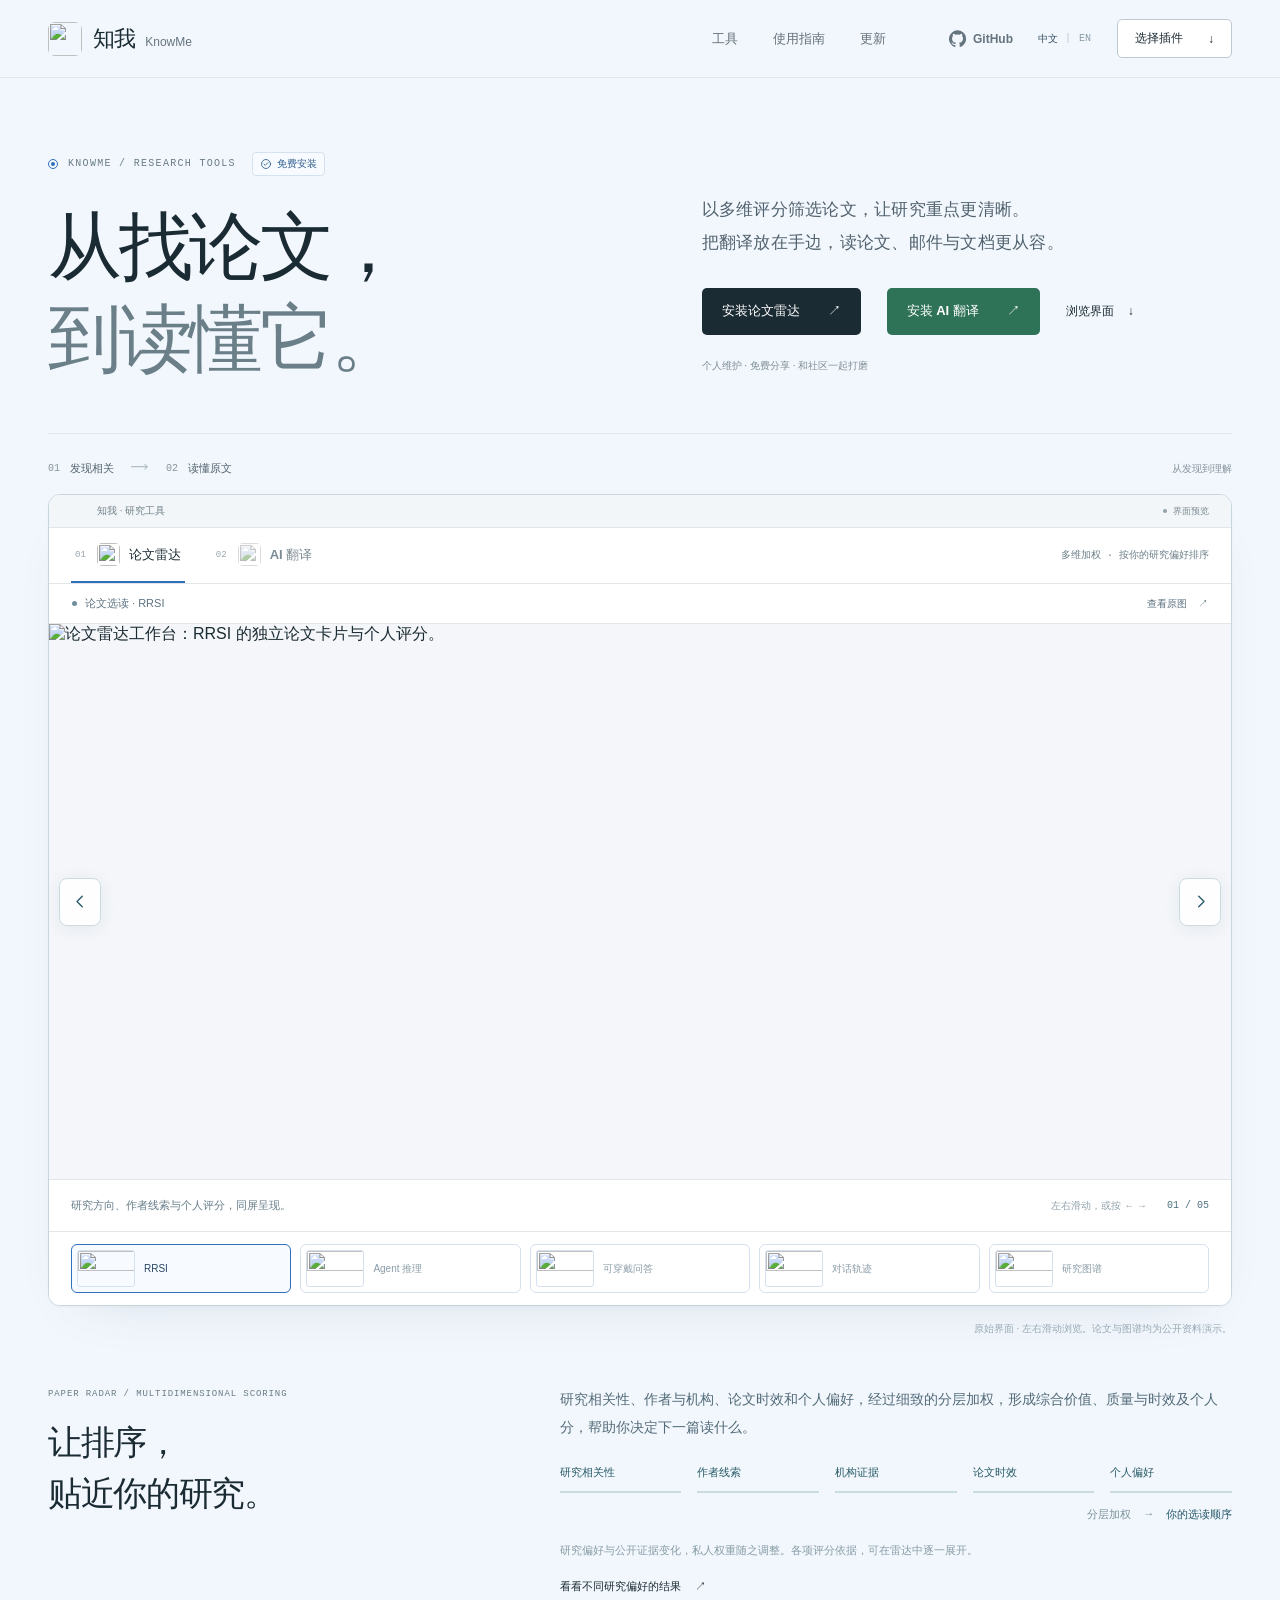
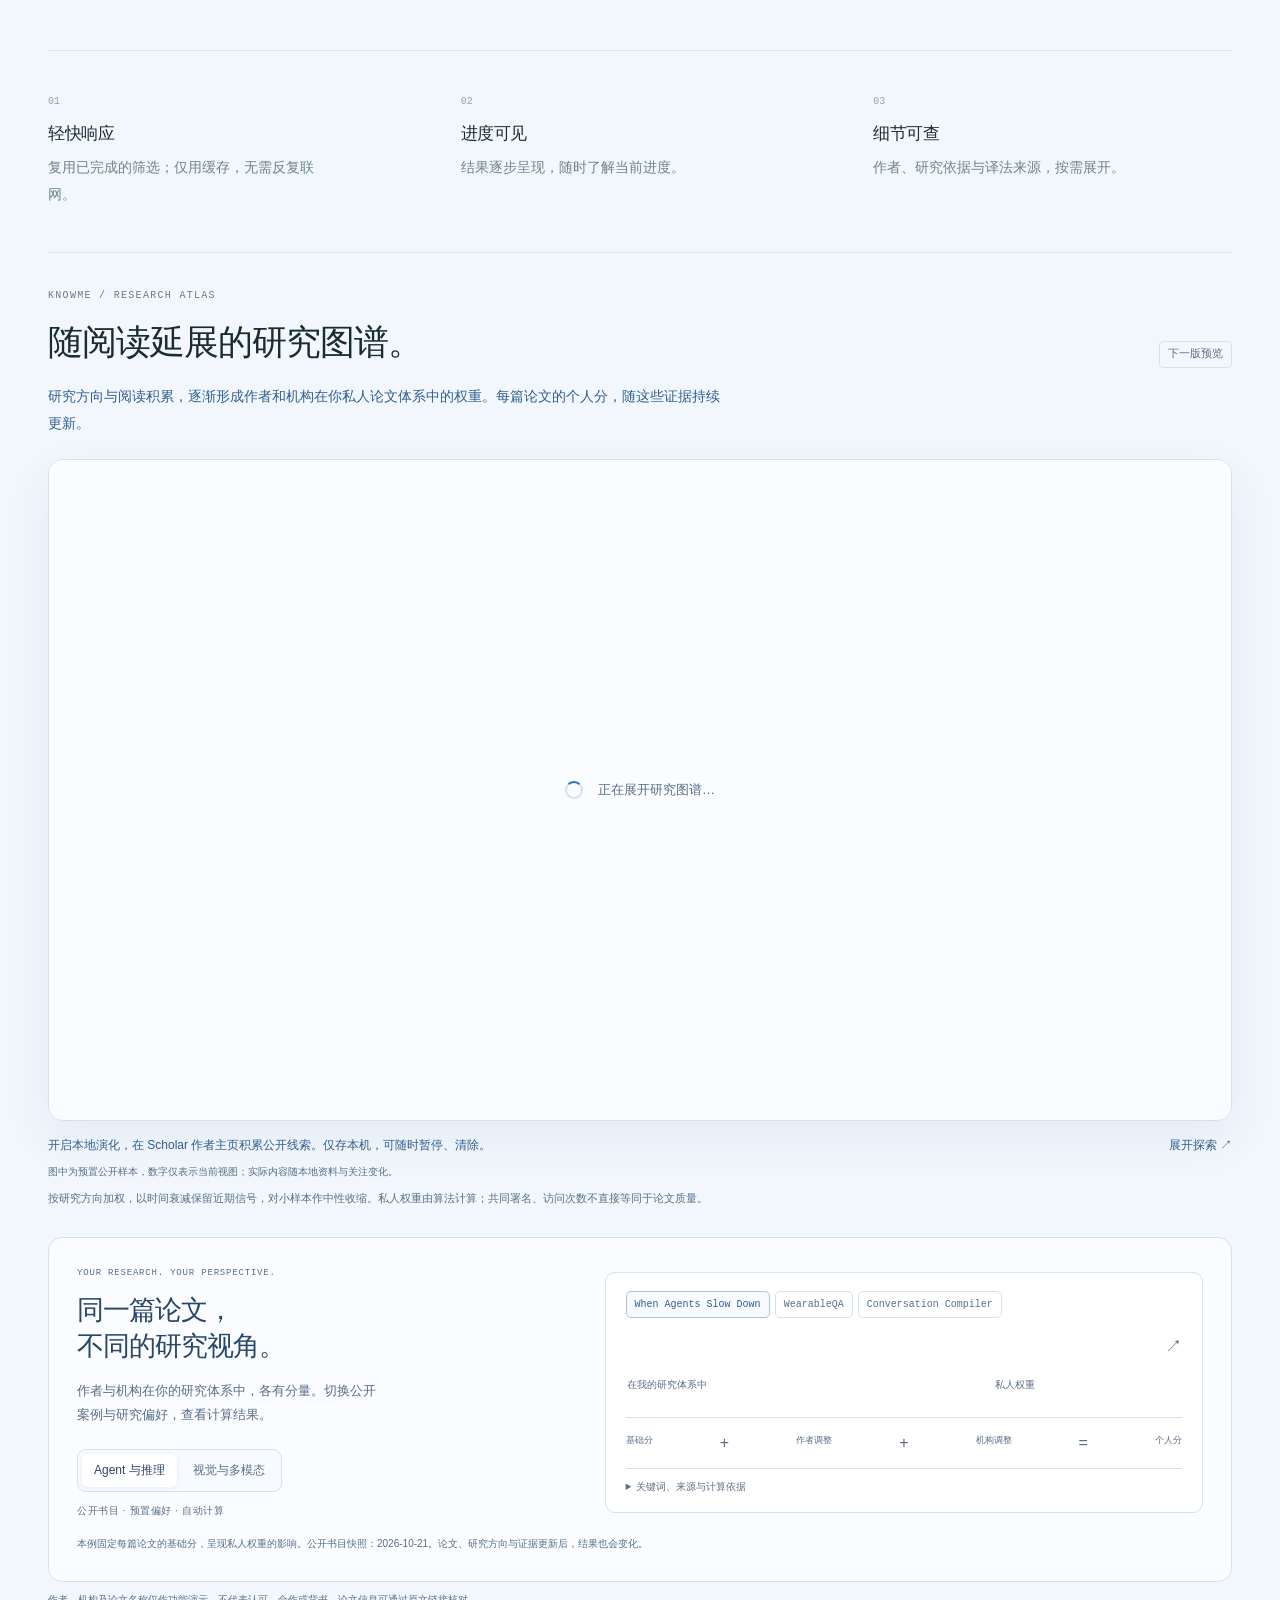
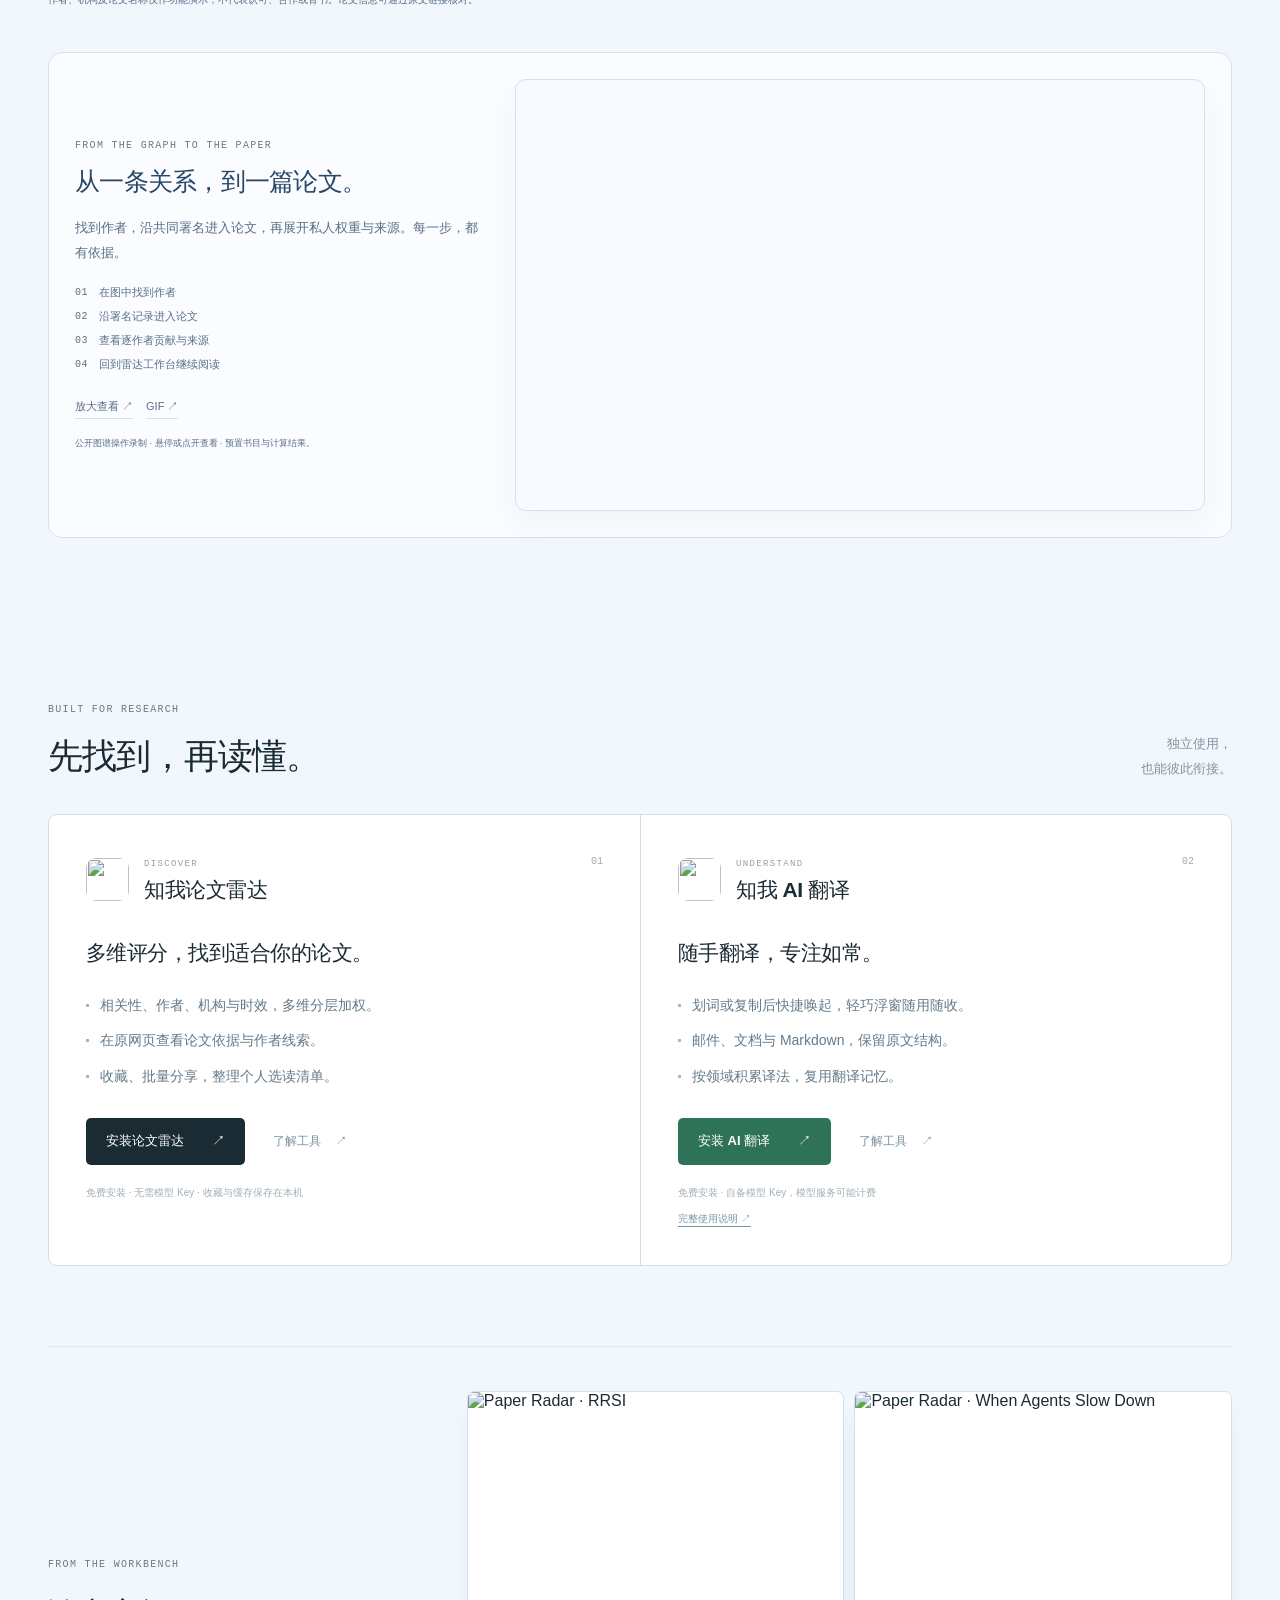
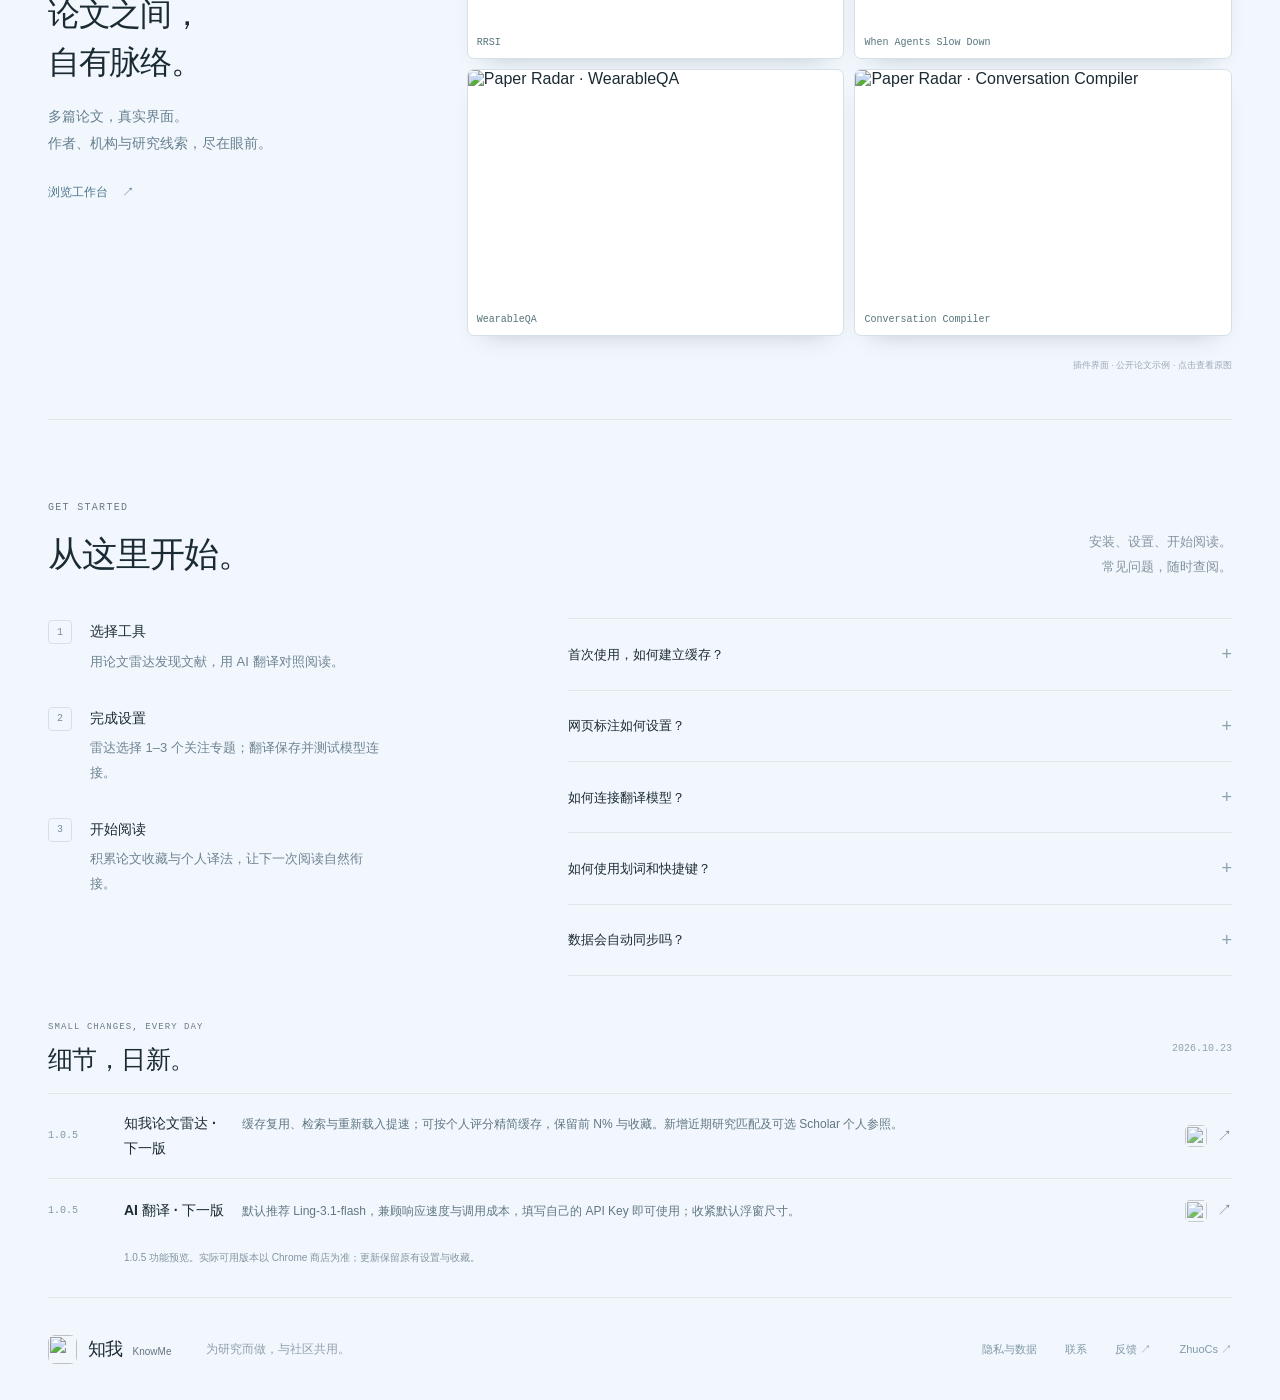
==== index.html @ 62dc1155 "Apply Radar blue theme Update the public homepage and shared Radar theme to the reviewed blue palett" ====
<!doctype html>
<html lang="zh-CN">
<head>
  <meta charset="utf-8">
  <meta name="viewport" content="width=device-width,initial-scale=1">
  <meta name="theme-color" content="#f2f7fd">
  <meta name="description" content="个人维护、免费分享的研究工具。论文雷达以多维加权评分形成你的选读顺序，AI 翻译让跨语言阅读更顺手。">
  <meta property="og:title" content="知我 · 从找论文，到读懂它">
  <meta property="og:description" content="个人维护、免费分享的研究工具。论文雷达以多维加权评分形成你的选读顺序，AI 翻译让跨语言阅读更顺手。">
  <meta property="og:type" content="website">
  <meta property="og:image" content="https://hackerchenzhuo.github.io/knowme-research-ai/assets/social-preview.png">
  <meta property="og:image:width" content="1200">
  <meta property="og:image:height" content="630">
  <meta property="og:image:alt" content="知我论文雷达与 AI 翻译：从找论文，到读懂它。">
  <meta name="twitter:image" content="https://hackerchenzhuo.github.io/knowme-research-ai/assets/social-preview.png">
  <meta property="og:url" content="https://hackerchenzhuo.github.io/knowme-research-ai/">
  <link rel="canonical" href="https://hackerchenzhuo.github.io/knowme-research-ai/">
  <link rel="alternate" hreflang="zh-CN" href="https://hackerchenzhuo.github.io/knowme-research-ai/">
  <link rel="alternate" hreflang="en" href="https://hackerchenzhuo.github.io/knowme-research-ai/en/">
  <link rel="alternate" hreflang="x-default" href="https://hackerchenzhuo.github.io/knowme-research-ai/">
  <meta name="twitter:card" content="summary_large_image">
  <title>知我 · 从找论文，到读懂它</title>
  <link rel="icon" type="image/svg+xml" href="assets/knowme.svg">
  <link rel="stylesheet" href="style.css?v=20261109-brand-blue">
  <script src="app.js?v=20261024-gallery" defer></script>
  <script src="assets/atlas-motion.js?v=20261023-clarity1" defer></script>
</head>
<body>
  <a class="skip-link" href="#main">跳到正文</a>
  <header class="site-header">
    <nav class="shell navigation" aria-label="主导航">
      <a class="brand" href="#top" aria-label="知我首页"><img src="assets/knowme.svg" width="34" height="34" alt=""><span>知我<span class="brand-en">KnowMe</span></span></a>
      <div class="nav-links"><a href="#products">工具</a><a href="#guide">使用指南</a><a href="#updates">更新</a></div>
      <div class="nav-actions"><a class="nav-github" href="https://github.com/hackerchenzhuo/knowme-research-ai" target="_blank" rel="noopener noreferrer" aria-label="GitHub" title="GitHub"><svg viewBox="0 0 24 24" width="17" height="17" aria-hidden="true"><path fill="currentColor" d="M12 .5a12 12 0 0 0-3.79 23.39c.6.11.82-.26.82-.58v-2.23c-3.34.73-4.04-1.42-4.04-1.42-.55-1.39-1.33-1.76-1.33-1.76-1.09-.75.08-.73.08-.73 1.21.09 1.85 1.24 1.85 1.24 1.07 1.83 2.81 1.3 3.5.99.11-.78.42-1.31.76-1.61-2.67-.3-5.47-1.34-5.47-5.93 0-1.31.47-2.38 1.24-3.22-.12-.3-.54-1.52.12-3.18 0 0 1.01-.32 3.3 1.23a11.5 11.5 0 0 1 6 0c2.29-1.55 3.3-1.23 3.3-1.23.66 1.66.24 2.88.12 3.18.77.84 1.24 1.91 1.24 3.22 0 4.6-2.8 5.63-5.48 5.93.43.37.82 1.1.82 2.22v3.3c0 .32.22.7.83.58A12 12 0 0 0 12 .5Z"/></svg><span>GitHub</span></a><div class="language-switch" aria-label="网站语言"><span class="lang-current" lang="zh-CN">中文</span><span class="language-divider" aria-hidden="true">|</span><a href="en/" hreflang="en" lang="en" aria-label="Switch to English">EN</a></div><a class="nav-install" href="#products">选择插件 <span aria-hidden="true">↓</span></a></div>
    </nav>
  </header>
  <main id="main">
    <section class="hero shell" id="top" aria-labelledby="hero-title">
      <div class="hero-heading">
        <div class="hero-labels"><p class="eyebrow"><span class="small-orbit" aria-hidden="true"></span>KNOWME / RESEARCH TOOLS</p><span class="free-badge"><svg viewBox="0 0 16 16" aria-hidden="true"><circle cx="8" cy="8" r="6"/><path d="m5.2 8 1.8 1.8 3.8-3.8"/></svg><span>免费安装</span></span></div>
        <h1 id="hero-title"><span>从找论文，</span><span class="accent">到读懂它。</span></h1>
      </div>
      <div class="hero-intro">
        <p class="hero-copy">以多维评分筛选论文，让研究重点更清晰。<br>把翻译放在手边，读论文、邮件与文档更从容。</p>
        <div class="hero-links"><a class="button primary" href="https://chromewebstore.google.com/detail/aneomkhamcijmfmeeegocbknklflilof?hl=zh-CN" target="_blank" rel="noopener noreferrer">安装论文雷达 <span aria-hidden="true">↗</span></a><a class="button green" href="https://chromewebstore.google.com/detail/ggbnigoglmfkdfmjggiifmfoinncblgm?hl=zh-CN" target="_blank" rel="noopener noreferrer">安装 AI 翻译 <span aria-hidden="true">↗</span></a><a class="text-link" id="watch-demo" href="#experience">浏览界面 <span aria-hidden="true">↓</span></a></div>
        <p class="hero-note">个人维护 · 免费分享 · 和社区一起打磨</p>
      </div>
      <div class="experience-heading"><p><span>01</span> 发现相关 <span class="flow-connector" aria-hidden="true">⟶</span> <span>02</span> 读懂原文</p><span>从发现到理解</span></div>
      <div class="experience" id="experience" data-mode="radar" data-stage="0">
        <div class="window-bar"><span class="window-title"><img src="assets/knowme.svg" width="17" height="17" alt="">知我 · 研究工具</span><span class="demo-label"><i aria-hidden="true"></i>界面预览</span></div>
        <div class="demo-toolbar">
          <div class="product-tabs" role="tablist" aria-label="选择工具演示">
            <button class="product-tab" id="radar-tab" role="tab" type="button" aria-selected="true" aria-controls="radar-demo" data-mode="radar"><span class="product-tab-index" aria-hidden="true">01</span><img src="assets/radar.png" width="23" height="23" alt="">论文雷达</button>
            <button class="product-tab" id="translate-tab" role="tab" type="button" aria-selected="false" aria-controls="translate-demo" tabindex="-1" data-mode="translate"><span class="product-tab-index" aria-hidden="true">02</span><img src="assets/translate.png" width="23" height="23" alt="">AI 翻译</button>
          </div>
          <p class="tour-state"><span id="tour-caption">多维加权 · 按你的研究偏好排序</span></p>
        </div>
        <div id="radar-demo" class="demo-panel radar-panel" role="tabpanel" aria-labelledby="radar-tab">
          <div class="capture-heading"><span><i aria-hidden="true"></i><span id="capture-title">论文选读 · RRSI</span></span><a id="capture-original" href="assets/radar-rrsi.png?v=20261024-gallery" target="_blank" rel="noopener noreferrer">查看原图 <span aria-hidden="true">↗</span></a></div>
          <div class="capture-gallery">
            <div class="radar-capture" id="radar-captures" tabindex="0" role="region" aria-roledescription="轮播画廊" aria-label="论文雷达原始截图画廊" aria-describedby="capture-hint">
              <figure class="capture-slide" role="group" aria-label="1 / 5" aria-hidden="false"><img src="assets/radar-rrsi.webp?v=20261024-gallery" alt="论文雷达工作台：RRSI 的独立论文卡片与个人评分。" width="1280" height="800" draggable="false" decoding="async" fetchpriority="high"></figure>
              <figure class="capture-slide" role="group" aria-label="2 / 5" aria-hidden="true"><img src="assets/radar-agents.webp?v=20261024-gallery" alt="论文雷达工作台：When Agents Slow Down 的独立论文卡片。" width="1280" height="800" draggable="false" decoding="async" loading="lazy"></figure>
              <figure class="capture-slide" role="group" aria-label="3 / 5" aria-hidden="true"><img src="assets/radar-wearableqa.webp?v=20261024-gallery" alt="论文雷达工作台：WearableQA 的论文、作者与机构标签。" width="1280" height="800" draggable="false" decoding="async" loading="lazy"></figure>
              <figure class="capture-slide" role="group" aria-label="4 / 5" aria-hidden="true"><img src="assets/radar-conversation.webp?v=20261024-gallery" alt="论文雷达工作台：Conversation Compiler 的论文卡片与代码入口。" width="1280" height="800" draggable="false" decoding="async" loading="lazy"></figure>
              <figure class="capture-slide" role="group" aria-label="5 / 5" aria-hidden="true"><img src="assets/radar-research-map.webp?v=20261024-gallery" alt="研究图谱：公开书目中的作者与合作关系。" width="1280" height="800" draggable="false" decoding="async" loading="lazy"></figure>
            </div>
            <button class="capture-arrow capture-previous" type="button" data-capture-direction="-1" aria-label="上一张截图" aria-controls="radar-captures"><svg viewBox="0 0 24 24" aria-hidden="true"><path d="m14 6-6 6 6 6"/></svg></button>
            <button class="capture-arrow capture-next" type="button" data-capture-direction="1" aria-label="下一张截图" aria-controls="radar-captures"><svg viewBox="0 0 24 24" aria-hidden="true"><path d="m10 6 6 6-6 6"/></svg></button>
          </div>
          <div class="capture-footer"><p id="capture-description">研究方向、作者线索与个人评分，同屏呈现。</p><span class="capture-hint" id="capture-hint">左右滑动，或按 ← →</span><span class="capture-position" id="capture-position" aria-hidden="true">01 / 05</span></div>
        </div>
        <div id="translate-demo" class="demo-panel translate-panel" role="tabpanel" aria-labelledby="translate-tab" hidden>
          <section class="source-pane" aria-label="英文 Markdown 阅读笔记">
            <div class="pane-heading"><span>原文 <span class="pane-paper">research-notes.md</span></span><button type="button" id="source-format" aria-pressed="false">Markdown <span aria-hidden="true">‹/›</span></button></div>
            <div class="reading-scroll source-scroll" tabindex="0" role="region" aria-label="英文原文与 Markdown 源码，可滚动">
              <!-- fixed-demo:start -->
<article class="markdown-document source-rendered" lang="en">
<section data-section="intro"><p class="document-eyebrow">READING BRIEF / THREE PAPERS</p><h3>Three papers.<br>Three research questions.</h3><blockquote><strong>Sources.</strong> <a href="https://arxiv.org/abs/2609.15309" target="_blank" rel="noopener noreferrer">When Agents Slow Down ↗</a> · <a href="https://arxiv.org/abs/2609.05405" target="_blank" rel="noopener noreferrer">WearableQA ↗</a> · <a href="https://arxiv.org/abs/2603.29678" target="_blank" rel="noopener noreferrer">Conversation Compiler ↗</a></blockquote><h4>1. Start with the research question</h4><p>A useful reading brief connects the question, the data and the evidence. These three papers provide different starting points.</p><ol><li><strong>Agent reasoning</strong><ul><li>Inspect the test-time strategy and token budget.</li><li>Follow the decisions recorded in the <em>trace</em>.</li></ul></li><li><strong>Wearable data</strong><ul><li>Check the available health signals.</li><li>Separate the task definition from the evidence used to answer it.</li></ul></li><li><strong>Conversation analysis</strong><ul><li>Follow the views used to inspect an agent trace.</li><li>Return to the original paper for its full method.</li></ul></li></ol></section>
<section data-section="table"><h4>1.1 A compact comparison</h4><table><thead><tr><th>Paper</th><th>Research focus</th><th>Read for</th></tr></thead><tbody><tr><td><a href="https://arxiv.org/abs/2609.15309" target="_blank" rel="noopener noreferrer">When Agents Slow Down ↗</a></td><td>LLM agent strategies</td><td>Compute and progress</td></tr><tr><td><a href="https://arxiv.org/abs/2609.05405" target="_blank" rel="noopener noreferrer">WearableQA ↗</a></td><td>Reasoning over wearable data</td><td>Signals and questions</td></tr><tr><td><a href="https://arxiv.org/abs/2603.29678" target="_blank" rel="noopener noreferrer">Conversation Compiler ↗</a></td><td>Agent trace analysis</td><td>Views and evidence</td></tr></tbody></table></section>
<section data-section="outline"><h4>2. Trace the evidence</h4><p>A <strong>trace</strong> records steps in a process. Keep each claim connected to its source.</p><ul><li>Read the research question.<ul><li>Locate the relevant figure or example.</li><li>Keep source links with your notes.</li></ul></li><li>Record open questions for the next pass.</li></ul></section>
<section data-section="code"><h4>3. Keep code intact</h4><pre><code>for paper in reading_list:
    print(paper["title"], paper["url"])</code></pre><p class="document-reference">Illustrative reading checklist. Open each source for the complete paper.</p></section></article><pre class="markdown-source" hidden lang="en"><code><span data-section="intro"># Three papers. Three research questions.

&gt; **Sources:** [When Agents Slow Down](https://arxiv.org/abs/2609.15309) · [WearableQA](https://arxiv.org/abs/2609.05405) · [Conversation Compiler](https://arxiv.org/abs/2603.29678)

## 1. Start with the research question

1. **Agent reasoning**
   - Inspect the test-time strategy and token budget.
   - Follow the decisions recorded in the *trace*.
2. **Wearable data**
   - Check the available health signals.
   - Separate the task definition from the evidence.
3. **Conversation analysis**
   - Follow the views used to inspect an agent trace.
   - Return to the original paper for its full method.

</span><span data-section="table">### 1.1 A compact comparison

| Paper | Research focus | Read for |
| :--- | :--- | :--- |
| [When Agents Slow Down](https://arxiv.org/abs/2609.15309) | LLM agent strategies | Compute and progress |
| [WearableQA](https://arxiv.org/abs/2609.05405) | Reasoning over wearable data | Signals and questions |
| [Conversation Compiler](https://arxiv.org/abs/2603.29678) | Agent trace analysis | Views and evidence |

</span><span data-section="outline">## 2. Trace the evidence

A **trace** records steps in a process. Keep each claim connected to its source.

- Read the research question.
  - Locate the relevant figure or example.
  - Keep source links with your notes.
- Record open questions for the next pass.

</span><span data-section="code">## 3. Keep code intact

```python
for paper in reading_list:
    print(paper[&quot;title&quot;], paper[&quot;url&quot;])
```

Illustrative reading checklist. Open each source for the complete paper.
</span></code></pre>
<!-- fixed-demo:end -->
            </div>
            <div class="reading-footer"><span>标题、链接、表格与代码，结构完整。</span><a href="https://arxiv.org/abs/2609.24972" target="_blank" rel="noopener noreferrer">arXiv ↗</a></div>
          </section>
          <section class="translation-pane" aria-label="保留 Markdown 结构的中文译文">
            <div class="pane-heading"><span>译文 <span class="pane-paper">保留原文结构</span></span><span class="language-tag">简体中文</span></div>
            <div class="reading-scroll translation-scroll" tabindex="0" role="region" aria-label="中文译文，可滚动对照标题、表格与代码">
              <!-- fixed-demo:start -->
<article class="markdown-document translated-document" lang="zh-CN">
<section data-section="intro"><p class="document-eyebrow">阅读简报 / 三篇论文</p><h3>三篇论文，<br>三个研究问题。</h3><blockquote><strong>来源。</strong><a href="https://arxiv.org/abs/2609.15309" target="_blank" rel="noopener noreferrer">When Agents Slow Down ↗</a> · <a href="https://arxiv.org/abs/2609.05405" target="_blank" rel="noopener noreferrer">WearableQA ↗</a> · <a href="https://arxiv.org/abs/2603.29678" target="_blank" rel="noopener noreferrer">Conversation Compiler ↗</a></blockquote><h4>1. 从研究问题开始</h4><p>一份有用的阅读简报，会把问题、数据与证据联系起来。这三篇论文提供了不同的切入点。</p><ol><li><strong>Agent 推理</strong><ul><li>查看测试时策略与 token 预算。</li><li>沿着<span data-term>执行轨迹</span>理解各步决策。</li></ul></li><li><strong>可穿戴数据</strong><ul><li>核对可用的健康信号。</li><li>分别查看任务定义与作答依据。</li></ul></li><li><strong>对话分析</strong><ul><li>了解用于分析 Agent <span data-term>执行轨迹</span>的不同视图。</li><li>返回原文，查看完整方法。</li></ul></li></ol></section>
<section data-section="table"><h4>1.1 简明对照</h4><table><thead><tr><th>论文</th><th>研究重点</th><th>阅读线索</th></tr></thead><tbody><tr><td><a href="https://arxiv.org/abs/2609.15309" target="_blank" rel="noopener noreferrer">When Agents Slow Down ↗</a></td><td>大模型 Agent 策略</td><td>计算开销与过程进展</td></tr><tr><td><a href="https://arxiv.org/abs/2609.05405" target="_blank" rel="noopener noreferrer">WearableQA ↗</a></td><td>可穿戴数据推理</td><td>信号与问题设置</td></tr><tr><td><a href="https://arxiv.org/abs/2603.29678" target="_blank" rel="noopener noreferrer">Conversation Compiler ↗</a></td><td>Agent 轨迹分析</td><td>分析视图与证据</td></tr></tbody></table></section>
<section data-section="outline"><h4>2. 沿线索查看证据</h4><p><strong><span data-term>执行轨迹</span></strong>记录了一个过程中的各个步骤。为每条结论保留对应的来源。</p><ul><li>明确研究问题。<ul><li>找到对应的图表或实例。</li><li>将原文链接保存在笔记中。</li></ul></li><li>记录留待下一轮阅读的问题。</li></ul></section>
<section data-section="code"><h4>3. 代码保持原样</h4><pre><code>for paper in reading_list:
    print(paper["title"], paper["url"])</code></pre><p class="document-reference">此处为阅读清单示例；完整内容请查阅各篇原文。</p></section></article>
<!-- fixed-demo:end -->
            </div>
            <div class="term-preference"><div><span class="term-symbol" aria-hidden="true">Aa</span><p><strong>沿用你的译法</strong><span>trace <span aria-hidden="true">→</span> <label class="sr-only" for="term-choice">trace 的示例译法</label><select id="term-choice"><option value="执行轨迹">执行轨迹</option><option value="过程记录">过程记录</option></select></span></p></div><button type="button" id="remember-term">保存译法 <span aria-hidden="true">↗</span></button></div>
            <p class="memory-status" id="memory-status" role="status">按领域与语境，沿用个人译法。</p>
          </section>
        </div>
        <div class="demo-controls">
          <div class="stage-controls" role="group" aria-label="选择演示画面"><button type="button" data-stage="0" aria-pressed="true"><span class="stage-number">01</span><img class="stage-thumb" src="assets/radar-rrsi-thumb.webp?v=20261024-gallery" alt="" width="220" height="138" loading="lazy"><span class="stage-name">RRSI</span></button><button type="button" data-stage="1" aria-pressed="false"><span class="stage-number">02</span><img class="stage-thumb" src="assets/radar-agents-thumb.webp?v=20261024-gallery" alt="" width="220" height="138" loading="lazy"><span class="stage-name">Agent 推理</span></button><button type="button" data-stage="2" aria-pressed="false"><span class="stage-number">03</span><img class="stage-thumb" src="assets/radar-wearableqa-thumb.webp?v=20261024-gallery" alt="" width="220" height="138" loading="lazy"><span class="stage-name">可穿戴问答</span></button><button type="button" data-stage="3" aria-pressed="false"><span class="stage-number">04</span><img class="stage-thumb" src="assets/radar-conversation-thumb.webp?v=20261024-gallery" alt="" width="220" height="138" loading="lazy"><span class="stage-name">对话轨迹</span></button><button type="button" data-stage="4" aria-pressed="false"><span class="stage-number">05</span><img class="stage-thumb" src="assets/radar-research-map-thumb.webp?v=20261024-gallery" alt="" width="220" height="138" loading="lazy"><span class="stage-name">研究图谱</span></button></div>

        </div>
      </div>
      <p class="demo-disclaimer" id="demo-disclaimer">原始界面 · 左右滑动浏览。论文与图谱均为公开资料演示。</p>
    </section>

    <section class="score-section shell" id="ranking" aria-labelledby="score-title">
      <div class="score-heading"><p class="eyebrow">PAPER RADAR / MULTIDIMENSIONAL SCORING</p><h2 id="score-title">让排序，<br>贴近你的研究。</h2></div>
      <div class="score-copy"><p>研究相关性、作者与机构、论文时效和个人偏好，经过细致的分层加权，形成综合价值、质量与时效及个人分，帮助你决定下一篇读什么。</p><div class="score-signals" aria-label="评分维度"><span>研究相关性</span><span>作者线索</span><span>机构证据</span><span>论文时效</span><span>个人偏好</span></div><div class="score-result"><span>分层加权</span><span aria-hidden="true">→</span><strong>你的选读顺序</strong></div><p class="score-note">研究偏好与公开证据变化，私人权重随之调整。各项评分依据，可在雷达中逐一展开。</p><a class="text-link" href="#personal-ranking-preview">看看不同研究偏好的结果 <span aria-hidden="true">↗</span></a></div>
    </section>

    <section class="principles shell" aria-label="日常使用">
      <div><span class="principle-number">01</span><h2>轻快响应</h2><p>复用已完成的筛选；仅用缓存，无需反复联网。</p></div>
      <div><span class="principle-number">02</span><h2>进度可见</h2><p>结果逐步呈现，随时了解当前进度。</p></div>
      <div><span class="principle-number">03</span><h2>细节可查</h2><p>作者、研究依据与译法来源，按需展开。</p></div>
    </section>

    <section class="atlas-section shell" id="research-atlas" aria-labelledby="atlas-title">
      <div class="section-heading"><div><p class="eyebrow">KNOWME / RESEARCH ATLAS</p><h2 id="atlas-title">随阅读延展的研究图谱。</h2></div><span class="atlas-preview">下一版预览</span></div>
      <p class="atlas-intro">研究方向与阅读积累，逐渐形成作者和机构在你私人论文体系中的权重。每篇论文的个人分，随这些证据持续更新。</p>
      <div class="atlas-frame" data-atlas-state="idle" aria-busy="false"><div class="atlas-loading" role="status"><span class="atlas-loading-mark" aria-hidden="true"></span><span class="atlas-loading-label">正在展开研究图谱…</span></div><iframe data-atlas-src="assets/research-atlas.html?v=20261023-clarity1" title="可探索的作者合作图谱 · 公开数据演示" loading="eager" sandbox="allow-scripts allow-same-origin allow-popups allow-popups-to-escape-sandbox"></iframe></div>
      <div class="atlas-notes"><p>开启本地演化，在 Scholar 作者主页积累公开线索。仅存本机，可随时暂停、清除。</p><a href="assets/research-atlas.html?v=20261023-clarity1" target="_blank" rel="noopener noreferrer">展开探索 <span aria-hidden="true">↗</span></a></div>
      <p class="atlas-source">图中为预置公开样本，数字仅表示当前视图；实际内容随本地资料与关注变化。</p>
      <p class="atlas-source atlas-score-note" id="atlas-score-note">按研究方向加权，以时间衰减保留近期信号，对小样本作中性收缩。私人权重由算法计算；共同署名、访问次数不直接等同于论文质量。</p>

      <div class="personal-preview" id="personal-ranking-preview">
 <div class="personal-preview-copy"><p class="eyebrow">YOUR RESEARCH. YOUR PERSPECTIVE.</p><h3>同一篇论文，<br>不同的研究视角。</h3><p>作者与机构在你的研究体系中，各有分量。切换公开案例与研究偏好，查看计算结果。</p>
 <div class="personal-profile-switch" role="group" aria-label="切换研究偏好示例"><button type="button" data-personal-profile="agents" aria-pressed="true">Agent 与推理</button><button type="button" data-personal-profile="vision" aria-pressed="false">视觉与多模态</button></div><span class="personal-sample-label">公开书目 · 预置偏好 · 自动计算</span></div>
 <div class="personal-preview-paper"><div class="personal-paper-switch" role="group" aria-label="选择公开论文案例"><button type="button" data-personal-paper="2609.15309" aria-pressed="true">When Agents Slow Down</button><button type="button" data-personal-paper="2609.05405" aria-pressed="false">WearableQA</button><button type="button" data-personal-paper="2603.29678" aria-pressed="false">Conversation Compiler</button></div><div class="personal-preview-heading"><span data-personal-title></span><a data-personal-source href="https://arxiv.org/abs/2609.15309" target="_blank" rel="noopener noreferrer" aria-label="查看论文来源">↗</a></div>
 <table><caption class="sr-only">由公开书目与预置偏好计算的权重</caption><thead><tr><th>在我的研究体系中</th><th>私人权重</th></tr></thead><tbody data-personal-rows></tbody></table>
 <p class="personal-weight-note" data-personal-weight-note></p><div class="personal-equation" aria-live="polite"><div><small>基础分</small><b data-personal-base></b></div><span>+</span><div><small>作者调整</small><b data-personal-author-adjustment></b></div><span>+</span><div><small>机构调整</small><b data-personal-institution-adjustment></b></div><span>=</span><div class="personal-equation-total"><small>个人分</small><b data-personal-total></b></div></div>
 <details class="personal-method"><summary>关键词、来源与计算依据</summary><div data-personal-evidence></div><p>私人权重来自研究方向与有时间衰减的书目匹配；小样本向中性收缩。基础证据分保留既有评估规则，单独列示。</p></details></div>
 <p class="personal-preview-note">本例固定每篇论文的基础分，呈现私人权重的影响。公开书目快照：2026-10-21。论文、研究方向与证据更新后，结果也会变化。</p>
 <script type="application/json" id="personal-preview-data">{"asOf":"2026-10-21","source":"Precomputed by the extension engine using public bibliography. Preset preferences; no browsing history or personal data.","papers":[{"id":"2609.15309","short":"When Agents Slow Down","focusAuthor":"Luke Zettlemoyer","title":"When Agents Slow Down: Understanding LLM Agents' Test-Time Strategies via Elo-per-token Analysis","url":"https://arxiv.org/abs/2609.15309","cases":[{"id":"agents","name":"Agent 与推理","nameEn":"Agents & reasoning","base":30.2,"authorAdjustment":0,"institutionAdjustment":0,"total":30.2,"authors":[{"name":"Luke Zettlemoyer","weight":1,"judged":0,"matched":0,"adjustment":0,"state":"neutral"}],"institutions":[{"id":"berkeley","name":"加州大学伯克利分校","weight":0.997,"papers":573,"fit":1,"keywords":["agent"],"examples":[{"id":"2609.19090","title":"Securing quantum error correction against misleading advice from AI agents","date":"2026-09-16","url":"https://arxiv.org/abs/2609.19090"},{"id":"2609.15309","title":"When Agents Slow Down: Understanding LLM Agents' Test-Time Strategies via Elo-per-token Analysis","date":"2026-09-14","url":"https://arxiv.org/abs/2609.15309"},{"id":"2609.16436","title":"Interpreting and Steering LLM Agents for Social Simulations","date":"2026-09-14","url":"https://arxiv.org/abs/2609.16436"}],"state":"ready"},{"id":"washington","name":"华盛顿大学","weight":0.994,"papers":472,"fit":0.9,"keywords":["agent"],"examples":[{"id":"2609.15309","title":"When Agents Slow Down: Understanding LLM Agents' Test-Time Strategies via Elo-per-token Analysis","date":"2026-09-14","url":"https://arxiv.org/abs/2609.15309"},{"id":"2609.13443","title":"Learning to Solve Hard Problems in RL for LLMs by Never Giving Up","date":"2026-09-11","url":"https://arxiv.org/abs/2609.13443"},{"id":"2609.06783","title":"AURA-Eval: Evaluation Framework for Acting Under Risk Awareness in LLM Agent Trajectories","date":"2026-09-06","url":"https://arxiv.org/abs/2609.06783"}],"state":"ready"},{"id":"princeton","name":"普林斯顿大学","weight":1.01,"papers":367,"fit":1.5,"keywords":["reasoning","agent"],"examples":[{"id":"2609.15309","title":"When Agents Slow Down: Understanding LLM Agents' Test-Time Strategies via Elo-per-token Analysis","date":"2026-09-14","url":"https://arxiv.org/abs/2609.15309"},{"id":"2608.05139","title":"Toward Skill-Native LLMs: Skill Entropy for Benchmarking and Training Long-Horizon Reasoning","date":"2026-08-05","url":"https://arxiv.org/abs/2608.05139"},{"id":"2605.29025","title":"When Models Disagree: Rethinking LLM Evaluation for Public Comment Analysis","date":"2026-05-27","url":"https://arxiv.org/abs/2605.29025"}],"state":"ready"}]},{"id":"vision","name":"视觉与多模态","nameEn":"Vision & multimodal","base":30.2,"authorAdjustment":0,"institutionAdjustment":-0.1,"total":30.1,"authors":[{"name":"Luke Zettlemoyer","weight":1,"judged":0,"matched":0,"adjustment":0,"state":"neutral"}],"institutions":[{"id":"berkeley","name":"加州大学伯克利分校","weight":0.965,"papers":573,"fit":0,"keywords":["agent","LLM","advice","demonstration"],"examples":[{"id":"2609.19090","title":"Securing quantum error correction against misleading advice from AI agents","date":"2026-09-16","url":"https://arxiv.org/abs/2609.19090"},{"id":"2609.15309","title":"When Agents Slow Down: Understanding LLM Agents' Test-Time Strategies via Elo-per-token Analysis","date":"2026-09-14","url":"https://arxiv.org/abs/2609.15309"},{"id":"2609.16436","title":"Interpreting and Steering LLM Agents for Social Simulations","date":"2026-09-14","url":"https://arxiv.org/abs/2609.16436"}],"state":"ready"},{"id":"washington","name":"华盛顿大学","weight":0.966,"papers":472,"fit":0,"keywords":["never","agent","LLM","fitted"],"examples":[{"id":"2609.15309","title":"When Agents Slow Down: Understanding LLM Agents' Test-Time Strategies via Elo-per-token Analysis","date":"2026-09-14","url":"https://arxiv.org/abs/2609.15309"},{"id":"2609.13443","title":"Learning to Solve Hard Problems in RL for LLMs by Never Giving Up","date":"2026-09-11","url":"https://arxiv.org/abs/2609.13443"},{"id":"2609.06783","title":"AURA-Eval: Evaluation Framework for Acting Under Risk Awareness in LLM Agent Trajectories","date":"2026-09-06","url":"https://arxiv.org/abs/2609.06783"}],"state":"ready"},{"id":"princeton","name":"普林斯顿大学","weight":0.966,"papers":367,"fit":0,"keywords":["reasoning","galaxy","agent","LLM","public"],"examples":[{"id":"2609.15309","title":"When Agents Slow Down: Understanding LLM Agents' Test-Time Strategies via Elo-per-token Analysis","date":"2026-09-14","url":"https://arxiv.org/abs/2609.15309"},{"id":"2608.05139","title":"Toward Skill-Native LLMs: Skill Entropy for Benchmarking and Training Long-Horizon Reasoning","date":"2026-08-05","url":"https://arxiv.org/abs/2608.05139"},{"id":"2605.29025","title":"When Models Disagree: Rethinking LLM Evaluation for Public Comment Analysis","date":"2026-05-27","url":"https://arxiv.org/abs/2605.29025"}],"state":"ready"}]}]},{"id":"2609.05405","short":"WearableQA","focusAuthor":"Jason Wei","title":"WearableQA: A Benchmark for Health Reasoning over Real-World Wearable Data","url":"https://arxiv.org/abs/2609.05405","cases":[{"id":"agents","name":"Agent 与推理","nameEn":"Agents & reasoning","base":28.5,"authorAdjustment":0,"institutionAdjustment":0,"total":28.5,"authors":[{"name":"Jason Wei","weight":1,"judged":0,"matched":0,"adjustment":0,"state":"neutral"}],"institutions":[{"id":"meta","name":"Meta","weight":0.988,"papers":345,"fit":0.7,"keywords":["agent"],"examples":[{"id":"2609.10922","title":"Auto-RecSys: Harnessing Autonomous Research Agents for Industry-Scale Recommender System","date":"2026-09-10","url":"https://arxiv.org/abs/2609.10922"},{"id":"2609.03109","title":"SLIDEFORGE: An LLM Agent for Controllable Editing of Slides as Structured Artifacts","date":"2026-09-02","url":"https://arxiv.org/abs/2609.03109"},{"id":"2608.05446","title":"EvoHarness-RL: Learning Self-Evolving Runtime Harness for Long-Horizon LLM Agents","date":"2026-08-05","url":"https://arxiv.org/abs/2608.05446"}],"state":"ready"}]},{"id":"vision","name":"视觉与多模态","nameEn":"Vision & multimodal","base":28.5,"authorAdjustment":0,"institutionAdjustment":-0.1,"total":28.4,"authors":[{"name":"Jason Wei","weight":1,"judged":0,"matched":0,"adjustment":0,"state":"neutral"}],"institutions":[{"id":"meta","name":"Meta","weight":0.966,"papers":345,"fit":0,"keywords":["ads","recommendation","eye","agent","recommender"],"examples":[{"id":"2609.10922","title":"Auto-RecSys: Harnessing Autonomous Research Agents for Industry-Scale Recommender System","date":"2026-09-10","url":"https://arxiv.org/abs/2609.10922"},{"id":"2609.03109","title":"SLIDEFORGE: An LLM Agent for Controllable Editing of Slides as Structured Artifacts","date":"2026-09-02","url":"https://arxiv.org/abs/2609.03109"},{"id":"2608.05446","title":"EvoHarness-RL: Learning Self-Evolving Runtime Harness for Long-Horizon LLM Agents","date":"2026-08-05","url":"https://arxiv.org/abs/2608.05446"}],"state":"ready"}]}]},{"id":"2603.29678","short":"Conversation Compiler","focusAuthor":"Maneesh Agrawala","title":"View-oriented Conversation Compiler for Agent Trace Analysis","url":"https://arxiv.org/abs/2603.29678","cases":[{"id":"agents","name":"Agent 与推理","nameEn":"Agents & reasoning","base":21.3,"authorAdjustment":0,"institutionAdjustment":0,"total":21.3,"authors":[{"name":"Maneesh Agrawala","weight":1,"judged":0,"matched":0,"adjustment":0,"state":"neutral"}],"institutions":[{"id":"stanford","name":"斯坦福大学","weight":1.021,"papers":911,"fit":1.9,"keywords":["agent","reasoning"],"examples":[{"id":"2605.11633","title":"Can LLM Agents Respond to Disasters? Benchmarking Heterogeneous Geospatial Reasoning in Emergency Operations","date":"2026-05-12","url":"https://arxiv.org/abs/2605.11633"},{"id":"2609.19883","title":"PetriBench: Benchmarking LLM Reasoning over Dynamic State Spaces","date":"2026-09-17","url":"https://arxiv.org/abs/2609.19883"},{"id":"2608.05643","title":"Refining Over Resampling: Test-Time Self-Correction for LLM Reasoning","date":"2026-08-06","url":"https://arxiv.org/abs/2608.05643"}],"state":"ready"}]},{"id":"vision","name":"视觉与多模态","nameEn":"Vision & multimodal","base":21.3,"authorAdjustment":0,"institutionAdjustment":0,"total":21.3,"authors":[{"name":"Maneesh Agrawala","weight":1,"judged":0,"matched":0,"adjustment":0,"state":"neutral"}],"institutions":[{"id":"stanford","name":"斯坦福大学","weight":0.988,"papers":911,"fit":0.8,"keywords":["diffusion"],"examples":[{"id":"2605.11633","title":"Can LLM Agents Respond to Disasters? Benchmarking Heterogeneous Geospatial Reasoning in Emergency Operations","date":"2026-05-12","url":"https://arxiv.org/abs/2605.11633"},{"id":"2609.19883","title":"PetriBench: Benchmarking LLM Reasoning over Dynamic State Spaces","date":"2026-09-17","url":"https://arxiv.org/abs/2609.19883"},{"id":"2608.05643","title":"Refining Over Resampling: Test-Time Self-Correction for LLM Reasoning","date":"2026-08-06","url":"https://arxiv.org/abs/2608.05643"}],"state":"ready"}]}]}]}</script></div>
<p class="atlas-source public-attribution">作者、机构及论文名称仅作功能演示，不代表认可、合作或背书。论文信息可通过原文链接核对。</p>
      <div class="atlas-walkthrough" id="research-demo">
        <div class="atlas-walkthrough-copy"><p class="eyebrow">FROM THE GRAPH TO THE PAPER</p><h3>从一条关系，到一篇论文。</h3><p>找到作者，沿共同署名进入论文，再展开私人权重与来源。每一步，都有依据。</p><ol><li>在图中找到作者</li><li>沿署名记录进入论文</li><li>查看逐作者贡献与来源</li><li>回到雷达工作台继续阅读</li></ol><div class="atlas-motion-actions"><button type="button" id="atlas-motion-open">放大查看 <span aria-hidden="true">↗</span></button><a href="assets/research-to-paper.gif?v=20261024-motion" target="_blank" rel="noopener noreferrer">GIF <span aria-hidden="true">↗</span></a></div><small>公开图谱操作录制 · 悬停或点开查看 · 预置书目与计算结果。</small></div>
        <button class="atlas-motion-preview" type="button" aria-label="放大查看图谱到论文的操作演示"><img id="atlas-motion-image" data-motion="assets/research-to-paper.webp?v=20261024-motion" data-poster="assets/research-to-paper-poster.webp?v=20261023-clarity1" width="1280" height="800" loading="lazy" decoding="async" alt="从公开合作图谱进入论文，切换研究视角并查看权重依据。"></button>
      </div>
    </section>

    <section class="products-section shell" id="products" aria-labelledby="products-title">
      <div class="section-heading"><div><p class="eyebrow">BUILT FOR RESEARCH</p><h2 id="products-title">先找到，再读懂。</h2></div><p>独立使用，<br>也能彼此衔接。</p></div>
      <div class="product-pair">
        <article class="product-card radar-product" id="radar"><div class="product-identity"><img src="assets/radar.png" width="48" height="48" alt=""><div><span class="product-role">DISCOVER</span><h3>知我论文雷达</h3></div><span class="product-index" aria-hidden="true">01</span></div><p class="product-intro">多维评分，找到适合你的论文。</p><ul><li>相关性、作者、机构与时效，多维分层加权。</li><li>在原网页查看论文依据与作者线索。</li><li>收藏、批量分享，整理个人选读清单。</li></ul><div class="product-actions"><a class="button primary" href="https://chromewebstore.google.com/detail/aneomkhamcijmfmeeegocbknklflilof?hl=zh-CN" target="_blank" rel="noopener noreferrer">安装论文雷达 <span aria-hidden="true">↗</span></a><a class="text-link" href="radar/">了解工具 <span aria-hidden="true">↗</span></a></div><p class="product-fineprint">免费安装 · 无需模型 Key · 收藏与缓存保存在本机</p></article>
        <article class="product-card translate-product" id="translate"><div class="product-identity"><img src="assets/translate.png" width="48" height="48" alt=""><div><span class="product-role">UNDERSTAND</span><h3>知我 AI 翻译</h3></div><span class="product-index" aria-hidden="true">02</span></div><p class="product-intro">随手翻译，专注如常。</p><ul><li>划词或复制后快捷唤起，轻巧浮窗随用随收。</li><li>邮件、文档与 Markdown，保留原文结构。</li><li>按领域积累译法，复用翻译记忆。</li></ul><div class="product-actions"><a class="button green" href="https://chromewebstore.google.com/detail/ggbnigoglmfkdfmjggiifmfoinncblgm?hl=zh-CN" target="_blank" rel="noopener noreferrer">安装 AI 翻译 <span aria-hidden="true">↗</span></a><a class="text-link" href="translate/">了解工具 <span aria-hidden="true">↗</span></a></div><p class="product-fineprint">免费安装 · 自备模型 Key，模型服务可能计费<br><a class="inline-doc" href="help.html">完整使用说明 ↗</a></p></article>
      </div>
    </section>

    <section class="real-view shell" aria-labelledby="real-title"><div class="real-copy"><p class="eyebrow">FROM THE WORKBENCH</p><h2 id="real-title">论文之间，<br>自有脉络。</h2><p>多篇论文，真实界面。<br>作者、机构与研究线索，尽在眼前。</p><button class="text-link" type="button" data-open-demo="radar">浏览工作台 <span aria-hidden="true">↗</span></button></div><figure class="paper-capture-grid"><a href="assets/radar-rrsi.png?v=20261024-gallery" target="_blank" rel="noopener noreferrer"><img src="assets/radar-rrsi.webp?v=20261024-gallery" alt="Paper Radar · RRSI" width="1280" height="800" loading="lazy"><span>RRSI</span></a><a href="assets/radar-agents.png?v=20261024-gallery" target="_blank" rel="noopener noreferrer"><img src="assets/radar-agents.webp?v=20261024-gallery" alt="Paper Radar · When Agents Slow Down" width="1280" height="800" loading="lazy"><span>When Agents Slow Down</span></a><a href="assets/radar-wearableqa.png?v=20261024-gallery" target="_blank" rel="noopener noreferrer"><img src="assets/radar-wearableqa.webp?v=20261024-gallery" alt="Paper Radar · WearableQA" width="1280" height="800" loading="lazy"><span>WearableQA</span></a><a href="assets/radar-conversation.png?v=20261024-gallery" target="_blank" rel="noopener noreferrer"><img src="assets/radar-conversation.webp?v=20261024-gallery" alt="Paper Radar · Conversation Compiler" width="1280" height="800" loading="lazy"><span>Conversation Compiler</span></a><figcaption>插件界面 · 公开论文示例 · 点击查看原图</figcaption></figure></section>

    <section class="guide-section shell" id="guide" aria-labelledby="guide-title"><div class="section-heading"><div><p class="eyebrow">GET STARTED</p><h2 id="guide-title">从这里开始。</h2></div><p>安装、设置、开始阅读。<br>常见问题，随时查阅。</p></div><div class="guide-grid"><div class="quick-start"><div><span>1</span><p><strong>选择工具</strong><span>用论文雷达发现文献，用 AI 翻译对照阅读。</span></p></div><div><span>2</span><p><strong>完成设置</strong><span>雷达选择 1–3 个关注专题；翻译保存并测试模型连接。</span></p></div><div><span>3</span><p><strong>开始阅读</strong><span>积累论文收藏与个人译法，让下一次阅读自然衔接。</span></p></div></div><div class="faq-list">
      <details><summary>首次使用，如何建立缓存？<span aria-hidden="true">+</span></summary><p>先选专题，执行一次「联网更新」。之后可用「仅用缓存」回看相同日期与筛选范围。缓存模式不会访问 arXiv；如需最新论文，请主动更新。</p></details>
      <details><summary>网页标注如何设置？<span aria-hidden="true">+</span></summary><p>作者主页、Scholar 搜索 / arXiv 详情可独立开关。「精简模式」保留「知我」入口，收起长状态与作者染色。标注来自本机记录与有限基础索引，未命中不代表论文不重要。</p></details>
      <details><summary>如何连接翻译模型？<span aria-hidden="true">+</span></summary><p>在快速入门中选择模型服务或兼容网关，填写模型、地址与 Key，保存后测试连接。请求使用所选服务的额度；相同原文与配置命中本机缓存时可复用。</p></details>
      <details><summary>如何使用划词和快捷键？<span aria-hidden="true">+</span></summary><p>在快速入门中点「一键开启常用功能」，按提示授予权限。默认快捷键：Mac ⌘⇧Y，Windows Alt+Shift+Y。可在扩展快捷键页调整组合键与全局范围。更新后请刷新已打开的网页。</p></details>
      <details><summary>数据会自动同步吗？<span aria-hidden="true">+</span></summary><p>收藏、缓存、个人译法与历史保存在当前浏览器，不随 Google 账号自动同步。更换设备、浏览器配置或卸载前，请先导出备份。翻译与连接测试由你选择的模型服务处理。</p></details>
    </div></div></section>

    <section class="updates-section shell" id="updates" aria-labelledby="updates-title"><div class="section-heading"><div><p class="eyebrow">SMALL CHANGES, EVERY DAY</p><h2 id="updates-title">细节，日新。</h2></div><span class="updated-date">2026.10.23</span></div><a class="update-row" href="https://chromewebstore.google.com/detail/aneomkhamcijmfmeeegocbknklflilof?hl=zh-CN" target="_blank" rel="noopener noreferrer" aria-label="在 Chrome 商店查看论文雷达"><span class="release-version">1.0.5</span><div><h3>知我论文雷达 · 下一版</h3><p>缓存复用、检索与重新载入提速；可按个人评分精简缓存，保留前 N% 与收藏。新增近期研究匹配及可选 Scholar 个人参照。</p></div><span class="update-destination"><img src="assets/radar.png" alt="" width="30" height="30"><span class="update-arrow" aria-hidden="true">↗</span></span></a><a class="update-row" href="https://chromewebstore.google.com/detail/ggbnigoglmfkdfmjggiifmfoinncblgm?hl=zh-CN" target="_blank" rel="noopener noreferrer" aria-label="在 Chrome 商店查看AI 翻译"><span class="release-version">1.0.5</span><div><h3>AI 翻译 · 下一版</h3><p>默认推荐 Ling-3.1-flash，兼顾响应速度与调用成本，填写自己的 API Key 即可使用；收紧默认浮窗尺寸。</p></div><span class="update-destination"><img src="assets/translate.png" alt="" width="30" height="30"><span class="update-arrow" aria-hidden="true">↗</span></span></a><p class="update-note">1.0.5 功能预览。实际可用版本以 Chrome 商店为准；更新保留原有设置与收藏。</p></section>
  </main>
  <footer class="site-footer shell"><a class="brand" href="#top"><img src="assets/knowme.svg" width="30" height="30" alt=""><span>知我<span class="brand-en">KnowMe</span></span></a><p>为研究而做，与社区共用。</p><div><button type="button" id="open-privacy">隐私与数据</button><span class="contact-entry"><button type="button" aria-describedby="contact-email">联系</button><span class="contact-email" id="contact-email" role="tooltip">hackerchenzhuo@gmail.com</span></span><a href="https://github.com/hackerchenzhuo/knowme-research-ai/issues" target="_blank" rel="noopener noreferrer">反馈 <span aria-hidden="true">↗</span></a><a href="https://github.com/hackerchenzhuo" target="_blank" rel="noopener noreferrer">ZhuoCs <span aria-hidden="true">↗</span></a></div></footer>
  <dialog class="privacy-dialog" id="privacy-dialog" aria-labelledby="privacy-title"><button class="dialog-close" type="button" id="close-privacy" aria-label="关闭隐私说明">×</button><p class="eyebrow">PRIVACY, IN PLAIN WORDS</p><h2 id="privacy-title">数据如何使用。</h2><p>本页演示使用公开论文与预置文字。交互仅作用于当前页面，不调用模型，也不读取插件数据、剪贴板或浏览历史。</p><h3>论文雷达</h3><p>缓存、收藏与设置保存在当前浏览器。主动检索或更新会访问 arXiv 等公开学术来源；网页标注使用本机记录与有限基础索引。</p><h3>AI 翻译</h3><p>模型连接、个人译法与翻译历史保存在本机。翻译或测试连接时，请求会发送至你选择的模型服务，并使用对应额度。重要记忆请定期导出备份。</p><p class="privacy-foot">数据用途、权限与管理方式，详见隐私说明。</p><div class="privacy-doc-links"><a href="radar-privacy.html">论文雷达隐私说明 ↗</a><a href="privacy.html">AI 翻译隐私说明 ↗</a></div></dialog>
  <noscript><p class="noscript-note shell">动态演示需要 JavaScript。工具说明、安装入口与常见问题仍可正常阅读。</p></noscript>
</body>
</html>
---- style.css ----
:root{color-scheme:light;--ink:#1b2b33;--muted:#65747e;--line:#e0e6e9;--accent:#2f6fbc;--green:#2e7258;--soft:#f2f7fd;--mono:ui-monospace,SFMono-Regular,Menlo,Consolas,monospace;font-family:-apple-system,BlinkMacSystemFont,"Segoe UI","PingFang SC","Hiragino Sans GB","Microsoft YaHei",sans-serif;font-synthesis:none}
*{box-sizing:border-box}html{scroll-behavior:smooth;scroll-padding-top:98px}body{margin:0;background:#f2f7fd;color:var(--ink);-webkit-font-smoothing:antialiased}button,input,select{font:inherit}button,a,select{-webkit-tap-highlight-color:transparent}button{cursor:pointer;color:inherit}button:disabled{cursor:default}a{color:inherit;text-decoration:none}img,svg{vertical-align:middle}img{max-width:100%}button,a,select,summary{touch-action:manipulation}button:focus-visible,a:focus-visible,select:focus-visible,summary:focus-visible,[tabindex="0"]:focus-visible{outline:2px solid var(--accent);outline-offset:4px}button{border:0}p,h1,h2,h3,figure{margin:0}[hidden]{display:none!important}.shell{width:min(1248px,calc(100% - 96px));margin-inline:auto}.sr-only,.skip-link:not(:focus){position:absolute;width:1px;height:1px;clip-path:inset(50%);overflow:hidden;white-space:nowrap}.skip-link:focus{position:fixed;top:8px;left:16px;padding:12px 20px;background:white;z-index:100}
.site-header{height:78px;border-bottom:1px solid var(--line);background:#f2f7fdf2;position:sticky;top:0;z-index:30;backdrop-filter:blur(18px)}.navigation{height:100%;display:flex;align-items:center;justify-content:space-between;gap:36px}.brand{display:inline-flex;align-items:center;gap:11px;flex-shrink:0}.brand img{border-radius:7px}.brand>span{font-size:22px;font-weight:650;letter-spacing:-.04em}.brand-en{font-size:12px;font-weight:450;color:var(--muted);margin-left:10px;letter-spacing:0}.nav-links{display:flex;gap:35px;margin-left:auto;margin-right:27px;font-size:13px;color:#657079}.nav-links a:hover{color:var(--ink)}.nav-install{display:flex;align-items:center;justify-content:center;gap:25px;min-height:39px;padding:0 17px;border:1px solid #bdc9cf;border-radius:5px;font-size:12px;font-weight:550;background:#fff}.nav-install:hover{border-color:var(--ink)}
.hero{display:grid;grid-template-columns:1.1fr 1fr;column-gap:70px;padding-top:74px}.eyebrow{font:10px/1.6 var(--mono);letter-spacing:.13em;color:#6a7b85;display:flex;align-items:center;gap:10px}.small-orbit{display:inline-block;width:10px;height:10px;border:1px solid var(--accent);border-radius:50%;position:relative}.small-orbit:after{content:"";position:absolute;inset:2px;background:var(--accent);border-radius:50%}h1{font-size:clamp(55px,5.8vw,79px);font-weight:600;line-height:1.24;letter-spacing:-.045em;margin-top:25px}h1>span{display:block}h1 .accent{color:#6b7f89}.hero-intro{align-self:end;padding-bottom:11px}.hero-copy{font-size:17px;line-height:1.95;letter-spacing:.015em;color:#51626e}.hero-links{display:flex;align-items:center;flex-wrap:wrap;gap:26px;margin-top:29px}.button{min-height:46px;padding:12px 19px;display:inline-flex;align-items:center;justify-content:space-between;gap:28px;border:1px solid transparent;border-radius:5px;font-size:13px;font-weight:550;line-height:1.6;transition:background .18s,transform .18s}.button:hover{transform:translateY(-1px)}.button.primary{background:var(--ink);color:white}.button.primary:hover{background:#29434f}.button.green{background:var(--green);color:white}.button.green:hover{background:#215c45}.text-link{display:inline-flex;align-items:center;gap:14px;font-size:12px;font-weight:550;background:none;padding:5px 0;line-height:1.8}.text-link:hover{color:var(--accent)}.hero-note{font-size:10px;color:#7e8d95;margin-top:22px;line-height:1.7}.hero-note>span{margin-right:5px;font-size:14px}.experience-heading{grid-column:1/-1;display:flex;align-items:center;justify-content:space-between;gap:20px;margin-top:48px;padding-top:24px;border-top:1px solid var(--line);margin-bottom:15px;font-size:11px;color:#52636d}.experience-heading p{display:flex;align-items:center;gap:10px}.experience-heading p>span:not(.flow-connector){font:10px var(--mono);color:#87949b}.flow-connector{font-size:18px;color:#a9b7be;margin-inline:7px}.experience-heading>span{color:#87939b;font-size:10px}
.experience{grid-column:1/-1;position:relative;border:1px solid #c9d5dc;border-radius:12px;background:#fff;overflow:hidden;box-shadow:0 20px 55px -36px #354c5d38,0 1px 2px #182f3f08;scroll-margin-top:98px}.experience[data-mode="translate"]{--accent:var(--green)}.window-bar{height:37px;background:#f3f6f8;border-bottom:1px solid var(--line);display:flex;align-items:center;justify-content:space-between;padding:0 22px;font-size:10px;color:#6d7d87}.window-title{display:inline-flex;align-items:center;gap:9px}.window-title img{border-radius:3px;filter:saturate(.65)}.demo-label{font:9px var(--mono);display:flex;align-items:center;gap:6px;color:#7e8b94}.demo-label i{width:4px;height:4px;background:#91a1aa;border-radius:50%}.demo-toolbar{height:70px;display:flex;align-items:center;justify-content:space-between;gap:18px;padding:0 22px;border-bottom:1px solid var(--line)}.product-tabs{display:flex;gap:27px;height:100%;flex-shrink:0}.product-tab{display:flex;align-items:center;gap:9px;background:none;border-bottom:2px solid transparent;color:#7d8b94;font-size:13px;font-weight:550;padding:0 4px;transition:color .2s,border-color .2s}.product-tab img{border-radius:5px;opacity:.55;filter:saturate(.6);transition:filter .2s,opacity .2s}.product-tab[aria-selected="true"]{color:var(--ink);border-bottom-color:var(--accent)}.product-tab[aria-selected="true"] img{filter:none;opacity:1}.product-tab-index{font:9px var(--mono);color:#99a6ae;margin-right:2px}.tour-state{font:10px/1.7 var(--mono);color:#6b7e88;display:flex;align-items:center;gap:8px;white-space:nowrap}.demo-controls{min-height:68px;border-top:1px solid var(--line);display:flex;align-items:center;justify-content:space-between;gap:20px;padding:8px 22px;background:#fff}.stage-controls{display:flex;align-items:center;gap:12px}.stage-controls button{display:flex;align-items:center;gap:8px;padding:5px 0;background:none;font-size:10px;min-height:40px;color:#8a9ca7;white-space:nowrap}.stage-controls button>span:first-child{display:grid;place-items:center;width:24px;height:24px;border:1px solid #d5e1e8;border-radius:4px;font:9px var(--mono);color:#96a9b4;transition:background .2s,color .2s,border-color .2s}.stage-controls button[aria-pressed="true"]{color:#2b5567}.stage-controls button[aria-pressed="true"]>span:first-child{background:var(--accent);border-color:var(--accent);color:#fff}.stage-line{height:1px;width:25px;background:#dce5eb}.demo-disclaimer{grid-column:1/-1;font-size:10px;line-height:1.8;color:#9aabb5;text-align:right;margin-top:14px}
.principles{display:grid;grid-template-columns:repeat(3,1fr);gap:54px;padding-top:45px;padding-bottom:45px;border-bottom:1px solid var(--line)}.principle-number{font:10px var(--mono);color:#93a3ad;display:block;margin-bottom:15px}.principles h2{font-size:17px;font-weight:550;letter-spacing:-.025em}.principles p{font-size:14px;line-height:1.9;color:#6d8390;margin-top:9px;max-width:280px}.products-section{padding-top:89px}.section-heading{display:flex;align-items:flex-end;justify-content:space-between;gap:30px;margin-bottom:33px}.section-heading h2{font-size:35px;line-height:1.45;letter-spacing:-.03em;font-weight:550;margin-top:13px}.section-heading>p{font-size:13px;line-height:1.9;color:#83939e;text-align:right}.product-pair{display:grid;grid-template-columns:1fr 1fr;border:1px solid #d4dee5;border-radius:9px;background:white;overflow:hidden}.product-card{position:relative;min-width:0;padding:37px}.product-card+.product-card{border-left:1px solid #d4dee5}.product-identity{display:flex;align-items:center;gap:15px}.product-identity img{width:43px;height:43px;border-radius:10px}.product-role{font:9px var(--mono);color:#8ea0ac;letter-spacing:.15em}.product-identity h3{font-size:21px;line-height:1.6;font-weight:550;margin-top:3px;letter-spacing:-.02em}.product-index{margin-left:auto;align-self:flex-start;font:10px var(--mono);color:#9cabb6;padding-top:4px}.product-intro{font-size:21px;line-height:1.65;font-weight:500;margin-top:29px;letter-spacing:-.025em}.product-card ul{list-style:none;padding:0;margin:22px 0 0;display:grid;gap:10px;color:#637b8a;font-size:14px;line-height:1.85}.product-card li{position:relative;padding-left:14px}.product-card li:before{content:"";position:absolute;height:3px;width:3px;left:0;top:11px;background:#a1b7c3}.translate-product li:before{background:#a9bfad}.product-actions{display:flex;align-items:center;gap:28px;margin-top:28px}.product-actions .text-link{font-size:12px;color:#79929e}.product-fineprint{font-size:10px;line-height:1.9;color:#a0aeb7;margin-top:18px}.real-view{display:grid;grid-template-columns:.74fr 1.6fr;gap:65px;align-items:center;margin-top:80px;padding:44px 0;border-top:1px solid var(--line);border-bottom:1px solid var(--line)}.real-copy h2{font-size:32px;line-height:1.5;letter-spacing:-.04em;font-weight:580;margin-top:17px}.real-copy>p:not(.eyebrow){font-size:14px;line-height:1.95;color:#657f8f;margin-top:17px}.real-copy .text-link{margin-top:19px;color:#4d778c}.real-view figure{min-width:0}.real-view figure a{display:block;border:1px solid #d5e0e8;border-radius:7px;background:#fff;overflow:hidden;box-shadow:0 12px 25px -18px #253b4f60}.real-view figure img{width:100%;height:auto;display:block}.real-view figcaption{font-size:9px;line-height:1.9;color:#9aa9b4;margin-top:11px;text-align:right}.guide-section{padding-top:80px}.guide-grid{display:grid;grid-template-columns:.8fr 1.25fr;gap:95px;margin-top:39px}.quick-start{display:grid;align-content:start;gap:30px}.quick-start>div{display:flex;gap:18px}.quick-start>div>span{display:grid;place-items:center;flex-shrink:0;width:24px;height:24px;border:1px solid #d5e1e8;color:#7390a1;font:10px var(--mono);border-radius:4px;margin-top:2px}.quick-start p strong{display:block;font-size:14px;font-weight:550;line-height:1.9}.quick-start p>span{display:block;max-width:290px;font-size:13px;line-height:1.9;color:#6d8391;margin-top:5px}.faq-list details{border-bottom:1px solid var(--line)}.faq-list details:first-child{border-top:1px solid var(--line)}.faq-list summary{list-style:none;display:flex;align-items:center;justify-content:space-between;gap:20px;font-size:13px;line-height:1.8;font-weight:500;padding:19px 0;cursor:pointer}.faq-list summary::-webkit-details-marker{display:none}.faq-list summary>span{color:#8ba2af;font-size:18px;font-weight:400;flex-shrink:0;transition:transform .2s}.faq-list details[open] summary>span{transform:rotate(45deg)}.faq-list details>p{font-size:14px;line-height:2;color:#657f90;padding:0 25px 22px 0}.site-footer{display:flex;align-items:center;gap:35px;min-height:103px;border-top:1px solid var(--line);padding-block:24px}.site-footer .brand img{width:29px;height:29px}.site-footer .brand>span{font-size:18px}.site-footer .brand-en{font-size:10px}.site-footer>p{font-size:12px;color:#8fa0ab;margin-right:auto}.site-footer>div{display:flex;align-items:center;gap:28px;font-size:11px;color:#8098a7}.site-footer button{background:none;color:inherit;padding:6px 0;font-size:11px}.site-footer a:hover,.site-footer button:hover{color:var(--ink)}.privacy-dialog{border:1px solid #cbd8e1;border-radius:10px;max-width:min(570px,calc(100% - 32px));max-height:calc(100vh - 48px);padding:39px 37px 28px;color:var(--ink);box-shadow:0 35px 100px #102d4040;overflow:auto}.privacy-dialog::backdrop{background:#162c3b65;backdrop-filter:blur(5px)}.privacy-dialog h2{font-size:27px;line-height:1.5;letter-spacing:-.04em;margin:13px 0 17px}.privacy-dialog p{font-size:13px;line-height:2;color:#768d9a}.privacy-dialog h3{font-size:15px;font-weight:550;margin:23px 0 7px}.privacy-dialog .eyebrow{font-size:9px}.privacy-dialog .privacy-foot{font-size:11px;margin-top:22px;padding-top:17px;border-top:1px solid var(--line);color:#97a8b3}.dialog-close{position:absolute;top:13px;right:16px;background:none;font-size:23px;color:#7c929f;line-height:1;padding:5px}.noscript-note{padding-block:20px;font-size:13px;color:#677f8f}

@media(min-width:1600px){.hero{padding-top:91px}.experience-heading{margin-top:61px}}
@media(max-width:1100px){.shell{width:calc(100% - 64px)}.hero{column-gap:35px;padding-top:58px}h1{font-size:62px}.hero-copy{font-size:15px}.hero-links{gap:19px}.hero-links .button{font-size:12px;padding:12px 15px;gap:20px}.hero-links .text-link{font-size:11px}.tour-state{font-size:9px}.product-card{padding:30px}.product-intro{font-size:20px}.product-identity h3{font-size:19px}.product-card ul{font-size:12px}.product-actions{gap:20px}.real-view{gap:40px}.guide-grid{gap:55px}.principles{gap:36px}.stage-controls{gap:9px}.stage-line{width:18px}}
@media(max-width:850px){.shell{width:calc(100% - 44px)}.navigation{gap:25px}.nav-links{gap:26px;margin-right:0}.brand-en{font-size:10px;margin-left:7px}.hero{padding-top:45px;column-gap:24px}h1{font-size:53px}.hero-copy{font-size:13px;line-height:1.9}.hero-links{gap:16px;margin-top:22px}.hero-links .button{font-size:11px;min-height:42px;padding:9px 12px;gap:17px}.hero-links .text-link{font-size:10px;gap:7px}.hero-note{font-size:9px;line-height:1.8;margin-top:16px}.hero .eyebrow{font-size:9px;letter-spacing:.1em}.experience-heading{margin-top:34px}.demo-toolbar{height:63px;padding-inline:19px}.product-tabs{gap:19px}.product-tab{font-size:12px}.product-tab-index{display:none}.tour-state{font-size:8px;gap:5px}.window-bar{padding-inline:19px}.demo-controls{padding-inline:18px;gap:15px;min-height:64px}.stage-controls{gap:7px}.stage-controls button{font-size:9px;gap:6px}.stage-line{width:14px}.product-pair{grid-template-columns:1fr 1fr}.product-card{padding:27px}.product-identity{gap:12px}.product-identity img{width:36px;height:36px}.product-identity h3{font-size:18px}.product-role{font-size:8px}.product-index{display:none}.product-intro{font-size:18px;margin-top:24px}.product-card ul{font-size:12px}.product-actions{gap:18px}.product-actions .button{font-size:11px;padding:10px 12px;gap:17px}.product-actions .text-link{font-size:11px}.product-fineprint{font-size:9px}.section-heading h2{font-size:29px}.section-heading>p{font-size:12px}.products-section{padding-top:66px}.principles{padding-block:34px;gap:25px}.principles h2{font-size:16px}.principles p{font-size:12px;line-height:1.85}.real-view{grid-template-columns:.75fr 1.2fr;gap:30px;margin-top:61px;padding-block:32px}.real-copy h2{font-size:26px}.real-copy .eyebrow{font-size:9px;letter-spacing:.08em}.real-copy>p:not(.eyebrow){font-size:12px}.real-view figcaption{font-size:8px}.guide-section{padding-top:64px}.guide-grid{gap:36px}.quick-start p strong{font-size:13px}.quick-start p>span{font-size:12px}.faq-list summary,.faq-list details>p{font-size:12px}.site-footer{gap:23px}.site-footer>div{gap:17px}.site-footer>p{font-size:11px}}
@media(max-width:600px){html{scroll-padding-top:80px}.shell{width:calc(100% - 36px)}.site-header{height:65px}.brand{gap:8px}.brand img{width:29px;height:29px}.brand>span{font-size:20px}.brand-en{font-size:9px;margin-left:7px}.nav-links{gap:21px;font-size:11px}.nav-install{display:none}.navigation{gap:20px}.hero{display:block;padding-top:37px}.hero .eyebrow{font-size:8px;letter-spacing:.13em;gap:8px}.small-orbit{width:8px;height:8px}.small-orbit:after{inset:1.5px}h1{font-size:53px;letter-spacing:-.065em;line-height:1.23;margin-top:22px}.hero-intro{padding:0;margin-top:26px}.hero-copy{font-size:14px;line-height:1.9}.hero-links{margin-top:21px;gap:23px}.hero-links .button{font-size:12px;min-height:44px;padding:11px 15px;gap:23px}.hero-links .text-link{font-size:11px;gap:9px}.hero-note{font-size:9px;margin-top:17px}.experience-heading{margin-top:31px;padding-top:21px;margin-bottom:12px;font-size:10px}.experience-heading p{gap:8px}.experience-heading p>span:not(.flow-connector){font-size:8px}.flow-connector{font-size:16px;margin-inline:3px}.experience-heading>span{font-size:8px;max-width:110px;text-align:right;line-height:1.8}.experience{border-radius:8px;scroll-margin-top:80px}.window-bar{height:33px;padding-inline:13px;font-size:9px}.window-title{gap:7px}.window-title img{width:14px;height:14px}.demo-label{font-size:8px;gap:5px}.demo-toolbar{height:auto;min-height:70px;padding:0 13px;gap:0;flex-wrap:wrap;justify-content:flex-start}.product-tabs{width:100%;height:45px;gap:24px}.product-tab{font-size:12px;gap:7px;padding-inline:2px}.product-tab img{width:19px;height:19px}.tour-state{width:100%;font-size:8px;gap:6px;padding:2px 0 9px}.demo-controls{display:block;padding:9px 13px;min-height:0}.stage-controls{width:100%;justify-content:space-between;gap:6px}.stage-controls button{font-size:9px;gap:5px;min-height:35px}.stage-controls button>span:first-child{width:21px;height:21px;font-size:8px}.stage-line{flex:1;min-width:8px;max-width:35px}.demo-disclaimer{text-align:left;font-size:9px;line-height:1.8;margin-top:11px;padding-inline:1px}.principles{grid-template-columns:1fr;gap:24px;padding-top:31px;padding-bottom:32px}.principles>div{padding-left:32px;position:relative}.principle-number{position:absolute;left:0;top:5px;margin:0;font-size:9px}.principles h2{font-size:16px}.principles p{font-size:12px;line-height:1.85;margin-top:5px;max-width:none}.products-section{padding-top:46px}.section-heading{gap:18px;margin-bottom:24px}.section-heading .eyebrow{font-size:8px;letter-spacing:.09em}.section-heading h2{font-size:27px;margin-top:10px;line-height:1.5}.section-heading>p{font-size:10px;line-height:1.9;max-width:112px}.product-pair{grid-template-columns:1fr;border-radius:7px}.product-card{padding:26px}.product-card+.product-card{border-left:0;border-top:1px solid #d4dee5}.product-identity{gap:13px}.product-identity img{width:38px;height:38px}.product-identity h3{font-size:20px}.product-role{font-size:8px}.product-index{display:block;font-size:9px}.product-intro{font-size:19px;line-height:1.6;margin-top:24px}.product-card ul{font-size:13px;gap:9px;margin-top:18px}.product-actions{gap:26px;margin-top:24px}.product-actions .button{font-size:12px;padding:11px 15px;min-height:44px;gap:25px}.product-actions .text-link{font-size:11px}.product-fineprint{font-size:10px;line-height:1.9;margin-top:16px}.real-view{display:block;margin-top:42px;padding-block:29px}.real-copy h2{font-size:27px;line-height:1.5;margin-top:10px}.real-copy h2 br{display:none}.real-copy .eyebrow{font-size:8px}.real-copy>p:not(.eyebrow){font-size:13px;line-height:1.9;margin-top:12px}.real-copy>p br{display:none}.real-copy .text-link{margin-top:13px;font-size:11px}.real-view figure{margin-top:23px}.real-view figure a{border-radius:5px}.real-view figcaption{text-align:left;font-size:8px;line-height:1.8;margin-top:9px}.guide-section{padding-top:44px}.guide-grid{grid-template-columns:1fr;gap:30px;margin-top:25px}.quick-start{gap:22px}.quick-start>div{gap:14px}.quick-start>div>span{width:22px;height:22px;font-size:9px}.quick-start p strong{font-size:14px}.quick-start p>span{font-size:12px;max-width:none;line-height:1.9}.faq-list summary{font-size:13px;padding-block:17px;gap:17px}.faq-list details>p{font-size:13px;padding-bottom:19px;line-height:1.95}.site-footer{flex-wrap:wrap;gap:16px;padding-block:23px;min-height:0}.site-footer .brand img{width:26px;height:26px}.site-footer .brand>span{font-size:17px}.site-footer .brand-en{font-size:9px}.site-footer>p{font-size:10px;margin-left:auto;margin-right:0}.site-footer>div{width:100%;justify-content:space-between;border-top:1px solid #e4ebef;padding-top:15px;font-size:10px}.site-footer button{font-size:10px}.privacy-dialog{padding:34px 24px 23px;border-radius:8px}.privacy-dialog h2{font-size:24px}.privacy-dialog p{font-size:13px;line-height:1.95}.privacy-dialog .eyebrow{font-size:8px}.privacy-dialog h3{font-size:14px}.privacy-dialog .privacy-foot{font-size:11px}.dialog-close{top:12px;right:12px}.noscript-note{font-size:12px}}
@media(max-width:360px){.shell{width:calc(100% - 28px)}.brand-en{display:none}.nav-links{gap:19px;font-size:10px}.brand>span{font-size:19px}.brand img{width:27px;height:27px}.hero h1{font-size:47px}.hero-copy{font-size:13px}.hero .eyebrow{font-size:7px}.hero-links{gap:18px}.hero-links .button{font-size:11px;padding-inline:12px;gap:18px}.hero-links .text-link{font-size:10px;gap:7px}.hero-note{font-size:8px}.experience-heading>span{font-size:7px;max-width:83px}.experience-heading p{font-size:9px;gap:7px}.stage-controls{gap:5px}.stage-controls button{font-size:8px;gap:4px}.stage-controls button>span:first-child{width:20px;height:20px}.product-card{padding:23px}.product-intro{font-size:17px}.product-identity h3{font-size:18px}.product-card ul{font-size:12px}.product-actions{gap:21px}.product-actions .button{font-size:11px;padding-inline:12px;gap:21px}.product-fineprint{font-size:9px}.section-heading h2{font-size:25px}.section-heading>p{font-size:9px;max-width:98px}.site-footer .brand-en{display:inline}}
@media(prefers-reduced-motion:reduce){html{scroll-behavior:auto}*,*:before,*:after{animation:none!important;transition:none!important;scroll-behavior:auto!important}}
.contact-entry{position:relative;display:inline-flex;align-items:center}.contact-email{position:absolute;bottom:100%;left:50%;transform:translate(-50%,-7px);padding:9px 12px;border:1px solid #d7e1e7;border-radius:5px;background:#fff;box-shadow:0 5px 18px #203b4d12;color:#718b9a;font:10px/1.7 var(--mono);white-space:nowrap;visibility:hidden;opacity:0;transition:opacity .15s;user-select:all;cursor:text}.contact-entry:hover .contact-email,.contact-entry:focus-within .contact-email{visibility:visible;opacity:1}
.nav-actions{display:flex;align-items:center;gap:25px;flex-shrink:0}.language-switch{display:flex;align-items:center;gap:7px;font:10px var(--mono);color:#8b9ba6;white-space:nowrap}.lang-current{color:#344e5e}.language-divider{color:#b7c3cb;font-weight:400}.language-switch a{padding:8px 1px}.language-switch a:hover{color:var(--ink)}.privacy-doc-links{display:flex;gap:23px;flex-wrap:wrap;margin-top:17px;font-size:11px;color:#527c91}.privacy-doc-links a,.inline-doc{text-decoration:underline;text-underline-offset:4px}.inline-doc{display:inline-block;color:#7592a3;margin-top:7px}html:lang(en) .hero h1{font-size:clamp(40px,4.8vw,67px);line-height:1.17;letter-spacing:-.057em}html:lang(en) .hero-copy{font-size:16px;line-height:1.9}html:lang(en) .section-heading h2{letter-spacing:-.045em;line-height:1.3}html:lang(en) .product-intro{font-size:22px;line-height:1.5}html:lang(en) .contact-email{letter-spacing:0}
@media(max-width:1100px){.nav-actions{gap:21px}.nav-links{margin-right:3px}html:lang(en) .hero-copy{font-size:14px}html:lang(en) .product-intro{font-size:20px}}
@media(max-width:850px){.nav-actions{gap:18px}.navigation{gap:22px}.nav-links{gap:22px}html:lang(en) .hero-copy{font-size:12px}html:lang(en) .hero h1{font-size:43px}html:lang(en) .tour-state{font-size:7px}html:lang(en) .product-intro{font-size:18px}html:lang(en) .product-actions .button{gap:14px;font-size:10px}}
@media(max-width:600px){.nav-links a[href="#updates"]{display:none}.nav-links{gap:19px;margin-right:0}.nav-actions{gap:0}.language-switch{font-size:9px;gap:5px}.navigation{gap:18px}html:lang(en) .brand-en{display:none}html:lang(en) .brand>span{font-size:19px}html:lang(en) .hero h1{font-size:44px;line-height:1.13}html:lang(en) .hero-copy{font-size:14px;line-height:1.9}html:lang(en) .hero-links .button{font-size:11px;gap:19px}html:lang(en) .hero-links .text-link{font-size:10px}html:lang(en) .tour-state{font-size:8px}html:lang(en) .stage-controls button{font-size:8px}html:lang(en) .product-intro{font-size:21px}html:lang(en) .product-actions .button{font-size:12px}html:lang(en) .section-heading h2{font-size:27px}html:lang(en) .section-heading>p{font-size:10px;max-width:112px}}
@media(max-width:360px){.language-switch{font-size:8px;gap:4px}.navigation{gap:16px}.nav-links{gap:16px;font-size:10px}html:lang(en) .hero h1{font-size:38px}html:lang(en) .hero-copy{font-size:13px}html:lang(en) .hero-links{gap:19px}html:lang(en) .product-intro{font-size:19px}html:lang(en) .product-actions .button{font-size:11px}html:lang(en) .section-heading h2{font-size:25px}html:lang(en) .section-heading>p{font-size:9px;max-width:94px}}
.docs-layout{display:grid;grid-template-columns:190px minmax(0,760px);gap:70px;padding-top:61px;padding-bottom:80px;justify-content:center}.docs-nav{align-self:start;position:sticky;top:124px;padding-top:7px;display:grid;gap:16px}.docs-nav>p{font:9px var(--mono);letter-spacing:.1em;color:#9babb6;margin-bottom:6px}.docs-nav>a{font-size:11px;line-height:1.9;color:#8a9eab}.docs-nav>a[aria-current="page"]{color:#2e5d75;font-weight:550}.doc-content{min-width:0;overflow-wrap:anywhere}.doc-content h1{font-size:33px;letter-spacing:-.04em;line-height:1.4;font-weight:580;margin:0 0 25px}.doc-content h2{font-size:19px;line-height:1.6;font-weight:550;margin:37px 0 14px;scroll-margin-top:113px;letter-spacing:-.02em}.doc-content h3{font-size:16px;margin:25px 0 10px;font-weight:550}.doc-content p,.doc-content ul,.doc-content ol{font-size:14px;line-height:2;color:#6b8392;margin:13px 0}.doc-content li{margin-block:6px}.doc-content ul,.doc-content ol{padding-left:22px}.doc-content a{color:#4a809a;text-decoration:underline;text-underline-offset:4px}.doc-content strong{color:#456579;font-weight:550}.doc-content code{font:12px/1.8 var(--mono);padding:2px 5px;border:1px solid #dfe7ed;background:#fff;border-radius:3px;color:#527a92}.doc-content pre{overflow:auto;padding:18px;border:1px solid #dfe7ed;border-radius:6px;background:#fff}.doc-content pre code{border:0;padding:0}.doc-content hr{border:0;border-top:1px solid var(--line);margin:35px 0}.doc-content table{border-collapse:collapse;width:100%;font-size:12px;line-height:1.9;display:block;overflow:auto;color:#647e8f}.doc-content td,.doc-content th{padding:10px;border:1px solid #dae4eb;text-align:left}.doc-content th{background:#eef3f6}.docs-page .site-footer{margin-top:0}
@media(max-width:1000px){.docs-layout{gap:40px;grid-template-columns:155px minmax(0,1fr)}}@media(max-width:700px){.docs-layout{grid-template-columns:1fr;gap:31px;padding-top:32px;padding-bottom:45px}.docs-nav{position:static;display:flex;flex-wrap:wrap;column-gap:21px;row-gap:10px;padding-bottom:22px;border-bottom:1px solid var(--line)}.docs-nav>p{width:100%;font-size:8px;margin-bottom:3px}.docs-nav>a{font-size:10px}.doc-content h1{font-size:28px;margin-bottom:22px}.doc-content h2{font-size:18px;margin-top:29px}.doc-content p,.doc-content ul,.doc-content ol{font-size:13px;line-height:1.95}.docs-page .brand-en{display:none}}
.demo-panel{height:auto;min-width:0}
.radar-panel{display:block;background:#f5f7f9}
.capture-heading{height:47px;padding:0 23px;display:flex;align-items:center;justify-content:space-between;gap:18px;border-bottom:1px solid var(--line);font-size:11px;color:#5d7380;background:#fff}
.capture-heading>span{display:flex;align-items:center;gap:8px}.capture-heading i{width:5px;height:5px;flex-shrink:0;background:#718f9e;border-radius:50%}.capture-heading a{font-size:10px;display:inline-flex;gap:11px;white-space:nowrap}.capture-heading a:hover{color:var(--accent)}



.translate-panel{display:grid;grid-template-columns:1fr 1fr;background:#fff}
.source-pane,.translation-pane{min-width:0;padding:23px 27px 17px;display:flex;flex-direction:column;overflow:hidden}.source-pane{border-right:1px solid var(--line)}.translation-pane{background:#f5f9f6}
.pane-heading{display:flex;align-items:center;justify-content:space-between;gap:12px;font-size:12px;font-weight:550;min-height:29px;color:#3c5a51}.pane-paper{font:10px var(--mono);color:#869990;margin-left:9px}.language-tag{font:9px var(--mono);padding:4px 6px;border:1px solid #d9e5df;background:#ffffffb8;border-radius:3px;color:#789284;white-space:nowrap}
#source-format{display:flex;align-items:center;gap:7px;font:10px/1.8 var(--mono);padding:4px 7px;border:1px solid #dbe4df;border-radius:4px;background:white;color:#698070}#source-format[aria-pressed="true"]{color:#276343;border-color:#85b596;background:#edf5ef}#source-format:hover{border-color:#85b596}
.reading-scroll{height:448px;overflow:auto;overscroll-behavior:contain;scrollbar-width:thin;scrollbar-color:#bfcec5 transparent;margin-top:19px;padding:0 13px 24px 0;position:relative}.translation-scroll{height:393px}
.reading-footer{display:flex;align-items:center;justify-content:space-between;gap:12px;margin-top:auto;padding-top:18px;font-size:10px;line-height:1.8;color:#859b8e}.reading-footer a{color:#5b7d68;white-space:nowrap}
.markdown-document{font-size:13px;line-height:1.9;color:#506b5c}.markdown-document .document-eyebrow{font:9px/1.8 var(--mono);letter-spacing:.12em;color:#889c8d;margin:0 0 12px}.markdown-document h3{font-size:29px;line-height:1.25;letter-spacing:-.035em;font-weight:570;color:#274033;margin:0 0 23px}.markdown-document h4{font-size:17px;line-height:1.5;letter-spacing:-.02em;font-weight:600;margin:30px 0 12px;color:#2f4d3b}.markdown-document h5{font-size:14px;line-height:1.7;font-weight:600;margin:26px 0 12px;color:#3b5947}.markdown-document h6{font-size:12px;line-height:1.8;font-weight:600;margin:22px 0 8px;color:#506e5b}.markdown-document p{margin:10px 0}.markdown-document blockquote{margin:0 0 21px;padding:10px 14px;border-left:2px solid #a7c3ae;background:#f2f7f3;color:#60796a;font-size:12px;line-height:1.95}.translation-pane blockquote{background:#eaf2ec}.markdown-document strong{font-weight:600;color:#365440}.markdown-document a{color:#376e52;text-decoration:underline;text-decoration-color:#a6c2b0;text-underline-offset:3px}.markdown-document a:hover{color:#174f31;text-decoration-color:currentColor}.markdown-document em{font-style:italic}.markdown-document ol,.markdown-document ul{padding-left:21px;margin:10px 0}.markdown-document li{padding-left:3px;margin:6px 0}.markdown-document li>ul{margin:5px 0 10px;border-left:1px solid #dce7de;padding-left:20px}.markdown-document li>ul>li>ul{border-color:#cbdccf}.markdown-document code{font:11px/1.85 var(--mono);padding:2px 5px;border-radius:3px;border:1px solid #dce6de;background:#f6f9f7;color:#426650}.markdown-document .document-code{margin:16px 0;padding:17px 18px;border:1px solid #dce5df;border-radius:5px;overflow:auto;background:#f3f7f4;tab-size:2}.translation-pane .document-code{background:#edf3ee}.document-code code{font:11px/1.85 var(--mono);border:0;padding:0;background:none;white-space:pre}.markdown-document .document-reference{font-size:10px;line-height:1.8;color:#8c9f91;margin-top:14px}
.markdown-table{max-width:100%;overflow:auto;border:1px solid #dce6df;border-radius:4px;scrollbar-width:thin;scrollbar-color:#c3d3c8 transparent}.markdown-table table{width:100%;border-collapse:collapse;text-align:left;font-size:11px;line-height:1.8}.markdown-table th{font-weight:550;background:#edf3ef;color:#41634d;white-space:nowrap}.markdown-table th,.markdown-table td{padding:9px 10px;vertical-align:top;border-bottom:1px solid #dfe8e2}.markdown-table th+th,.markdown-table td+td{border-left:1px solid #e4ece6}.markdown-table td:first-child{color:#3f644c;white-space:nowrap}.markdown-table tbody tr:last-child td{border-bottom:0}.markdown-table tbody tr:nth-child(even){background:#f7faf8}
.markdown-source{margin:0;white-space:pre-wrap;overflow-wrap:anywhere;word-break:break-word;font:11px/1.85 var(--mono);color:#587265}.markdown-source code{font:inherit}.markdown-source span{display:block;white-space:pre-wrap}.translation-text h3{font-size:27px;line-height:1.45;letter-spacing:-.025em}.translation-text h4{font-size:16px}.translation-text h5{font-size:13px}.translation-text{line-height:2}.personal-term{color:#2c7650;border-bottom:1px solid #8bb59a;background:#e8f1ea;box-decoration-break:clone;-webkit-box-decoration-break:clone}
.term-preference{display:flex;align-items:center;justify-content:space-between;gap:12px;border-top:1px solid #d9e7df;padding-top:13px;margin-top:13px}.term-preference>div{display:flex;align-items:center;gap:10px;min-width:0}.term-symbol{display:grid;place-items:center;flex-shrink:0;width:30px;height:30px;border:1px solid #cee0d5;border-radius:4px;background:#fff;font:18px Georgia;color:#447c5f}.term-preference p{font:10px/1.8 var(--mono);color:#84998a}.term-preference strong{display:block;font:550 11px/1.8 -apple-system,BlinkMacSystemFont,"PingFang SC",sans-serif;color:#4b6e58;margin-bottom:2px}.term-preference select{color:#4e795c;background:transparent;border:0;border-radius:2px;font-size:10px;max-width:94px;padding:0 2px;cursor:pointer}.term-preference button{font-size:10px;line-height:1.5;white-space:nowrap;color:#507c60;padding:8px 9px;border:1px solid #c6ddcf;border-radius:4px;background:#fff;min-height:34px}.term-preference button:hover{border-color:#6a9c7d;background:#f7fcf9}.memory-status{font-size:9px;line-height:1.8;color:#819887;margin-top:8px;min-height:17px}
@media(max-width:1100px){.source-pane,.translation-pane{padding-inline:22px}.markdown-document h3{font-size:26px}.translation-text h3{font-size:24px}.markdown-table th,.markdown-table td{padding:8px}.reading-scroll{height:440px}.translation-scroll{height:385px}}
@media(max-width:850px){.source-pane,.translation-pane{padding:20px 18px 16px}.pane-heading{font-size:11px}.pane-paper{font-size:8px;margin-left:5px}.markdown-document{font-size:12px}.markdown-document h3{font-size:23px}.markdown-document h4{font-size:15px}.markdown-document h5{font-size:13px}.markdown-table table{font-size:10px}.markdown-table th,.markdown-table td{padding:7px}.reading-footer{font-size:9px}.term-preference>div{gap:7px}.term-symbol{width:25px;height:28px;font-size:17px}.term-preference strong{font-size:10px}.term-preference button{font-size:9px;padding-inline:7px}}
@media(max-width:600px){.capture-heading{height:43px;padding-inline:15px;font-size:10px}.capture-heading a{font-size:9px}.translate-panel{display:block}.source-pane,.translation-pane{padding:19px 18px 16px}.source-pane{border-right:0;border-bottom:1px solid var(--line)}.pane-heading{font-size:11px}.pane-paper{font-size:9px}.language-tag{font-size:8px}.reading-scroll{height:322px;padding-right:10px;margin-top:16px}.translation-scroll{height:322px}.markdown-document{font-size:12px;line-height:1.95}.markdown-document h3{font-size:25px;margin-bottom:19px}.translation-text h3{font-size:23px;line-height:1.45}.markdown-document h4{font-size:16px;margin-top:24px}.markdown-document h5{font-size:13px;margin-top:23px}.markdown-document blockquote{font-size:11px;padding:9px 12px}.markdown-document .document-eyebrow{font-size:8px}.markdown-table table{font-size:10px}.markdown-table th,.markdown-table td{padding:8px}.document-code code{font-size:10px}.markdown-source{font-size:10px}.reading-footer{font-size:9px;padding-top:12px}.term-preference{gap:10px}.term-preference>div{gap:9px}.term-preference strong{font-size:10px}.term-preference p,.term-preference select{font-size:9px}.term-preference button{font-size:9px;padding:8px 9px}.memory-status{font-size:9px}}
@media(max-width:360px){.source-pane,.translation-pane{padding-inline:14px}.pane-paper{font-size:8px}.markdown-document h3{font-size:23px}.translation-text h3{font-size:21px}.markdown-table th,.markdown-table td{padding:6px}.term-preference>div{gap:6px}.term-preference button{font-size:8px;padding-inline:7px}.capture-heading{padding-inline:12px}}
.hero-labels{display:flex;align-items:center;gap:16px;flex-wrap:wrap}.free-badge{display:inline-flex;align-items:center;gap:5px;padding:3px 7px;border:1px solid #d5e1ef;border-radius:4px;background:#f7faff;color:#315f8f;font-size:10px;line-height:1.6;white-space:nowrap}.free-badge svg{height:12px;width:12px;fill:none;stroke:currentColor;stroke-width:1.15;stroke-linecap:round;stroke-linejoin:round}
.product-page-name{font-size:15px;line-height:1.8;font-weight:550;letter-spacing:.015em;color:#607983;margin-top:21px}.product-landing h1{margin-top:8px;font-size:clamp(48px,5.2vw,70px)}.product-landing .hero{padding-top:58px;column-gap:55px}.product-landing[data-product="translate"] .hero h1 .accent{color:#658572}.product-landing .guide-section{padding-top:58px}.product-landing .principles p{max-width:340px}.product-landing .hero-copy{font-size:16px}.product-landing .hero-note{max-width:450px}.product-landing .hero-labels{gap:12px}html:lang(en) .product-landing .hero h1{font-size:clamp(39px,4.5vw,62px)}
.updates-section{padding-top:44px;padding-bottom:30px}.updates-section .section-heading{align-items:center;margin-bottom:16px;gap:24px}.updates-section .section-heading .eyebrow{font-size:9px;letter-spacing:.12em}.updates-section .section-heading h2{font-size:25px;line-height:1.4;letter-spacing:-.025em;font-weight:550;margin-top:7px}.updated-date{font:10px var(--mono);color:#91a3ae;white-space:nowrap}.update-row{display:grid;grid-template-columns:58px minmax(0,1fr) 42px;gap:18px;align-items:center;border-top:1px solid var(--line);padding:17px 0;min-height:64px;transition:background .18s}.update-row>div{display:grid;grid-template-columns:100px minmax(0,1fr);gap:18px;align-items:baseline}.release-version{font:10px/1.9 var(--mono);color:#8298a6}.update-row h3{font-size:14px;line-height:1.8;font-weight:550}.update-row p{font-size:12px;line-height:1.85;color:#617782;margin:0}.update-destination{display:flex;align-items:center;justify-content:flex-end;gap:10px;color:#7b909d}.update-destination img{width:22px;height:22px;border-radius:5px;opacity:.8}.update-arrow{font-size:15px;line-height:1.5;transition:transform .18s,color .18s}.update-row:hover{background:#edf3f580}.update-row:focus-visible{outline-offset:-2px;background:#edf3f580}.update-row:hover .update-arrow,.update-row:focus-visible .update-arrow{color:var(--accent);transform:translate(2px,-2px)}.update-note{font-size:10px;line-height:1.8;color:#82949f;margin-top:7px;padding-left:76px}
@media(max-width:850px){.update-row>div{grid-template-columns:90px minmax(0,1fr);gap:14px}.update-row{gap:14px}.product-landing .hero{column-gap:28px}.product-landing .hero-copy{font-size:13px}}
@media(max-width:600px){.hero-labels{gap:10px}.free-badge{font-size:9px;padding:2px 6px}.free-badge svg{width:10px;height:10px}.product-landing .hero{padding-top:34px}.product-page-name{font-size:13px;margin-top:17px}.product-landing h1{font-size:48px}.product-landing .hero-copy{font-size:14px}.product-landing .guide-section{padding-top:36px}html:lang(en) .product-landing .hero h1{font-size:40px}.updates-section{padding-top:30px;padding-bottom:22px}.updates-section .section-heading{gap:12px;margin-bottom:13px}.updates-section .section-heading .eyebrow{font-size:8px}.updates-section .section-heading h2{font-size:22px;margin-top:6px}.updated-date{font-size:8px}.update-row{grid-template-columns:38px minmax(0,1fr) 16px;gap:12px;padding:14px 0;min-height:62px}.update-row>div{display:block}.update-row h3{font-size:13px;line-height:1.7}.update-row p{font-size:11px;line-height:1.85;margin-top:3px}.release-version{font-size:9px;align-self:start;line-height:2.3}.update-destination{align-self:start;padding-top:1px}.update-destination img{display:none}.update-arrow{font-size:14px}.update-note{font-size:9px;padding-left:50px;margin-top:6px;line-height:1.8}html:lang(en) .updates-section .section-heading h2{font-size:22px}}
@media(max-width:360px){.hero-labels{gap:7px}.free-badge{font-size:8px;padding-inline:5px}.product-landing h1{font-size:44px}html:lang(en) .product-landing .hero h1{font-size:35px}.updates-section .section-heading h2{font-size:20px}html:lang(en) .updates-section .section-heading h2{font-size:20px}}
.atlas-section{padding-top:35px;padding-bottom:75px}.atlas-section .section-heading{margin-bottom:15px}.atlas-preview{font:11px/1.6 var(--mono,ui-monospace,monospace);color:#315f8f;background:#f2f7fd;border:1px solid #d5e1ef;border-radius:4px;padding:4px 8px;white-space:nowrap}.atlas-intro{font-size:14px;line-height:1.9;color:#596e87;max-width:680px;margin:0 0 23px}.atlas-frame{overflow:hidden;border:1px solid #2f6fbc;border-radius:15px;background:#0d1523;box-shadow:0 24px 65px #1c3c6413}.atlas-frame iframe{border:0;width:100%;height:650px;display:block;background:#0d1523}.atlas-notes{display:flex;justify-content:space-between;align-items:center;gap:20px;margin-top:16px;font-size:12px;color:#315f8f}.atlas-notes p{margin:0}.atlas-notes a{font-size:12px;text-decoration:none;white-space:nowrap}.atlas-source{font-size:10px;line-height:1.8;color:#596e87;margin:9px 0 0;max-width:920px}@media(max-width:900px){.atlas-frame iframe{height:580px}.atlas-intro{font-size:13px}}@media(max-width:660px){.atlas-section{padding-top:20px;padding-bottom:45px}.atlas-frame{border-radius:10px}.atlas-frame iframe{height:850px}.atlas-notes{align-items:flex-start;gap:14px;font-size:11px}.atlas-source{font-size:10px}}

.atlas-frame{container-type:inline-size}

.atlas-frame{border-color:#d5e1ef;background:#fafcff;box-shadow:0 18px 50px #1c3c6410}.atlas-frame iframe{height:660px;background:#fafcff}.atlas-intro{font-size:14px;color:#315f8f}.atlas-preview{background:#f2f7fd;border-color:#d5e1ef;color:#596e87}.atlas-walkthrough{display:grid;grid-template-columns:.74fr 1.26fr;gap:34px;align-items:center;margin-top:42px;padding:26px;border:1px solid #d5e1ef;border-radius:14px;background:#fafcff}.atlas-walkthrough-copy h3{font-size:25px;font-weight:500;letter-spacing:-.03em;line-height:1.45;margin:9px 0 15px;color:#294766}.atlas-walkthrough-copy>p:not(.eyebrow){font-size:13px;line-height:1.95;color:#596e87;margin:0 0 16px}.atlas-walkthrough-copy ol{display:grid;gap:9px;list-style:none;counter-reset:flow;padding:0;margin:20px 0;color:#596e87;font-size:11px}.atlas-walkthrough-copy li{counter-increment:flow;display:flex;gap:11px;align-items:center}.atlas-walkthrough-copy li::before{content:'0' counter(flow);font:10px ui-monospace,monospace;color:#596e87;letter-spacing:.04em}.atlas-walkthrough-copy small{display:block;font-size:9px;line-height:1.8;color:#596e87;margin-top:16px}.atlas-motion-preview{border:1px solid #d5e1ef;border-radius:11px;background:#f7faff;overflow:hidden;padding:0;cursor:zoom-in;display:block;box-shadow:0 12px 32px #1c3c640c;width:100%}.atlas-motion-preview img{display:block;width:100%;height:auto}.atlas-motion-actions{display:flex;gap:13px;align-items:center;flex-wrap:wrap;margin-top:23px}.atlas-motion-actions button,.atlas-motion-actions a{font:inherit;font-size:11px;line-height:1.5;color:#596e87;background:none;border:0;border-bottom:1px solid #d5e1ef;padding:3px 0;text-decoration:none;cursor:pointer}.atlas-motion-actions button:hover,.atlas-motion-actions a:hover{color:#294766;border-color:#2f6fbc}.atlas-motion-dialog{padding:18px;border:1px solid #d5e1ef;border-radius:15px;background:#fafcff;width:min(1320px,calc(100vw - 28px));max-width:none;max-height:calc(100dvh - 28px);margin:auto;overflow:auto;box-shadow:0 30px 120px #1c3c6430}.atlas-motion-dialog::backdrop{background:#1c3c6477;backdrop-filter:blur(5px)}.atlas-motion-dialog>p{font-size:12px;line-height:1.7;color:#596e87;margin:0 40px 13px 0}.atlas-motion-dialog img{display:block;width:100%;height:auto;max-height:calc(100dvh - 105px);object-fit:contain;border-radius:8px}.atlas-motion-close{position:absolute;right:14px;top:9px;width:29px;height:29px;border:1px solid #d5e1ef;border-radius:50%;background:#fff;color:#596e87;font:20px/1 sans-serif;cursor:pointer}@media(max-width:900px){.atlas-walkthrough{gap:22px;padding:20px;grid-template-columns:.8fr 1.2fr}.atlas-walkthrough-copy h3{font-size:21px}.atlas-walkthrough-copy>p:not(.eyebrow){font-size:12px}.atlas-walkthrough-copy ol{margin:14px 0;gap:6px}.atlas-motion-actions{margin-top:16px}}@media(max-width:740px){.atlas-frame iframe{height:640px}.atlas-walkthrough{grid-template-columns:1fr;margin-top:25px;padding:18px;gap:18px}.atlas-motion-preview{order:-1}.atlas-walkthrough-copy h3{font-size:23px;margin-bottom:10px}.atlas-walkthrough-copy ol{grid-template-columns:1fr 1fr;gap:10px}.atlas-walkthrough-copy small{margin-top:12px}.atlas-motion-dialog{padding:12px}.atlas-motion-dialog>p{font-size:11px;margin-bottom:10px}}

.atlas-frame[data-atlas-state]{position:relative}.atlas-frame[data-atlas-state] iframe{opacity:0;pointer-events:none;transition:opacity .16s ease}.atlas-frame[data-atlas-state="ready"] iframe{opacity:1;pointer-events:auto}.atlas-loading{position:absolute;inset:0;display:flex;gap:15px;align-items:center;justify-content:center;padding:24px;color:#596e87;font-size:13px;text-align:center;background:#fafcff}.atlas-frame[data-atlas-state="ready"] .atlas-loading{display:none}.atlas-loading-mark{width:18px;height:18px;flex:none;border:2px solid #d5e1ef;border-top-color:#2f6fbc;border-radius:50%}.atlas-frame[data-atlas-state="loading"] .atlas-loading-mark{animation:atlas-loading-spin 1s linear infinite}.atlas-frame[data-atlas-state="error"] .atlas-loading-mark{display:none}.atlas-motion-preview{aspect-ratio:8/5}.atlas-motion-preview img:not([src]){visibility:hidden}.atlas-score-note{margin-top:8px;max-width:950px;font-size:11px;line-height:1.8;color:#596e87}@keyframes atlas-loading-spin{to{transform:rotate(360deg)}}@media(prefers-reduced-motion:reduce){.atlas-frame[data-atlas-state] iframe{transition:none}.atlas-frame[data-atlas-state="loading"] .atlas-loading-mark{animation:none}}

.personal-preview{display:grid;grid-template-columns:.9fr 1.1fr;column-gap:38px;row-gap:14px;padding:28px;margin-top:28px;border:1px solid #d5e1ef;border-radius:14px;background:#fafcff;align-items:center}.personal-preview-copy h3{white-space:pre-line;font-size:27px;line-height:1.35;letter-spacing:-.035em;font-weight:500;color:#294766;margin:11px 0 15px}.personal-preview-copy>p:not(.eyebrow){font-size:13px;line-height:1.85;color:#596e87;max-width:300px}.personal-profile-switch{display:inline-flex;gap:4px;padding:4px;margin-top:22px;border:1px solid #d5e1ef;border-radius:9px;background:#f7faff;max-width:100%;flex-wrap:wrap}.personal-profile-switch button{padding:8px 12px;border-radius:6px;background:transparent;font-size:12px;color:#596e87;white-space:nowrap}.personal-profile-switch button[aria-pressed="true"]{background:#fff;color:#294766;box-shadow:0 1px 5px #1c3c6412}.personal-sample-label{display:block;margin-top:12px;font-size:10px;letter-spacing:.06em;color:#596e87}.personal-preview-paper{min-width:0;border:1px solid #d5e1ef;border-radius:10px;padding:18px 20px;background:#fff}.personal-preview-heading{display:flex;justify-content:space-between;align-items:center;font:11px var(--mono);color:#596e87;padding-bottom:14px}.personal-preview-heading a{font-size:17px;color:#596e87}.personal-preview-paper table{border-collapse:collapse;width:100%;text-align:left;font-size:12px}.personal-preview-paper th{font-weight:400}.personal-preview-paper thead th{font-size:10px;color:#596e87;padding-bottom:8px}.personal-preview-paper td,.personal-preview-paper tbody th{padding:9px 0;border-top:1px solid #d5e1ef}.personal-preview-paper td{width:43%;font:12px var(--mono);color:#315f8f}.personal-weight-track{display:block;position:relative;height:4px;background:#f2f7fd;border-radius:5px;margin-top:7px;overflow:hidden}.personal-weight-track:after{content:'';position:absolute;width:1px;height:4px;left:50%;top:0;background:#91b4dc}.personal-weight-track i{display:block;height:100%;background:#91b4dc;border-radius:5px;transition:width .2s ease}.personal-weight-note{font-size:9px;line-height:1.6;color:#596e87;margin-top:7px}.personal-equation{display:flex;align-items:center;justify-content:space-between;gap:12px;border-top:1px solid #d5e1ef;margin-top:17px;padding-top:16px;color:#596e87}.personal-equation>div{min-width:0}.personal-equation small{display:block;font-size:10px;color:#596e87;margin-bottom:6px}.personal-equation b{font:500 25px var(--mono);letter-spacing:-.04em;color:#596e87}.personal-equation .personal-equation-total b{color:#294766}.personal-preview-note{grid-column:1/-1;font-size:10px;line-height:1.8;color:#596e87;padding-top:3px}.personal-preview .eyebrow{font-size:9px;color:#596e87;letter-spacing:.09em}@media(max-width:740px){.personal-preview{grid-template-columns:1fr;padding:20px;gap:21px}.personal-preview-copy h3{font-size:25px;margin:9px 0 10px}.personal-preview-copy>p:not(.eyebrow){max-width:none}.personal-profile-switch{margin-top:15px}.personal-preview-paper{padding:16px}.personal-equation{gap:8px}.personal-equation small{font-size:9px}.personal-equation b{font-size:23px}.personal-preview-note{font-size:9px}.personal-sample-label{display:none}}@media(prefers-reduced-motion:reduce){.personal-weight-track i{transition:none}}

.capture-locale{margin:8px 4px 0;font-size:10px;line-height:1.6;color:#596e87}

.personal-paper-switch{display:flex;gap:5px;flex-wrap:wrap;margin-bottom:16px}.personal-paper-switch button{border:1px solid #d5e1ef;border-radius:5px;padding:5px 8px;background:#fff;color:#596e87;font:10px/1.5 var(--mono)}.personal-paper-switch button[aria-pressed="true"]{background:#f7faff;border-color:#adc3dd;color:#315f8f}.personal-preview-heading{line-height:1.7;gap:12px}.personal-preview-paper td{width:35%}.personal-equation{gap:8px}.personal-equation b{font-size:22px}.personal-equation small{font-size:9px}.personal-method{border-top:1px solid #d5e1ef;padding-top:11px;margin-top:15px;font-size:10px;color:#596e87}.personal-method summary{cursor:pointer}.personal-method p{line-height:1.8}.personal-method a{display:block;line-height:1.8;color:#315f8f;font-size:10px}.public-attribution{font-size:10px;line-height:1.85;max-width:940px}@media(max-width:430px){.personal-equation b{font-size:18px}.personal-equation{gap:4px}.personal-equation small{font-size:8px}}

.paper-capture-grid{display:grid;grid-template-columns:repeat(2,minmax(0,1fr));gap:10px;align-items:start}.paper-capture-grid a{min-width:0;text-decoration:none;border:1px solid #dce6e6;border-radius:8px;overflow:hidden;background:#fff}.paper-capture-grid img{display:block;width:100%;height:auto}.paper-capture-grid a span{display:block;padding:8px 9px;font:10px/1.5 var(--mono);color:#56747c}.paper-capture-grid figcaption{grid-column:1/-1}@media(max-width:740px){.paper-capture-grid{grid-template-columns:1fr}.paper-capture-grid a{display:grid;grid-template-columns:45% 1fr;align-items:center}}

/* Original screenshot gallery */
.experience{scroll-margin-top:18px}
.capture-gallery{position:relative;background:#f4f6f9}
.radar-capture{display:flex;position:relative;width:100%;height:clamp(340px,calc(100svh - 345px),620px);overflow-x:auto;overflow-y:hidden;scroll-snap-type:x mandatory;scroll-behavior:auto;overscroll-behavior-x:contain;scrollbar-width:none;touch-action:pan-x pan-y pinch-zoom;cursor:grab}
.radar-capture::-webkit-scrollbar{display:none}
.radar-capture.is-dragging{cursor:grabbing;scroll-snap-type:none;scroll-behavior:auto}
.capture-slide{display:block;flex:0 0 100%;min-width:0;height:100%;margin:0;scroll-snap-align:start;scroll-snap-stop:always}
.capture-slide img{display:block;width:100%;height:100%;object-fit:contain;user-select:none;pointer-events:none}
.capture-arrow{position:absolute;z-index:1;top:50%;transform:translateY(-50%);width:42px;height:48px;display:grid;place-items:center;border:1px solid #cddbe1;border-radius:8px;background:#fffffff0;color:#285a6b;box-shadow:0 3px 16px #294b6014;transition:background .18s,color .18s,border-color .18s}
.capture-arrow:hover{background:var(--accent);color:#fff;border-color:var(--accent)}
.capture-previous{left:10px}.capture-next{right:10px}
.capture-arrow svg{width:21px;height:21px;stroke:currentColor;stroke-width:1.6;fill:none;stroke-linecap:round;stroke-linejoin:round}
.capture-footer{display:flex;align-items:center;gap:20px;padding:13px 22px;border-top:1px solid var(--line);background:#fff;min-height:52px}
.capture-footer p{flex:1;font-size:11px;line-height:1.7;color:#657d89}
.capture-hint{font-size:10px;color:#91a2ac;white-space:nowrap}
.capture-position{font:10px var(--mono);color:#4d7080;white-space:nowrap;font-variant-numeric:tabular-nums}
.capture-heading>span{min-width:0}.capture-heading #capture-title{overflow:hidden;text-overflow:ellipsis;white-space:nowrap}
.tour-state{min-width:0;overflow:hidden}.tour-state>span{overflow:hidden;text-overflow:ellipsis;white-space:nowrap}
.stage-controls button[hidden]{display:none!important}
.stage-thumb{display:none}
.experience[data-mode="radar"] .demo-controls{padding-block:12px}
.experience[data-mode="radar"] .window-bar{height:33px}.experience[data-mode="radar"] .demo-toolbar{height:56px}.experience[data-mode="radar"] .capture-heading{height:40px}
.experience[data-mode="radar"] .stage-controls{display:grid;grid-template-columns:repeat(5,minmax(0,1fr));flex:1;gap:9px}
.experience[data-mode="radar"] .stage-controls button{position:relative;display:grid;grid-template-columns:58px minmax(0,1fr);gap:9px;padding:5px;text-align:left;border:1px solid #d5e1ef;border-radius:6px;min-height:49px;transition:border-color .18s,background .18s}
.experience[data-mode="radar"] .stage-controls button:hover{border-color:#2f6fbc;background:#f8fafb}
.experience[data-mode="radar"] .stage-controls button[aria-pressed="true"]{border-color:#2f6fbc;background:#f7faff;color:#294766}
.experience[data-mode="radar"] .stage-number{display:none}
.experience[data-mode="radar"] .stage-thumb{display:block;width:58px;height:auto;border:1px solid #d5e1ef;border-radius:3px}
.experience[data-mode="radar"] .stage-name{font-size:10px;line-height:1.5;white-space:normal}
.capture-locale{padding:0 18px 8px;margin:0;background:white}
@media(max-width:1100px){.experience[data-mode="radar"] .demo-controls{gap:18px}.experience[data-mode="radar"] .stage-controls button{grid-template-columns:42px minmax(0,1fr);gap:6px}.experience[data-mode="radar"] .stage-thumb{width:42px}.capture-hint{font-size:9px}}
@media(max-width:850px){.radar-capture{height:auto;aspect-ratio:8/5}.experience[data-mode="radar"] .demo-controls{display:block}.experience[data-mode="radar"] .stage-controls button{grid-template-columns:58px minmax(0,1fr)}.experience[data-mode="radar"] .stage-thumb{width:58px}.capture-footer{gap:12px;padding-inline:16px}.capture-footer p{font-size:10px}.capture-arrow{width:36px;height:44px}.capture-previous{left:6px}.capture-next{right:6px}}
@media(max-width:600px){.capture-arrow{width:32px;height:40px;border-radius:6px}.capture-previous{left:5px}.capture-next{right:5px}.capture-arrow svg{width:18px;height:18px}.capture-heading{gap:10px}.capture-footer{display:grid;grid-template-columns:minmax(0,1fr) auto;padding:11px 13px;gap:5px 12px;min-height:0}.capture-footer p{grid-column:1/-1;font-size:11px}.capture-hint{font-size:9px}.capture-position{font-size:9px}.experience[data-mode="radar"] .stage-controls{gap:6px}.experience[data-mode="radar"] .stage-controls button{display:flex;flex-direction:column;gap:5px;padding:4px;min-height:0;text-align:center;align-self:stretch}.experience[data-mode="radar"] .stage-thumb{width:100%;height:auto}.experience[data-mode="radar"] .stage-name{font-size:9px;line-height:1.4;margin-block:auto;min-height:25px;display:grid;place-items:center}.capture-locale{font-size:9px;padding:0 13px 10px}}
@media(prefers-reduced-motion:reduce){.radar-capture{scroll-behavior:auto}.capture-arrow,.experience[data-mode="radar"] .stage-controls button{transition:none}}

/* Scoring, at a glance */
.score-section{display:grid;grid-template-columns:.85fr 1.3fr;gap:72px;padding-block:48px;border-bottom:1px solid var(--line);scroll-margin-top:18px}
.score-heading .eyebrow{font-size:9px;letter-spacing:.1em;line-height:1.8}
.score-heading h2{font-size:34px;font-weight:550;line-height:1.5;letter-spacing:-.04em;margin-top:15px}
.score-copy>p{font-size:14px;line-height:1.95;color:#536b78;max-width:680px}
.score-signals{display:flex;gap:16px;flex-wrap:wrap;margin-top:22px}
.score-signals span{flex:1;min-width:75px;padding-bottom:9px;border-bottom:2px solid #cbdcdd;color:#285b66;font-size:11px;line-height:1.7}
.score-result{display:flex;align-items:center;justify-content:flex-end;gap:14px;margin-top:14px;font:11px var(--mono);color:#7b929b}
.score-result strong{font-weight:500;color:#245669}
.score-copy .score-note{font-size:11px;line-height:1.9;margin-top:18px;color:#879ba5}
.score-copy .text-link{margin-top:12px;font-size:11px}
html[lang="en"] .score-heading h2 br{display:initial}
.tour-state{color:#6b7e88}
@media(max-width:850px){.score-section{gap:35px;grid-template-columns:.85fr 1.2fr;padding-block:36px}.score-heading h2{font-size:29px}.score-copy>p{font-size:12px}.score-signals{gap:12px}.score-signals span{min-width:80px;font-size:10px}}
@media(max-width:600px){.score-section{display:block;padding-block:30px}.score-heading h2{font-size:28px;margin-top:10px}.score-heading h2 br{display:none}.score-copy{margin-top:19px}.score-copy>p{font-size:13px}.score-signals{margin-top:17px;gap:12px}.score-signals span{min-width:80px}.score-result{font-size:10px;gap:10px}.score-copy .score-note{font-size:10px}.score-copy .text-link{font-size:10px}.experience[data-mode="translate"] .demo-controls{padding-block:11px}}

.nav-github{display:inline-flex;align-items:center;gap:7px;min-height:32px;font-size:12px;font-weight:550;color:var(--muted);white-space:nowrap}.nav-github:hover,.nav-github:focus-visible{color:var(--ink)}.nav-github svg{flex:none}
@media(max-width:600px){.nav-actions{gap:12px}.nav-github span{display:none}.nav-github svg{width:16px;height:16px}}
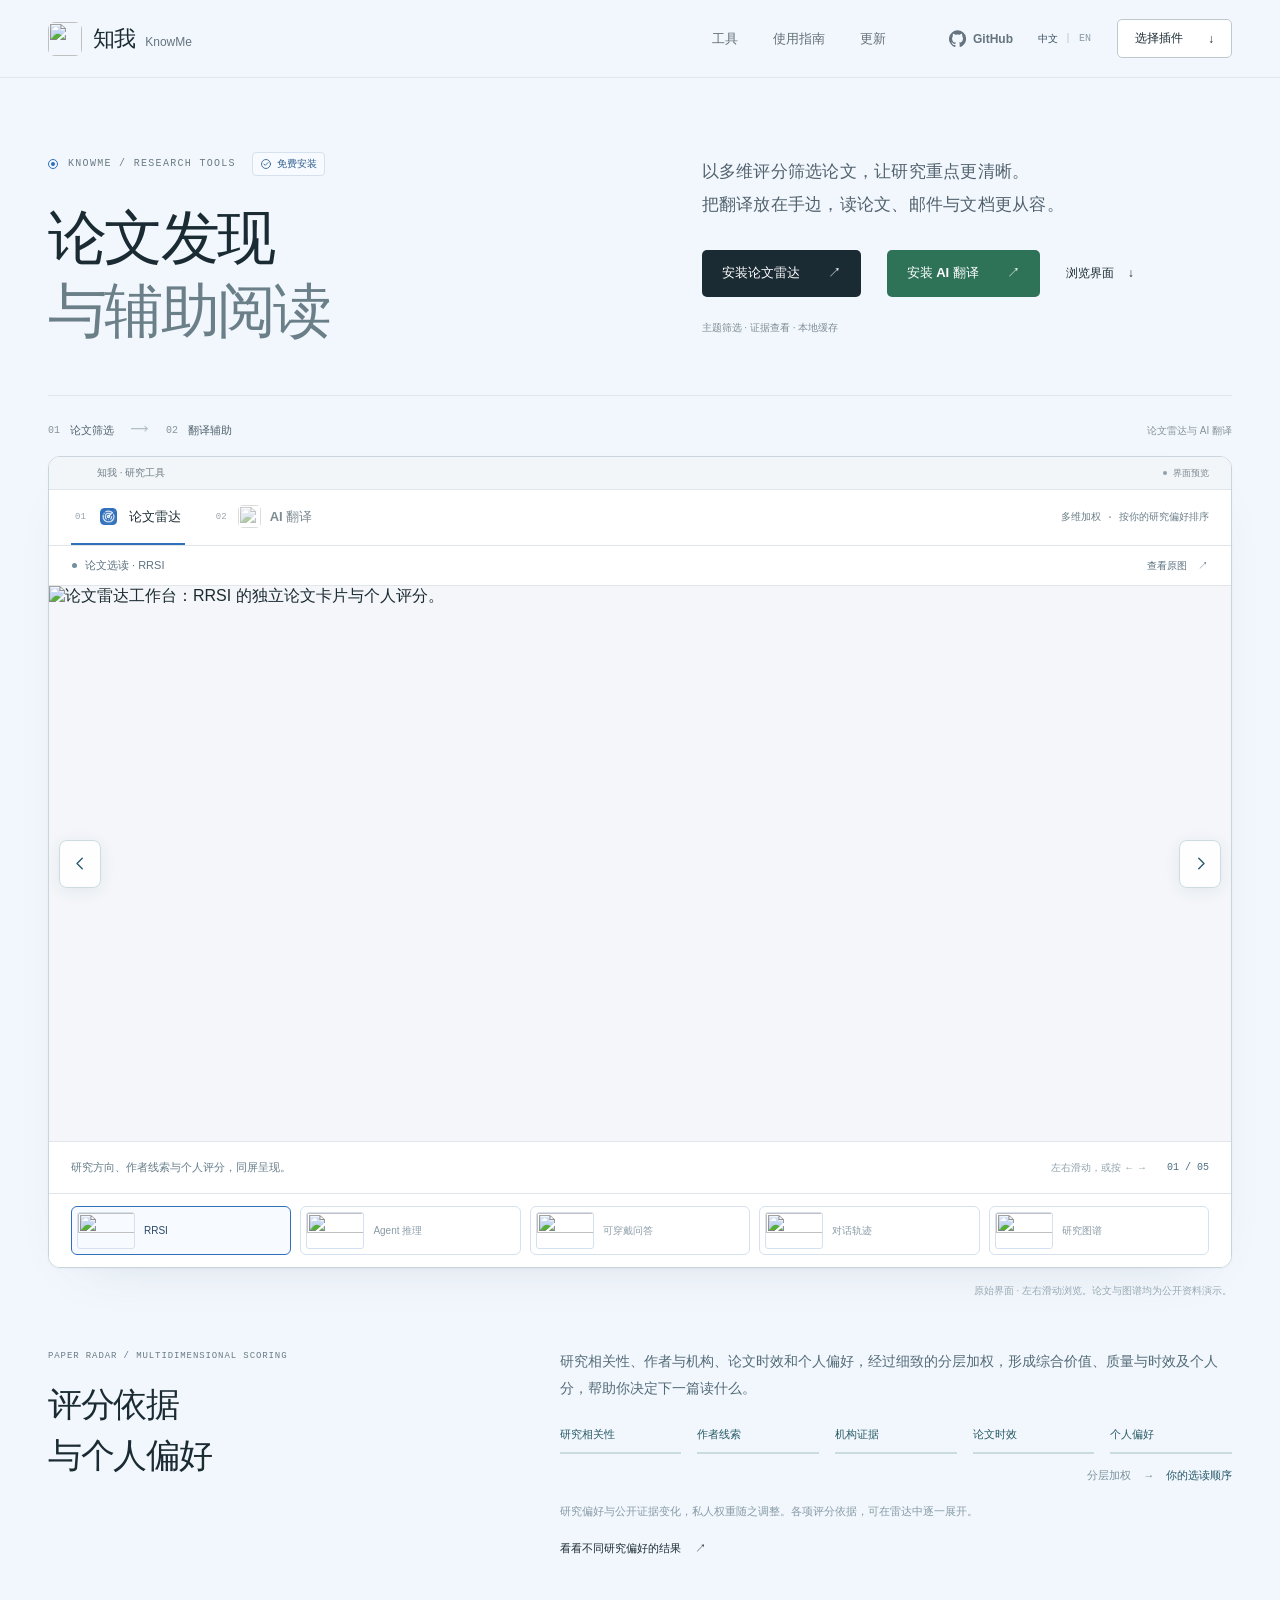
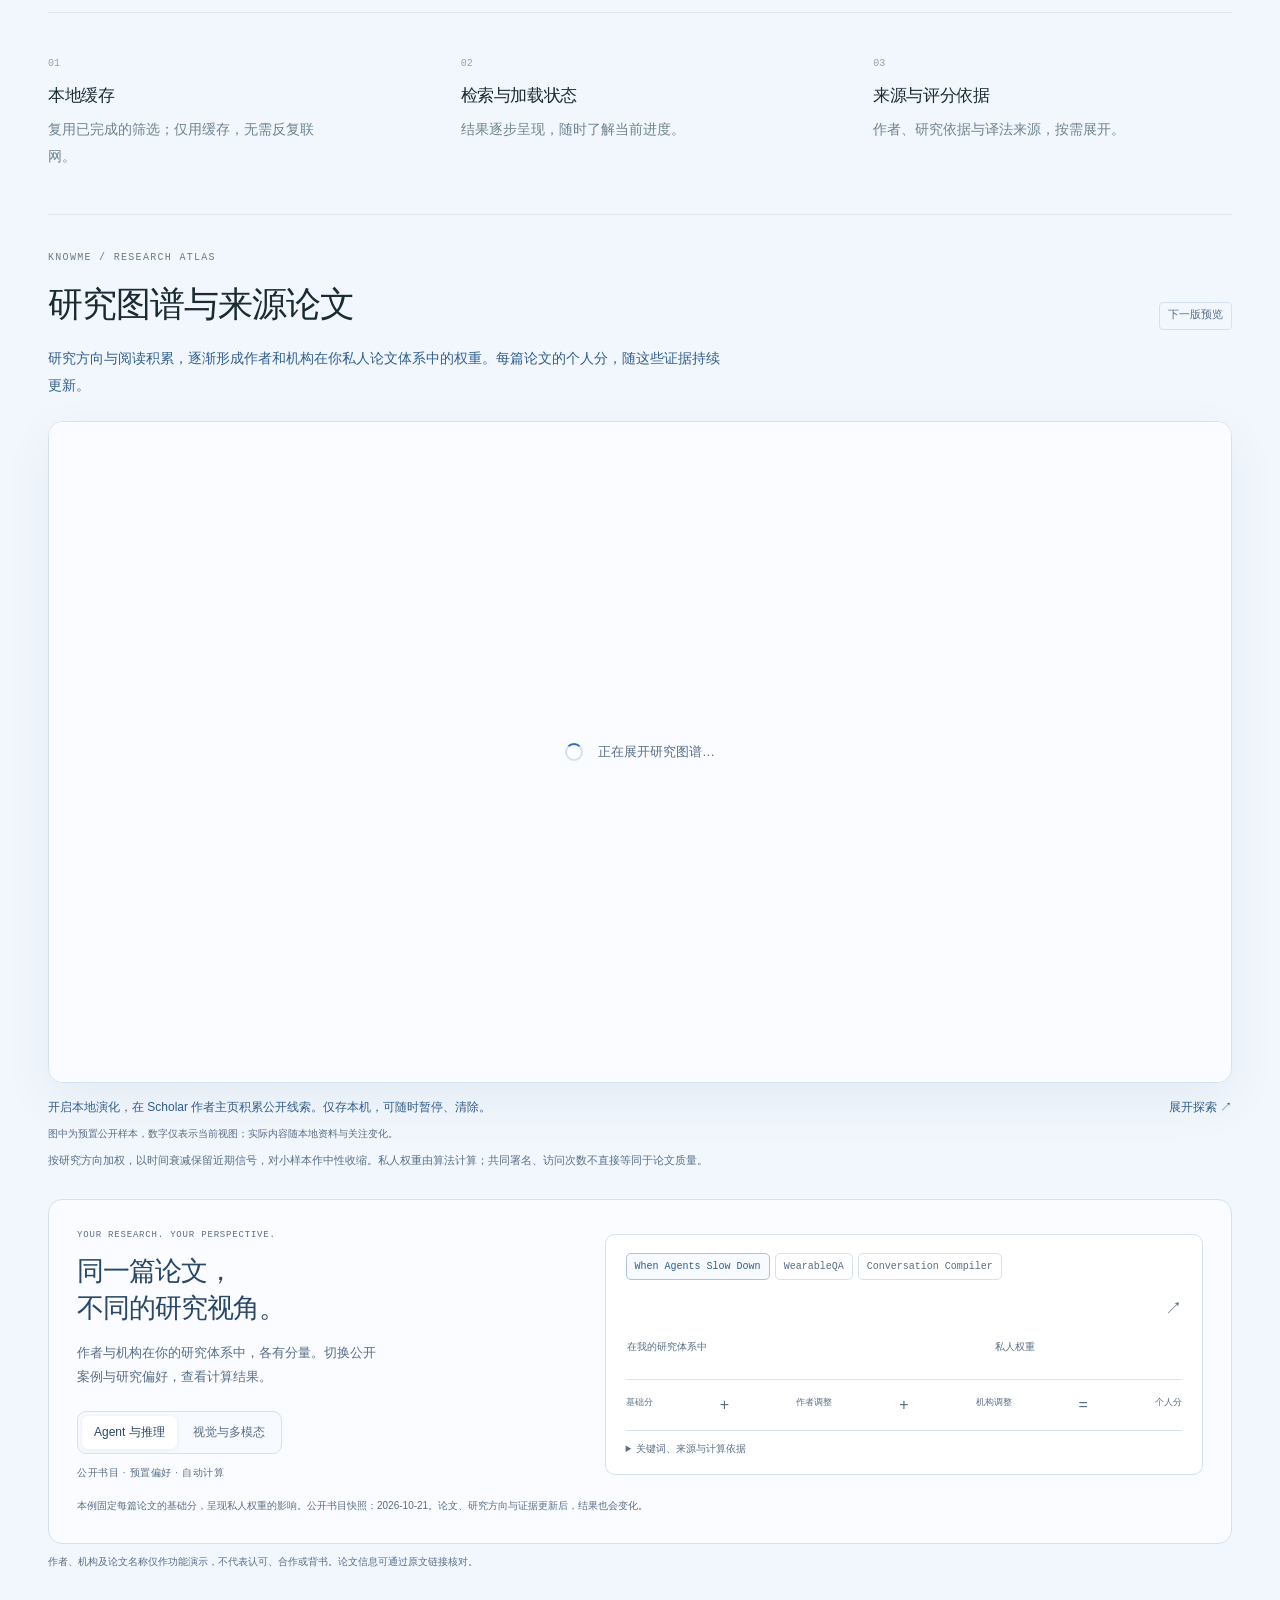
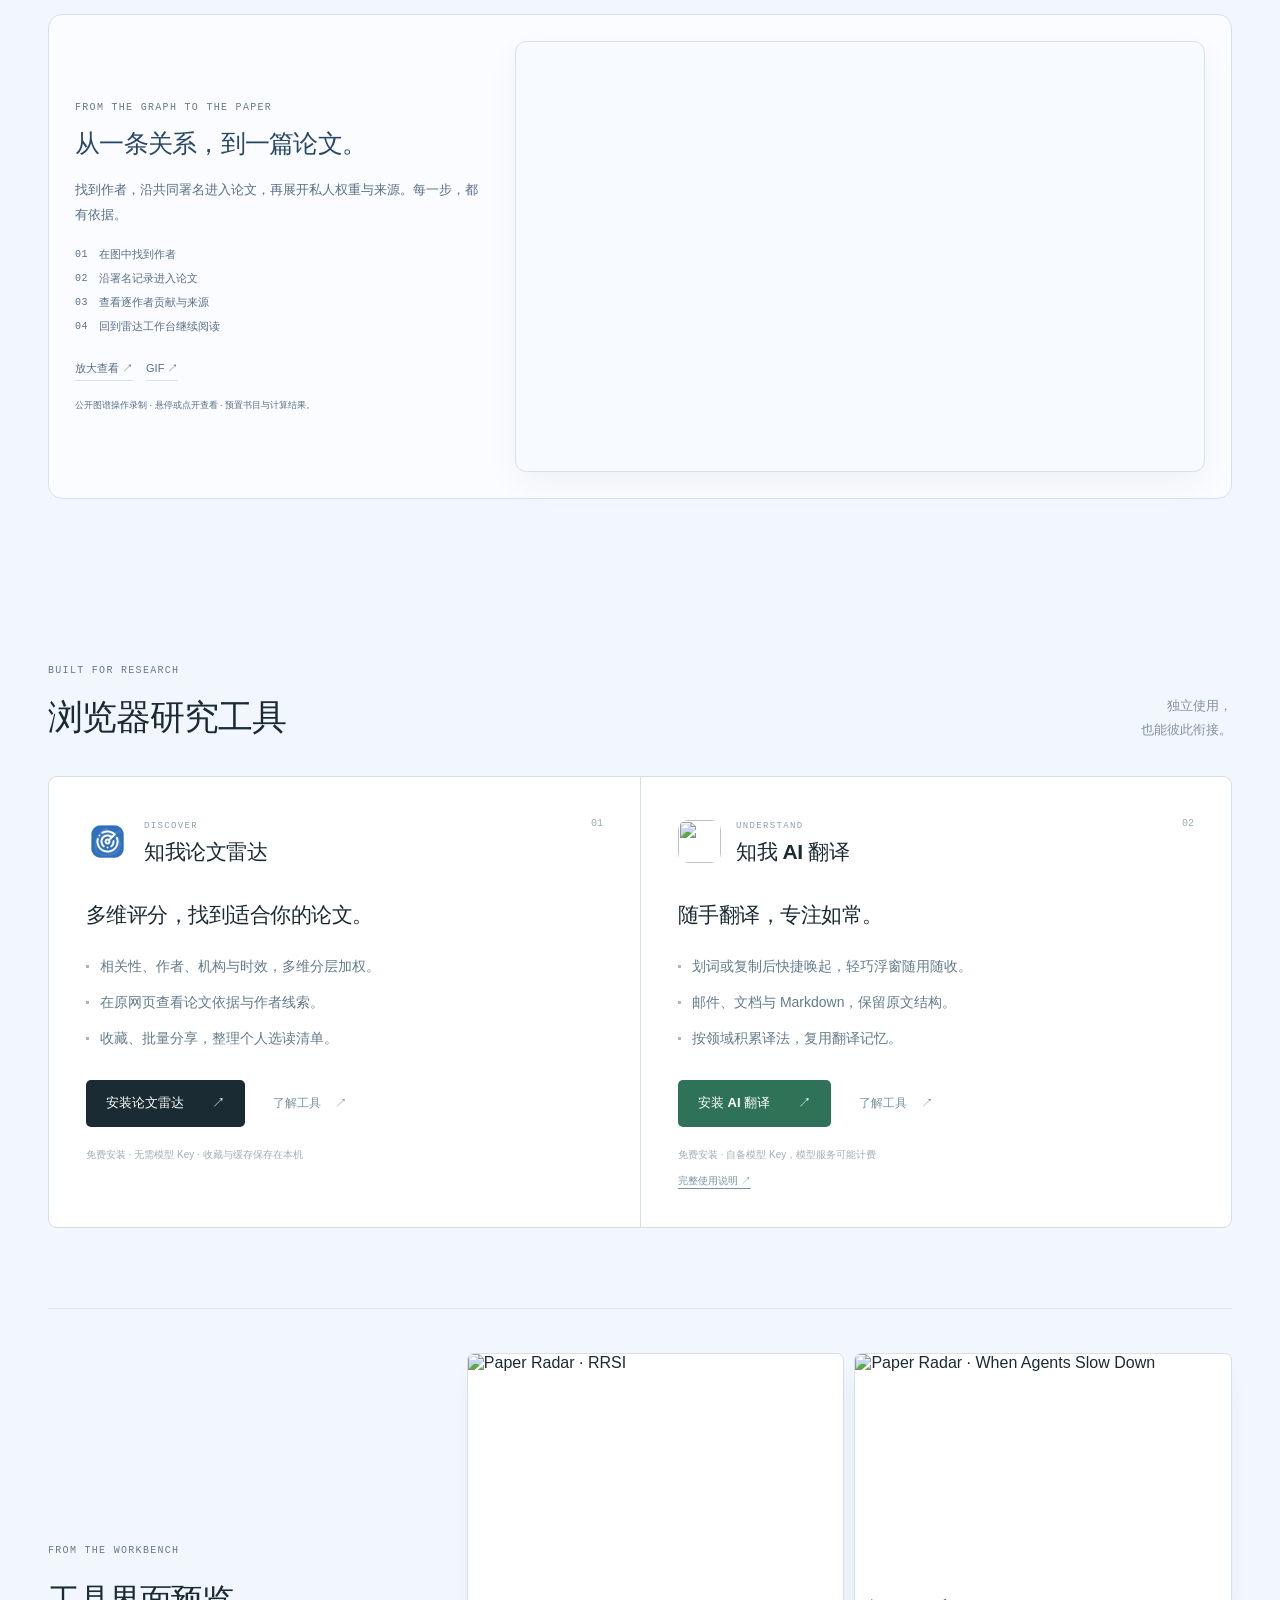
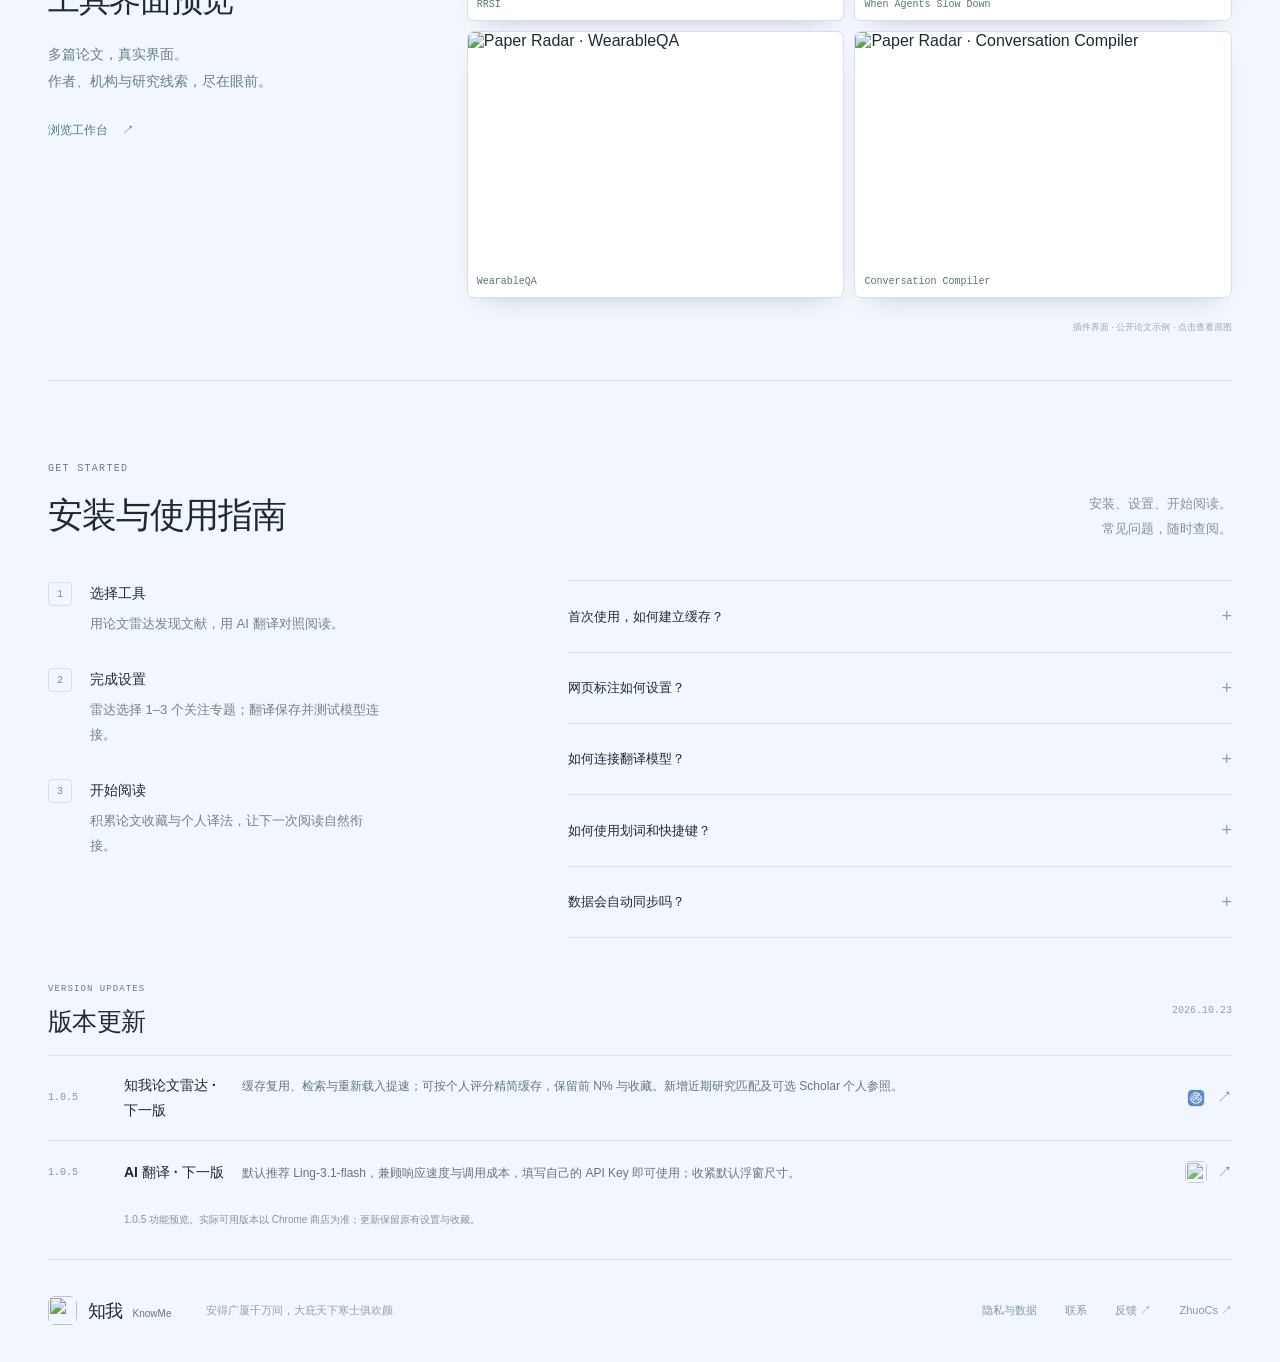
==== commit 9c8c512d: "Refine homepage copy and typography Update Chinese homepage labels, reduce homepage heading sizes, a" ====
--- a/index.html
+++ b/index.html
@@ -5,13 +5,13 @@
   <meta name="viewport" content="width=device-width,initial-scale=1">
   <meta name="theme-color" content="#f2f7fd">
   <meta name="description" content="个人维护、免费分享的研究工具。论文雷达以多维加权评分形成你的选读顺序，AI 翻译让跨语言阅读更顺手。">
-  <meta property="og:title" content="知我 · 从找论文，到读懂它">
+  <meta property="og:title" content="知我 · 论文发现与辅助阅读">
   <meta property="og:description" content="个人维护、免费分享的研究工具。论文雷达以多维加权评分形成你的选读顺序，AI 翻译让跨语言阅读更顺手。">
   <meta property="og:type" content="website">
   <meta property="og:image" content="https://hackerchenzhuo.github.io/knowme-research-ai/assets/social-preview.png">
   <meta property="og:image:width" content="1200">
   <meta property="og:image:height" content="630">
-  <meta property="og:image:alt" content="知我论文雷达与 AI 翻译：从找论文，到读懂它。">
+  <meta property="og:image:alt" content="知我论文雷达与 AI 翻译：论文发现与辅助阅读。">
   <meta name="twitter:image" content="https://hackerchenzhuo.github.io/knowme-research-ai/assets/social-preview.png">
   <meta property="og:url" content="https://hackerchenzhuo.github.io/knowme-research-ai/">
   <link rel="canonical" href="https://hackerchenzhuo.github.io/knowme-research-ai/">
@@ -19,13 +19,13 @@
   <link rel="alternate" hreflang="en" href="https://hackerchenzhuo.github.io/knowme-research-ai/en/">
   <link rel="alternate" hreflang="x-default" href="https://hackerchenzhuo.github.io/knowme-research-ai/">
   <meta name="twitter:card" content="summary_large_image">
-  <title>知我 · 从找论文，到读懂它</title>
+  <title>知我 · 论文发现与辅助阅读</title>
   <link rel="icon" type="image/svg+xml" href="assets/knowme.svg">
-  <link rel="stylesheet" href="style.css?v=20261109-brand-blue">
+  <link rel="stylesheet" href="style.css?v=20261110-copy-v32">
   <script src="app.js?v=20261024-gallery" defer></script>
   <script src="assets/atlas-motion.js?v=20261023-clarity1" defer></script>
 </head>
-<body>
+<body class="copy-refresh-home">
   <a class="skip-link" href="#main">跳到正文</a>
   <header class="site-header">
     <nav class="shell navigation" aria-label="主导航">
@@ -38,14 +38,14 @@
     <section class="hero shell" id="top" aria-labelledby="hero-title">
       <div class="hero-heading">
         <div class="hero-labels"><p class="eyebrow"><span class="small-orbit" aria-hidden="true"></span>KNOWME / RESEARCH TOOLS</p><span class="free-badge"><svg viewBox="0 0 16 16" aria-hidden="true"><circle cx="8" cy="8" r="6"/><path d="m5.2 8 1.8 1.8 3.8-3.8"/></svg><span>免费安装</span></span></div>
-        <h1 id="hero-title"><span>从找论文，</span><span class="accent">到读懂它。</span></h1>
+        <h1 id="hero-title"><span>论文发现</span><span class="accent">与辅助阅读</span></h1>
       </div>
       <div class="hero-intro">
         <p class="hero-copy">以多维评分筛选论文，让研究重点更清晰。<br>把翻译放在手边，读论文、邮件与文档更从容。</p>
         <div class="hero-links"><a class="button primary" href="https://chromewebstore.google.com/detail/aneomkhamcijmfmeeegocbknklflilof?hl=zh-CN" target="_blank" rel="noopener noreferrer">安装论文雷达 <span aria-hidden="true">↗</span></a><a class="button green" href="https://chromewebstore.google.com/detail/ggbnigoglmfkdfmjggiifmfoinncblgm?hl=zh-CN" target="_blank" rel="noopener noreferrer">安装 AI 翻译 <span aria-hidden="true">↗</span></a><a class="text-link" id="watch-demo" href="#experience">浏览界面 <span aria-hidden="true">↓</span></a></div>
-        <p class="hero-note">个人维护 · 免费分享 · 和社区一起打磨</p>
-      </div>
-      <div class="experience-heading"><p><span>01</span> 发现相关 <span class="flow-connector" aria-hidden="true">⟶</span> <span>02</span> 读懂原文</p><span>从发现到理解</span></div>
+        <p class="hero-note">主题筛选 · 证据查看 · 本地缓存</p>
+      </div>
+      <div class="experience-heading"><p><span>01</span> 论文筛选 <span class="flow-connector" aria-hidden="true">⟶</span> <span>02</span> 翻译辅助</p><span>论文雷达与 AI 翻译</span></div>
       <div class="experience" id="experience" data-mode="radar" data-stage="0">
         <div class="window-bar"><span class="window-title"><img src="assets/knowme.svg" width="17" height="17" alt="">知我 · 研究工具</span><span class="demo-label"><i aria-hidden="true"></i>界面预览</span></div>
         <div class="demo-toolbar">
@@ -151,18 +151,18 @@
     </section>
 
     <section class="score-section shell" id="ranking" aria-labelledby="score-title">
-      <div class="score-heading"><p class="eyebrow">PAPER RADAR / MULTIDIMENSIONAL SCORING</p><h2 id="score-title">让排序，<br>贴近你的研究。</h2></div>
+      <div class="score-heading"><p class="eyebrow">PAPER RADAR / MULTIDIMENSIONAL SCORING</p><h2 id="score-title">评分依据<br>与个人偏好</h2></div>
       <div class="score-copy"><p>研究相关性、作者与机构、论文时效和个人偏好，经过细致的分层加权，形成综合价值、质量与时效及个人分，帮助你决定下一篇读什么。</p><div class="score-signals" aria-label="评分维度"><span>研究相关性</span><span>作者线索</span><span>机构证据</span><span>论文时效</span><span>个人偏好</span></div><div class="score-result"><span>分层加权</span><span aria-hidden="true">→</span><strong>你的选读顺序</strong></div><p class="score-note">研究偏好与公开证据变化，私人权重随之调整。各项评分依据，可在雷达中逐一展开。</p><a class="text-link" href="#personal-ranking-preview">看看不同研究偏好的结果 <span aria-hidden="true">↗</span></a></div>
     </section>
 
     <section class="principles shell" aria-label="日常使用">
-      <div><span class="principle-number">01</span><h2>轻快响应</h2><p>复用已完成的筛选；仅用缓存，无需反复联网。</p></div>
-      <div><span class="principle-number">02</span><h2>进度可见</h2><p>结果逐步呈现，随时了解当前进度。</p></div>
-      <div><span class="principle-number">03</span><h2>细节可查</h2><p>作者、研究依据与译法来源，按需展开。</p></div>
+      <div><span class="principle-number">01</span><h2>本地缓存</h2><p>复用已完成的筛选；仅用缓存，无需反复联网。</p></div>
+      <div><span class="principle-number">02</span><h2>检索与加载状态</h2><p>结果逐步呈现，随时了解当前进度。</p></div>
+      <div><span class="principle-number">03</span><h2>来源与评分依据</h2><p>作者、研究依据与译法来源，按需展开。</p></div>
     </section>
 
     <section class="atlas-section shell" id="research-atlas" aria-labelledby="atlas-title">
-      <div class="section-heading"><div><p class="eyebrow">KNOWME / RESEARCH ATLAS</p><h2 id="atlas-title">随阅读延展的研究图谱。</h2></div><span class="atlas-preview">下一版预览</span></div>
+      <div class="section-heading"><div><p class="eyebrow">KNOWME / RESEARCH ATLAS</p><h2 id="atlas-title">研究图谱与来源论文</h2></div><span class="atlas-preview">下一版预览</span></div>
       <p class="atlas-intro">研究方向与阅读积累，逐渐形成作者和机构在你私人论文体系中的权重。每篇论文的个人分，随这些证据持续更新。</p>
       <div class="atlas-frame" data-atlas-state="idle" aria-busy="false"><div class="atlas-loading" role="status"><span class="atlas-loading-mark" aria-hidden="true"></span><span class="atlas-loading-label">正在展开研究图谱…</span></div><iframe data-atlas-src="assets/research-atlas.html?v=20261023-clarity1" title="可探索的作者合作图谱 · 公开数据演示" loading="eager" sandbox="allow-scripts allow-same-origin allow-popups allow-popups-to-escape-sandbox"></iframe></div>
       <div class="atlas-notes"><p>开启本地演化，在 Scholar 作者主页积累公开线索。仅存本机，可随时暂停、清除。</p><a href="assets/research-atlas.html?v=20261023-clarity1" target="_blank" rel="noopener noreferrer">展开探索 <span aria-hidden="true">↗</span></a></div>
@@ -186,16 +186,16 @@
     </section>
 
     <section class="products-section shell" id="products" aria-labelledby="products-title">
-      <div class="section-heading"><div><p class="eyebrow">BUILT FOR RESEARCH</p><h2 id="products-title">先找到，再读懂。</h2></div><p>独立使用，<br>也能彼此衔接。</p></div>
+      <div class="section-heading"><div><p class="eyebrow">BUILT FOR RESEARCH</p><h2 id="products-title">浏览器研究工具</h2></div><p>独立使用，<br>也能彼此衔接。</p></div>
       <div class="product-pair">
         <article class="product-card radar-product" id="radar"><div class="product-identity"><img src="assets/radar.png" width="48" height="48" alt=""><div><span class="product-role">DISCOVER</span><h3>知我论文雷达</h3></div><span class="product-index" aria-hidden="true">01</span></div><p class="product-intro">多维评分，找到适合你的论文。</p><ul><li>相关性、作者、机构与时效，多维分层加权。</li><li>在原网页查看论文依据与作者线索。</li><li>收藏、批量分享，整理个人选读清单。</li></ul><div class="product-actions"><a class="button primary" href="https://chromewebstore.google.com/detail/aneomkhamcijmfmeeegocbknklflilof?hl=zh-CN" target="_blank" rel="noopener noreferrer">安装论文雷达 <span aria-hidden="true">↗</span></a><a class="text-link" href="radar/">了解工具 <span aria-hidden="true">↗</span></a></div><p class="product-fineprint">免费安装 · 无需模型 Key · 收藏与缓存保存在本机</p></article>
         <article class="product-card translate-product" id="translate"><div class="product-identity"><img src="assets/translate.png" width="48" height="48" alt=""><div><span class="product-role">UNDERSTAND</span><h3>知我 AI 翻译</h3></div><span class="product-index" aria-hidden="true">02</span></div><p class="product-intro">随手翻译，专注如常。</p><ul><li>划词或复制后快捷唤起，轻巧浮窗随用随收。</li><li>邮件、文档与 Markdown，保留原文结构。</li><li>按领域积累译法，复用翻译记忆。</li></ul><div class="product-actions"><a class="button green" href="https://chromewebstore.google.com/detail/ggbnigoglmfkdfmjggiifmfoinncblgm?hl=zh-CN" target="_blank" rel="noopener noreferrer">安装 AI 翻译 <span aria-hidden="true">↗</span></a><a class="text-link" href="translate/">了解工具 <span aria-hidden="true">↗</span></a></div><p class="product-fineprint">免费安装 · 自备模型 Key，模型服务可能计费<br><a class="inline-doc" href="help.html">完整使用说明 ↗</a></p></article>
       </div>
     </section>
 
-    <section class="real-view shell" aria-labelledby="real-title"><div class="real-copy"><p class="eyebrow">FROM THE WORKBENCH</p><h2 id="real-title">论文之间，<br>自有脉络。</h2><p>多篇论文，真实界面。<br>作者、机构与研究线索，尽在眼前。</p><button class="text-link" type="button" data-open-demo="radar">浏览工作台 <span aria-hidden="true">↗</span></button></div><figure class="paper-capture-grid"><a href="assets/radar-rrsi.png?v=20261024-gallery" target="_blank" rel="noopener noreferrer"><img src="assets/radar-rrsi.webp?v=20261024-gallery" alt="Paper Radar · RRSI" width="1280" height="800" loading="lazy"><span>RRSI</span></a><a href="assets/radar-agents.png?v=20261024-gallery" target="_blank" rel="noopener noreferrer"><img src="assets/radar-agents.webp?v=20261024-gallery" alt="Paper Radar · When Agents Slow Down" width="1280" height="800" loading="lazy"><span>When Agents Slow Down</span></a><a href="assets/radar-wearableqa.png?v=20261024-gallery" target="_blank" rel="noopener noreferrer"><img src="assets/radar-wearableqa.webp?v=20261024-gallery" alt="Paper Radar · WearableQA" width="1280" height="800" loading="lazy"><span>WearableQA</span></a><a href="assets/radar-conversation.png?v=20261024-gallery" target="_blank" rel="noopener noreferrer"><img src="assets/radar-conversation.webp?v=20261024-gallery" alt="Paper Radar · Conversation Compiler" width="1280" height="800" loading="lazy"><span>Conversation Compiler</span></a><figcaption>插件界面 · 公开论文示例 · 点击查看原图</figcaption></figure></section>
-
-    <section class="guide-section shell" id="guide" aria-labelledby="guide-title"><div class="section-heading"><div><p class="eyebrow">GET STARTED</p><h2 id="guide-title">从这里开始。</h2></div><p>安装、设置、开始阅读。<br>常见问题，随时查阅。</p></div><div class="guide-grid"><div class="quick-start"><div><span>1</span><p><strong>选择工具</strong><span>用论文雷达发现文献，用 AI 翻译对照阅读。</span></p></div><div><span>2</span><p><strong>完成设置</strong><span>雷达选择 1–3 个关注专题；翻译保存并测试模型连接。</span></p></div><div><span>3</span><p><strong>开始阅读</strong><span>积累论文收藏与个人译法，让下一次阅读自然衔接。</span></p></div></div><div class="faq-list">
+    <section class="real-view shell" aria-labelledby="real-title"><div class="real-copy"><p class="eyebrow">FROM THE WORKBENCH</p><h2 id="real-title">工具界面预览</h2><p>多篇论文，真实界面。<br>作者、机构与研究线索，尽在眼前。</p><button class="text-link" type="button" data-open-demo="radar">浏览工作台 <span aria-hidden="true">↗</span></button></div><figure class="paper-capture-grid"><a href="assets/radar-rrsi.png?v=20261024-gallery" target="_blank" rel="noopener noreferrer"><img src="assets/radar-rrsi.webp?v=20261024-gallery" alt="Paper Radar · RRSI" width="1280" height="800" loading="lazy"><span>RRSI</span></a><a href="assets/radar-agents.png?v=20261024-gallery" target="_blank" rel="noopener noreferrer"><img src="assets/radar-agents.webp?v=20261024-gallery" alt="Paper Radar · When Agents Slow Down" width="1280" height="800" loading="lazy"><span>When Agents Slow Down</span></a><a href="assets/radar-wearableqa.png?v=20261024-gallery" target="_blank" rel="noopener noreferrer"><img src="assets/radar-wearableqa.webp?v=20261024-gallery" alt="Paper Radar · WearableQA" width="1280" height="800" loading="lazy"><span>WearableQA</span></a><a href="assets/radar-conversation.png?v=20261024-gallery" target="_blank" rel="noopener noreferrer"><img src="assets/radar-conversation.webp?v=20261024-gallery" alt="Paper Radar · Conversation Compiler" width="1280" height="800" loading="lazy"><span>Conversation Compiler</span></a><figcaption>插件界面 · 公开论文示例 · 点击查看原图</figcaption></figure></section>
+
+    <section class="guide-section shell" id="guide" aria-labelledby="guide-title"><div class="section-heading"><div><p class="eyebrow">GET STARTED</p><h2 id="guide-title">安装与使用指南</h2></div><p>安装、设置、开始阅读。<br>常见问题，随时查阅。</p></div><div class="guide-grid"><div class="quick-start"><div><span>1</span><p><strong>选择工具</strong><span>用论文雷达发现文献，用 AI 翻译对照阅读。</span></p></div><div><span>2</span><p><strong>完成设置</strong><span>雷达选择 1–3 个关注专题；翻译保存并测试模型连接。</span></p></div><div><span>3</span><p><strong>开始阅读</strong><span>积累论文收藏与个人译法，让下一次阅读自然衔接。</span></p></div></div><div class="faq-list">
       <details><summary>首次使用，如何建立缓存？<span aria-hidden="true">+</span></summary><p>先选专题，执行一次「联网更新」。之后可用「仅用缓存」回看相同日期与筛选范围。缓存模式不会访问 arXiv；如需最新论文，请主动更新。</p></details>
       <details><summary>网页标注如何设置？<span aria-hidden="true">+</span></summary><p>作者主页、Scholar 搜索 / arXiv 详情可独立开关。「精简模式」保留「知我」入口，收起长状态与作者染色。标注来自本机记录与有限基础索引，未命中不代表论文不重要。</p></details>
       <details><summary>如何连接翻译模型？<span aria-hidden="true">+</span></summary><p>在快速入门中选择模型服务或兼容网关，填写模型、地址与 Key，保存后测试连接。请求使用所选服务的额度；相同原文与配置命中本机缓存时可复用。</p></details>
@@ -203,9 +203,9 @@
       <details><summary>数据会自动同步吗？<span aria-hidden="true">+</span></summary><p>收藏、缓存、个人译法与历史保存在当前浏览器，不随 Google 账号自动同步。更换设备、浏览器配置或卸载前，请先导出备份。翻译与连接测试由你选择的模型服务处理。</p></details>
     </div></div></section>
 
-    <section class="updates-section shell" id="updates" aria-labelledby="updates-title"><div class="section-heading"><div><p class="eyebrow">SMALL CHANGES, EVERY DAY</p><h2 id="updates-title">细节，日新。</h2></div><span class="updated-date">2026.10.23</span></div><a class="update-row" href="https://chromewebstore.google.com/detail/aneomkhamcijmfmeeegocbknklflilof?hl=zh-CN" target="_blank" rel="noopener noreferrer" aria-label="在 Chrome 商店查看论文雷达"><span class="release-version">1.0.5</span><div><h3>知我论文雷达 · 下一版</h3><p>缓存复用、检索与重新载入提速；可按个人评分精简缓存，保留前 N% 与收藏。新增近期研究匹配及可选 Scholar 个人参照。</p></div><span class="update-destination"><img src="assets/radar.png" alt="" width="30" height="30"><span class="update-arrow" aria-hidden="true">↗</span></span></a><a class="update-row" href="https://chromewebstore.google.com/detail/ggbnigoglmfkdfmjggiifmfoinncblgm?hl=zh-CN" target="_blank" rel="noopener noreferrer" aria-label="在 Chrome 商店查看AI 翻译"><span class="release-version">1.0.5</span><div><h3>AI 翻译 · 下一版</h3><p>默认推荐 Ling-3.1-flash，兼顾响应速度与调用成本，填写自己的 API Key 即可使用；收紧默认浮窗尺寸。</p></div><span class="update-destination"><img src="assets/translate.png" alt="" width="30" height="30"><span class="update-arrow" aria-hidden="true">↗</span></span></a><p class="update-note">1.0.5 功能预览。实际可用版本以 Chrome 商店为准；更新保留原有设置与收藏。</p></section>
+    <section class="updates-section shell" id="updates" aria-labelledby="updates-title"><div class="section-heading"><div><p class="eyebrow">VERSION UPDATES</p><h2 id="updates-title">版本更新</h2></div><span class="updated-date">2026.10.23</span></div><a class="update-row" href="https://chromewebstore.google.com/detail/aneomkhamcijmfmeeegocbknklflilof?hl=zh-CN" target="_blank" rel="noopener noreferrer" aria-label="在 Chrome 商店查看论文雷达"><span class="release-version">1.0.5</span><div><h3>知我论文雷达 · 下一版</h3><p>缓存复用、检索与重新载入提速；可按个人评分精简缓存，保留前 N% 与收藏。新增近期研究匹配及可选 Scholar 个人参照。</p></div><span class="update-destination"><img src="assets/radar.png" alt="" width="30" height="30"><span class="update-arrow" aria-hidden="true">↗</span></span></a><a class="update-row" href="https://chromewebstore.google.com/detail/ggbnigoglmfkdfmjggiifmfoinncblgm?hl=zh-CN" target="_blank" rel="noopener noreferrer" aria-label="在 Chrome 商店查看AI 翻译"><span class="release-version">1.0.5</span><div><h3>AI 翻译 · 下一版</h3><p>默认推荐 Ling-3.1-flash，兼顾响应速度与调用成本，填写自己的 API Key 即可使用；收紧默认浮窗尺寸。</p></div><span class="update-destination"><img src="assets/translate.png" alt="" width="30" height="30"><span class="update-arrow" aria-hidden="true">↗</span></span></a><p class="update-note">1.0.5 功能预览。实际可用版本以 Chrome 商店为准；更新保留原有设置与收藏。</p></section>
   </main>
-  <footer class="site-footer shell"><a class="brand" href="#top"><img src="assets/knowme.svg" width="30" height="30" alt=""><span>知我<span class="brand-en">KnowMe</span></span></a><p>为研究而做，与社区共用。</p><div><button type="button" id="open-privacy">隐私与数据</button><span class="contact-entry"><button type="button" aria-describedby="contact-email">联系</button><span class="contact-email" id="contact-email" role="tooltip">hackerchenzhuo@gmail.com</span></span><a href="https://github.com/hackerchenzhuo/knowme-research-ai/issues" target="_blank" rel="noopener noreferrer">反馈 <span aria-hidden="true">↗</span></a><a href="https://github.com/hackerchenzhuo" target="_blank" rel="noopener noreferrer">ZhuoCs <span aria-hidden="true">↗</span></a></div></footer>
+  <footer class="site-footer shell"><a class="brand" href="#top"><img src="assets/knowme.svg" width="30" height="30" alt=""><span>知我<span class="brand-en">KnowMe</span></span></a><p class="footer-quote" lang="zh-CN">安得广厦千万间，大庇天下寒士俱欢颜</p><div><button type="button" id="open-privacy">隐私与数据</button><span class="contact-entry"><button type="button" aria-describedby="contact-email">联系</button><span class="contact-email" id="contact-email" role="tooltip">hackerchenzhuo@gmail.com</span></span><a href="https://github.com/hackerchenzhuo/knowme-research-ai/issues" target="_blank" rel="noopener noreferrer">反馈 <span aria-hidden="true">↗</span></a><a href="https://github.com/hackerchenzhuo" target="_blank" rel="noopener noreferrer">ZhuoCs <span aria-hidden="true">↗</span></a></div></footer>
   <dialog class="privacy-dialog" id="privacy-dialog" aria-labelledby="privacy-title"><button class="dialog-close" type="button" id="close-privacy" aria-label="关闭隐私说明">×</button><p class="eyebrow">PRIVACY, IN PLAIN WORDS</p><h2 id="privacy-title">数据如何使用。</h2><p>本页演示使用公开论文与预置文字。交互仅作用于当前页面，不调用模型，也不读取插件数据、剪贴板或浏览历史。</p><h3>论文雷达</h3><p>缓存、收藏与设置保存在当前浏览器。主动检索或更新会访问 arXiv 等公开学术来源；网页标注使用本机记录与有限基础索引。</p><h3>AI 翻译</h3><p>模型连接、个人译法与翻译历史保存在本机。翻译或测试连接时，请求会发送至你选择的模型服务，并使用对应额度。重要记忆请定期导出备份。</p><p class="privacy-foot">数据用途、权限与管理方式，详见隐私说明。</p><div class="privacy-doc-links"><a href="radar-privacy.html">论文雷达隐私说明 ↗</a><a href="privacy.html">AI 翻译隐私说明 ↗</a></div></dialog>
   <noscript><p class="noscript-note shell">动态演示需要 JavaScript。工具说明、安装入口与常见问题仍可正常阅读。</p></noscript>
 </body>
--- a/style.css
+++ b/style.css
@@ -115,3 +115,10 @@
 
 .nav-github{display:inline-flex;align-items:center;gap:7px;min-height:32px;font-size:12px;font-weight:550;color:var(--muted);white-space:nowrap}.nav-github:hover,.nav-github:focus-visible{color:var(--ink)}.nav-github svg{flex:none}
 @media(max-width:600px){.nav-actions{gap:12px}.nav-github span{display:none}.nav-github svg{width:16px;height:16px}}
+
+/* Scoped homepage copy refresh: retain product pages, imagery and palette. */
+.copy-refresh-home .hero h1{font-size:clamp(42px,4.6vw,60px);line-height:1.24}
+html:lang(en) .copy-refresh-home .hero h1{font-size:clamp(36px,4.2vw,54px);line-height:1.2}
+.copy-refresh-home .site-footer>p.footer-quote{font-size:11px;font-weight:400;line-height:1.8;color:#93a0aa;letter-spacing:0}
+@media(max-width:600px){.copy-refresh-home .hero h1{font-size:42px}html:lang(en) .copy-refresh-home .hero h1{font-size:36px}.copy-refresh-home .site-footer>p.footer-quote{font-size:10px}}
+@media(max-width:420px){.copy-refresh-home .hero h1{font-size:38px}html:lang(en) .copy-refresh-home .hero h1{font-size:33px}}
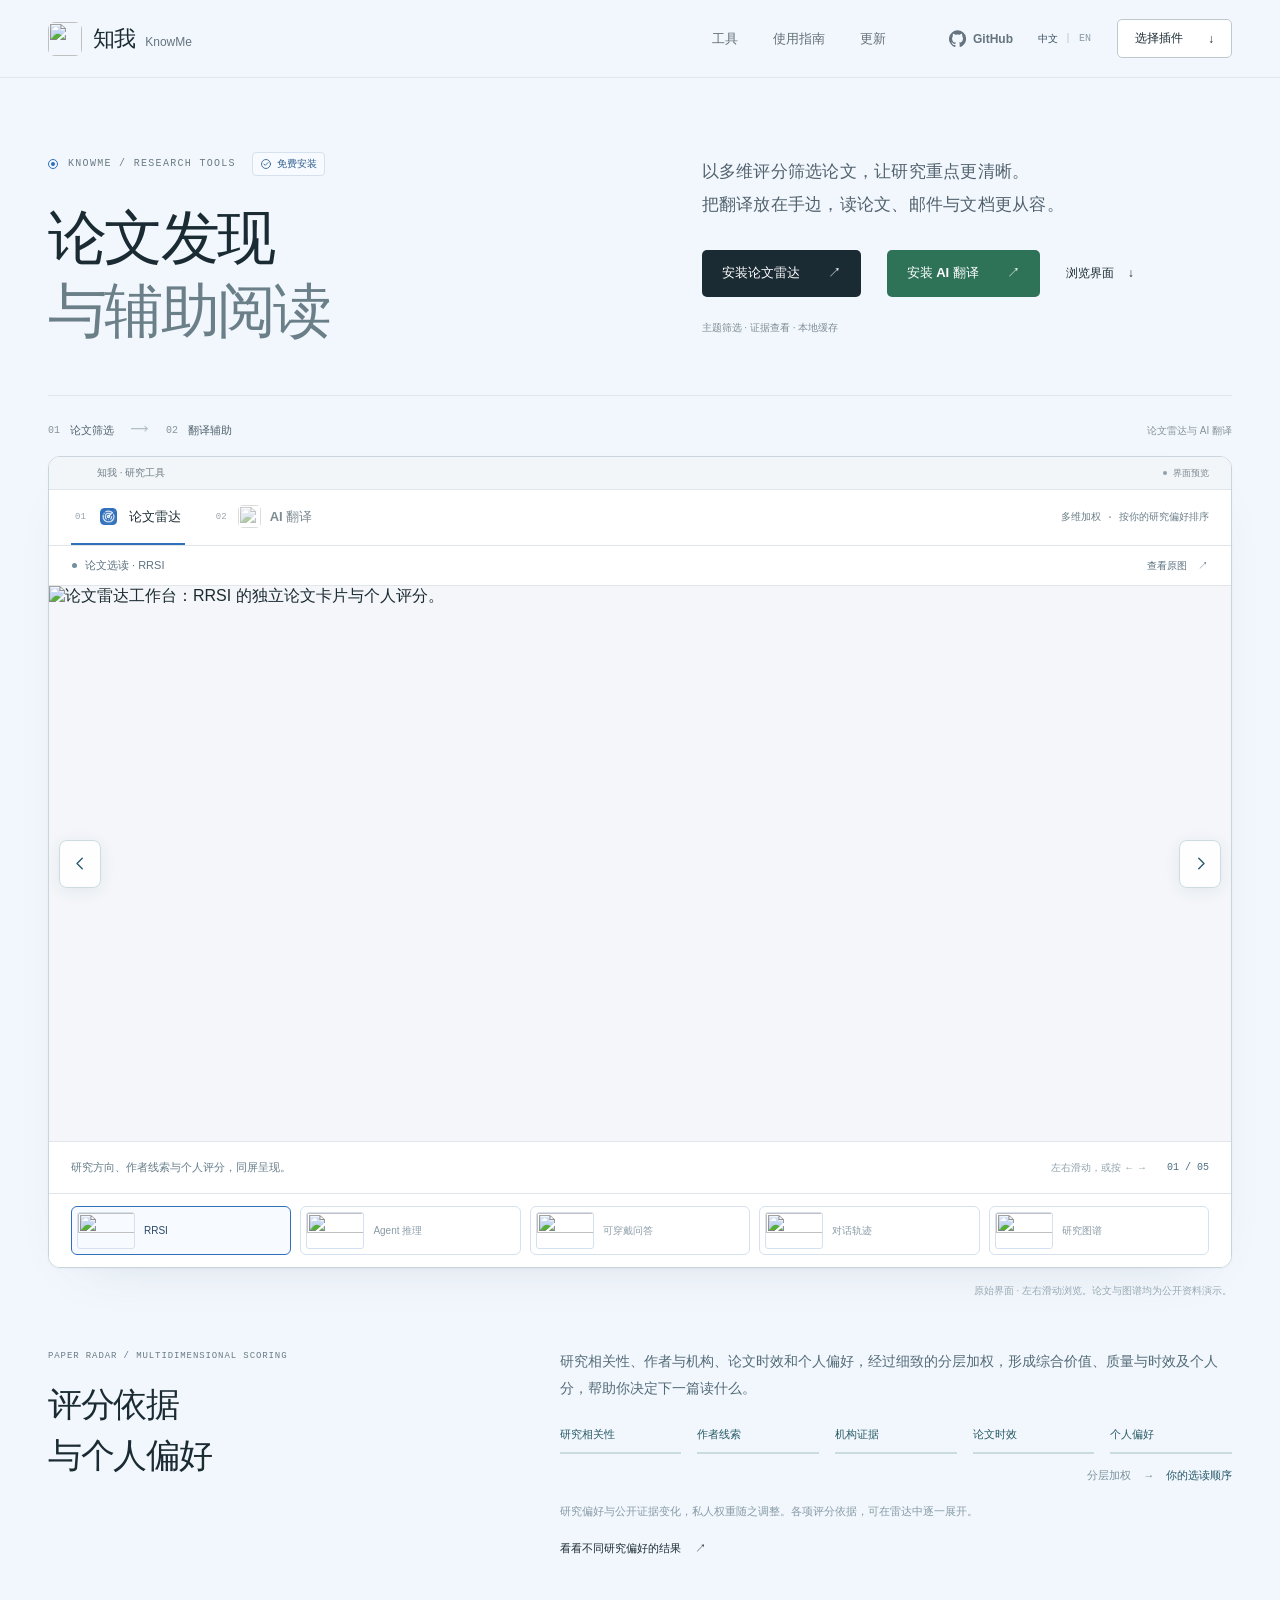
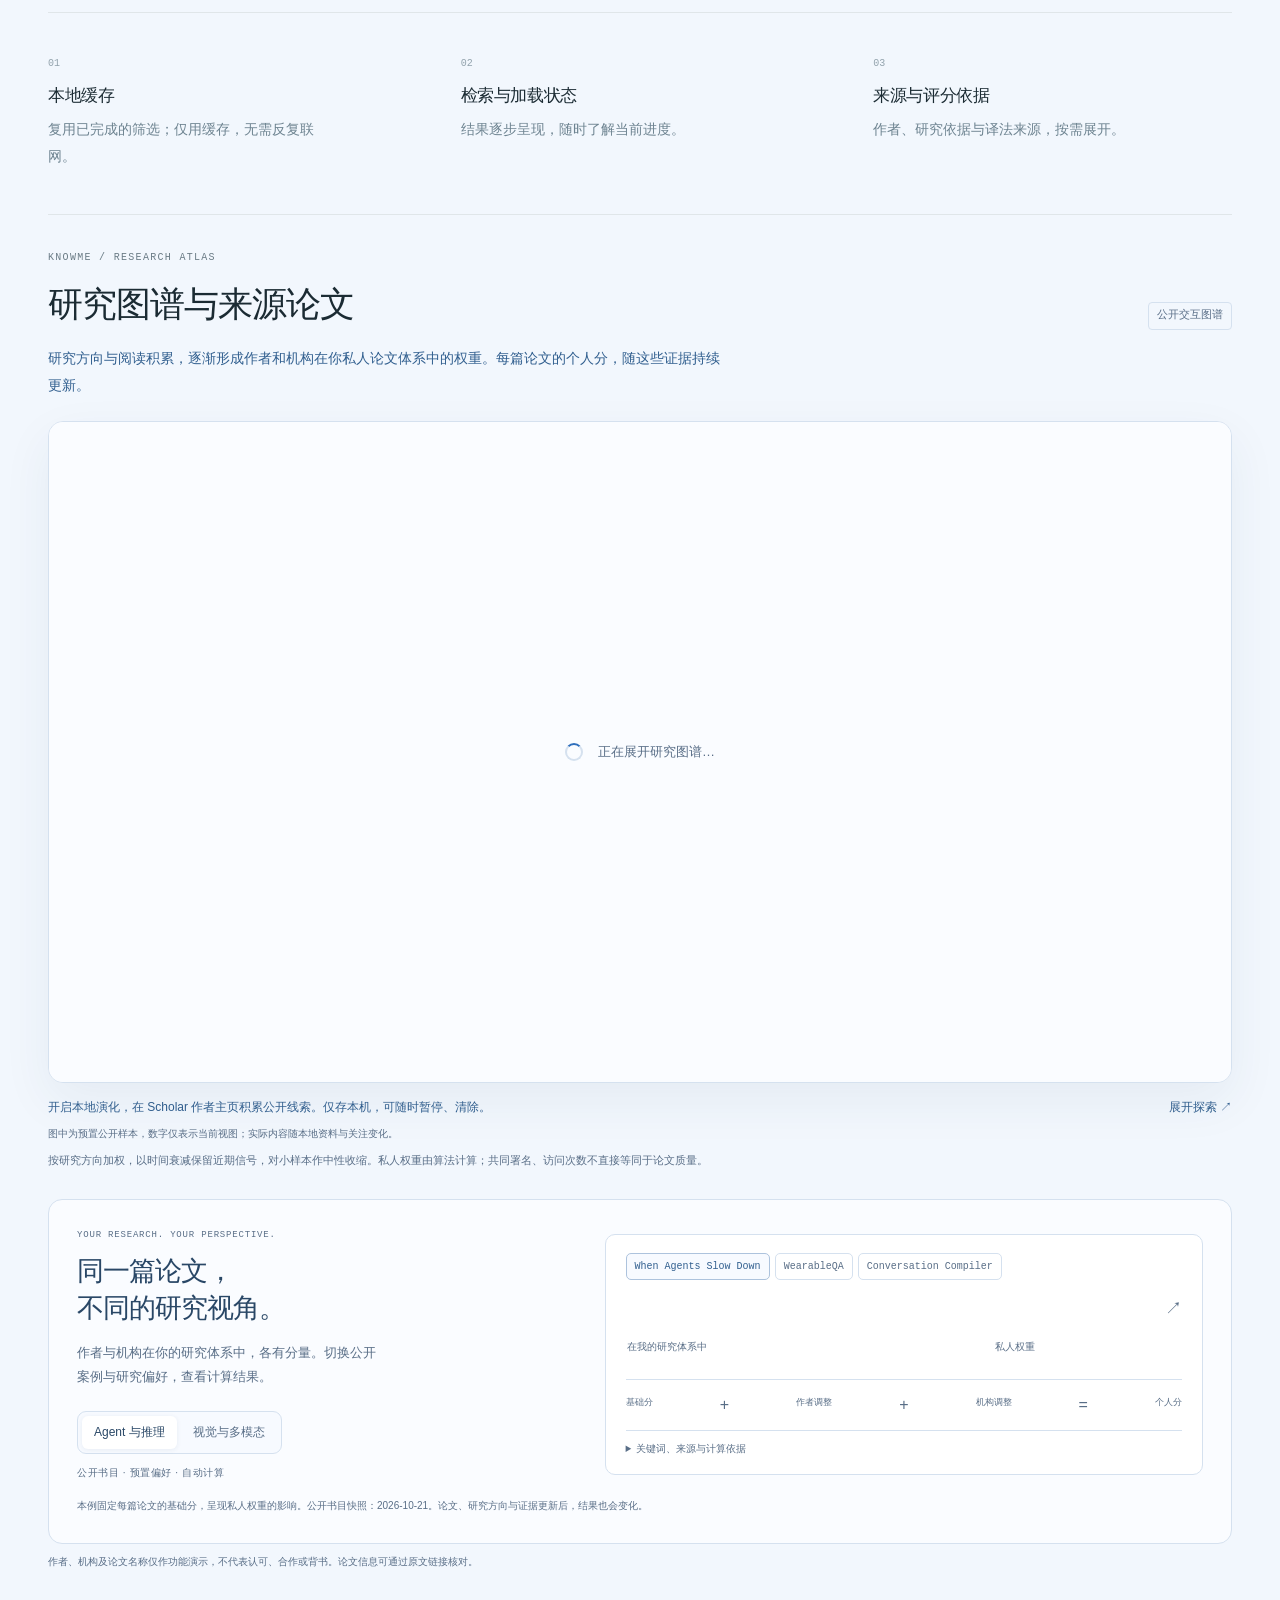
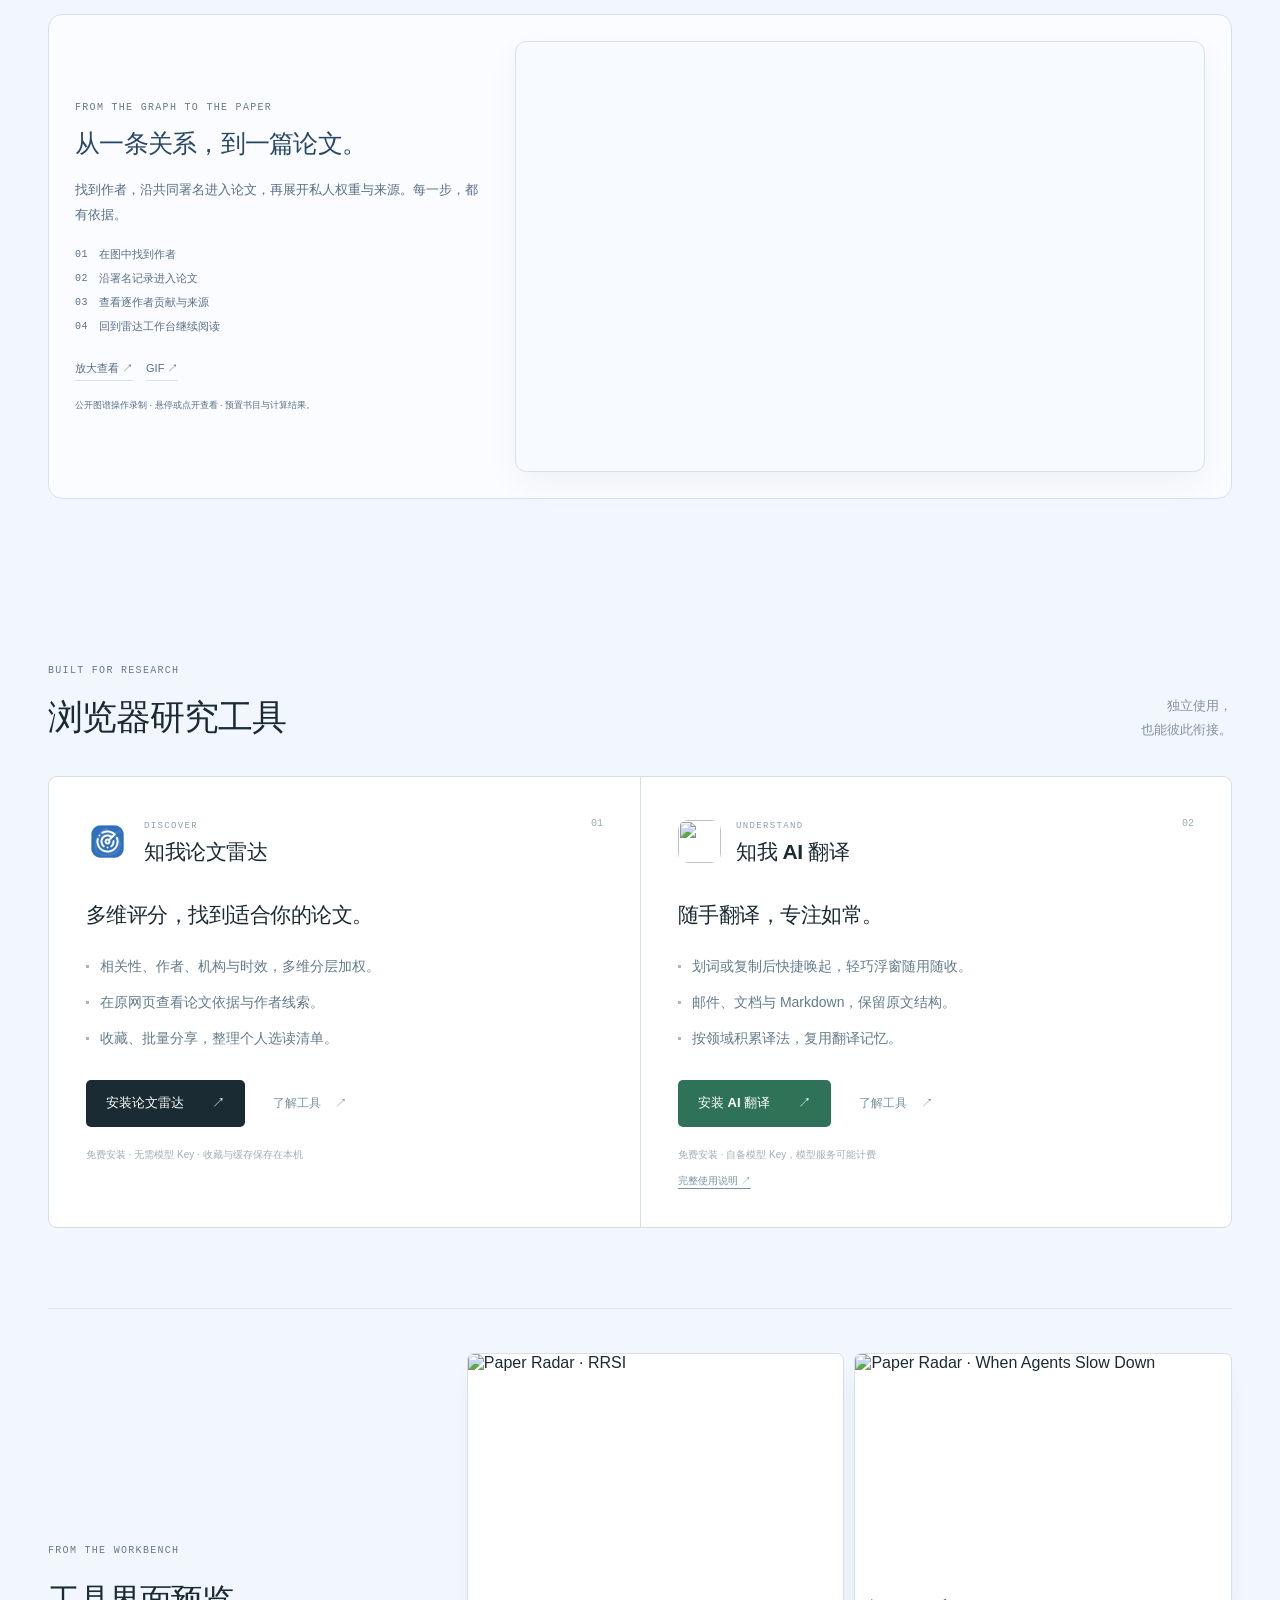
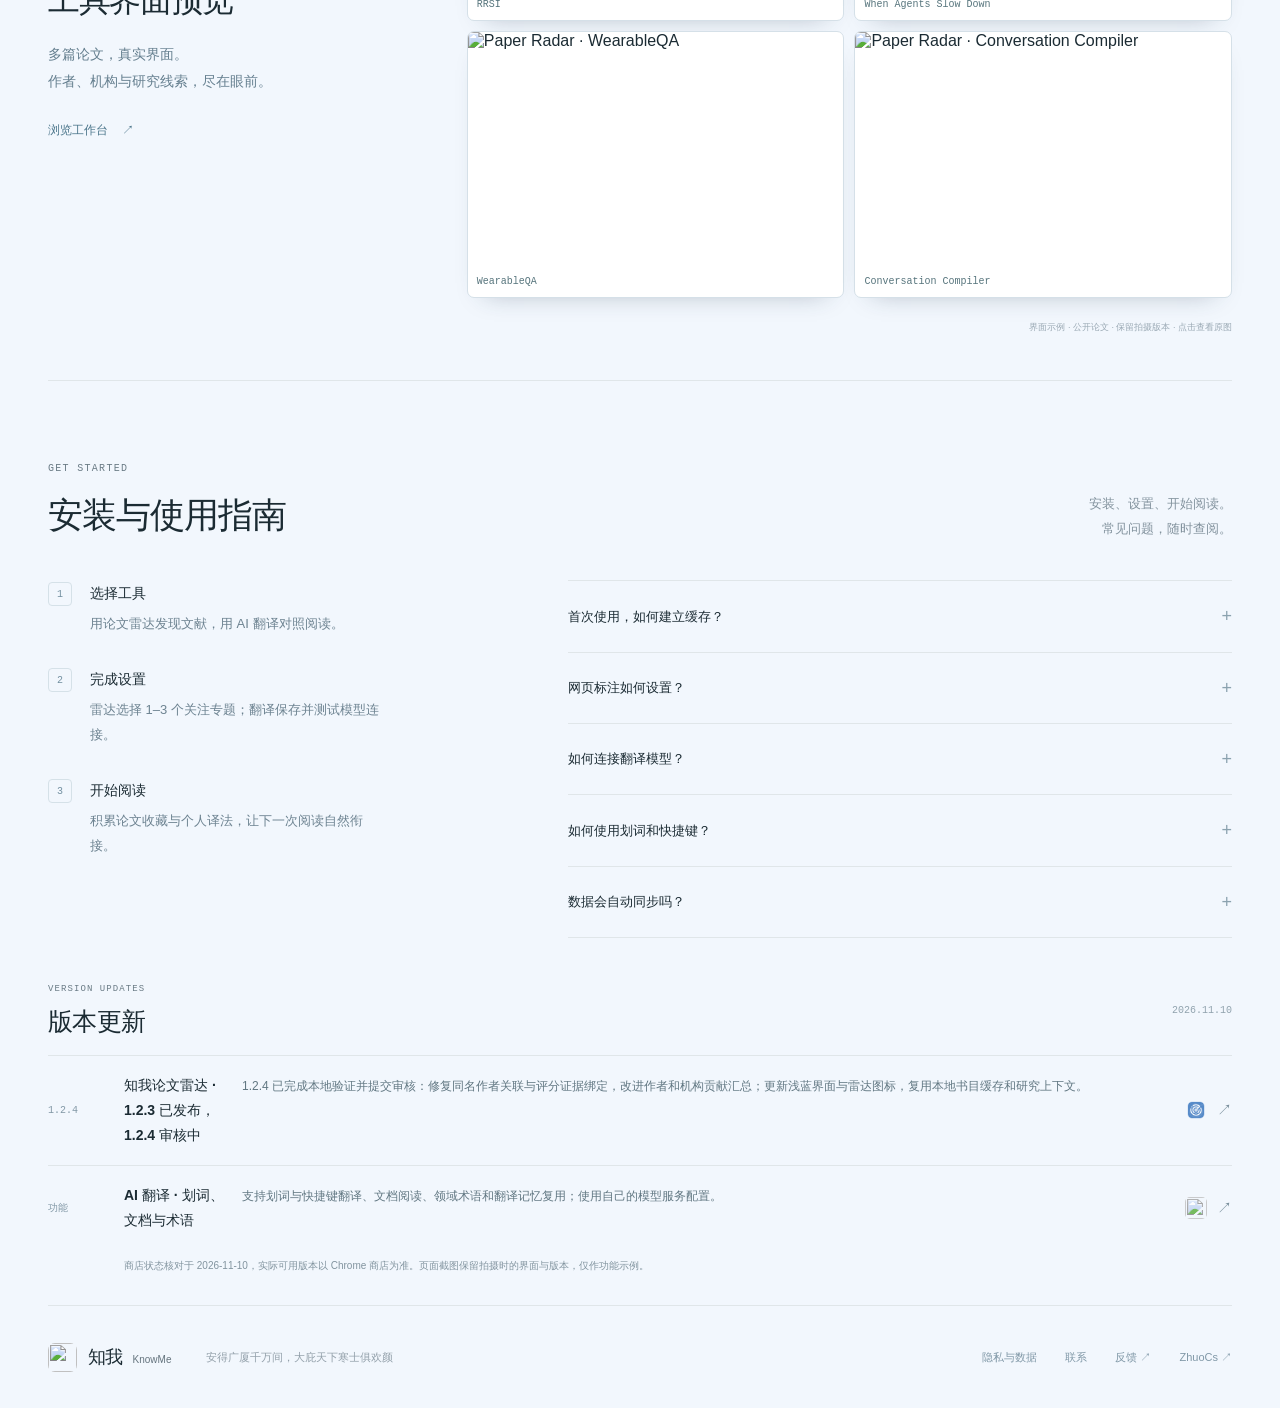
==== commit bd7cc3ff: "Sync homepage with current Radar release status Show 1.2.3 as published and 1.2.4 as in review; desc" ====
--- a/index.html
+++ b/index.html
@@ -162,7 +162,7 @@
     </section>
 
     <section class="atlas-section shell" id="research-atlas" aria-labelledby="atlas-title">
-      <div class="section-heading"><div><p class="eyebrow">KNOWME / RESEARCH ATLAS</p><h2 id="atlas-title">研究图谱与来源论文</h2></div><span class="atlas-preview">下一版预览</span></div>
+      <div class="section-heading"><div><p class="eyebrow">KNOWME / RESEARCH ATLAS</p><h2 id="atlas-title">研究图谱与来源论文</h2></div><span class="atlas-preview">公开交互图谱</span></div>
       <p class="atlas-intro">研究方向与阅读积累，逐渐形成作者和机构在你私人论文体系中的权重。每篇论文的个人分，随这些证据持续更新。</p>
       <div class="atlas-frame" data-atlas-state="idle" aria-busy="false"><div class="atlas-loading" role="status"><span class="atlas-loading-mark" aria-hidden="true"></span><span class="atlas-loading-label">正在展开研究图谱…</span></div><iframe data-atlas-src="assets/research-atlas.html?v=20261023-clarity1" title="可探索的作者合作图谱 · 公开数据演示" loading="eager" sandbox="allow-scripts allow-same-origin allow-popups allow-popups-to-escape-sandbox"></iframe></div>
       <div class="atlas-notes"><p>开启本地演化，在 Scholar 作者主页积累公开线索。仅存本机，可随时暂停、清除。</p><a href="assets/research-atlas.html?v=20261023-clarity1" target="_blank" rel="noopener noreferrer">展开探索 <span aria-hidden="true">↗</span></a></div>
@@ -193,7 +193,7 @@
       </div>
     </section>
 
-    <section class="real-view shell" aria-labelledby="real-title"><div class="real-copy"><p class="eyebrow">FROM THE WORKBENCH</p><h2 id="real-title">工具界面预览</h2><p>多篇论文，真实界面。<br>作者、机构与研究线索，尽在眼前。</p><button class="text-link" type="button" data-open-demo="radar">浏览工作台 <span aria-hidden="true">↗</span></button></div><figure class="paper-capture-grid"><a href="assets/radar-rrsi.png?v=20261024-gallery" target="_blank" rel="noopener noreferrer"><img src="assets/radar-rrsi.webp?v=20261024-gallery" alt="Paper Radar · RRSI" width="1280" height="800" loading="lazy"><span>RRSI</span></a><a href="assets/radar-agents.png?v=20261024-gallery" target="_blank" rel="noopener noreferrer"><img src="assets/radar-agents.webp?v=20261024-gallery" alt="Paper Radar · When Agents Slow Down" width="1280" height="800" loading="lazy"><span>When Agents Slow Down</span></a><a href="assets/radar-wearableqa.png?v=20261024-gallery" target="_blank" rel="noopener noreferrer"><img src="assets/radar-wearableqa.webp?v=20261024-gallery" alt="Paper Radar · WearableQA" width="1280" height="800" loading="lazy"><span>WearableQA</span></a><a href="assets/radar-conversation.png?v=20261024-gallery" target="_blank" rel="noopener noreferrer"><img src="assets/radar-conversation.webp?v=20261024-gallery" alt="Paper Radar · Conversation Compiler" width="1280" height="800" loading="lazy"><span>Conversation Compiler</span></a><figcaption>插件界面 · 公开论文示例 · 点击查看原图</figcaption></figure></section>
+    <section class="real-view shell" aria-labelledby="real-title"><div class="real-copy"><p class="eyebrow">FROM THE WORKBENCH</p><h2 id="real-title">工具界面预览</h2><p>多篇论文，真实界面。<br>作者、机构与研究线索，尽在眼前。</p><button class="text-link" type="button" data-open-demo="radar">浏览工作台 <span aria-hidden="true">↗</span></button></div><figure class="paper-capture-grid"><a href="assets/radar-rrsi.png?v=20261024-gallery" target="_blank" rel="noopener noreferrer"><img src="assets/radar-rrsi.webp?v=20261024-gallery" alt="Paper Radar · RRSI" width="1280" height="800" loading="lazy"><span>RRSI</span></a><a href="assets/radar-agents.png?v=20261024-gallery" target="_blank" rel="noopener noreferrer"><img src="assets/radar-agents.webp?v=20261024-gallery" alt="Paper Radar · When Agents Slow Down" width="1280" height="800" loading="lazy"><span>When Agents Slow Down</span></a><a href="assets/radar-wearableqa.png?v=20261024-gallery" target="_blank" rel="noopener noreferrer"><img src="assets/radar-wearableqa.webp?v=20261024-gallery" alt="Paper Radar · WearableQA" width="1280" height="800" loading="lazy"><span>WearableQA</span></a><a href="assets/radar-conversation.png?v=20261024-gallery" target="_blank" rel="noopener noreferrer"><img src="assets/radar-conversation.webp?v=20261024-gallery" alt="Paper Radar · Conversation Compiler" width="1280" height="800" loading="lazy"><span>Conversation Compiler</span></a><figcaption>界面示例 · 公开论文 · 保留拍摄版本 · 点击查看原图</figcaption></figure></section>
 
     <section class="guide-section shell" id="guide" aria-labelledby="guide-title"><div class="section-heading"><div><p class="eyebrow">GET STARTED</p><h2 id="guide-title">安装与使用指南</h2></div><p>安装、设置、开始阅读。<br>常见问题，随时查阅。</p></div><div class="guide-grid"><div class="quick-start"><div><span>1</span><p><strong>选择工具</strong><span>用论文雷达发现文献，用 AI 翻译对照阅读。</span></p></div><div><span>2</span><p><strong>完成设置</strong><span>雷达选择 1–3 个关注专题；翻译保存并测试模型连接。</span></p></div><div><span>3</span><p><strong>开始阅读</strong><span>积累论文收藏与个人译法，让下一次阅读自然衔接。</span></p></div></div><div class="faq-list">
       <details><summary>首次使用，如何建立缓存？<span aria-hidden="true">+</span></summary><p>先选专题，执行一次「联网更新」。之后可用「仅用缓存」回看相同日期与筛选范围。缓存模式不会访问 arXiv；如需最新论文，请主动更新。</p></details>
@@ -203,7 +203,7 @@
       <details><summary>数据会自动同步吗？<span aria-hidden="true">+</span></summary><p>收藏、缓存、个人译法与历史保存在当前浏览器，不随 Google 账号自动同步。更换设备、浏览器配置或卸载前，请先导出备份。翻译与连接测试由你选择的模型服务处理。</p></details>
     </div></div></section>
 
-    <section class="updates-section shell" id="updates" aria-labelledby="updates-title"><div class="section-heading"><div><p class="eyebrow">VERSION UPDATES</p><h2 id="updates-title">版本更新</h2></div><span class="updated-date">2026.10.23</span></div><a class="update-row" href="https://chromewebstore.google.com/detail/aneomkhamcijmfmeeegocbknklflilof?hl=zh-CN" target="_blank" rel="noopener noreferrer" aria-label="在 Chrome 商店查看论文雷达"><span class="release-version">1.0.5</span><div><h3>知我论文雷达 · 下一版</h3><p>缓存复用、检索与重新载入提速；可按个人评分精简缓存，保留前 N% 与收藏。新增近期研究匹配及可选 Scholar 个人参照。</p></div><span class="update-destination"><img src="assets/radar.png" alt="" width="30" height="30"><span class="update-arrow" aria-hidden="true">↗</span></span></a><a class="update-row" href="https://chromewebstore.google.com/detail/ggbnigoglmfkdfmjggiifmfoinncblgm?hl=zh-CN" target="_blank" rel="noopener noreferrer" aria-label="在 Chrome 商店查看AI 翻译"><span class="release-version">1.0.5</span><div><h3>AI 翻译 · 下一版</h3><p>默认推荐 Ling-3.1-flash，兼顾响应速度与调用成本，填写自己的 API Key 即可使用；收紧默认浮窗尺寸。</p></div><span class="update-destination"><img src="assets/translate.png" alt="" width="30" height="30"><span class="update-arrow" aria-hidden="true">↗</span></span></a><p class="update-note">1.0.5 功能预览。实际可用版本以 Chrome 商店为准；更新保留原有设置与收藏。</p></section>
+    <section class="updates-section shell" id="updates" aria-labelledby="updates-title"><div class="section-heading"><div><p class="eyebrow">VERSION UPDATES</p><h2 id="updates-title">版本更新</h2></div><span class="updated-date">2026.11.10</span></div><a class="update-row" href="https://chromewebstore.google.com/detail/aneomkhamcijmfmeeegocbknklflilof?hl=zh-CN" target="_blank" rel="noopener noreferrer" aria-label="在 Chrome 商店查看论文雷达"><span class="release-version">1.2.4</span><div><h3>知我论文雷达 · 1.2.3 已发布，1.2.4 审核中</h3><p>1.2.4 已完成本地验证并提交审核：修复同名作者关联与评分证据绑定，改进作者和机构贡献汇总；更新浅蓝界面与雷达图标，复用本地书目缓存和研究上下文。</p></div><span class="update-destination"><img src="assets/radar.png" alt="" width="30" height="30"><span class="update-arrow" aria-hidden="true">↗</span></span></a><a class="update-row" href="https://chromewebstore.google.com/detail/ggbnigoglmfkdfmjggiifmfoinncblgm?hl=zh-CN" target="_blank" rel="noopener noreferrer" aria-label="在 Chrome 商店查看AI 翻译"><span class="release-version">功能</span><div><h3>AI 翻译 · 划词、文档与术语</h3><p>支持划词与快捷键翻译、文档阅读、领域术语和翻译记忆复用；使用自己的模型服务配置。</p></div><span class="update-destination"><img src="assets/translate.png" alt="" width="30" height="30"><span class="update-arrow" aria-hidden="true">↗</span></span></a><p class="update-note">商店状态核对于 2026-11-10，实际可用版本以 Chrome 商店为准。页面截图保留拍摄时的界面与版本，仅作功能示例。</p></section>
   </main>
   <footer class="site-footer shell"><a class="brand" href="#top"><img src="assets/knowme.svg" width="30" height="30" alt=""><span>知我<span class="brand-en">KnowMe</span></span></a><p class="footer-quote" lang="zh-CN">安得广厦千万间，大庇天下寒士俱欢颜</p><div><button type="button" id="open-privacy">隐私与数据</button><span class="contact-entry"><button type="button" aria-describedby="contact-email">联系</button><span class="contact-email" id="contact-email" role="tooltip">hackerchenzhuo@gmail.com</span></span><a href="https://github.com/hackerchenzhuo/knowme-research-ai/issues" target="_blank" rel="noopener noreferrer">反馈 <span aria-hidden="true">↗</span></a><a href="https://github.com/hackerchenzhuo" target="_blank" rel="noopener noreferrer">ZhuoCs <span aria-hidden="true">↗</span></a></div></footer>
   <dialog class="privacy-dialog" id="privacy-dialog" aria-labelledby="privacy-title"><button class="dialog-close" type="button" id="close-privacy" aria-label="关闭隐私说明">×</button><p class="eyebrow">PRIVACY, IN PLAIN WORDS</p><h2 id="privacy-title">数据如何使用。</h2><p>本页演示使用公开论文与预置文字。交互仅作用于当前页面，不调用模型，也不读取插件数据、剪贴板或浏览历史。</p><h3>论文雷达</h3><p>缓存、收藏与设置保存在当前浏览器。主动检索或更新会访问 arXiv 等公开学术来源；网页标注使用本机记录与有限基础索引。</p><h3>AI 翻译</h3><p>模型连接、个人译法与翻译历史保存在本机。翻译或测试连接时，请求会发送至你选择的模型服务，并使用对应额度。重要记忆请定期导出备份。</p><p class="privacy-foot">数据用途、权限与管理方式，详见隐私说明。</p><div class="privacy-doc-links"><a href="radar-privacy.html">论文雷达隐私说明 ↗</a><a href="privacy.html">AI 翻译隐私说明 ↗</a></div></dialog>
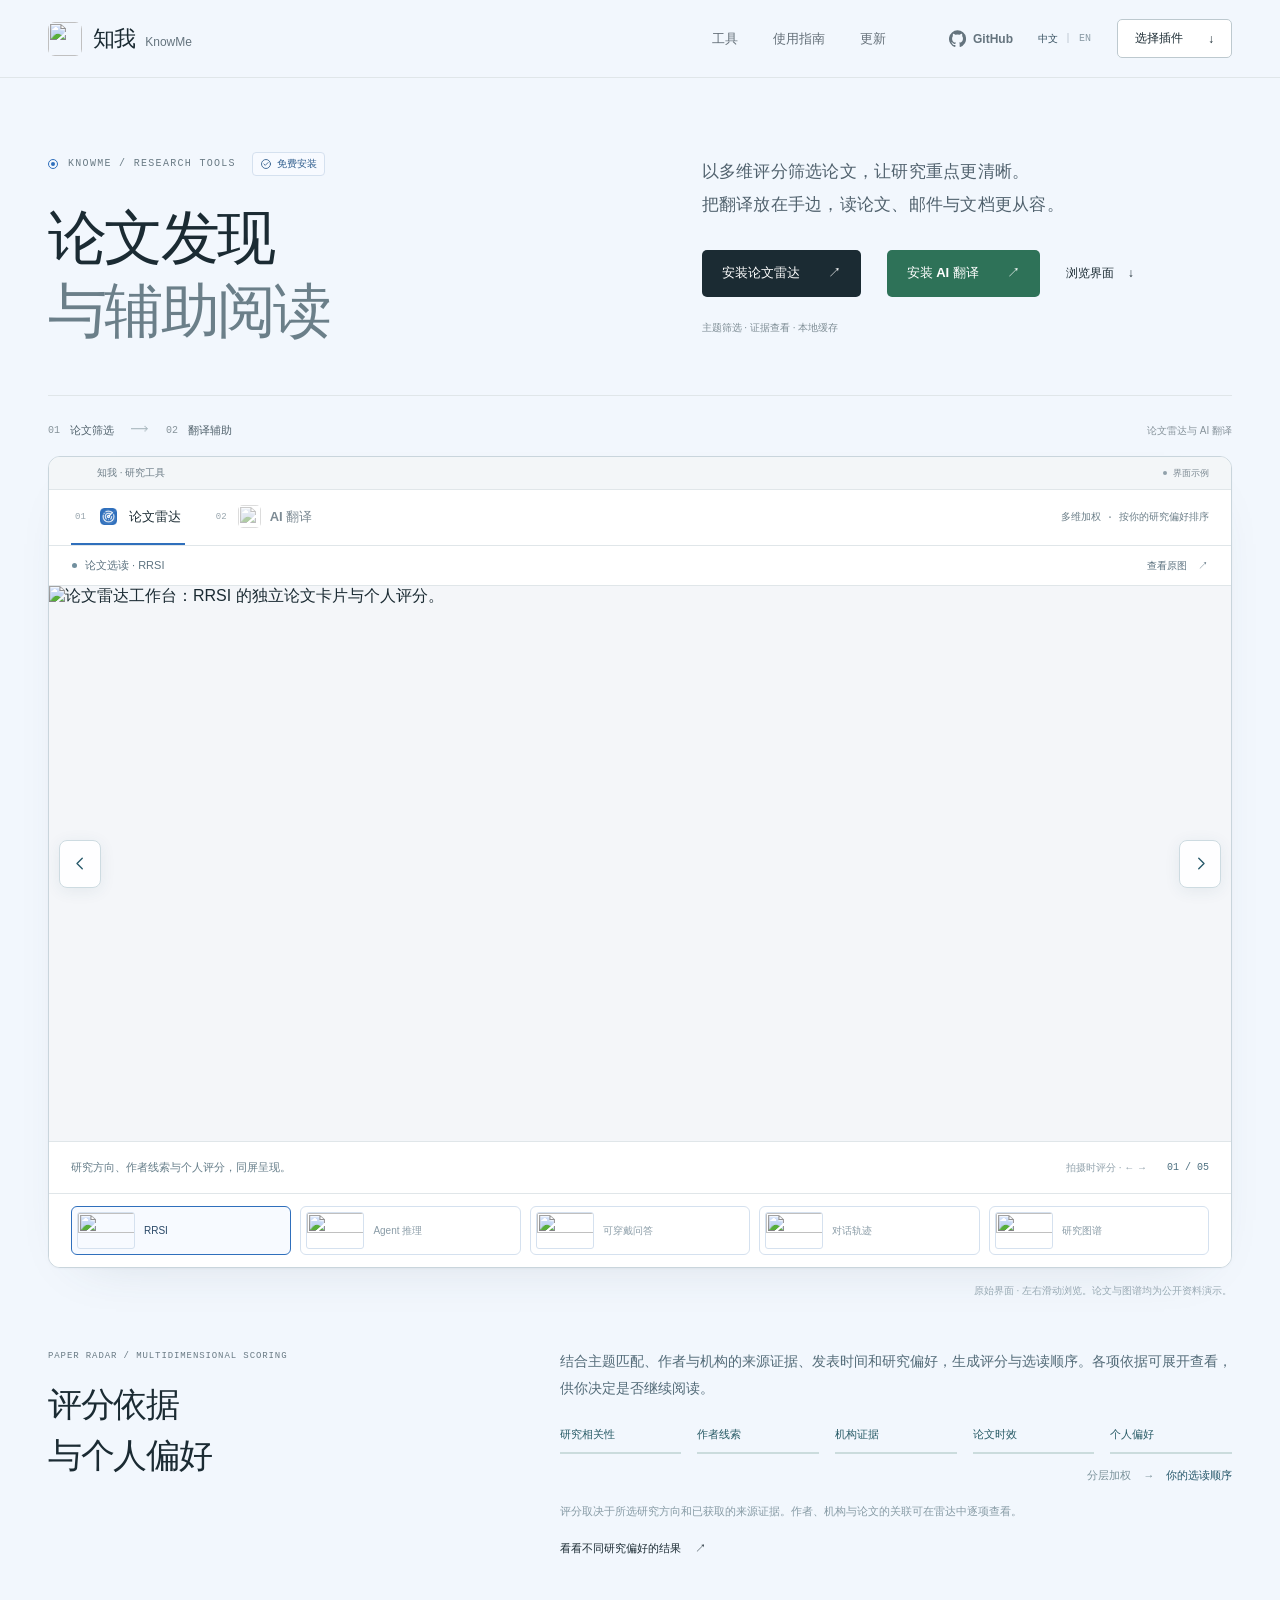
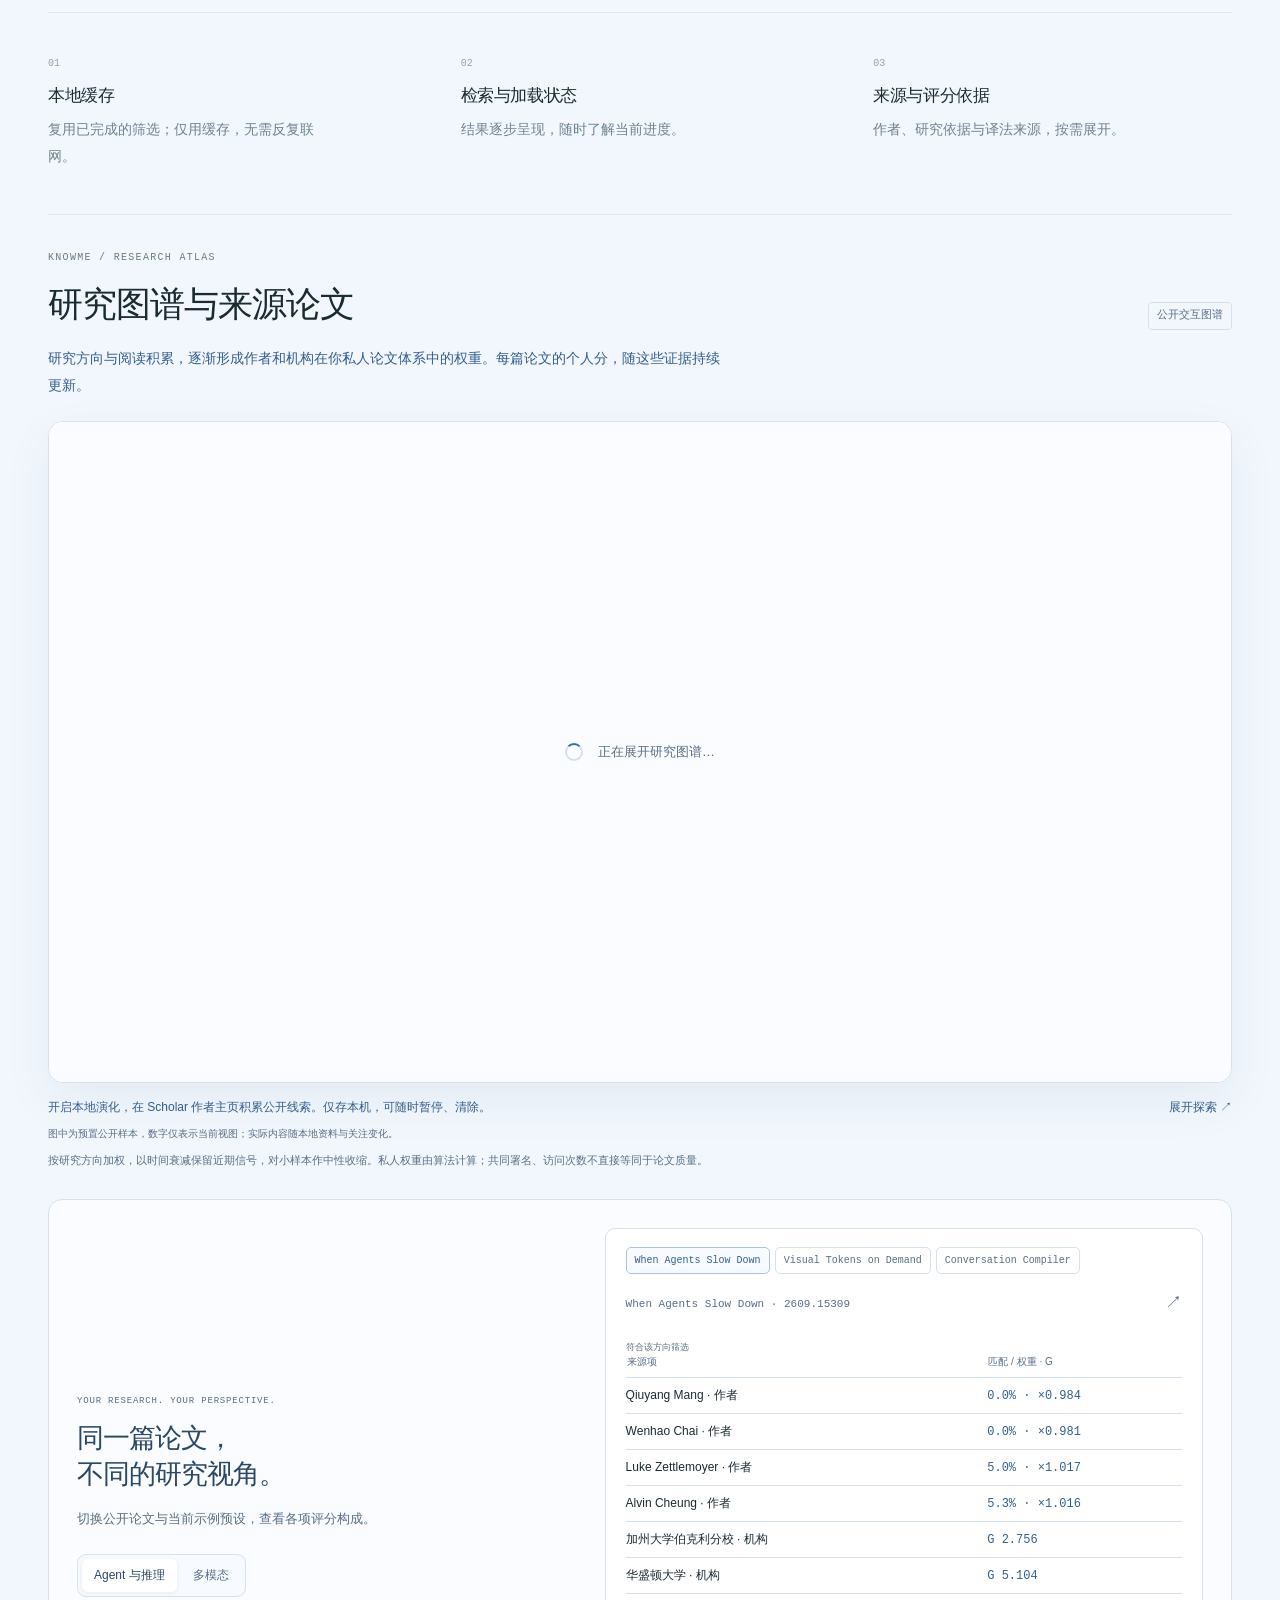
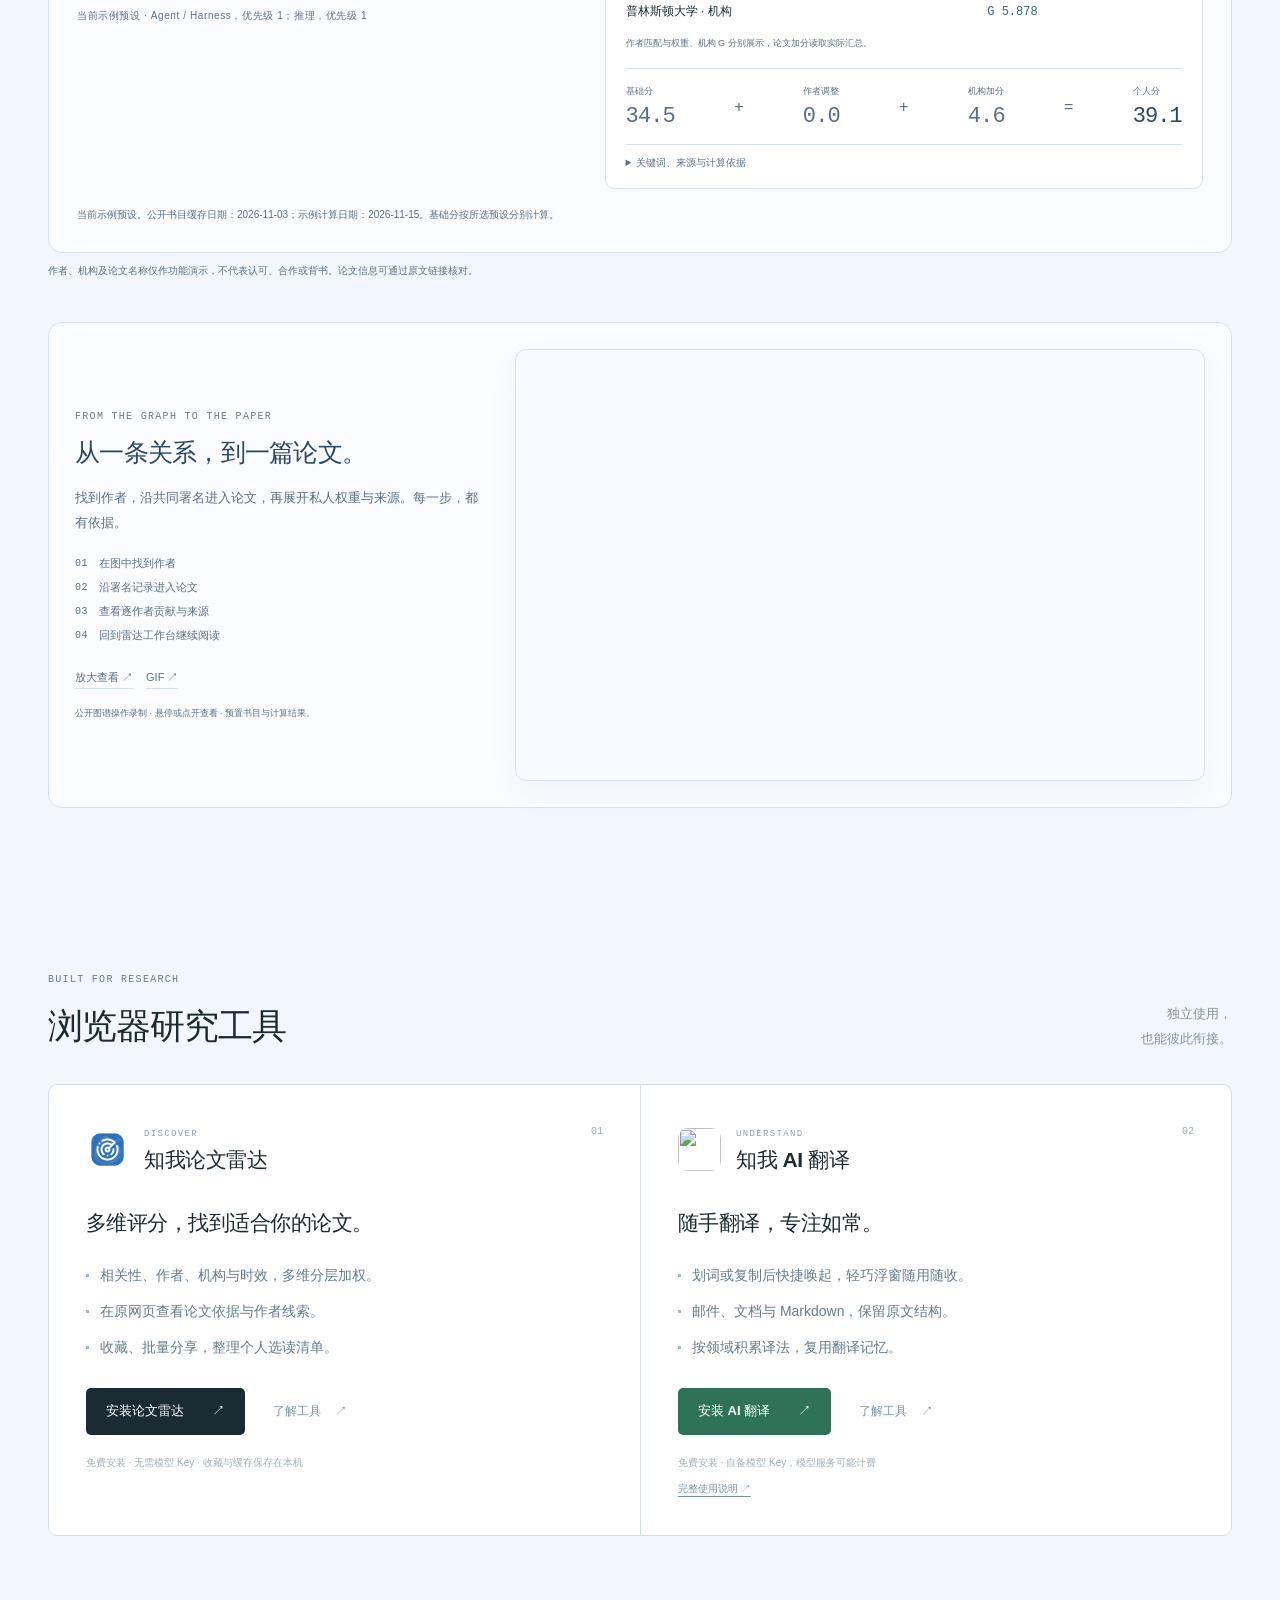
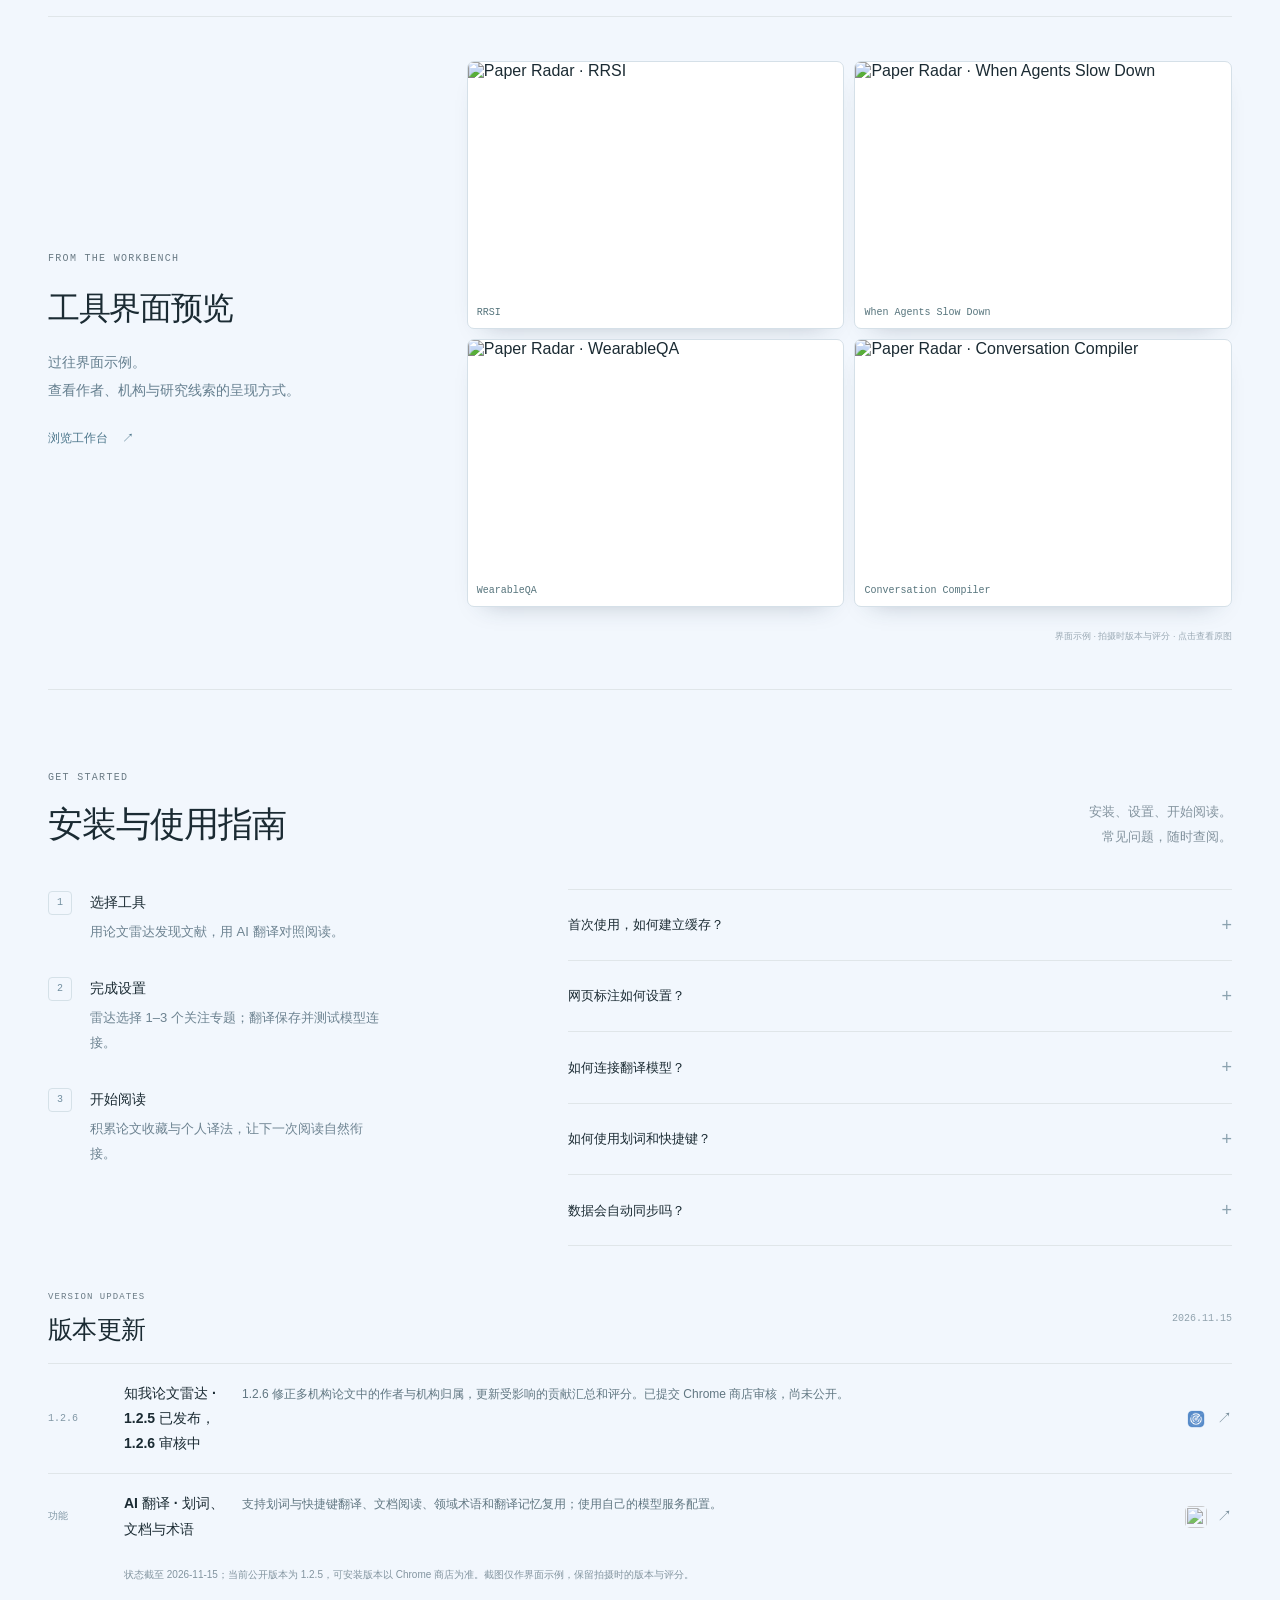
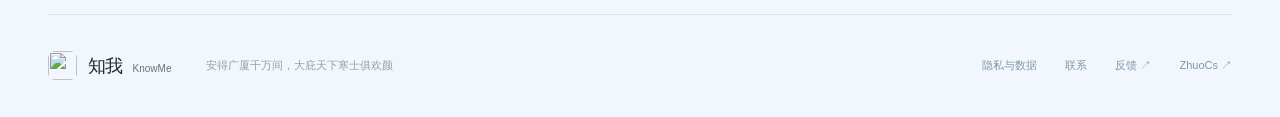
==== commit 0d310631: "Update Radar examples and release documentation Use current native scoring examples with explicit re" ====
--- a/index.html
+++ b/index.html
@@ -22,7 +22,7 @@
   <title>知我 · 论文发现与辅助阅读</title>
   <link rel="icon" type="image/svg+xml" href="assets/knowme.svg">
   <link rel="stylesheet" href="style.css?v=20261110-copy-v32">
-  <script src="app.js?v=20261024-gallery" defer></script>
+  <script src="app.js?v=20261115-radar126" defer></script>
   <script src="assets/atlas-motion.js?v=20261023-clarity1" defer></script>
 </head>
 <body class="copy-refresh-home">
@@ -47,7 +47,7 @@
       </div>
       <div class="experience-heading"><p><span>01</span> 论文筛选 <span class="flow-connector" aria-hidden="true">⟶</span> <span>02</span> 翻译辅助</p><span>论文雷达与 AI 翻译</span></div>
       <div class="experience" id="experience" data-mode="radar" data-stage="0">
-        <div class="window-bar"><span class="window-title"><img src="assets/knowme.svg" width="17" height="17" alt="">知我 · 研究工具</span><span class="demo-label"><i aria-hidden="true"></i>界面预览</span></div>
+        <div class="window-bar"><span class="window-title"><img src="assets/knowme.svg" width="17" height="17" alt="">知我 · 研究工具</span><span class="demo-label"><i aria-hidden="true"></i>界面示例</span></div>
         <div class="demo-toolbar">
           <div class="product-tabs" role="tablist" aria-label="选择工具演示">
             <button class="product-tab" id="radar-tab" role="tab" type="button" aria-selected="true" aria-controls="radar-demo" data-mode="radar"><span class="product-tab-index" aria-hidden="true">01</span><img src="assets/radar.png" width="23" height="23" alt="">论文雷达</button>
@@ -68,7 +68,7 @@
             <button class="capture-arrow capture-previous" type="button" data-capture-direction="-1" aria-label="上一张截图" aria-controls="radar-captures"><svg viewBox="0 0 24 24" aria-hidden="true"><path d="m14 6-6 6 6 6"/></svg></button>
             <button class="capture-arrow capture-next" type="button" data-capture-direction="1" aria-label="下一张截图" aria-controls="radar-captures"><svg viewBox="0 0 24 24" aria-hidden="true"><path d="m10 6 6 6-6 6"/></svg></button>
           </div>
-          <div class="capture-footer"><p id="capture-description">研究方向、作者线索与个人评分，同屏呈现。</p><span class="capture-hint" id="capture-hint">左右滑动，或按 ← →</span><span class="capture-position" id="capture-position" aria-hidden="true">01 / 05</span></div>
+          <div class="capture-footer"><p id="capture-description">研究方向、作者线索与个人评分，同屏呈现。</p><span class="capture-hint" id="capture-hint">拍摄时评分 · ← →</span><span class="capture-position" id="capture-position" aria-hidden="true">01 / 05</span></div>
         </div>
         <div id="translate-demo" class="demo-panel translate-panel" role="tabpanel" aria-labelledby="translate-tab" hidden>
           <section class="source-pane" aria-label="英文 Markdown 阅读笔记">
@@ -152,7 +152,7 @@
 
     <section class="score-section shell" id="ranking" aria-labelledby="score-title">
       <div class="score-heading"><p class="eyebrow">PAPER RADAR / MULTIDIMENSIONAL SCORING</p><h2 id="score-title">评分依据<br>与个人偏好</h2></div>
-      <div class="score-copy"><p>研究相关性、作者与机构、论文时效和个人偏好，经过细致的分层加权，形成综合价值、质量与时效及个人分，帮助你决定下一篇读什么。</p><div class="score-signals" aria-label="评分维度"><span>研究相关性</span><span>作者线索</span><span>机构证据</span><span>论文时效</span><span>个人偏好</span></div><div class="score-result"><span>分层加权</span><span aria-hidden="true">→</span><strong>你的选读顺序</strong></div><p class="score-note">研究偏好与公开证据变化，私人权重随之调整。各项评分依据，可在雷达中逐一展开。</p><a class="text-link" href="#personal-ranking-preview">看看不同研究偏好的结果 <span aria-hidden="true">↗</span></a></div>
+      <div class="score-copy"><p>结合主题匹配、作者与机构的来源证据、发表时间和研究偏好，生成评分与选读顺序。各项依据可展开查看，供你决定是否继续阅读。</p><div class="score-signals" aria-label="评分维度"><span>研究相关性</span><span>作者线索</span><span>机构证据</span><span>论文时效</span><span>个人偏好</span></div><div class="score-result"><span>分层加权</span><span aria-hidden="true">→</span><strong>你的选读顺序</strong></div><p class="score-note">评分取决于所选研究方向和已获取的来源证据。作者、机构与论文的关联可在雷达中逐项查看。</p><a class="text-link" href="#personal-ranking-preview">看看不同研究偏好的结果 <span aria-hidden="true">↗</span></a></div>
     </section>
 
     <section class="principles shell" aria-label="日常使用">
@@ -170,14 +170,15 @@
       <p class="atlas-source atlas-score-note" id="atlas-score-note">按研究方向加权，以时间衰减保留近期信号，对小样本作中性收缩。私人权重由算法计算；共同署名、访问次数不直接等同于论文质量。</p>
 
       <div class="personal-preview" id="personal-ranking-preview">
- <div class="personal-preview-copy"><p class="eyebrow">YOUR RESEARCH. YOUR PERSPECTIVE.</p><h3>同一篇论文，<br>不同的研究视角。</h3><p>作者与机构在你的研究体系中，各有分量。切换公开案例与研究偏好，查看计算结果。</p>
- <div class="personal-profile-switch" role="group" aria-label="切换研究偏好示例"><button type="button" data-personal-profile="agents" aria-pressed="true">Agent 与推理</button><button type="button" data-personal-profile="vision" aria-pressed="false">视觉与多模态</button></div><span class="personal-sample-label">公开书目 · 预置偏好 · 自动计算</span></div>
- <div class="personal-preview-paper"><div class="personal-paper-switch" role="group" aria-label="选择公开论文案例"><button type="button" data-personal-paper="2609.15309" aria-pressed="true">When Agents Slow Down</button><button type="button" data-personal-paper="2609.05405" aria-pressed="false">WearableQA</button><button type="button" data-personal-paper="2603.29678" aria-pressed="false">Conversation Compiler</button></div><div class="personal-preview-heading"><span data-personal-title></span><a data-personal-source href="https://arxiv.org/abs/2609.15309" target="_blank" rel="noopener noreferrer" aria-label="查看论文来源">↗</a></div>
- <table><caption class="sr-only">由公开书目与预置偏好计算的权重</caption><thead><tr><th>在我的研究体系中</th><th>私人权重</th></tr></thead><tbody data-personal-rows></tbody></table>
- <p class="personal-weight-note" data-personal-weight-note></p><div class="personal-equation" aria-live="polite"><div><small>基础分</small><b data-personal-base></b></div><span>+</span><div><small>作者调整</small><b data-personal-author-adjustment></b></div><span>+</span><div><small>机构调整</small><b data-personal-institution-adjustment></b></div><span>=</span><div class="personal-equation-total"><small>个人分</small><b data-personal-total></b></div></div>
- <details class="personal-method"><summary>关键词、来源与计算依据</summary><div data-personal-evidence></div><p>私人权重来自研究方向与有时间衰减的书目匹配；小样本向中性收缩。基础证据分保留既有评估规则，单独列示。</p></details></div>
- <p class="personal-preview-note">本例固定每篇论文的基础分，呈现私人权重的影响。公开书目快照：2026-10-21。论文、研究方向与证据更新后，结果也会变化。</p>
- <script type="application/json" id="personal-preview-data">{"asOf":"2026-10-21","source":"Precomputed by the extension engine using public bibliography. Preset preferences; no browsing history or personal data.","papers":[{"id":"2609.15309","short":"When Agents Slow Down","focusAuthor":"Luke Zettlemoyer","title":"When Agents Slow Down: Understanding LLM Agents' Test-Time Strategies via Elo-per-token Analysis","url":"https://arxiv.org/abs/2609.15309","cases":[{"id":"agents","name":"Agent 与推理","nameEn":"Agents & reasoning","base":30.2,"authorAdjustment":0,"institutionAdjustment":0,"total":30.2,"authors":[{"name":"Luke Zettlemoyer","weight":1,"judged":0,"matched":0,"adjustment":0,"state":"neutral"}],"institutions":[{"id":"berkeley","name":"加州大学伯克利分校","weight":0.997,"papers":573,"fit":1,"keywords":["agent"],"examples":[{"id":"2609.19090","title":"Securing quantum error correction against misleading advice from AI agents","date":"2026-09-16","url":"https://arxiv.org/abs/2609.19090"},{"id":"2609.15309","title":"When Agents Slow Down: Understanding LLM Agents' Test-Time Strategies via Elo-per-token Analysis","date":"2026-09-14","url":"https://arxiv.org/abs/2609.15309"},{"id":"2609.16436","title":"Interpreting and Steering LLM Agents for Social Simulations","date":"2026-09-14","url":"https://arxiv.org/abs/2609.16436"}],"state":"ready"},{"id":"washington","name":"华盛顿大学","weight":0.994,"papers":472,"fit":0.9,"keywords":["agent"],"examples":[{"id":"2609.15309","title":"When Agents Slow Down: Understanding LLM Agents' Test-Time Strategies via Elo-per-token Analysis","date":"2026-09-14","url":"https://arxiv.org/abs/2609.15309"},{"id":"2609.13443","title":"Learning to Solve Hard Problems in RL for LLMs by Never Giving Up","date":"2026-09-11","url":"https://arxiv.org/abs/2609.13443"},{"id":"2609.06783","title":"AURA-Eval: Evaluation Framework for Acting Under Risk Awareness in LLM Agent Trajectories","date":"2026-09-06","url":"https://arxiv.org/abs/2609.06783"}],"state":"ready"},{"id":"princeton","name":"普林斯顿大学","weight":1.01,"papers":367,"fit":1.5,"keywords":["reasoning","agent"],"examples":[{"id":"2609.15309","title":"When Agents Slow Down: Understanding LLM Agents' Test-Time Strategies via Elo-per-token Analysis","date":"2026-09-14","url":"https://arxiv.org/abs/2609.15309"},{"id":"2608.05139","title":"Toward Skill-Native LLMs: Skill Entropy for Benchmarking and Training Long-Horizon Reasoning","date":"2026-08-05","url":"https://arxiv.org/abs/2608.05139"},{"id":"2605.29025","title":"When Models Disagree: Rethinking LLM Evaluation for Public Comment Analysis","date":"2026-05-27","url":"https://arxiv.org/abs/2605.29025"}],"state":"ready"}]},{"id":"vision","name":"视觉与多模态","nameEn":"Vision & multimodal","base":30.2,"authorAdjustment":0,"institutionAdjustment":-0.1,"total":30.1,"authors":[{"name":"Luke Zettlemoyer","weight":1,"judged":0,"matched":0,"adjustment":0,"state":"neutral"}],"institutions":[{"id":"berkeley","name":"加州大学伯克利分校","weight":0.965,"papers":573,"fit":0,"keywords":["agent","LLM","advice","demonstration"],"examples":[{"id":"2609.19090","title":"Securing quantum error correction against misleading advice from AI agents","date":"2026-09-16","url":"https://arxiv.org/abs/2609.19090"},{"id":"2609.15309","title":"When Agents Slow Down: Understanding LLM Agents' Test-Time Strategies via Elo-per-token Analysis","date":"2026-09-14","url":"https://arxiv.org/abs/2609.15309"},{"id":"2609.16436","title":"Interpreting and Steering LLM Agents for Social Simulations","date":"2026-09-14","url":"https://arxiv.org/abs/2609.16436"}],"state":"ready"},{"id":"washington","name":"华盛顿大学","weight":0.966,"papers":472,"fit":0,"keywords":["never","agent","LLM","fitted"],"examples":[{"id":"2609.15309","title":"When Agents Slow Down: Understanding LLM Agents' Test-Time Strategies via Elo-per-token Analysis","date":"2026-09-14","url":"https://arxiv.org/abs/2609.15309"},{"id":"2609.13443","title":"Learning to Solve Hard Problems in RL for LLMs by Never Giving Up","date":"2026-09-11","url":"https://arxiv.org/abs/2609.13443"},{"id":"2609.06783","title":"AURA-Eval: Evaluation Framework for Acting Under Risk Awareness in LLM Agent Trajectories","date":"2026-09-06","url":"https://arxiv.org/abs/2609.06783"}],"state":"ready"},{"id":"princeton","name":"普林斯顿大学","weight":0.966,"papers":367,"fit":0,"keywords":["reasoning","galaxy","agent","LLM","public"],"examples":[{"id":"2609.15309","title":"When Agents Slow Down: Understanding LLM Agents' Test-Time Strategies via Elo-per-token Analysis","date":"2026-09-14","url":"https://arxiv.org/abs/2609.15309"},{"id":"2608.05139","title":"Toward Skill-Native LLMs: Skill Entropy for Benchmarking and Training Long-Horizon Reasoning","date":"2026-08-05","url":"https://arxiv.org/abs/2608.05139"},{"id":"2605.29025","title":"When Models Disagree: Rethinking LLM Evaluation for Public Comment Analysis","date":"2026-05-27","url":"https://arxiv.org/abs/2605.29025"}],"state":"ready"}]}]},{"id":"2609.05405","short":"WearableQA","focusAuthor":"Jason Wei","title":"WearableQA: A Benchmark for Health Reasoning over Real-World Wearable Data","url":"https://arxiv.org/abs/2609.05405","cases":[{"id":"agents","name":"Agent 与推理","nameEn":"Agents & reasoning","base":28.5,"authorAdjustment":0,"institutionAdjustment":0,"total":28.5,"authors":[{"name":"Jason Wei","weight":1,"judged":0,"matched":0,"adjustment":0,"state":"neutral"}],"institutions":[{"id":"meta","name":"Meta","weight":0.988,"papers":345,"fit":0.7,"keywords":["agent"],"examples":[{"id":"2609.10922","title":"Auto-RecSys: Harnessing Autonomous Research Agents for Industry-Scale Recommender System","date":"2026-09-10","url":"https://arxiv.org/abs/2609.10922"},{"id":"2609.03109","title":"SLIDEFORGE: An LLM Agent for Controllable Editing of Slides as Structured Artifacts","date":"2026-09-02","url":"https://arxiv.org/abs/2609.03109"},{"id":"2608.05446","title":"EvoHarness-RL: Learning Self-Evolving Runtime Harness for Long-Horizon LLM Agents","date":"2026-08-05","url":"https://arxiv.org/abs/2608.05446"}],"state":"ready"}]},{"id":"vision","name":"视觉与多模态","nameEn":"Vision & multimodal","base":28.5,"authorAdjustment":0,"institutionAdjustment":-0.1,"total":28.4,"authors":[{"name":"Jason Wei","weight":1,"judged":0,"matched":0,"adjustment":0,"state":"neutral"}],"institutions":[{"id":"meta","name":"Meta","weight":0.966,"papers":345,"fit":0,"keywords":["ads","recommendation","eye","agent","recommender"],"examples":[{"id":"2609.10922","title":"Auto-RecSys: Harnessing Autonomous Research Agents for Industry-Scale Recommender System","date":"2026-09-10","url":"https://arxiv.org/abs/2609.10922"},{"id":"2609.03109","title":"SLIDEFORGE: An LLM Agent for Controllable Editing of Slides as Structured Artifacts","date":"2026-09-02","url":"https://arxiv.org/abs/2609.03109"},{"id":"2608.05446","title":"EvoHarness-RL: Learning Self-Evolving Runtime Harness for Long-Horizon LLM Agents","date":"2026-08-05","url":"https://arxiv.org/abs/2608.05446"}],"state":"ready"}]}]},{"id":"2603.29678","short":"Conversation Compiler","focusAuthor":"Maneesh Agrawala","title":"View-oriented Conversation Compiler for Agent Trace Analysis","url":"https://arxiv.org/abs/2603.29678","cases":[{"id":"agents","name":"Agent 与推理","nameEn":"Agents & reasoning","base":21.3,"authorAdjustment":0,"institutionAdjustment":0,"total":21.3,"authors":[{"name":"Maneesh Agrawala","weight":1,"judged":0,"matched":0,"adjustment":0,"state":"neutral"}],"institutions":[{"id":"stanford","name":"斯坦福大学","weight":1.021,"papers":911,"fit":1.9,"keywords":["agent","reasoning"],"examples":[{"id":"2605.11633","title":"Can LLM Agents Respond to Disasters? Benchmarking Heterogeneous Geospatial Reasoning in Emergency Operations","date":"2026-05-12","url":"https://arxiv.org/abs/2605.11633"},{"id":"2609.19883","title":"PetriBench: Benchmarking LLM Reasoning over Dynamic State Spaces","date":"2026-09-17","url":"https://arxiv.org/abs/2609.19883"},{"id":"2608.05643","title":"Refining Over Resampling: Test-Time Self-Correction for LLM Reasoning","date":"2026-08-06","url":"https://arxiv.org/abs/2608.05643"}],"state":"ready"}]},{"id":"vision","name":"视觉与多模态","nameEn":"Vision & multimodal","base":21.3,"authorAdjustment":0,"institutionAdjustment":0,"total":21.3,"authors":[{"name":"Maneesh Agrawala","weight":1,"judged":0,"matched":0,"adjustment":0,"state":"neutral"}],"institutions":[{"id":"stanford","name":"斯坦福大学","weight":0.988,"papers":911,"fit":0.8,"keywords":["diffusion"],"examples":[{"id":"2605.11633","title":"Can LLM Agents Respond to Disasters? Benchmarking Heterogeneous Geospatial Reasoning in Emergency Operations","date":"2026-05-12","url":"https://arxiv.org/abs/2605.11633"},{"id":"2609.19883","title":"PetriBench: Benchmarking LLM Reasoning over Dynamic State Spaces","date":"2026-09-17","url":"https://arxiv.org/abs/2609.19883"},{"id":"2608.05643","title":"Refining Over Resampling: Test-Time Self-Correction for LLM Reasoning","date":"2026-08-06","url":"https://arxiv.org/abs/2608.05643"}],"state":"ready"}]}]}]}</script></div>
+ <div class="personal-preview-copy"><p class="eyebrow">YOUR RESEARCH. YOUR PERSPECTIVE.</p><h3>同一篇论文，<br>不同的研究视角。</h3><p>切换公开论文与当前示例预设，查看各项评分构成。</p>
+ <div class="personal-profile-switch" role="group" aria-label="切换当前示例预设"><button type="button" data-personal-profile="agents" data-personal-topics="agent-harness,reasoning" data-personal-priority="1" aria-pressed="true">Agent 与推理</button><button type="button" data-personal-profile="vision" data-personal-topics="multimodal-fusion" data-personal-priority="1" aria-pressed="false">多模态</button></div><span class="personal-sample-label" data-personal-preset-label>当前示例预设 · Agent 与推理均为优先级 1</span></div>
+ <div class="personal-preview-paper"><div class="personal-paper-switch" role="group" aria-label="选择公开论文案例"><button type="button" data-personal-paper="2609.15309" aria-pressed="true">When Agents Slow Down</button><button type="button" data-personal-paper="2610.18858" aria-pressed="false">Visual Tokens on Demand</button><button type="button" data-personal-paper="2603.29678" aria-pressed="false">Conversation Compiler</button></div><div class="personal-preview-heading"><span data-personal-title>读取示例中</span><a data-personal-source href="https://arxiv.org/abs/2609.15309" target="_blank" rel="noopener noreferrer" aria-label="查看论文来源">↗</a></div>
+ <p class="personal-weight-note" data-personal-eligibility role="status">正在读取方向资格…</p>
+ <table><caption class="sr-only">所选预设的作者项与机构 G 加分</caption><thead><tr><th>来源项</th><th>匹配 / 权重 · G</th></tr></thead><tbody data-personal-rows><tr><td colspan="2">正在读取示例结果…</td></tr></tbody></table>
+ <p class="personal-weight-note" data-personal-weight-note>作者匹配与权重、机构 G 分别展示，论文加分读取实际汇总。</p><div class="personal-equation" aria-live="polite"><div><small>基础分</small><b data-personal-base>—</b></div><span>+</span><div><small>作者调整</small><b data-personal-author-adjustment>—</b></div><span>+</span><div><small>机构加分</small><b data-personal-institution-adjustment>—</b></div><span>=</span><div class="personal-equation-total"><small>个人分</small><b data-personal-total>—</b></div></div>
+ <details class="personal-method"><summary>关键词、来源与计算依据</summary><div data-personal-evidence></div><p>作者匹配是百分比，× 表示作者权重。调整项与总分直接读取产品结果；机构各行 G 不相加，也不决定论文是否匹配所选方向。基础分按预设分别计算。</p></details></div>
+ <p class="personal-preview-note" data-personal-preview-note>当前示例预设。公开书目缓存日期：2026-11-03；示例计算日期：2026-11-15。基础分按所选预设分别计算。</p>
+ <script type="application/json" id="personal-preview-data">{"schema":"knowme-personal-preview-v2","asOf":"2026-11-15","computedAt":"2026-11-15T11:09:29.527Z","source":"Computed with the current 1.2.6 product runtime on a frozen public bibliography and explicit demo presets; no browsing history or private preferences.","runtime":{"productVersion":"1.2.6","scoringModel":"2026-11-05-v23-graph-primary:2026-10-08-institution-evidence-v4:75da7ca9:2026-10-01-field-evidence-v1:d96aae2e132debca8fd3bcf6f999fa337fd12ee4d58be134fbe2021761537ee6","personalModel":"personal-graph-primary-v7-support-separated-20261105","institutionModel":"institution-graph-primary-v10-raw-median-affiliation-review-20261115","networkModel":"institution-author-network-v6-affiliation-review-20261115"},"configuration":{"presetReconstruction":"Current explicit presets; original hidden preset parameters were not recoverable from the old webpage.","currentExplicitPresets":[{"id":"agents","name":"Agent 与推理","nameEn":"Agents & reasoning","topics":[{"id":"agent-harness","name":"Agent 与 Harness","priority":1,"terms":["context engineering","context management","context compaction","context compression","agent working memory","persistent agent state","long-horizon agents","long-horizon agent","agentic memory","agent memory","reasoning memory","procedural memory","experiential memory","self-evolving memory","skill library","skill bank","skill memory","agent workflow memory","agent harness","agent harnesses","agentic harness","agentic harnesses","harness engineering","harness design","harness optimization","tool-using agent","tool-augmented agent","tool interface","agent-computer interface","agent runtime","tool orchestration","model context protocol","environment harness","EnvHarness","agent orchestration","agent workflow","multi-agent coordination","multi-agent collaboration","agent routing","task routing","agent task decomposition","hierarchical agents","agent delegation","coding agents","strong-to-weak scaffolding","capability transfer via harnesses","inference-time harness","inference-time harnesses","agent scaffolding","cognitive offloading","deterministic offloading","prompt optimizer","prompt optimization"]},{"id":"reasoning","name":"推理方法与后训练","priority":1,"terms":["chain-of-thought","long chain-of-thought","reasoning trace","test-time scaling","test-time compute","test-time computation","inference-time scaling","post-training","reasoning model","reasoning reinforcement learning","self-correction","self-verification","reasoning verifier","latent reasoning","implicit reasoning","compressed latent reasoning","reasoning search","tree search reasoning","backtracking reasoning","MCTS reasoning","hierarchical reasoning","compositional reasoning","DAG reasoning","agentic reasoning","tool-augmented reasoning","long-horizon reasoning"]}]},{"id":"vision","name":"多模态","nameEn":"Multimodal","topics":[{"id":"multimodal-fusion","name":"多模态大模型","priority":1,"terms":["multimodal alignment","multimodal training","multimodal fusion","multi-modal fusion","cross-modal fusion","vision-language model","image-text model","cross-modal retrieval","vision-language retrieval","multimodal agent","vision-language agent","multimodal benchmark","multimodal evaluation","visual grounding","pixel-level grounding","spatial grounding","spatial reasoning","compositional visual reasoning","multi-image reasoning","multimodal RL","VLM RL","perception reward","visual grounding reward","VLM architecture","multimodal memory","vision encoder","modality gap"]}]}],"sourceSnapshot":{"label":"Frozen public research bibliography with two version-verified author-affiliation corrections","libraryRecords":174643,"earliestFirstSubmission":"2011-03-08T17:50:56.000Z","latestFirstSubmission":"2026-11-02T18:59:32.000Z","latestRecordCachedAt":"2026-11-03T17:20:34.796Z","latestSourceUpdate":"2026-11-02T18:59:32.000Z","librarySha256":"a43a908eb79ce919bc4e4d6e84867f9f1c521cb35ff03734d89456560fa67cb9","publicSeedSha256":"1669a265e24995efde0d1c47b127ca2ca90e4ccd4578bcf563bdb825c8dd269d","primaryCorrections":2,"context":"Complete supplied bibliography with current packaged public seed; not the website three-paper display subset","timing":"Source dates describe the frozen records; computedAt describes this current-runtime calculation"},"baseRule":"Current native scorePaper with each preset priorities; Base is recomputed per preset.","institutionRule":"Current product title-matched author diffusion and active-contributor raw-mean/median rule; not the manuscript Top15/parent experiment.","institutionDisplay":"Rows show native G; institutionAdjustment is the actual paper-level aggregate. Only author rows show fit weight."},"papers":[{"id":"2609.15309","short":"When Agents Slow Down","title":"When Agents Slow Down: Understanding LLM Agents' Test-Time Strategies via Elo-per-token Analysis","url":"https://arxiv.org/abs/2609.15309v1","version":1,"focusAuthor":"Luke Zettlemoyer","cases":[{"id":"agents","name":"Agent 与推理","nameEn":"Agents & reasoning","state":"computed","eligibleForPreset":true,"base":34.5,"authorAdjustment":0,"institutionAdjustment":4.6,"total":39.1,"baseComponents":{"topic":21,"frontierModel":3,"institution":0,"catalogAuthor":12.5,"networkAuthor":0,"recencyPenalty":2,"soloAuthorPenalty":0,"venuePenalty":0},"authors":[{"name":"Qiuyang Mang","weight":0.984,"fit":0,"judged":13,"matched":0,"adjustment":0,"state":"ready","examples":[{"title":"AdaEvolve: Adaptive LLM Driven Zeroth-Order Optimization","url":"https://arxiv.org/abs/2602.20133"}]},{"name":"Wenhao Chai","weight":0.981,"fit":0,"judged":19,"matched":0,"adjustment":0,"state":"ready","examples":[{"title":"Agent Banana: High-Fidelity Image Editing with Agentic Thinking and Tooling","url":"https://arxiv.org/abs/2602.09084"}]},{"name":"Luke Zettlemoyer","weight":1.017,"fit":5,"judged":40,"matched":2,"adjustment":0,"state":"ready","examples":[{"title":"Prefix Sliding for efficient test-time scaling","url":"https://arxiv.org/abs/2608.26070"}]},{"name":"Alvin Cheung","weight":1.016,"fit":5.3,"judged":19,"matched":1,"adjustment":0,"state":"ready","examples":[{"title":"Playing Psychic: Using Thought Trees to Predict Reasoning Models Accuracy on Coding Tasks","url":"https://arxiv.org/abs/2604.16931"}]}],"institutions":[{"id":"berkeley","name":"加州大学伯克利分校","nameEn":"University of California, Berkeley","graphScore":2.756,"papers":332,"fit":8.237,"state":"ready","keywords":["Agent 与 Harness","推理方法与后训练"],"examples":[{"id":"2610.01023","title":"Groundability, Not Scale Alone: When Weak Reviewers Can Audit Strong Coding Agents","url":"https://arxiv.org/abs/2610.01023"}]},{"id":"washington","name":"华盛顿大学","nameEn":"University of Washington","graphScore":5.104,"papers":252,"fit":9.509,"state":"ready","keywords":["Agent 与 Harness","推理方法与后训练"],"examples":[{"id":"2609.31995","title":"Before the Rollout Ends: Early Terminal Reward Prediction for Long-horizon Coding Agents","url":"https://arxiv.org/abs/2609.31995"}]},{"id":"princeton","name":"普林斯顿大学","nameEn":"Princeton University","graphScore":5.878,"papers":237,"fit":11.126,"state":"ready","keywords":["Agent 与 Harness","推理方法与后训练"],"examples":[{"id":"2605.08580","title":"Slipstream: Trajectory-Grounded Compaction Validation for Long-Horizon Agents","url":"https://arxiv.org/abs/2605.08580"}]}],"missing":{"paper":false,"personalAuthorState":"ready","personalInstitutionState":"ready"}},{"id":"vision","name":"多模态","nameEn":"Multimodal","state":"computed","eligibleForPreset":false,"base":26.5,"authorAdjustment":0,"institutionAdjustment":5.8,"total":32.3,"baseComponents":{"topic":13,"frontierModel":3,"institution":0,"catalogAuthor":12.5,"networkAuthor":0,"recencyPenalty":2,"soloAuthorPenalty":0,"venuePenalty":0},"authors":[{"name":"Qiuyang Mang","weight":0.988,"fit":0,"judged":13,"matched":0,"adjustment":0,"state":"ready","examples":[{"title":"AdaEvolve: Adaptive LLM Driven Zeroth-Order Optimization","url":"https://arxiv.org/abs/2602.20133"}]},{"name":"Wenhao Chai","weight":1.021,"fit":5.3,"judged":19,"matched":1,"adjustment":0,"state":"ready","examples":[{"title":"Hybrid Token Compression for Vision-Language Models","url":"https://arxiv.org/abs/2512.08240"}]},{"name":"Luke Zettlemoyer","weight":1.003,"fit":2.5,"judged":40,"matched":1,"adjustment":0,"state":"ready","examples":[{"title":"Tuna-2: Pixel Embeddings Beat Vision Encoders for Multimodal Understanding and Generation","url":"https://arxiv.org/abs/2604.24763"}]},{"name":"Alvin Cheung","weight":0.986,"fit":0,"judged":19,"matched":0,"adjustment":0,"state":"ready","examples":[{"title":"Arming Data Agents with Tribal Knowledge","url":"https://arxiv.org/abs/2602.13521"}]}],"institutions":[{"id":"berkeley","name":"加州大学伯克利分校","nameEn":"University of California, Berkeley","graphScore":5.849,"papers":332,"fit":6.846,"state":"ready","keywords":["多模态大模型"],"examples":[{"id":"2606.04433","title":"Stateful Visual Encoders for Vision-Language Models","url":"https://arxiv.org/abs/2606.04433"}]},{"id":"washington","name":"华盛顿大学","nameEn":"University of Washington","graphScore":5.679,"papers":252,"fit":8.316,"state":"ready","keywords":["多模态大模型"],"examples":[{"id":"2605.20165","title":"CaMo: Camera Motion Grounded Evaluation and Training for Vision-Language Models","url":"https://arxiv.org/abs/2605.20165"}]},{"id":"princeton","name":"普林斯顿大学","nameEn":"Princeton University","graphScore":5.728,"papers":237,"fit":8.201,"state":"ready","keywords":["多模态大模型"],"examples":[{"id":"2610.12942","title":"In-Context Learning Can Help Vision-Language Models Overcome Training Priors","url":"https://arxiv.org/abs/2610.12942"}]}],"missing":{"paper":false,"personalAuthorState":"ready","personalInstitutionState":"ready"}}]},{"id":"2610.18858","short":"Visual Tokens on Demand","title":"Visual Tokens on Demand: Visual Budgeting for Scalable and Efficient Multi-Image Reasoning in Multimodal LLMs","url":"https://arxiv.org/abs/2610.18858v1","version":1,"focusAuthor":null,"cases":[{"id":"agents","name":"Agent 与推理","nameEn":"Agents & reasoning","state":"computed","eligibleForPreset":false,"base":25.1,"authorAdjustment":0,"institutionAdjustment":0,"total":25.1,"baseComponents":{"topic":22.5,"frontierModel":3,"institution":0,"catalogAuthor":0,"networkAuthor":0,"recencyPenalty":0.4,"soloAuthorPenalty":0,"venuePenalty":0},"authors":[],"institutions":[],"missing":{"paper":false,"personalAuthorState":"insufficient-evidence","personalInstitutionState":"insufficient-evidence"}},{"id":"vision","name":"多模态","nameEn":"Multimodal","state":"computed","eligibleForPreset":true,"base":31.6,"authorAdjustment":0,"institutionAdjustment":0,"total":31.6,"baseComponents":{"topic":29,"frontierModel":3,"institution":0,"catalogAuthor":0,"networkAuthor":0,"recencyPenalty":0.4,"soloAuthorPenalty":0,"venuePenalty":0},"authors":[],"institutions":[],"missing":{"paper":false,"personalAuthorState":"insufficient-evidence","personalInstitutionState":"insufficient-evidence"}}]},{"id":"2603.29678","short":"Conversation Compiler","title":"View-oriented Conversation Compiler for Agent Trace Analysis","url":"https://arxiv.org/abs/2603.29678v3","version":3,"focusAuthor":"Maneesh Agrawala","cases":[{"id":"agents","name":"Agent 与推理","nameEn":"Agents & reasoning","state":"computed","eligibleForPreset":true,"base":28.2,"authorAdjustment":0.3,"institutionAdjustment":4.8,"total":33.3,"baseComponents":{"topic":25,"frontierModel":0,"institution":0,"catalogAuthor":10.7,"networkAuthor":0,"recencyPenalty":7.5,"soloAuthorPenalty":0,"venuePenalty":0},"authors":[{"name":"Lvmin Zhang","weight":1.016,"fit":5.3,"judged":19,"matched":1,"adjustment":0.1,"state":"ready","examples":[{"title":"FourTune: Towards Fully 4-Bit Efficient Post-Training for Diffusion Models","url":"https://arxiv.org/abs/2607.05711"}]},{"name":"Maneesh Agrawala","weight":1.048,"fit":10,"judged":20,"matched":2,"adjustment":0.2,"state":"ready","examples":[{"title":"FourTune: Towards Fully 4-Bit Efficient Post-Training for Diffusion Models","url":"https://arxiv.org/abs/2607.05711"}]}],"institutions":[{"id":"stanford","name":"斯坦福大学","nameEn":"Stanford University","graphScore":4.784,"papers":550,"fit":8.918,"state":"ready","keywords":["Agent 与 Harness","推理方法与后训练"],"examples":[{"id":"2609.19465","title":"Compositional Reasoning in Language Models under Reinforcement Learning Post-Training","url":"https://arxiv.org/abs/2609.19465"}]}],"missing":{"paper":false,"personalAuthorState":"ready","personalInstitutionState":"ready"}},{"id":"vision","name":"多模态","nameEn":"Multimodal","state":"computed","eligibleForPreset":false,"base":17.2,"authorAdjustment":-0.2,"institutionAdjustment":0.5,"total":17.5,"baseComponents":{"topic":14,"frontierModel":0,"institution":0,"catalogAuthor":10.7,"networkAuthor":0,"recencyPenalty":7.5,"soloAuthorPenalty":0,"venuePenalty":0},"authors":[{"name":"Lvmin Zhang","weight":0.986,"fit":0,"judged":19,"matched":0,"adjustment":-0.1,"state":"ready","examples":[{"title":"EchoWM: Open and Enterable Omnimodal World Models","url":"https://arxiv.org/abs/2608.23189"}]},{"name":"Maneesh Agrawala","weight":0.986,"fit":0,"judged":20,"matched":0,"adjustment":-0.1,"state":"ready","examples":[{"title":"Advances in Agentic Computer Graphics","url":"https://arxiv.org/abs/2611.01860"}]}],"institutions":[{"id":"stanford","name":"斯坦福大学","nameEn":"Stanford University","graphScore":0.467,"papers":550,"fit":8.02,"state":"ready","keywords":["多模态大模型"],"examples":[{"id":"2606.12953","title":"OpenMedQ: Broad Open Pretraining for Medical Vision-Language Models","url":"https://arxiv.org/abs/2606.12953"}]}],"missing":{"paper":false,"personalAuthorState":"ready","personalInstitutionState":"ready"}}]}]}</script></div>
 <p class="atlas-source public-attribution">作者、机构及论文名称仅作功能演示，不代表认可、合作或背书。论文信息可通过原文链接核对。</p>
       <div class="atlas-walkthrough" id="research-demo">
         <div class="atlas-walkthrough-copy"><p class="eyebrow">FROM THE GRAPH TO THE PAPER</p><h3>从一条关系，到一篇论文。</h3><p>找到作者，沿共同署名进入论文，再展开私人权重与来源。每一步，都有依据。</p><ol><li>在图中找到作者</li><li>沿署名记录进入论文</li><li>查看逐作者贡献与来源</li><li>回到雷达工作台继续阅读</li></ol><div class="atlas-motion-actions"><button type="button" id="atlas-motion-open">放大查看 <span aria-hidden="true">↗</span></button><a href="assets/research-to-paper.gif?v=20261024-motion" target="_blank" rel="noopener noreferrer">GIF <span aria-hidden="true">↗</span></a></div><small>公开图谱操作录制 · 悬停或点开查看 · 预置书目与计算结果。</small></div>
@@ -193,7 +194,7 @@
       </div>
     </section>
 
-    <section class="real-view shell" aria-labelledby="real-title"><div class="real-copy"><p class="eyebrow">FROM THE WORKBENCH</p><h2 id="real-title">工具界面预览</h2><p>多篇论文，真实界面。<br>作者、机构与研究线索，尽在眼前。</p><button class="text-link" type="button" data-open-demo="radar">浏览工作台 <span aria-hidden="true">↗</span></button></div><figure class="paper-capture-grid"><a href="assets/radar-rrsi.png?v=20261024-gallery" target="_blank" rel="noopener noreferrer"><img src="assets/radar-rrsi.webp?v=20261024-gallery" alt="Paper Radar · RRSI" width="1280" height="800" loading="lazy"><span>RRSI</span></a><a href="assets/radar-agents.png?v=20261024-gallery" target="_blank" rel="noopener noreferrer"><img src="assets/radar-agents.webp?v=20261024-gallery" alt="Paper Radar · When Agents Slow Down" width="1280" height="800" loading="lazy"><span>When Agents Slow Down</span></a><a href="assets/radar-wearableqa.png?v=20261024-gallery" target="_blank" rel="noopener noreferrer"><img src="assets/radar-wearableqa.webp?v=20261024-gallery" alt="Paper Radar · WearableQA" width="1280" height="800" loading="lazy"><span>WearableQA</span></a><a href="assets/radar-conversation.png?v=20261024-gallery" target="_blank" rel="noopener noreferrer"><img src="assets/radar-conversation.webp?v=20261024-gallery" alt="Paper Radar · Conversation Compiler" width="1280" height="800" loading="lazy"><span>Conversation Compiler</span></a><figcaption>界面示例 · 公开论文 · 保留拍摄版本 · 点击查看原图</figcaption></figure></section>
+    <section class="real-view shell" aria-labelledby="real-title"><div class="real-copy"><p class="eyebrow">FROM THE WORKBENCH</p><h2 id="real-title">工具界面预览</h2><p>过往界面示例。<br>查看作者、机构与研究线索的呈现方式。</p><button class="text-link" type="button" data-open-demo="radar">浏览工作台 <span aria-hidden="true">↗</span></button></div><figure class="paper-capture-grid"><a href="assets/radar-rrsi.png?v=20261024-gallery" target="_blank" rel="noopener noreferrer"><img src="assets/radar-rrsi.webp?v=20261024-gallery" alt="Paper Radar · RRSI" width="1280" height="800" loading="lazy"><span>RRSI</span></a><a href="assets/radar-agents.png?v=20261024-gallery" target="_blank" rel="noopener noreferrer"><img src="assets/radar-agents.webp?v=20261024-gallery" alt="Paper Radar · When Agents Slow Down" width="1280" height="800" loading="lazy"><span>When Agents Slow Down</span></a><a href="assets/radar-wearableqa.png?v=20261024-gallery" target="_blank" rel="noopener noreferrer"><img src="assets/radar-wearableqa.webp?v=20261024-gallery" alt="Paper Radar · WearableQA" width="1280" height="800" loading="lazy"><span>WearableQA</span></a><a href="assets/radar-conversation.png?v=20261024-gallery" target="_blank" rel="noopener noreferrer"><img src="assets/radar-conversation.webp?v=20261024-gallery" alt="Paper Radar · Conversation Compiler" width="1280" height="800" loading="lazy"><span>Conversation Compiler</span></a><figcaption>界面示例 · 拍摄时版本与评分 · 点击查看原图</figcaption></figure></section>
 
     <section class="guide-section shell" id="guide" aria-labelledby="guide-title"><div class="section-heading"><div><p class="eyebrow">GET STARTED</p><h2 id="guide-title">安装与使用指南</h2></div><p>安装、设置、开始阅读。<br>常见问题，随时查阅。</p></div><div class="guide-grid"><div class="quick-start"><div><span>1</span><p><strong>选择工具</strong><span>用论文雷达发现文献，用 AI 翻译对照阅读。</span></p></div><div><span>2</span><p><strong>完成设置</strong><span>雷达选择 1–3 个关注专题；翻译保存并测试模型连接。</span></p></div><div><span>3</span><p><strong>开始阅读</strong><span>积累论文收藏与个人译法，让下一次阅读自然衔接。</span></p></div></div><div class="faq-list">
       <details><summary>首次使用，如何建立缓存？<span aria-hidden="true">+</span></summary><p>先选专题，执行一次「联网更新」。之后可用「仅用缓存」回看相同日期与筛选范围。缓存模式不会访问 arXiv；如需最新论文，请主动更新。</p></details>
@@ -203,7 +204,7 @@
       <details><summary>数据会自动同步吗？<span aria-hidden="true">+</span></summary><p>收藏、缓存、个人译法与历史保存在当前浏览器，不随 Google 账号自动同步。更换设备、浏览器配置或卸载前，请先导出备份。翻译与连接测试由你选择的模型服务处理。</p></details>
     </div></div></section>
 
-    <section class="updates-section shell" id="updates" aria-labelledby="updates-title"><div class="section-heading"><div><p class="eyebrow">VERSION UPDATES</p><h2 id="updates-title">版本更新</h2></div><span class="updated-date">2026.11.10</span></div><a class="update-row" href="https://chromewebstore.google.com/detail/aneomkhamcijmfmeeegocbknklflilof?hl=zh-CN" target="_blank" rel="noopener noreferrer" aria-label="在 Chrome 商店查看论文雷达"><span class="release-version">1.2.4</span><div><h3>知我论文雷达 · 1.2.3 已发布，1.2.4 审核中</h3><p>1.2.4 已完成本地验证并提交审核：修复同名作者关联与评分证据绑定，改进作者和机构贡献汇总；更新浅蓝界面与雷达图标，复用本地书目缓存和研究上下文。</p></div><span class="update-destination"><img src="assets/radar.png" alt="" width="30" height="30"><span class="update-arrow" aria-hidden="true">↗</span></span></a><a class="update-row" href="https://chromewebstore.google.com/detail/ggbnigoglmfkdfmjggiifmfoinncblgm?hl=zh-CN" target="_blank" rel="noopener noreferrer" aria-label="在 Chrome 商店查看AI 翻译"><span class="release-version">功能</span><div><h3>AI 翻译 · 划词、文档与术语</h3><p>支持划词与快捷键翻译、文档阅读、领域术语和翻译记忆复用；使用自己的模型服务配置。</p></div><span class="update-destination"><img src="assets/translate.png" alt="" width="30" height="30"><span class="update-arrow" aria-hidden="true">↗</span></span></a><p class="update-note">商店状态核对于 2026-11-10，实际可用版本以 Chrome 商店为准。页面截图保留拍摄时的界面与版本，仅作功能示例。</p></section>
+    <section class="updates-section shell" id="updates" aria-labelledby="updates-title"><div class="section-heading"><div><p class="eyebrow">VERSION UPDATES</p><h2 id="updates-title">版本更新</h2></div><span class="updated-date">2026.11.15</span></div><a class="update-row" href="https://chromewebstore.google.com/detail/aneomkhamcijmfmeeegocbknklflilof?hl=zh-CN" target="_blank" rel="noopener noreferrer" aria-label="在 Chrome 商店查看论文雷达"><span class="release-version">1.2.6</span><div><h3>知我论文雷达 · 1.2.5 已发布，1.2.6 审核中</h3><p>1.2.6 修正多机构论文中的作者与机构归属，更新受影响的贡献汇总和评分。已提交 Chrome 商店审核，尚未公开。</p></div><span class="update-destination"><img src="assets/radar.png" alt="" width="30" height="30"><span class="update-arrow" aria-hidden="true">↗</span></span></a><a class="update-row" href="https://chromewebstore.google.com/detail/ggbnigoglmfkdfmjggiifmfoinncblgm?hl=zh-CN" target="_blank" rel="noopener noreferrer" aria-label="在 Chrome 商店查看AI 翻译"><span class="release-version">功能</span><div><h3>AI 翻译 · 划词、文档与术语</h3><p>支持划词与快捷键翻译、文档阅读、领域术语和翻译记忆复用；使用自己的模型服务配置。</p></div><span class="update-destination"><img src="assets/translate.png" alt="" width="30" height="30"><span class="update-arrow" aria-hidden="true">↗</span></span></a><p class="update-note">状态截至 2026-11-15；当前公开版本为 1.2.5，可安装版本以 Chrome 商店为准。截图仅作界面示例，保留拍摄时的版本与评分。</p></section>
   </main>
   <footer class="site-footer shell"><a class="brand" href="#top"><img src="assets/knowme.svg" width="30" height="30" alt=""><span>知我<span class="brand-en">KnowMe</span></span></a><p class="footer-quote" lang="zh-CN">安得广厦千万间，大庇天下寒士俱欢颜</p><div><button type="button" id="open-privacy">隐私与数据</button><span class="contact-entry"><button type="button" aria-describedby="contact-email">联系</button><span class="contact-email" id="contact-email" role="tooltip">hackerchenzhuo@gmail.com</span></span><a href="https://github.com/hackerchenzhuo/knowme-research-ai/issues" target="_blank" rel="noopener noreferrer">反馈 <span aria-hidden="true">↗</span></a><a href="https://github.com/hackerchenzhuo" target="_blank" rel="noopener noreferrer">ZhuoCs <span aria-hidden="true">↗</span></a></div></footer>
   <dialog class="privacy-dialog" id="privacy-dialog" aria-labelledby="privacy-title"><button class="dialog-close" type="button" id="close-privacy" aria-label="关闭隐私说明">×</button><p class="eyebrow">PRIVACY, IN PLAIN WORDS</p><h2 id="privacy-title">数据如何使用。</h2><p>本页演示使用公开论文与预置文字。交互仅作用于当前页面，不调用模型，也不读取插件数据、剪贴板或浏览历史。</p><h3>论文雷达</h3><p>缓存、收藏与设置保存在当前浏览器。主动检索或更新会访问 arXiv 等公开学术来源；网页标注使用本机记录与有限基础索引。</p><h3>AI 翻译</h3><p>模型连接、个人译法与翻译历史保存在本机。翻译或测试连接时，请求会发送至你选择的模型服务，并使用对应额度。重要记忆请定期导出备份。</p><p class="privacy-foot">数据用途、权限与管理方式，详见隐私说明。</p><div class="privacy-doc-links"><a href="radar-privacy.html">论文雷达隐私说明 ↗</a><a href="privacy.html">AI 翻译隐私说明 ↗</a></div></dialog>
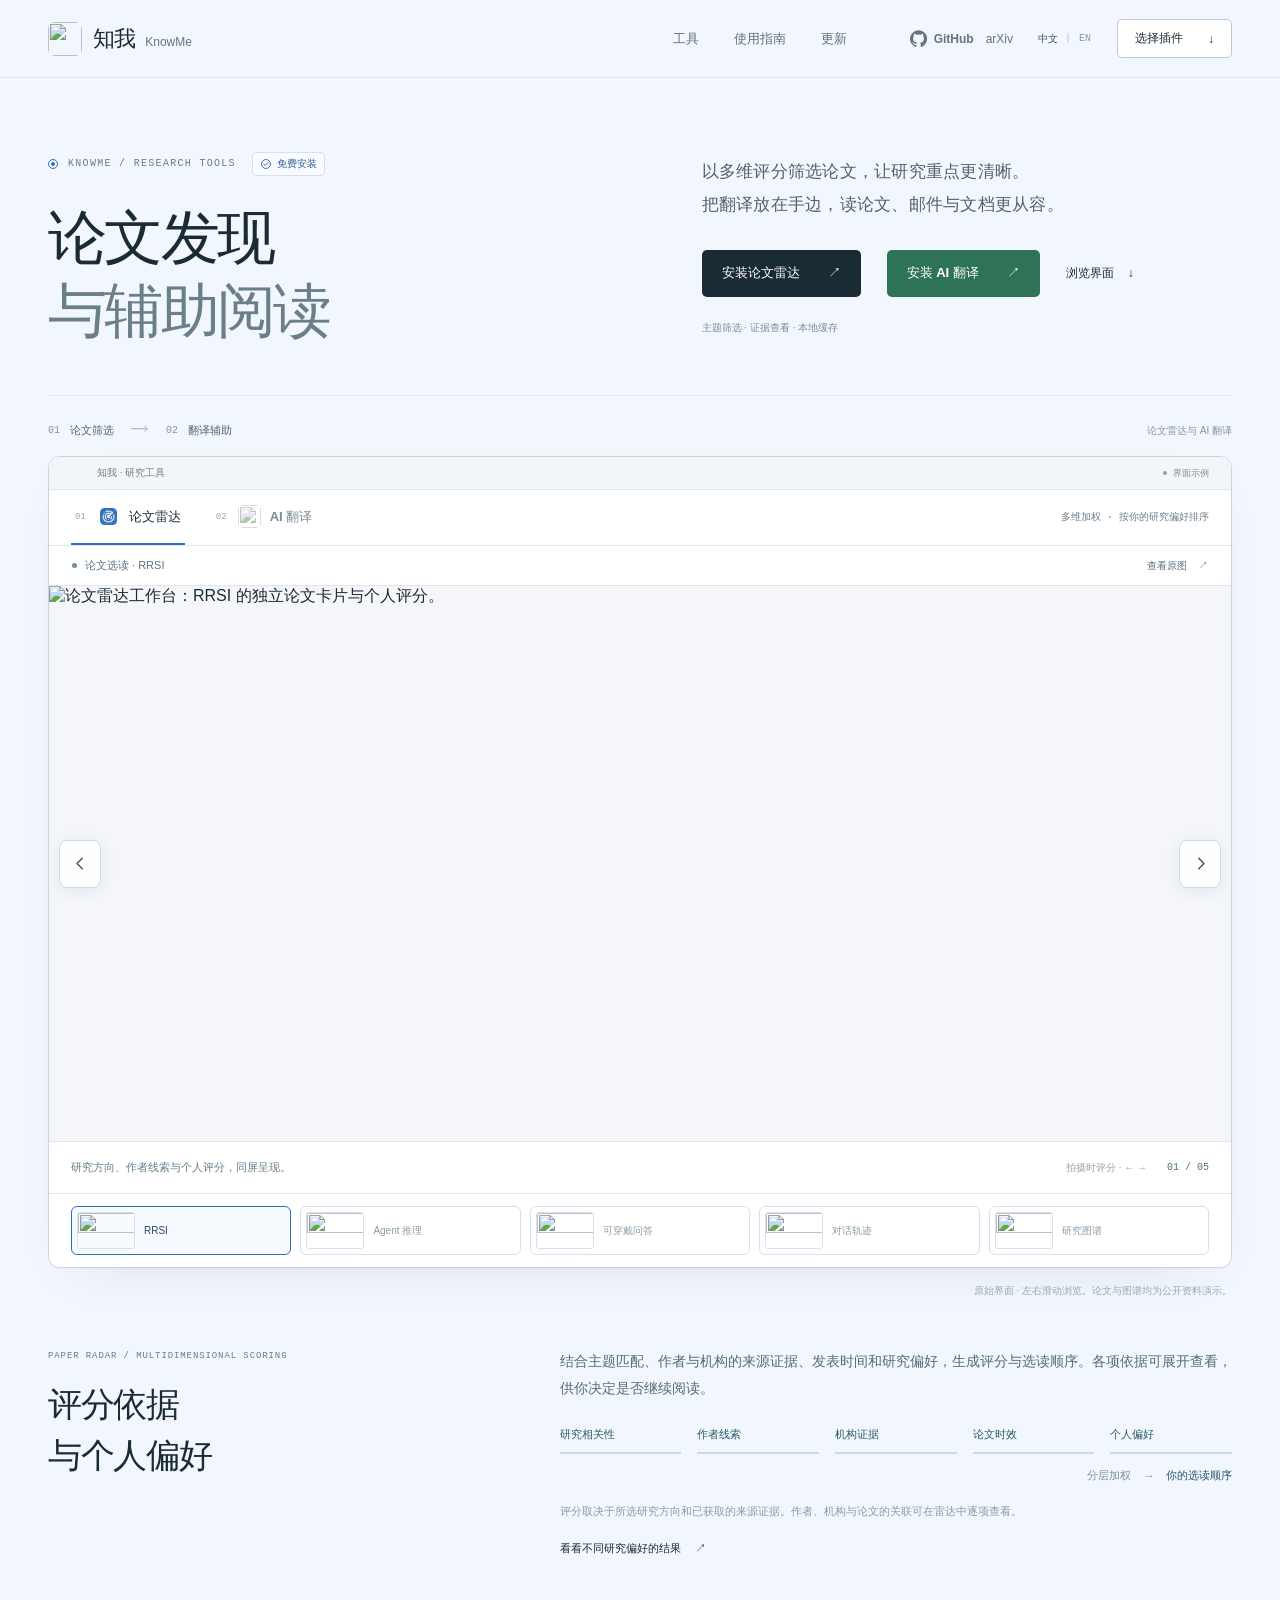
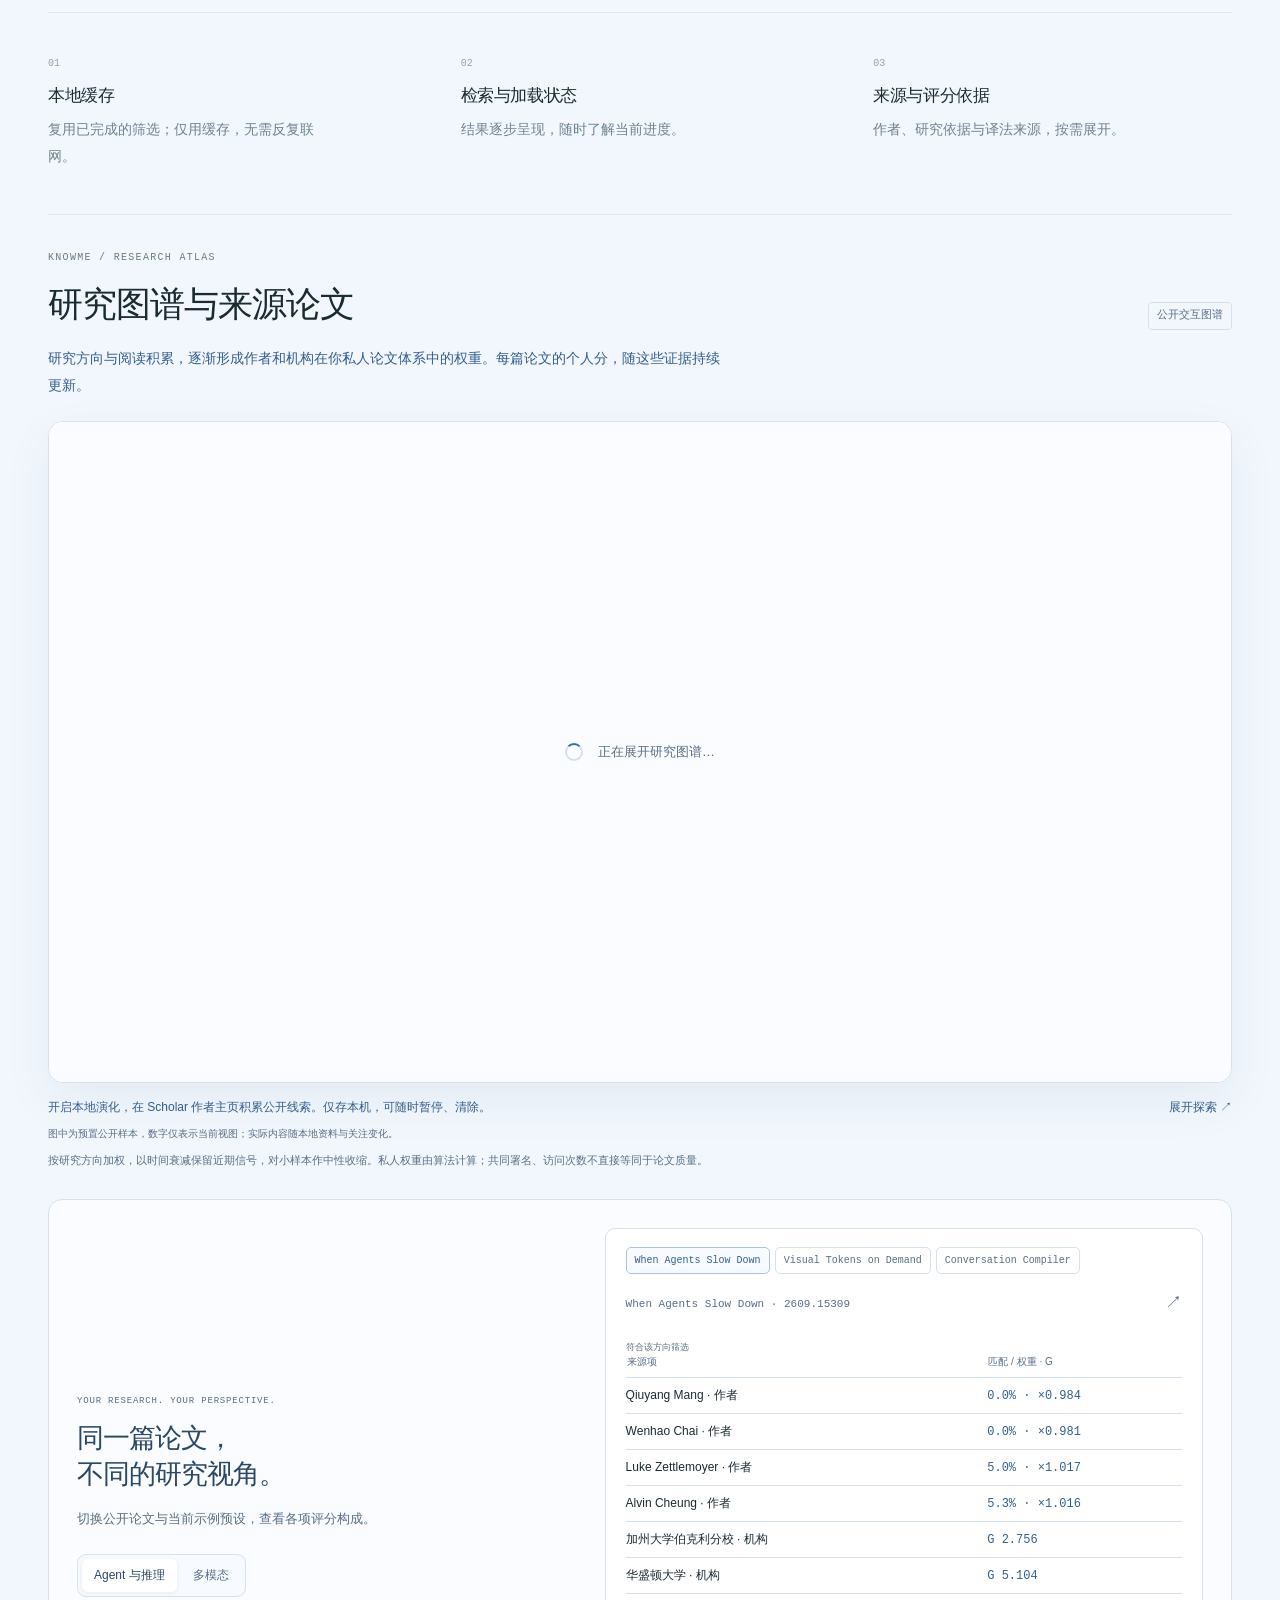
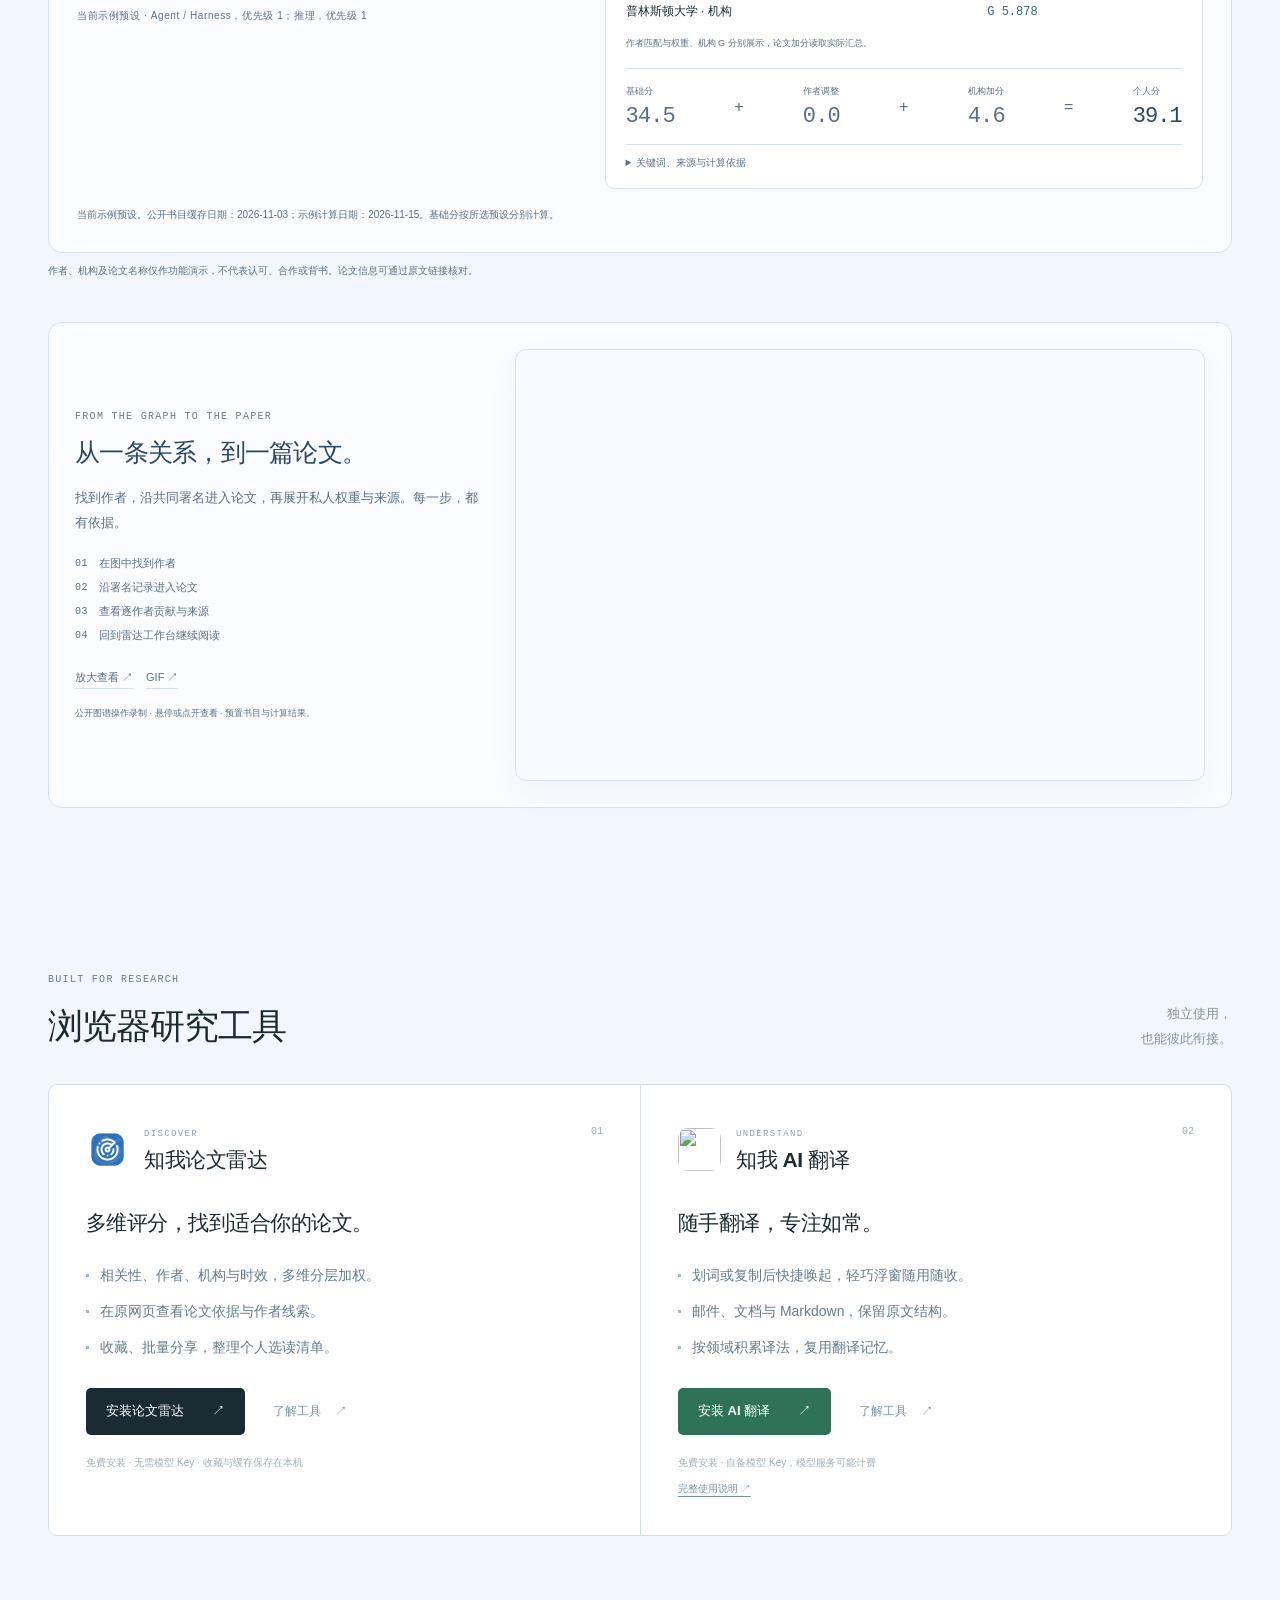
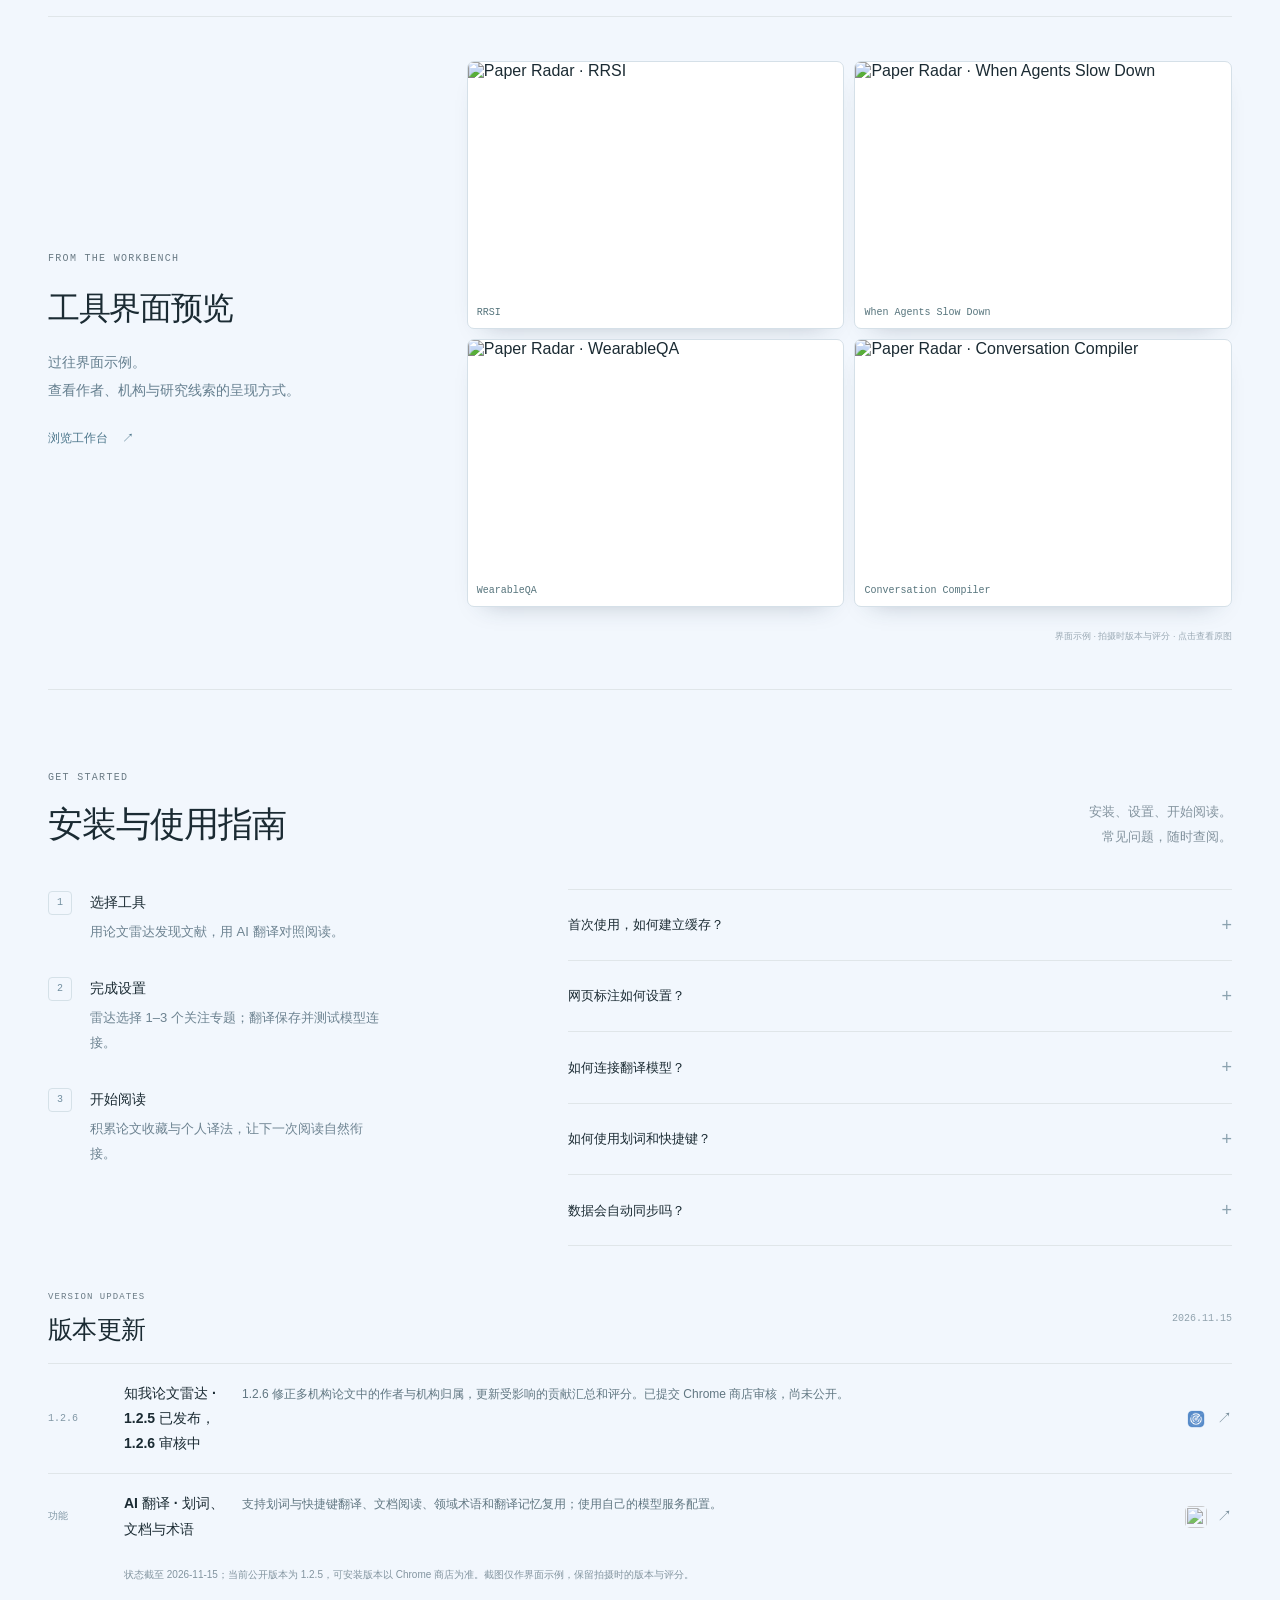
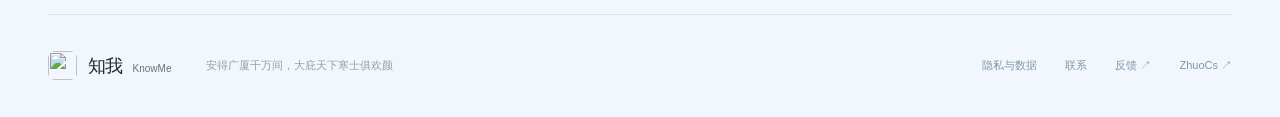
==== commit 40d99602: "Add a quiet arXiv link to the Chinese navigation Add the stable arXiv article link beside GitHub in " ====
--- a/index.html
+++ b/index.html
@@ -21,17 +21,17 @@
   <meta name="twitter:card" content="summary_large_image">
   <title>知我 · 论文发现与辅助阅读</title>
   <link rel="icon" type="image/svg+xml" href="assets/knowme.svg">
-  <link rel="stylesheet" href="style.css?v=20261110-copy-v32">
+  <link rel="stylesheet" href="style.css?v=20261121-paper-link">
   <script src="app.js?v=20261115-radar126" defer></script>
   <script src="assets/atlas-motion.js?v=20261023-clarity1" defer></script>
 </head>
 <body class="copy-refresh-home">
   <a class="skip-link" href="#main">跳到正文</a>
-  <header class="site-header">
-    <nav class="shell navigation" aria-label="主导航">
+  <header class="site-header paper-header">
+    <nav class="shell navigation paper-navigation" aria-label="主导航">
       <a class="brand" href="#top" aria-label="知我首页"><img src="assets/knowme.svg" width="34" height="34" alt=""><span>知我<span class="brand-en">KnowMe</span></span></a>
       <div class="nav-links"><a href="#products">工具</a><a href="#guide">使用指南</a><a href="#updates">更新</a></div>
-      <div class="nav-actions"><a class="nav-github" href="https://github.com/hackerchenzhuo/knowme-research-ai" target="_blank" rel="noopener noreferrer" aria-label="GitHub" title="GitHub"><svg viewBox="0 0 24 24" width="17" height="17" aria-hidden="true"><path fill="currentColor" d="M12 .5a12 12 0 0 0-3.79 23.39c.6.11.82-.26.82-.58v-2.23c-3.34.73-4.04-1.42-4.04-1.42-.55-1.39-1.33-1.76-1.33-1.76-1.09-.75.08-.73.08-.73 1.21.09 1.85 1.24 1.85 1.24 1.07 1.83 2.81 1.3 3.5.99.11-.78.42-1.31.76-1.61-2.67-.3-5.47-1.34-5.47-5.93 0-1.31.47-2.38 1.24-3.22-.12-.3-.54-1.52.12-3.18 0 0 1.01-.32 3.3 1.23a11.5 11.5 0 0 1 6 0c2.29-1.55 3.3-1.23 3.3-1.23.66 1.66.24 2.88.12 3.18.77.84 1.24 1.91 1.24 3.22 0 4.6-2.8 5.63-5.48 5.93.43.37.82 1.1.82 2.22v3.3c0 .32.22.7.83.58A12 12 0 0 0 12 .5Z"/></svg><span>GitHub</span></a><div class="language-switch" aria-label="网站语言"><span class="lang-current" lang="zh-CN">中文</span><span class="language-divider" aria-hidden="true">|</span><a href="en/" hreflang="en" lang="en" aria-label="Switch to English">EN</a></div><a class="nav-install" href="#products">选择插件 <span aria-hidden="true">↓</span></a></div>
+      <div class="nav-actions"><div class="nav-papers"><a class="nav-github" href="https://github.com/hackerchenzhuo/knowme-research-ai" target="_blank" rel="noopener noreferrer" aria-label="GitHub" title="GitHub"><svg viewBox="0 0 24 24" width="17" height="17" aria-hidden="true"><path fill="currentColor" d="M12 .5a12 12 0 0 0-3.79 23.39c.6.11.82-.26.82-.58v-2.23c-3.34.73-4.04-1.42-4.04-1.42-.55-1.39-1.33-1.76-1.33-1.76-1.09-.75.08-.73.08-.73 1.21.09 1.85 1.24 1.85 1.24 1.07 1.83 2.81 1.3 3.5.99.11-.78.42-1.31.76-1.61-2.67-.3-5.47-1.34-5.47-5.93 0-1.31.47-2.38 1.24-3.22-.12-.3-.54-1.52.12-3.18 0 0 1.01-.32 3.3 1.23a11.5 11.5 0 0 1 6 0c2.29-1.55 3.3-1.23 3.3-1.23.66 1.66.24 2.88.12 3.18.77.84 1.24 1.91 1.24 3.22 0 4.6-2.8 5.63-5.48 5.93.43.37.82 1.1.82 2.22v3.3c0 .32.22.7.83.58A12 12 0 0 0 12 .5Z"/></svg><span>GitHub</span></a><a class="nav-arxiv" href="https://arxiv.org/abs/2611.23702" target="_blank" rel="noopener noreferrer" aria-label="在 arXiv 阅读论文雷达论文">arXiv</a></div><div class="language-switch" aria-label="网站语言"><span class="lang-current" lang="zh-CN">中文</span><span class="language-divider" aria-hidden="true">|</span><a href="en/" hreflang="en" lang="en" aria-label="Switch to English">EN</a></div><a class="nav-install" href="#products">选择插件 <span aria-hidden="true">↓</span></a></div>
     </nav>
   </header>
   <main id="main">
--- a/style.css
+++ b/style.css
@@ -122,3 +122,10 @@
 .copy-refresh-home .site-footer>p.footer-quote{font-size:11px;font-weight:400;line-height:1.8;color:#93a0aa;letter-spacing:0}
 @media(max-width:600px){.copy-refresh-home .hero h1{font-size:42px}html:lang(en) .copy-refresh-home .hero h1{font-size:36px}.copy-refresh-home .site-footer>p.footer-quote{font-size:10px}}
 @media(max-width:420px){.copy-refresh-home .hero h1{font-size:38px}html:lang(en) .copy-refresh-home .hero h1{font-size:33px}}
+
+/* Paper links in the four bilingual home and Radar navigation bars. */
+.paper-navigation .nav-papers{display:flex;align-items:center;gap:12px}
+.paper-navigation .nav-arxiv{display:inline-flex;align-items:center;min-height:32px;font-size:12px;font-weight:500;color:var(--muted);white-space:nowrap}
+.paper-navigation .nav-arxiv:hover,.paper-navigation .nav-arxiv:focus-visible{color:var(--ink)}
+@media(max-width:600px){.paper-navigation{gap:12px}.paper-navigation .nav-actions{gap:10px}.paper-navigation .nav-papers{gap:9px}.paper-navigation .nav-arxiv{font-size:11px}.paper-navigation .brand-en{display:none}}
+@media(max-width:360px){.paper-header{height:88px}.paper-navigation{display:grid;grid-template-columns:1fr auto;grid-template-rows:46px 26px;align-content:center;column-gap:12px;row-gap:0}.paper-navigation .nav-actions{grid-column:2;grid-row:1}.paper-navigation .nav-links{grid-column:1/-1;grid-row:2;margin:0;justify-content:center;gap:24px}}
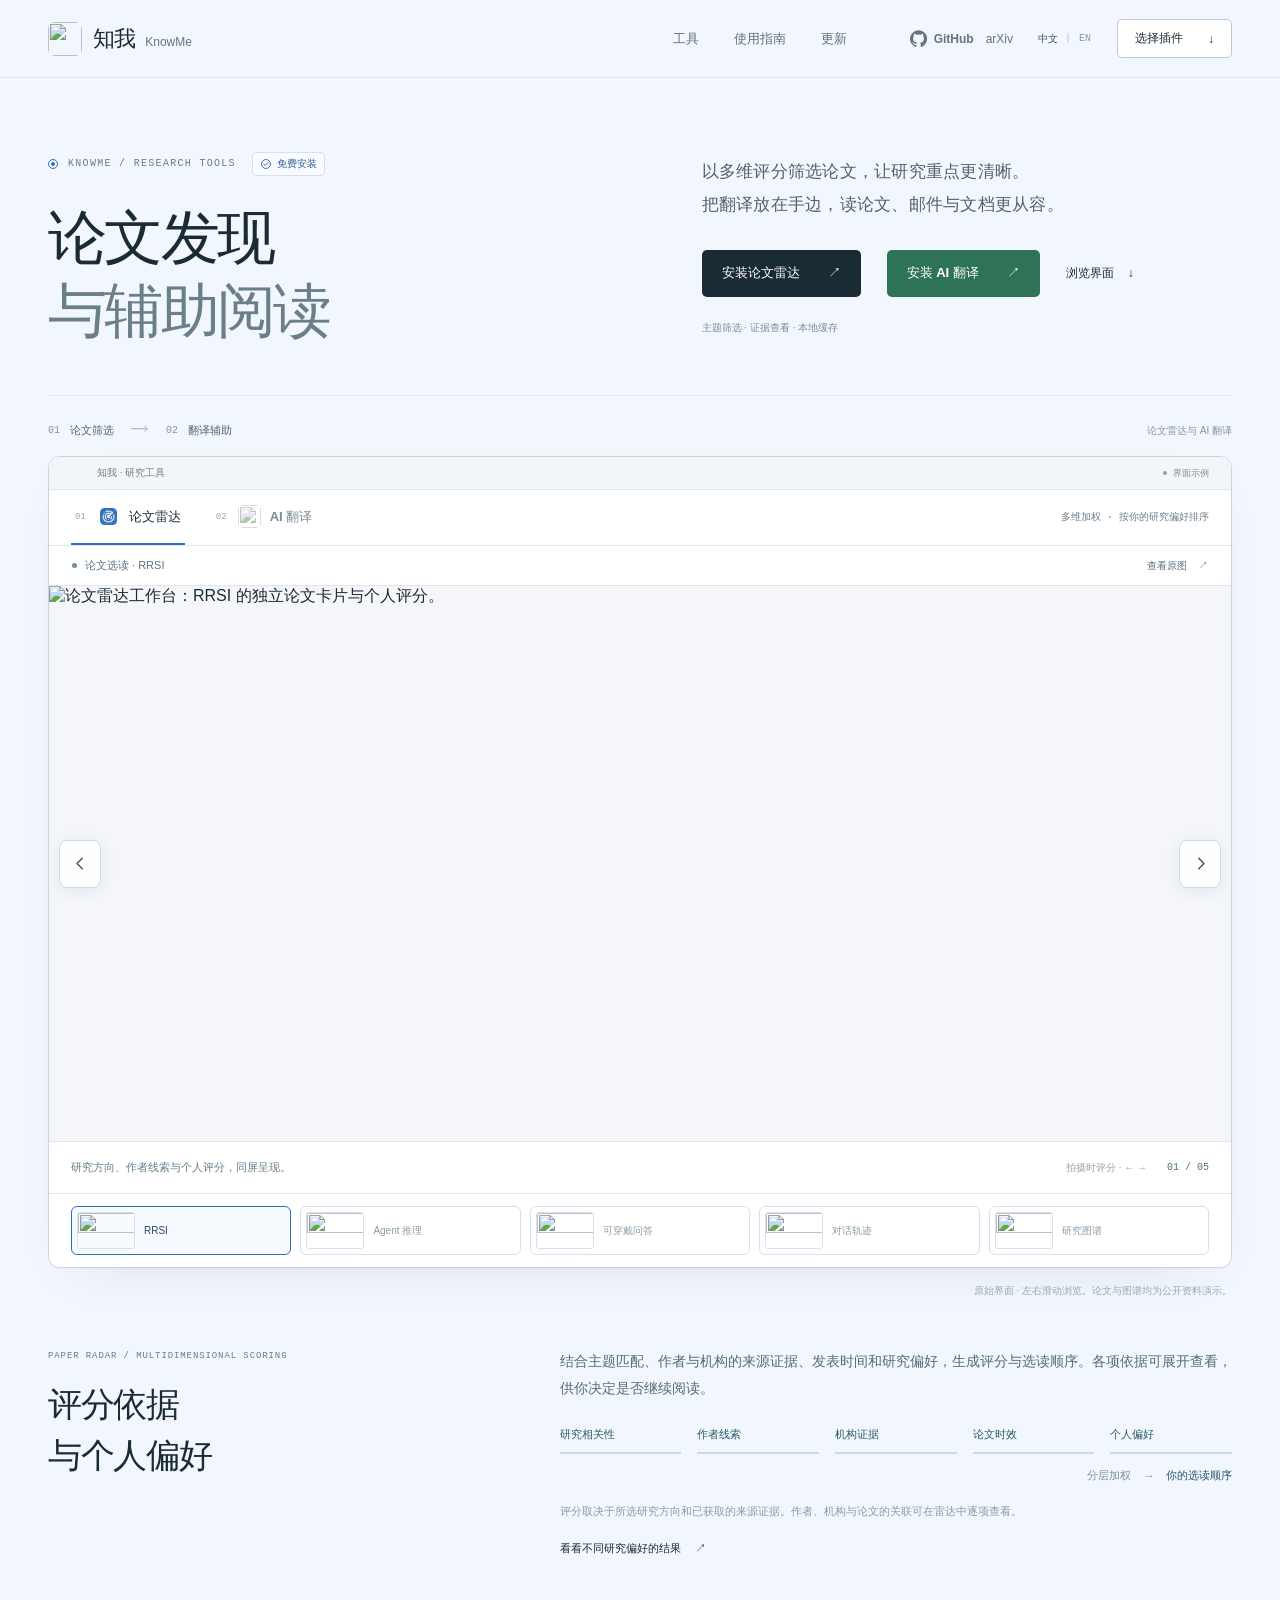
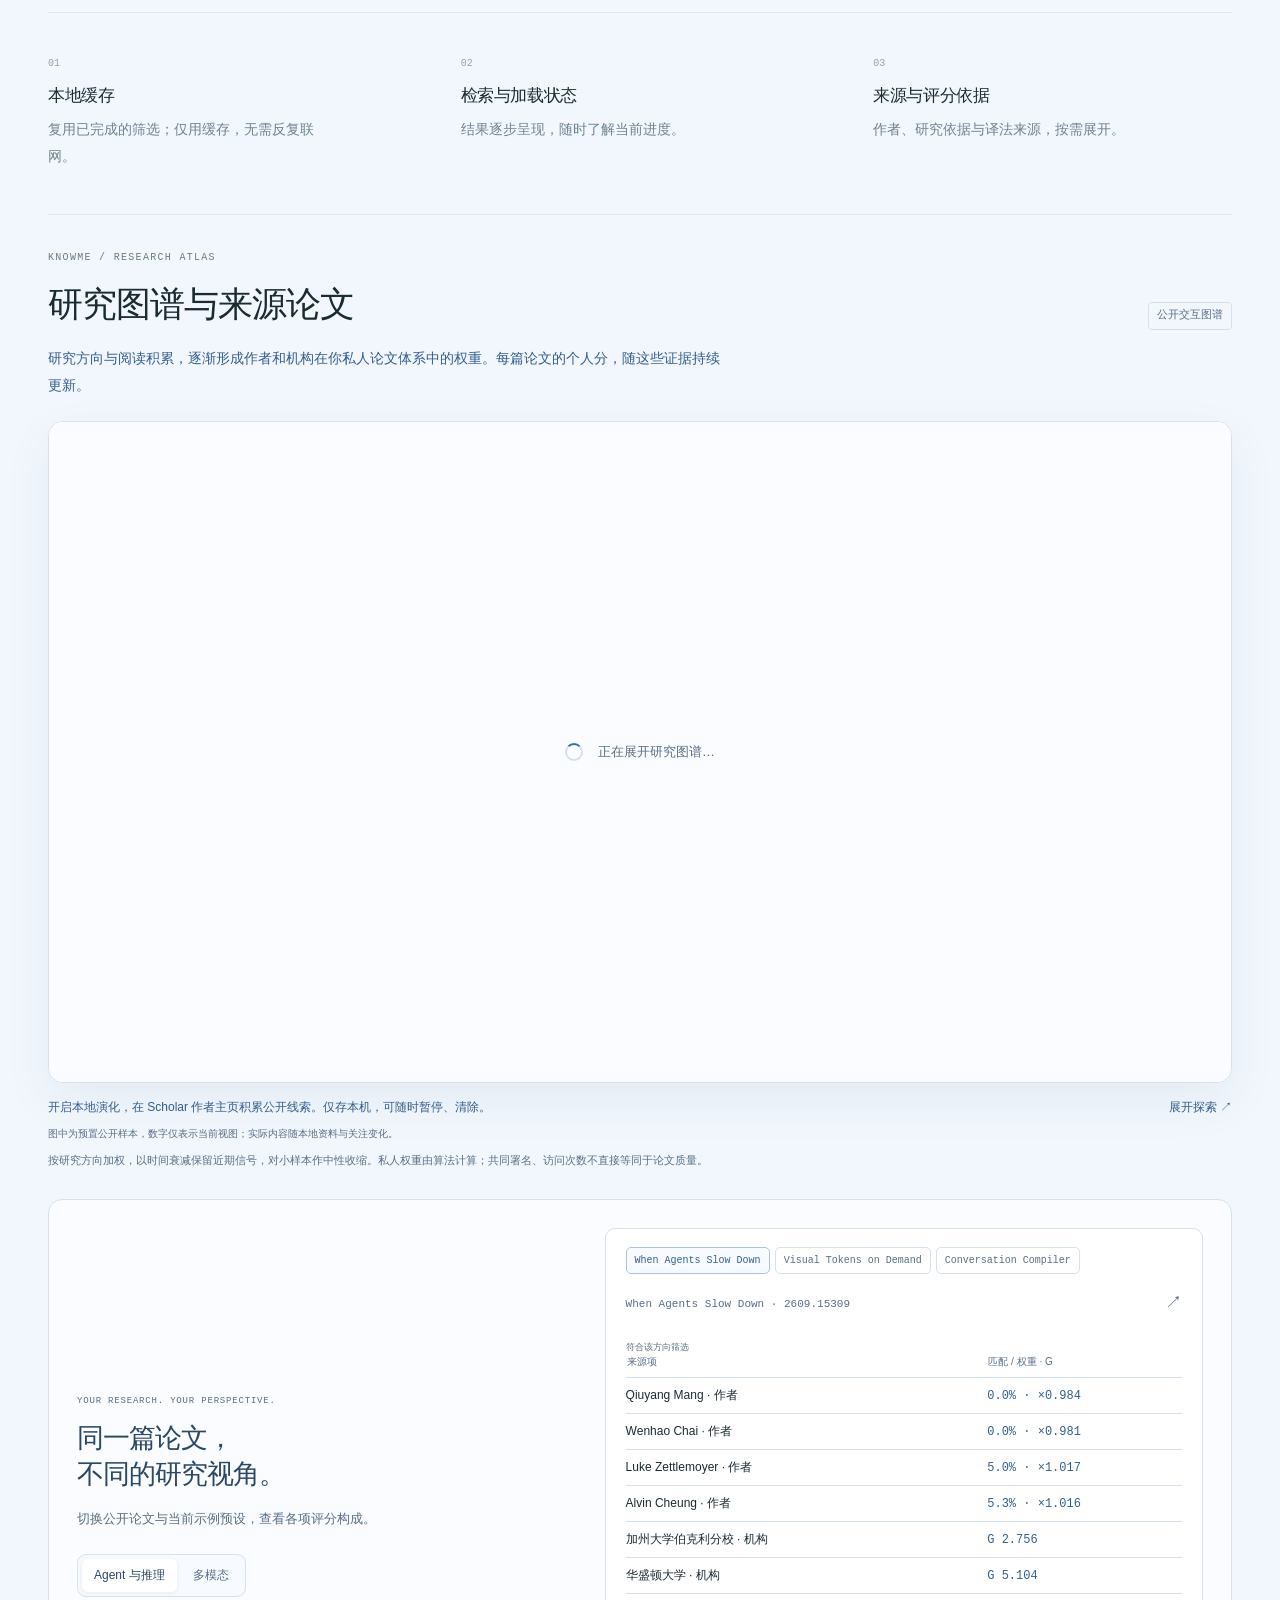
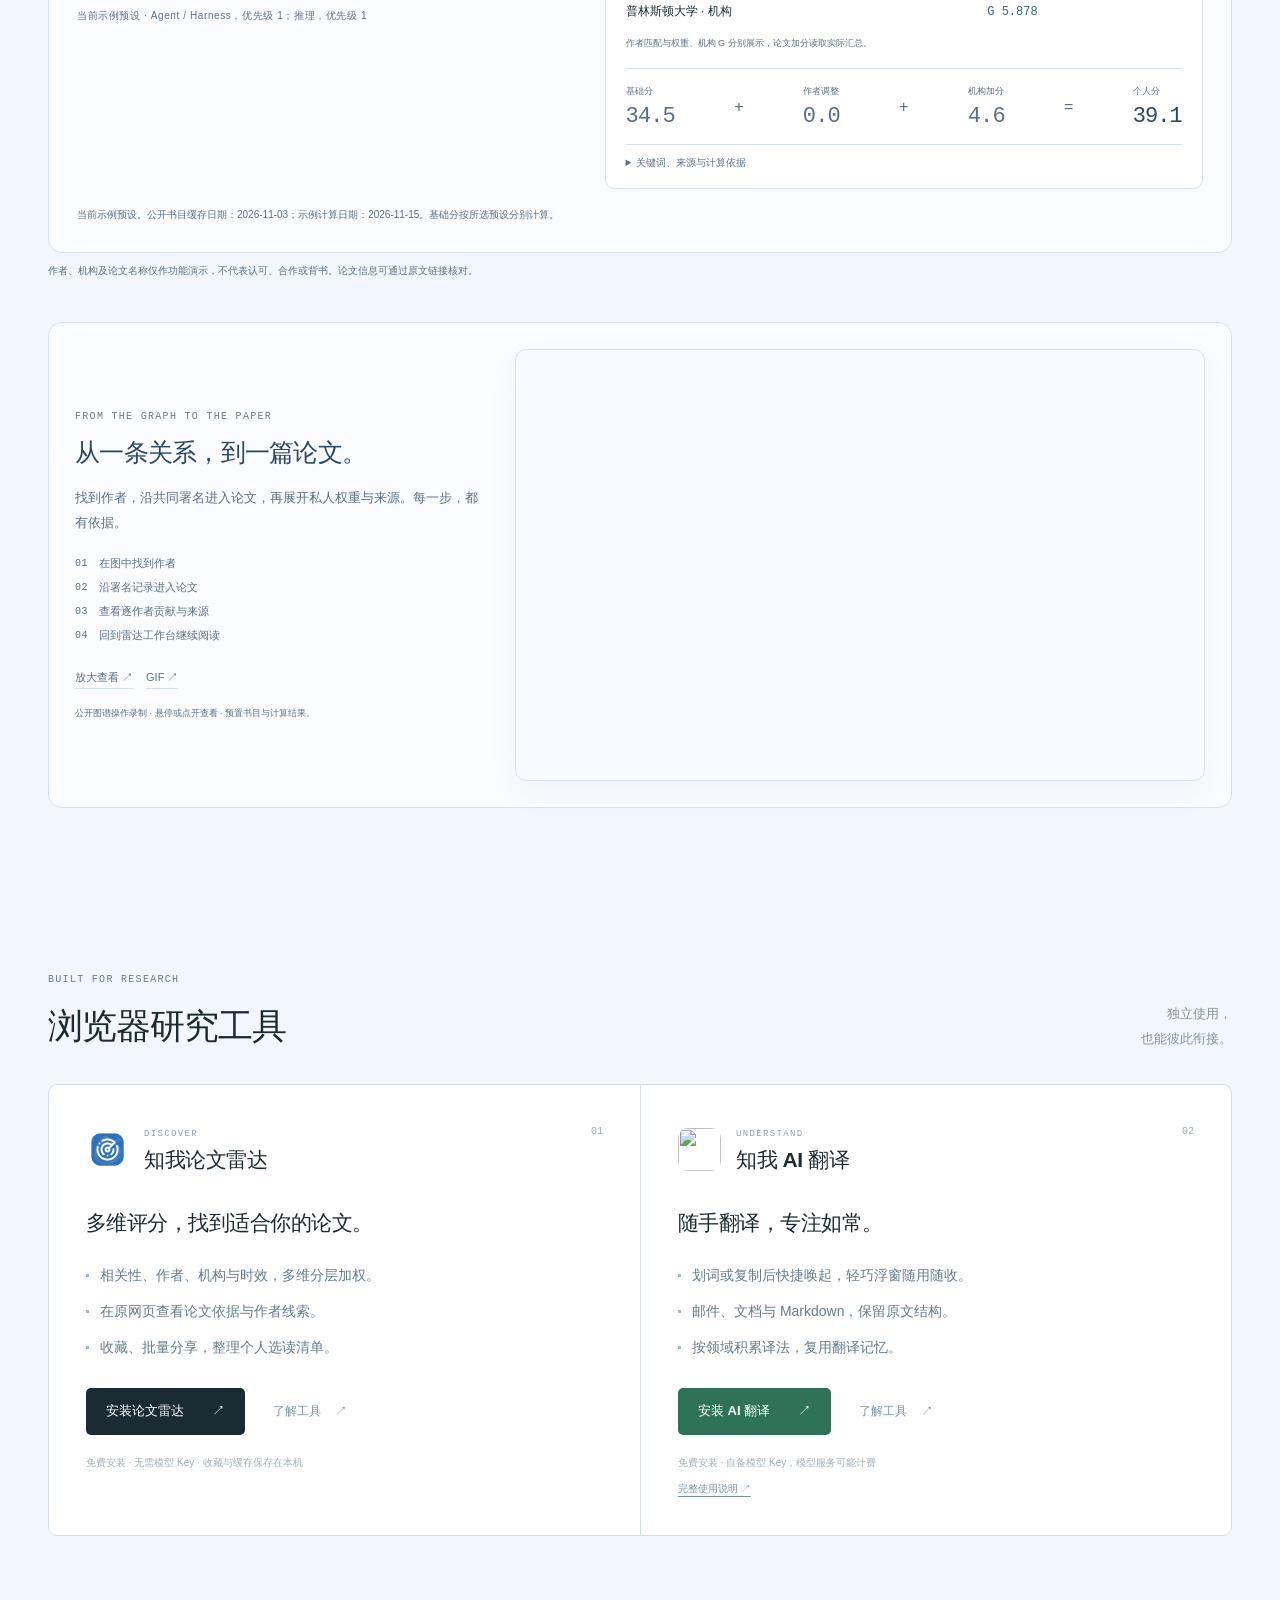
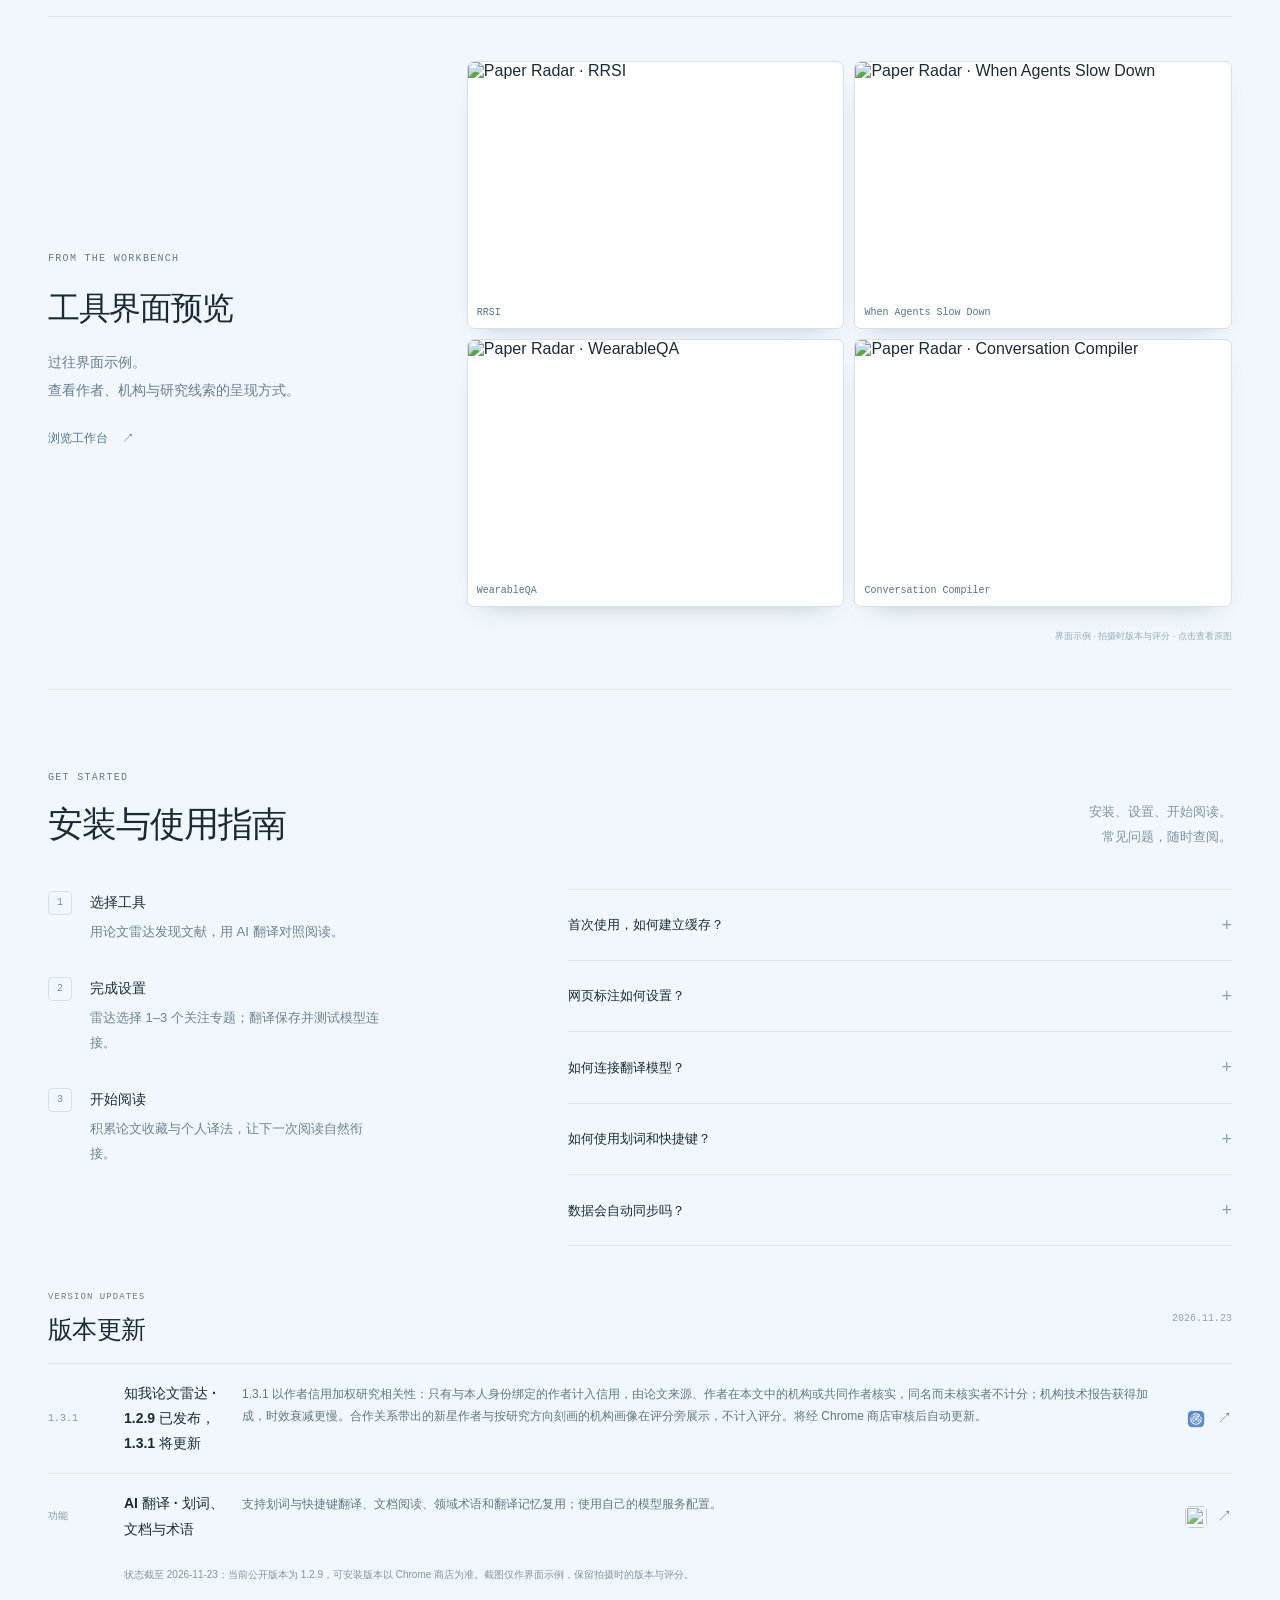
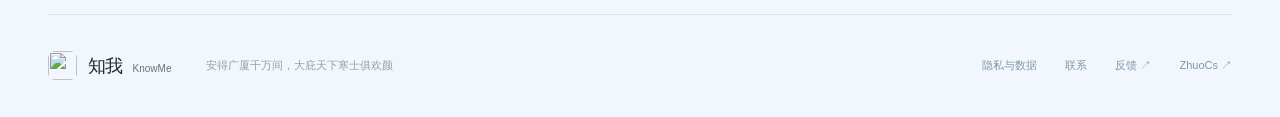
==== commit e74b9391: "Describe Paper Radar 1.3.1 in the homepage, READMEs and changelog Store version 1.2.9 checked on 202" ====
--- a/index.html
+++ b/index.html
@@ -204,7 +204,7 @@
       <details><summary>数据会自动同步吗？<span aria-hidden="true">+</span></summary><p>收藏、缓存、个人译法与历史保存在当前浏览器，不随 Google 账号自动同步。更换设备、浏览器配置或卸载前，请先导出备份。翻译与连接测试由你选择的模型服务处理。</p></details>
     </div></div></section>
 
-    <section class="updates-section shell" id="updates" aria-labelledby="updates-title"><div class="section-heading"><div><p class="eyebrow">VERSION UPDATES</p><h2 id="updates-title">版本更新</h2></div><span class="updated-date">2026.11.15</span></div><a class="update-row" href="https://chromewebstore.google.com/detail/aneomkhamcijmfmeeegocbknklflilof?hl=zh-CN" target="_blank" rel="noopener noreferrer" aria-label="在 Chrome 商店查看论文雷达"><span class="release-version">1.2.6</span><div><h3>知我论文雷达 · 1.2.5 已发布，1.2.6 审核中</h3><p>1.2.6 修正多机构论文中的作者与机构归属，更新受影响的贡献汇总和评分。已提交 Chrome 商店审核，尚未公开。</p></div><span class="update-destination"><img src="assets/radar.png" alt="" width="30" height="30"><span class="update-arrow" aria-hidden="true">↗</span></span></a><a class="update-row" href="https://chromewebstore.google.com/detail/ggbnigoglmfkdfmjggiifmfoinncblgm?hl=zh-CN" target="_blank" rel="noopener noreferrer" aria-label="在 Chrome 商店查看AI 翻译"><span class="release-version">功能</span><div><h3>AI 翻译 · 划词、文档与术语</h3><p>支持划词与快捷键翻译、文档阅读、领域术语和翻译记忆复用；使用自己的模型服务配置。</p></div><span class="update-destination"><img src="assets/translate.png" alt="" width="30" height="30"><span class="update-arrow" aria-hidden="true">↗</span></span></a><p class="update-note">状态截至 2026-11-15；当前公开版本为 1.2.5，可安装版本以 Chrome 商店为准。截图仅作界面示例，保留拍摄时的版本与评分。</p></section>
+    <section class="updates-section shell" id="updates" aria-labelledby="updates-title"><div class="section-heading"><div><p class="eyebrow">VERSION UPDATES</p><h2 id="updates-title">版本更新</h2></div><span class="updated-date">2026.11.23</span></div><a class="update-row" href="https://chromewebstore.google.com/detail/aneomkhamcijmfmeeegocbknklflilof?hl=zh-CN" target="_blank" rel="noopener noreferrer" aria-label="在 Chrome 商店查看论文雷达"><span class="release-version">1.3.1</span><div><h3>知我论文雷达 · 1.2.9 已发布，1.3.1 将更新</h3><p>1.3.1 以作者信用加权研究相关性：只有与本人身份绑定的作者计入信用，由论文来源、作者在本文中的机构或共同作者核实，同名而未核实者不计分；机构技术报告获得加成，时效衰减更慢。合作关系带出的新星作者与按研究方向刻画的机构画像在评分旁展示，不计入评分。将经 Chrome 商店审核后自动更新。</p></div><span class="update-destination"><img src="assets/radar.png" alt="" width="30" height="30"><span class="update-arrow" aria-hidden="true">↗</span></span></a><a class="update-row" href="https://chromewebstore.google.com/detail/ggbnigoglmfkdfmjggiifmfoinncblgm?hl=zh-CN" target="_blank" rel="noopener noreferrer" aria-label="在 Chrome 商店查看AI 翻译"><span class="release-version">功能</span><div><h3>AI 翻译 · 划词、文档与术语</h3><p>支持划词与快捷键翻译、文档阅读、领域术语和翻译记忆复用；使用自己的模型服务配置。</p></div><span class="update-destination"><img src="assets/translate.png" alt="" width="30" height="30"><span class="update-arrow" aria-hidden="true">↗</span></span></a><p class="update-note">状态截至 2026-11-23；当前公开版本为 1.2.9，可安装版本以 Chrome 商店为准。截图仅作界面示例，保留拍摄时的版本与评分。</p></section>
   </main>
   <footer class="site-footer shell"><a class="brand" href="#top"><img src="assets/knowme.svg" width="30" height="30" alt=""><span>知我<span class="brand-en">KnowMe</span></span></a><p class="footer-quote" lang="zh-CN">安得广厦千万间，大庇天下寒士俱欢颜</p><div><button type="button" id="open-privacy">隐私与数据</button><span class="contact-entry"><button type="button" aria-describedby="contact-email">联系</button><span class="contact-email" id="contact-email" role="tooltip">hackerchenzhuo@gmail.com</span></span><a href="https://github.com/hackerchenzhuo/knowme-research-ai/issues" target="_blank" rel="noopener noreferrer">反馈 <span aria-hidden="true">↗</span></a><a href="https://github.com/hackerchenzhuo" target="_blank" rel="noopener noreferrer">ZhuoCs <span aria-hidden="true">↗</span></a></div></footer>
   <dialog class="privacy-dialog" id="privacy-dialog" aria-labelledby="privacy-title"><button class="dialog-close" type="button" id="close-privacy" aria-label="关闭隐私说明">×</button><p class="eyebrow">PRIVACY, IN PLAIN WORDS</p><h2 id="privacy-title">数据如何使用。</h2><p>本页演示使用公开论文与预置文字。交互仅作用于当前页面，不调用模型，也不读取插件数据、剪贴板或浏览历史。</p><h3>论文雷达</h3><p>缓存、收藏与设置保存在当前浏览器。主动检索或更新会访问 arXiv 等公开学术来源；网页标注使用本机记录与有限基础索引。</p><h3>AI 翻译</h3><p>模型连接、个人译法与翻译历史保存在本机。翻译或测试连接时，请求会发送至你选择的模型服务，并使用对应额度。重要记忆请定期导出备份。</p><p class="privacy-foot">数据用途、权限与管理方式，详见隐私说明。</p><div class="privacy-doc-links"><a href="radar-privacy.html">论文雷达隐私说明 ↗</a><a href="privacy.html">AI 翻译隐私说明 ↗</a></div></dialog>
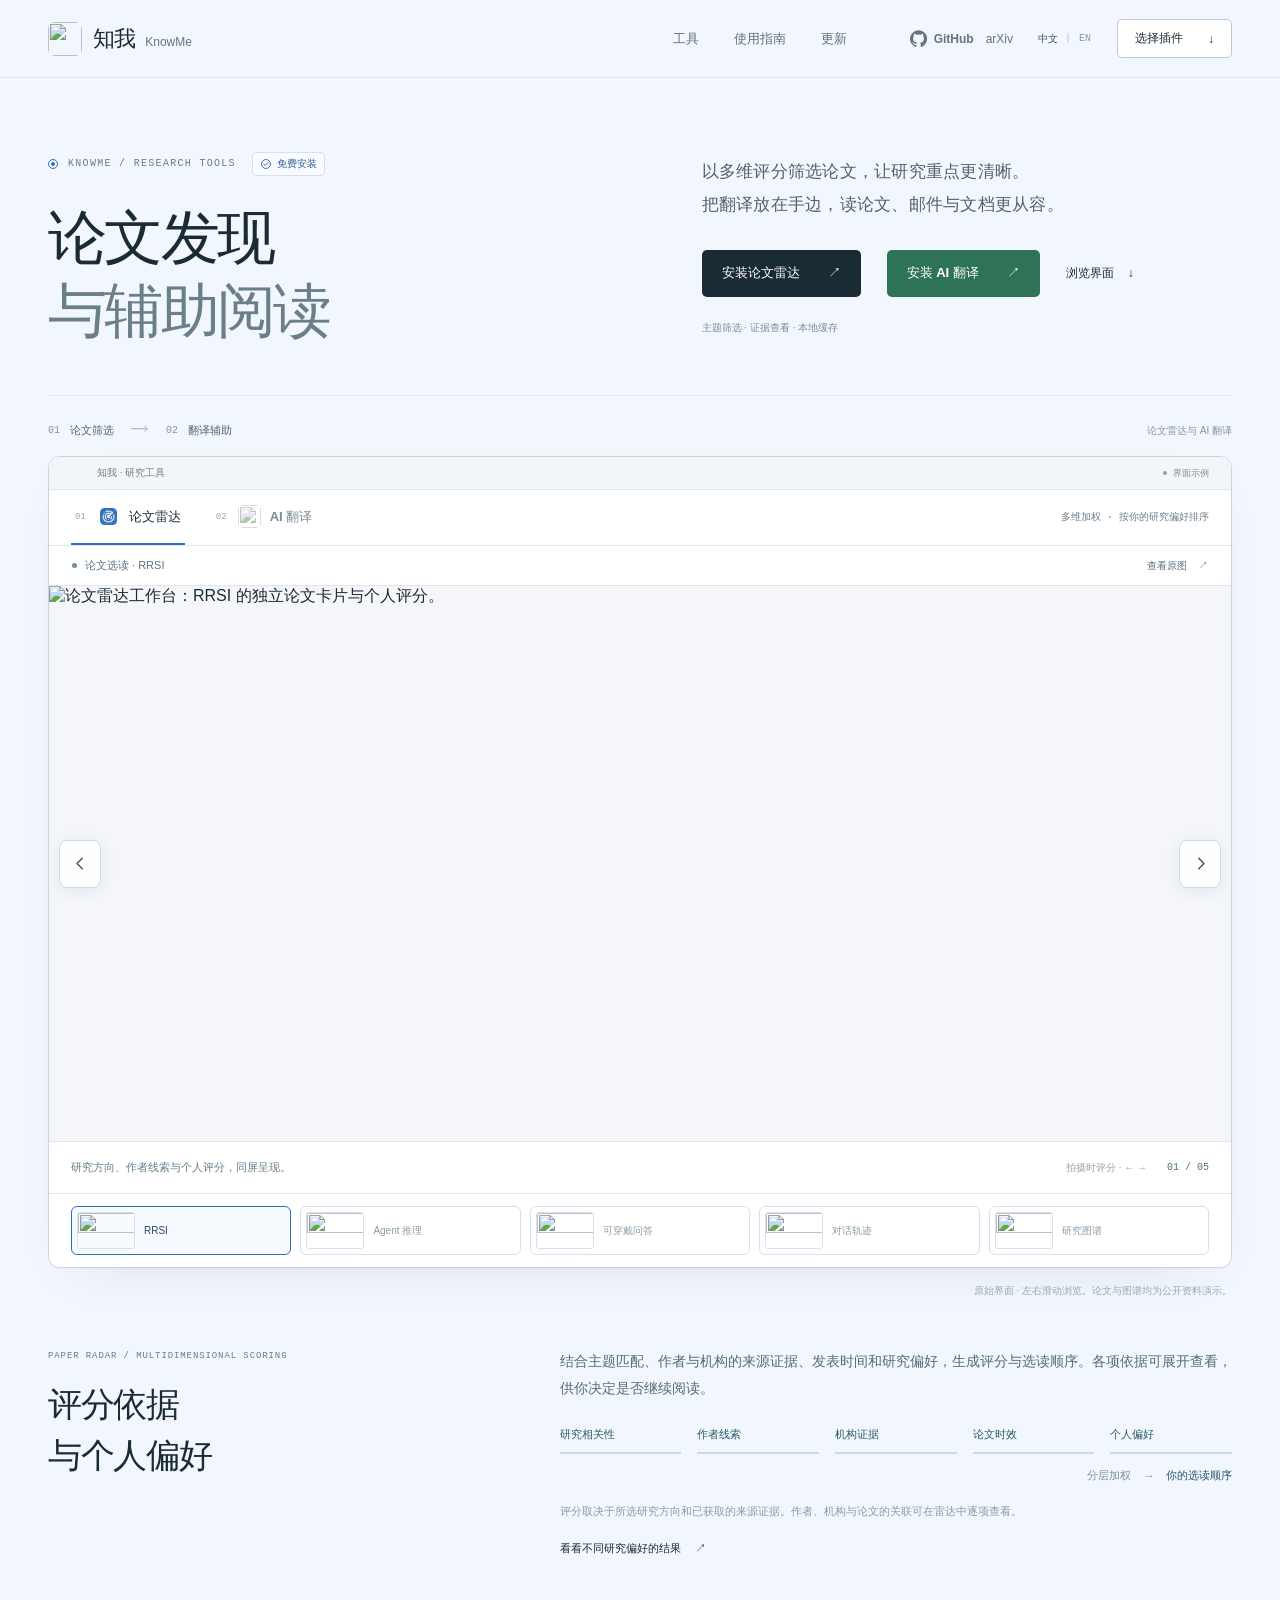
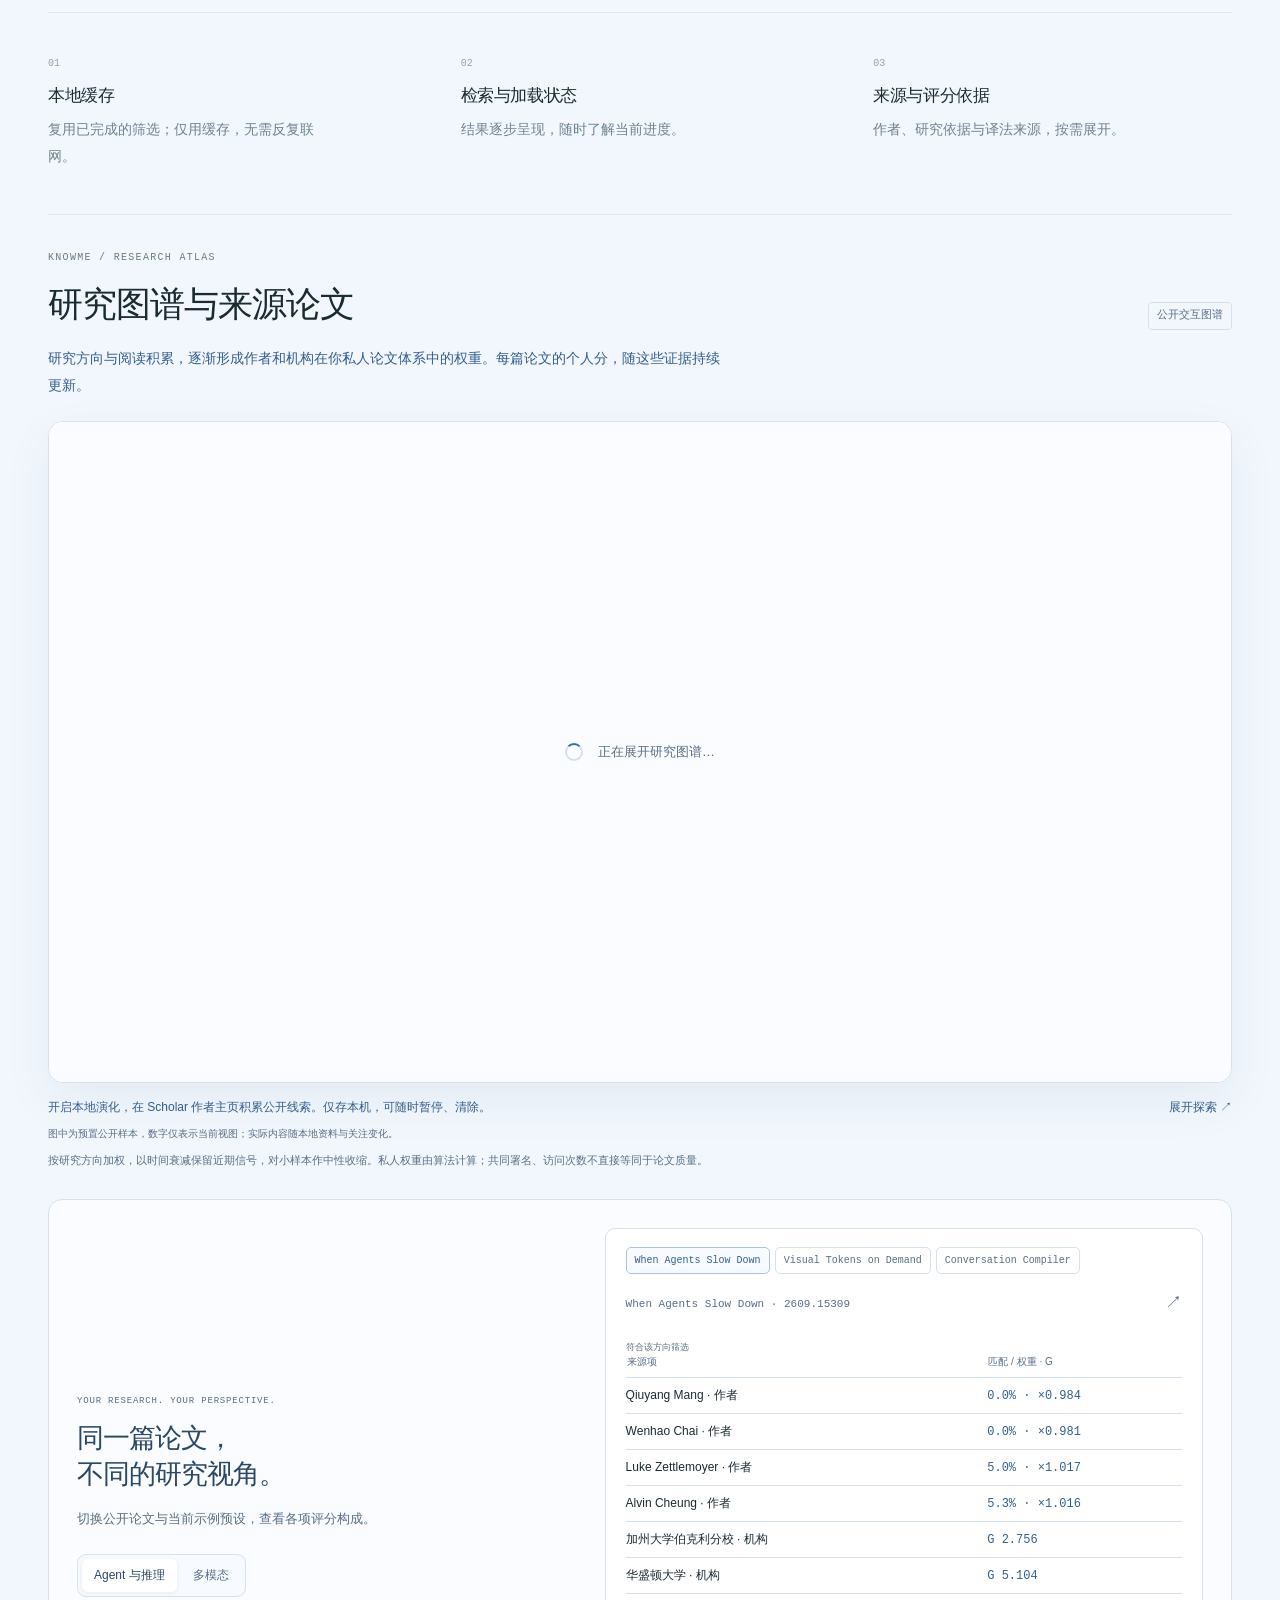
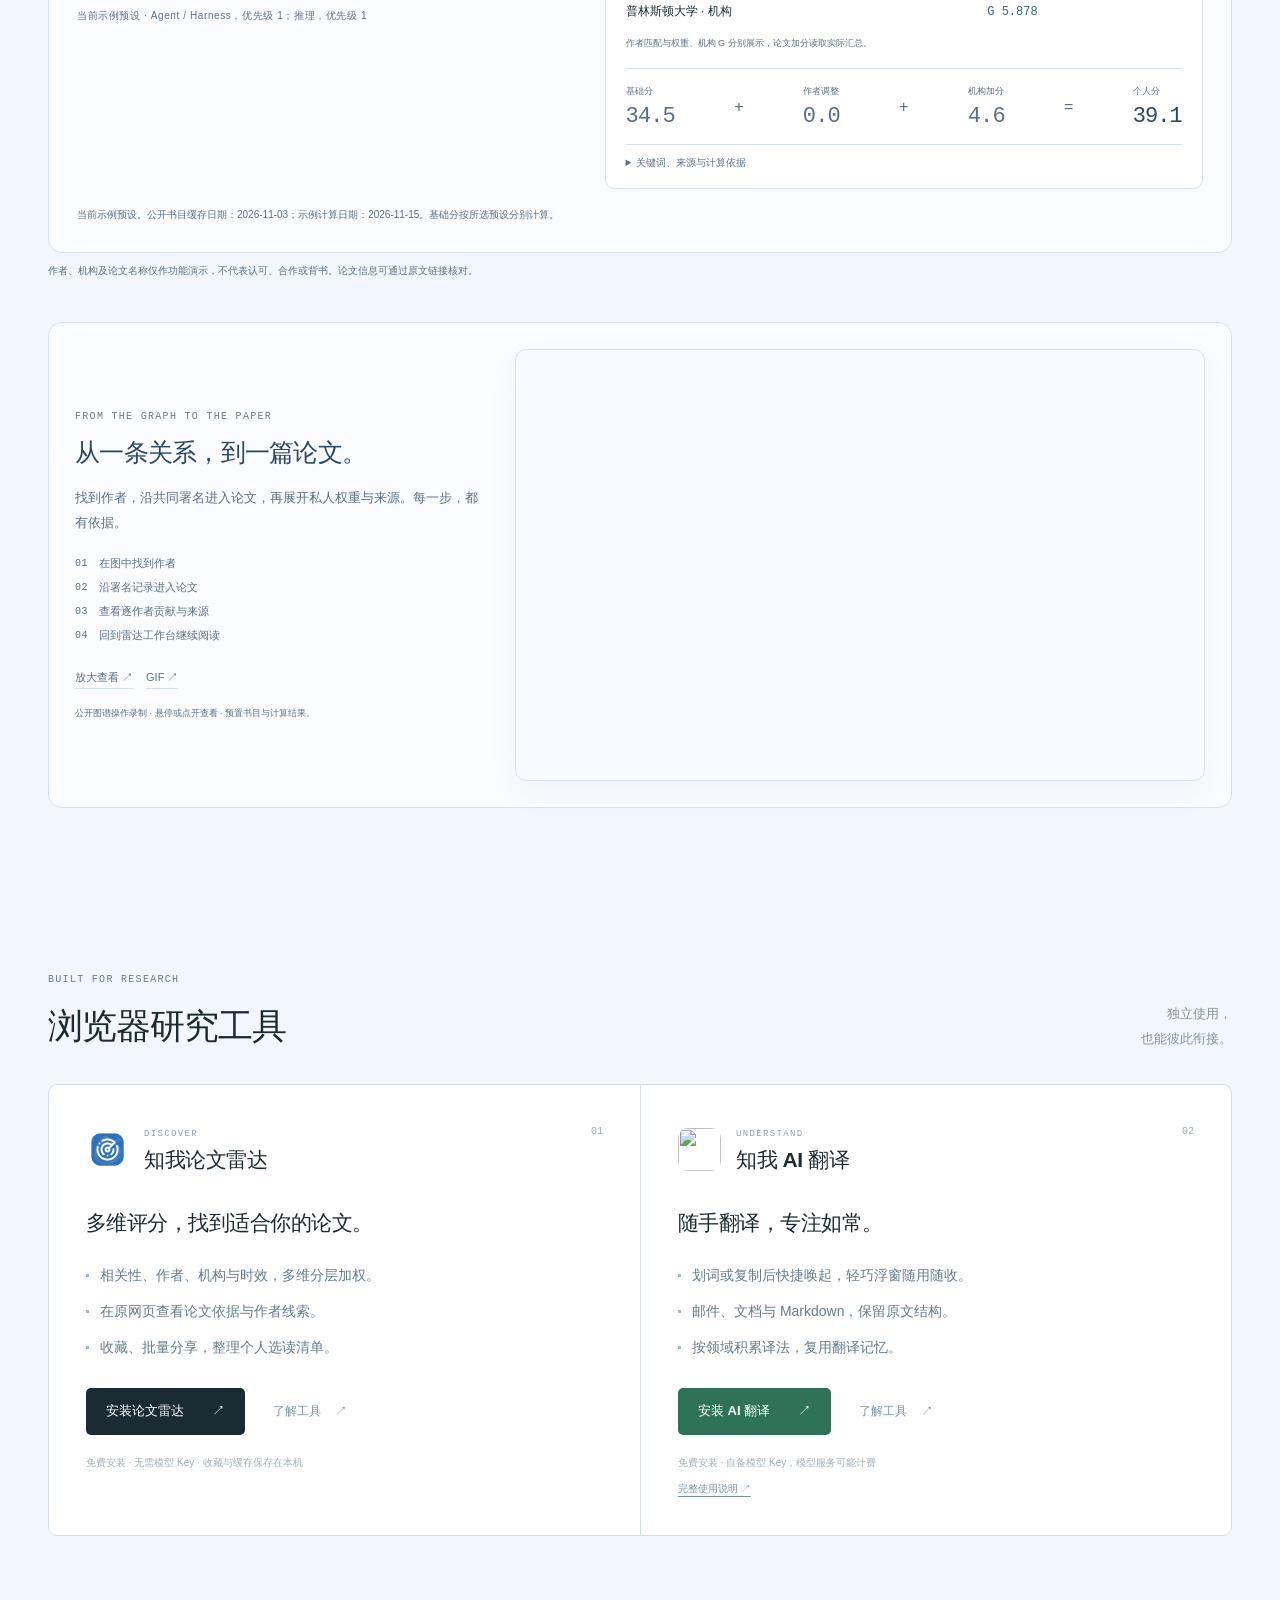
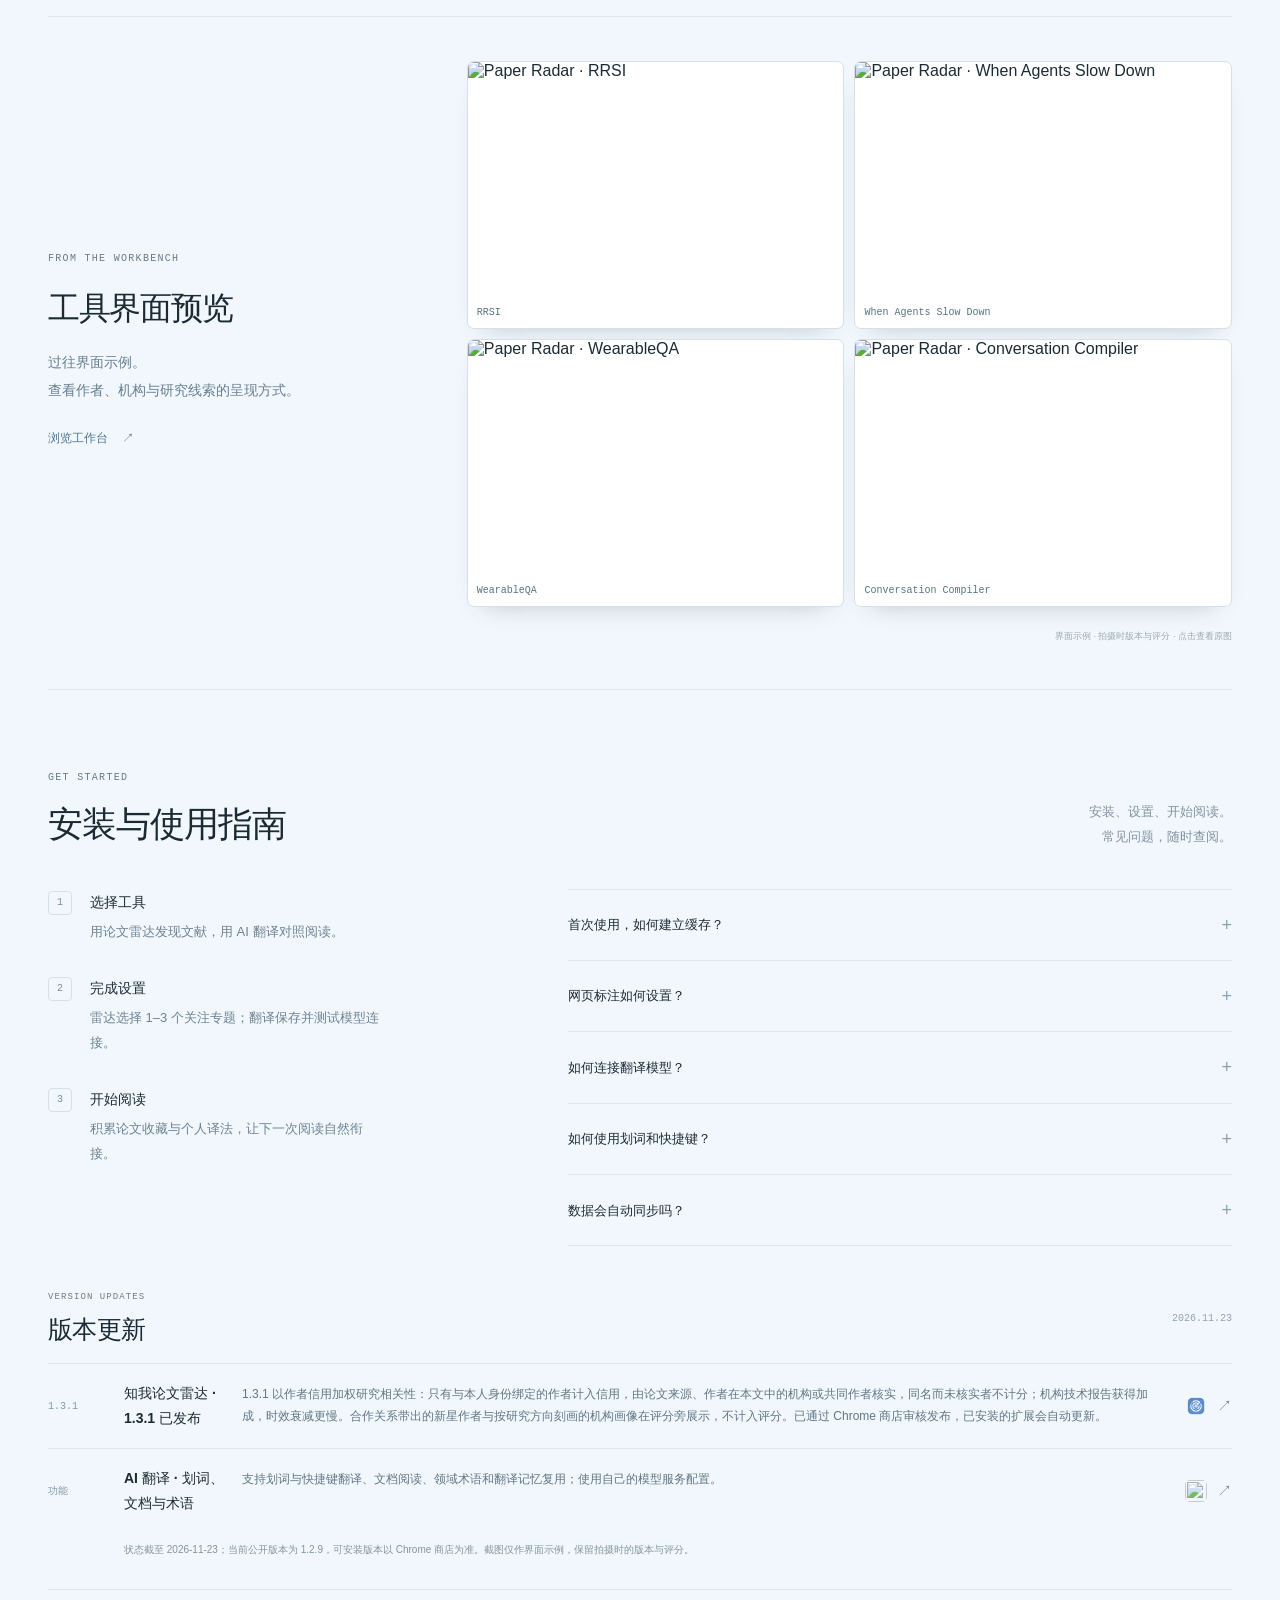
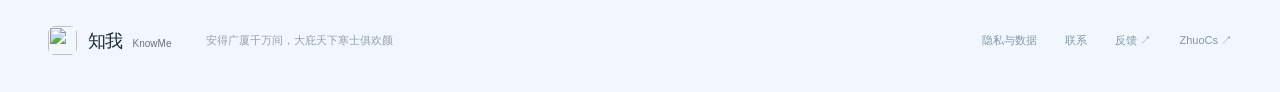
==== commit 67b37070: "Mark Paper Radar 1.3.1 as published in the homepage, READMEs and changelog" ====
--- a/index.html
+++ b/index.html
@@ -204,7 +204,7 @@
       <details><summary>数据会自动同步吗？<span aria-hidden="true">+</span></summary><p>收藏、缓存、个人译法与历史保存在当前浏览器，不随 Google 账号自动同步。更换设备、浏览器配置或卸载前，请先导出备份。翻译与连接测试由你选择的模型服务处理。</p></details>
     </div></div></section>
 
-    <section class="updates-section shell" id="updates" aria-labelledby="updates-title"><div class="section-heading"><div><p class="eyebrow">VERSION UPDATES</p><h2 id="updates-title">版本更新</h2></div><span class="updated-date">2026.11.23</span></div><a class="update-row" href="https://chromewebstore.google.com/detail/aneomkhamcijmfmeeegocbknklflilof?hl=zh-CN" target="_blank" rel="noopener noreferrer" aria-label="在 Chrome 商店查看论文雷达"><span class="release-version">1.3.1</span><div><h3>知我论文雷达 · 1.2.9 已发布，1.3.1 将更新</h3><p>1.3.1 以作者信用加权研究相关性：只有与本人身份绑定的作者计入信用，由论文来源、作者在本文中的机构或共同作者核实，同名而未核实者不计分；机构技术报告获得加成，时效衰减更慢。合作关系带出的新星作者与按研究方向刻画的机构画像在评分旁展示，不计入评分。将经 Chrome 商店审核后自动更新。</p></div><span class="update-destination"><img src="assets/radar.png" alt="" width="30" height="30"><span class="update-arrow" aria-hidden="true">↗</span></span></a><a class="update-row" href="https://chromewebstore.google.com/detail/ggbnigoglmfkdfmjggiifmfoinncblgm?hl=zh-CN" target="_blank" rel="noopener noreferrer" aria-label="在 Chrome 商店查看AI 翻译"><span class="release-version">功能</span><div><h3>AI 翻译 · 划词、文档与术语</h3><p>支持划词与快捷键翻译、文档阅读、领域术语和翻译记忆复用；使用自己的模型服务配置。</p></div><span class="update-destination"><img src="assets/translate.png" alt="" width="30" height="30"><span class="update-arrow" aria-hidden="true">↗</span></span></a><p class="update-note">状态截至 2026-11-23；当前公开版本为 1.2.9，可安装版本以 Chrome 商店为准。截图仅作界面示例，保留拍摄时的版本与评分。</p></section>
+    <section class="updates-section shell" id="updates" aria-labelledby="updates-title"><div class="section-heading"><div><p class="eyebrow">VERSION UPDATES</p><h2 id="updates-title">版本更新</h2></div><span class="updated-date">2026.11.23</span></div><a class="update-row" href="https://chromewebstore.google.com/detail/aneomkhamcijmfmeeegocbknklflilof?hl=zh-CN" target="_blank" rel="noopener noreferrer" aria-label="在 Chrome 商店查看论文雷达"><span class="release-version">1.3.1</span><div><h3>知我论文雷达 · 1.3.1 已发布</h3><p>1.3.1 以作者信用加权研究相关性：只有与本人身份绑定的作者计入信用，由论文来源、作者在本文中的机构或共同作者核实，同名而未核实者不计分；机构技术报告获得加成，时效衰减更慢。合作关系带出的新星作者与按研究方向刻画的机构画像在评分旁展示，不计入评分。已通过 Chrome 商店审核发布，已安装的扩展会自动更新。</p></div><span class="update-destination"><img src="assets/radar.png" alt="" width="30" height="30"><span class="update-arrow" aria-hidden="true">↗</span></span></a><a class="update-row" href="https://chromewebstore.google.com/detail/ggbnigoglmfkdfmjggiifmfoinncblgm?hl=zh-CN" target="_blank" rel="noopener noreferrer" aria-label="在 Chrome 商店查看AI 翻译"><span class="release-version">功能</span><div><h3>AI 翻译 · 划词、文档与术语</h3><p>支持划词与快捷键翻译、文档阅读、领域术语和翻译记忆复用；使用自己的模型服务配置。</p></div><span class="update-destination"><img src="assets/translate.png" alt="" width="30" height="30"><span class="update-arrow" aria-hidden="true">↗</span></span></a><p class="update-note">状态截至 2026-11-23；当前公开版本为 1.2.9，可安装版本以 Chrome 商店为准。截图仅作界面示例，保留拍摄时的版本与评分。</p></section>
   </main>
   <footer class="site-footer shell"><a class="brand" href="#top"><img src="assets/knowme.svg" width="30" height="30" alt=""><span>知我<span class="brand-en">KnowMe</span></span></a><p class="footer-quote" lang="zh-CN">安得广厦千万间，大庇天下寒士俱欢颜</p><div><button type="button" id="open-privacy">隐私与数据</button><span class="contact-entry"><button type="button" aria-describedby="contact-email">联系</button><span class="contact-email" id="contact-email" role="tooltip">hackerchenzhuo@gmail.com</span></span><a href="https://github.com/hackerchenzhuo/knowme-research-ai/issues" target="_blank" rel="noopener noreferrer">反馈 <span aria-hidden="true">↗</span></a><a href="https://github.com/hackerchenzhuo" target="_blank" rel="noopener noreferrer">ZhuoCs <span aria-hidden="true">↗</span></a></div></footer>
   <dialog class="privacy-dialog" id="privacy-dialog" aria-labelledby="privacy-title"><button class="dialog-close" type="button" id="close-privacy" aria-label="关闭隐私说明">×</button><p class="eyebrow">PRIVACY, IN PLAIN WORDS</p><h2 id="privacy-title">数据如何使用。</h2><p>本页演示使用公开论文与预置文字。交互仅作用于当前页面，不调用模型，也不读取插件数据、剪贴板或浏览历史。</p><h3>论文雷达</h3><p>缓存、收藏与设置保存在当前浏览器。主动检索或更新会访问 arXiv 等公开学术来源；网页标注使用本机记录与有限基础索引。</p><h3>AI 翻译</h3><p>模型连接、个人译法与翻译历史保存在本机。翻译或测试连接时，请求会发送至你选择的模型服务，并使用对应额度。重要记忆请定期导出备份。</p><p class="privacy-foot">数据用途、权限与管理方式，详见隐私说明。</p><div class="privacy-doc-links"><a href="radar-privacy.html">论文雷达隐私说明 ↗</a><a href="privacy.html">AI 翻译隐私说明 ↗</a></div></dialog>
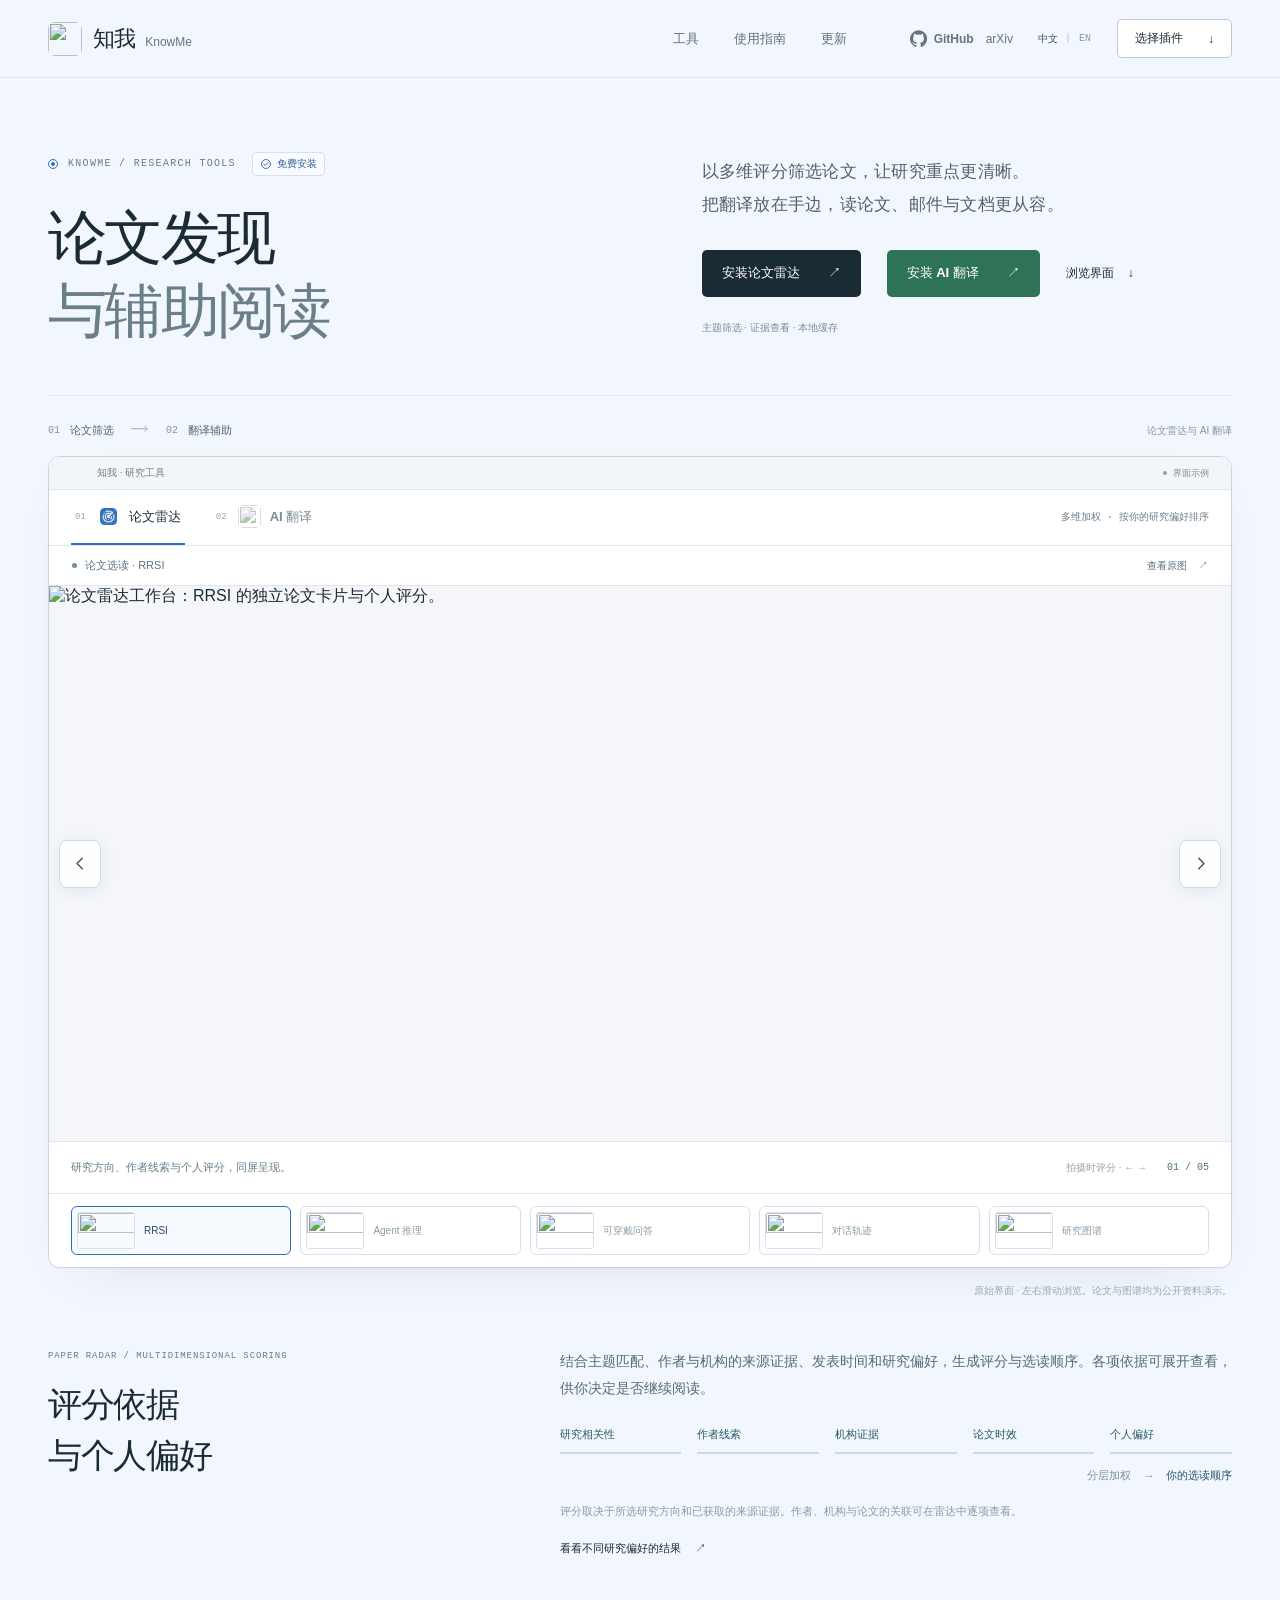
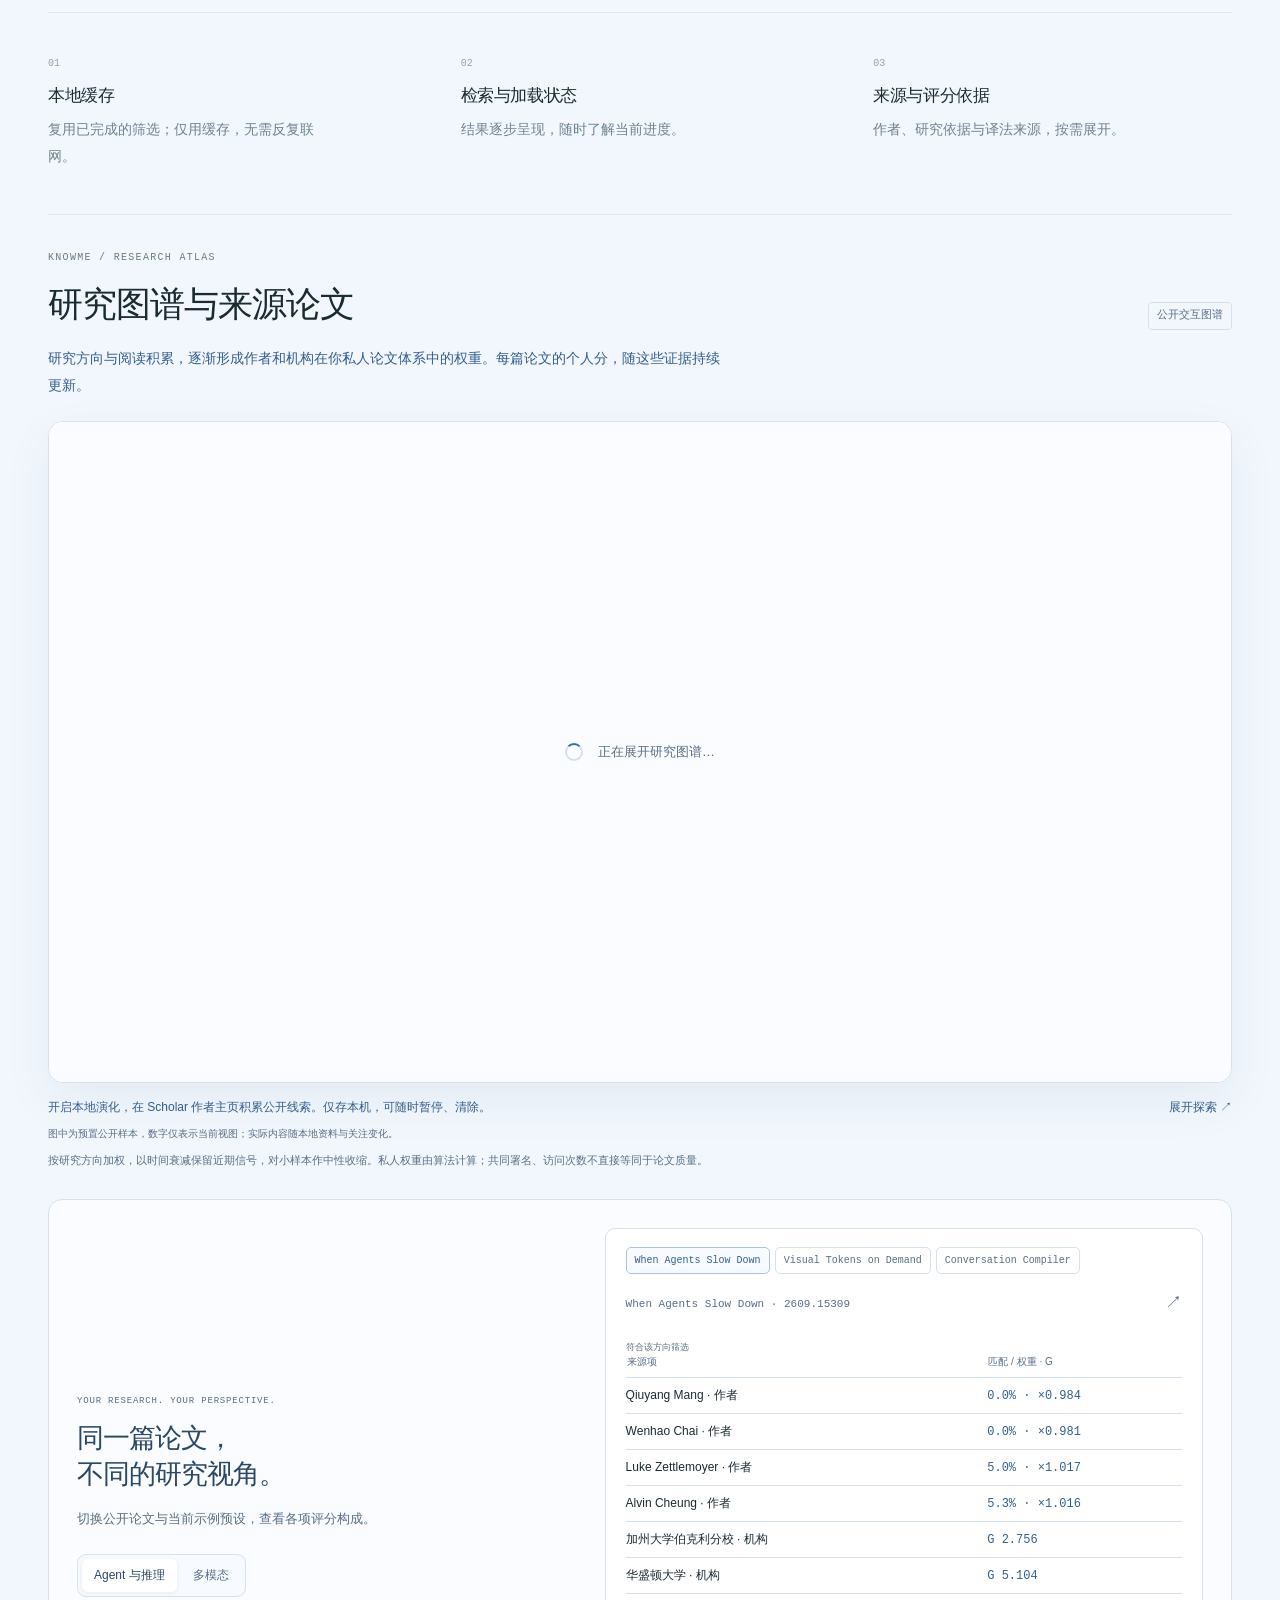
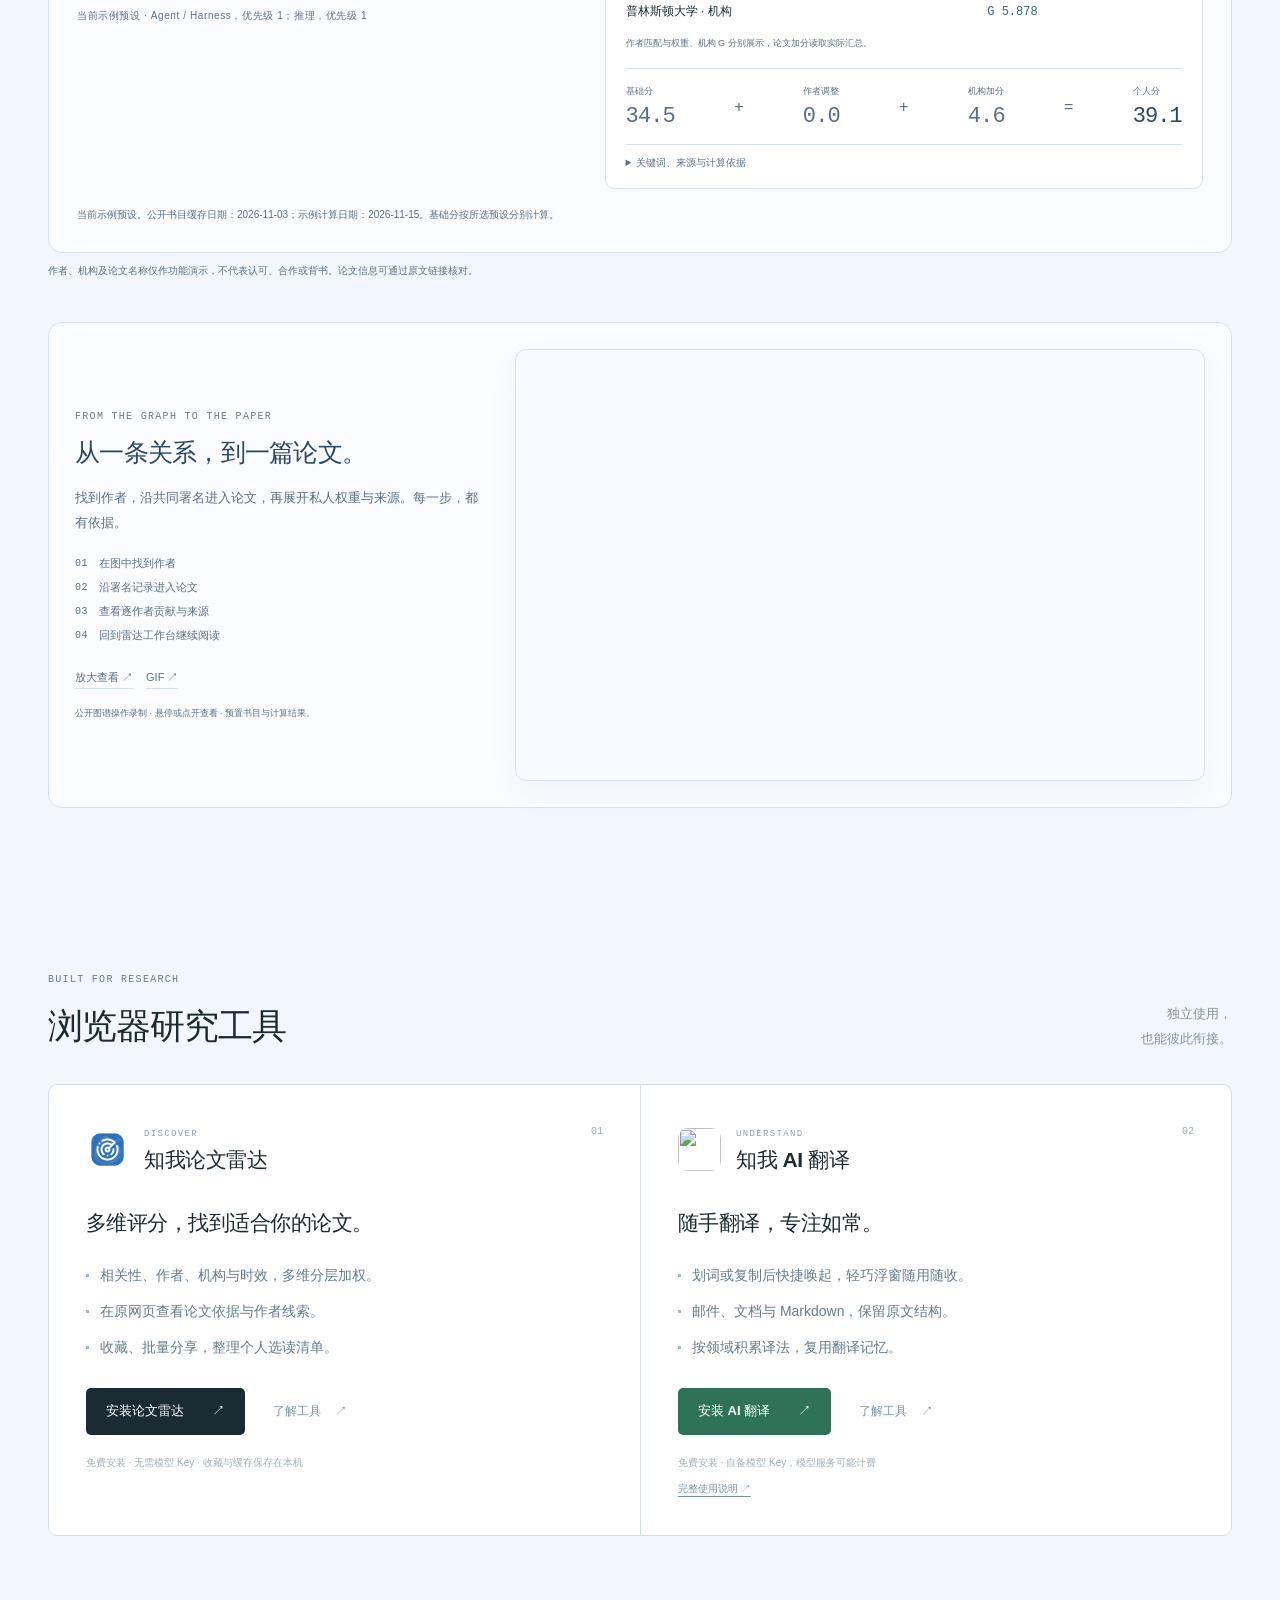
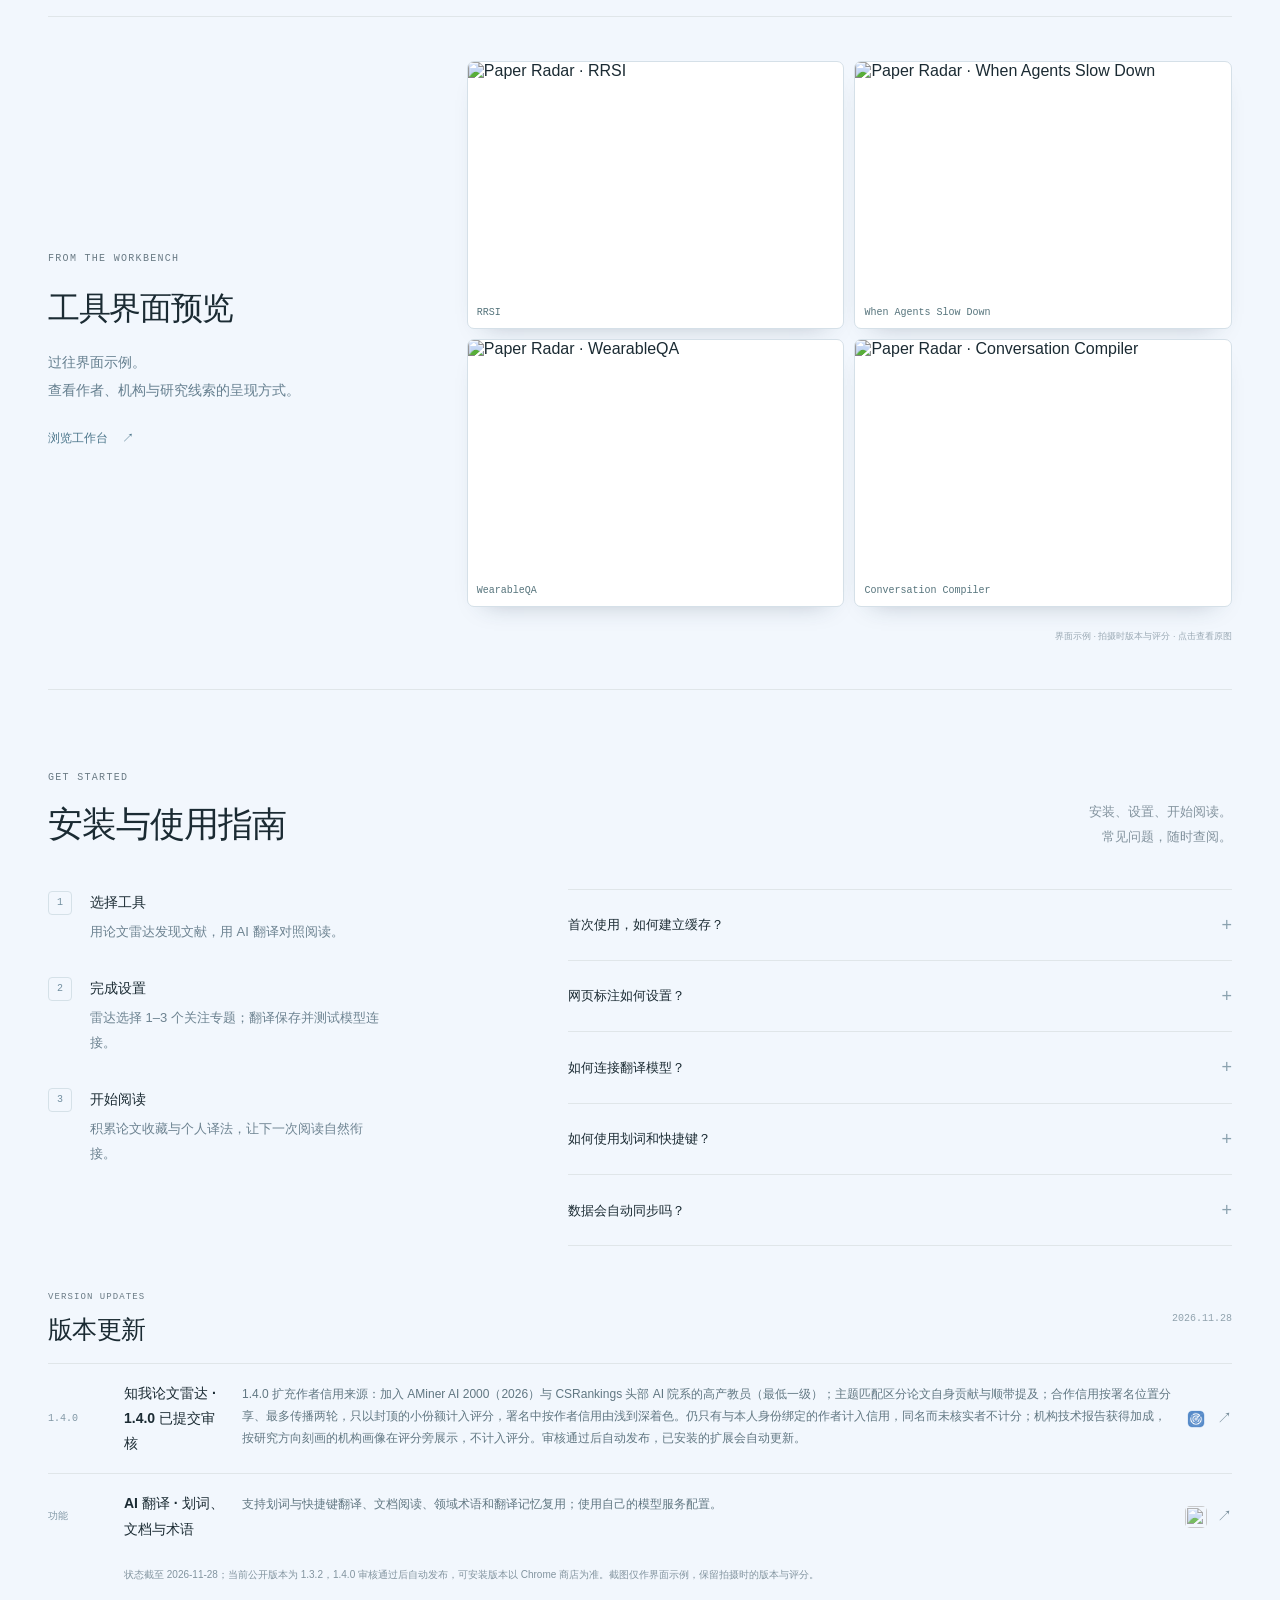
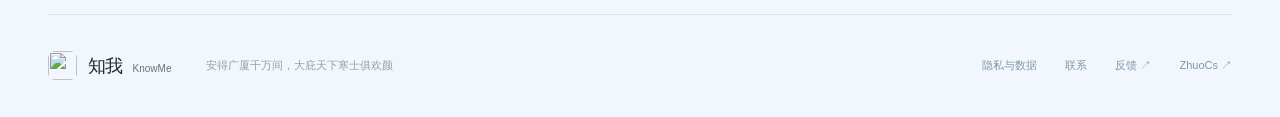
==== commit 79f750c4: "Describe Paper Radar 1.4.0 in store review and record paper version 4 READMEs, changelog, Chinese ho" ====
--- a/index.html
+++ b/index.html
@@ -204,7 +204,7 @@
       <details><summary>数据会自动同步吗？<span aria-hidden="true">+</span></summary><p>收藏、缓存、个人译法与历史保存在当前浏览器，不随 Google 账号自动同步。更换设备、浏览器配置或卸载前，请先导出备份。翻译与连接测试由你选择的模型服务处理。</p></details>
     </div></div></section>
 
-    <section class="updates-section shell" id="updates" aria-labelledby="updates-title"><div class="section-heading"><div><p class="eyebrow">VERSION UPDATES</p><h2 id="updates-title">版本更新</h2></div><span class="updated-date">2026.11.23</span></div><a class="update-row" href="https://chromewebstore.google.com/detail/aneomkhamcijmfmeeegocbknklflilof?hl=zh-CN" target="_blank" rel="noopener noreferrer" aria-label="在 Chrome 商店查看论文雷达"><span class="release-version">1.3.1</span><div><h3>知我论文雷达 · 1.3.1 已发布</h3><p>1.3.1 以作者信用加权研究相关性：只有与本人身份绑定的作者计入信用，由论文来源、作者在本文中的机构或共同作者核实，同名而未核实者不计分；机构技术报告获得加成，时效衰减更慢。合作关系带出的新星作者与按研究方向刻画的机构画像在评分旁展示，不计入评分。已通过 Chrome 商店审核发布，已安装的扩展会自动更新。</p></div><span class="update-destination"><img src="assets/radar.png" alt="" width="30" height="30"><span class="update-arrow" aria-hidden="true">↗</span></span></a><a class="update-row" href="https://chromewebstore.google.com/detail/ggbnigoglmfkdfmjggiifmfoinncblgm?hl=zh-CN" target="_blank" rel="noopener noreferrer" aria-label="在 Chrome 商店查看AI 翻译"><span class="release-version">功能</span><div><h3>AI 翻译 · 划词、文档与术语</h3><p>支持划词与快捷键翻译、文档阅读、领域术语和翻译记忆复用；使用自己的模型服务配置。</p></div><span class="update-destination"><img src="assets/translate.png" alt="" width="30" height="30"><span class="update-arrow" aria-hidden="true">↗</span></span></a><p class="update-note">状态截至 2026-11-23；当前公开版本为 1.2.9，可安装版本以 Chrome 商店为准。截图仅作界面示例，保留拍摄时的版本与评分。</p></section>
+    <section class="updates-section shell" id="updates" aria-labelledby="updates-title"><div class="section-heading"><div><p class="eyebrow">VERSION UPDATES</p><h2 id="updates-title">版本更新</h2></div><span class="updated-date">2026.11.28</span></div><a class="update-row" href="https://chromewebstore.google.com/detail/aneomkhamcijmfmeeegocbknklflilof?hl=zh-CN" target="_blank" rel="noopener noreferrer" aria-label="在 Chrome 商店查看论文雷达"><span class="release-version">1.4.0</span><div><h3>知我论文雷达 · 1.4.0 已提交审核</h3><p>1.4.0 扩充作者信用来源：加入 AMiner AI 2000（2026）与 CSRankings 头部 AI 院系的高产教员（最低一级）；主题匹配区分论文自身贡献与顺带提及；合作信用按署名位置分享、最多传播两轮，只以封顶的小份额计入评分，署名中按作者信用由浅到深着色。仍只有与本人身份绑定的作者计入信用，同名而未核实者不计分；机构技术报告获得加成，按研究方向刻画的机构画像在评分旁展示，不计入评分。审核通过后自动发布，已安装的扩展会自动更新。</p></div><span class="update-destination"><img src="assets/radar.png" alt="" width="30" height="30"><span class="update-arrow" aria-hidden="true">↗</span></span></a><a class="update-row" href="https://chromewebstore.google.com/detail/ggbnigoglmfkdfmjggiifmfoinncblgm?hl=zh-CN" target="_blank" rel="noopener noreferrer" aria-label="在 Chrome 商店查看AI 翻译"><span class="release-version">功能</span><div><h3>AI 翻译 · 划词、文档与术语</h3><p>支持划词与快捷键翻译、文档阅读、领域术语和翻译记忆复用；使用自己的模型服务配置。</p></div><span class="update-destination"><img src="assets/translate.png" alt="" width="30" height="30"><span class="update-arrow" aria-hidden="true">↗</span></span></a><p class="update-note">状态截至 2026-11-28；当前公开版本为 1.3.2，1.4.0 审核通过后自动发布，可安装版本以 Chrome 商店为准。截图仅作界面示例，保留拍摄时的版本与评分。</p></section>
   </main>
   <footer class="site-footer shell"><a class="brand" href="#top"><img src="assets/knowme.svg" width="30" height="30" alt=""><span>知我<span class="brand-en">KnowMe</span></span></a><p class="footer-quote" lang="zh-CN">安得广厦千万间，大庇天下寒士俱欢颜</p><div><button type="button" id="open-privacy">隐私与数据</button><span class="contact-entry"><button type="button" aria-describedby="contact-email">联系</button><span class="contact-email" id="contact-email" role="tooltip">hackerchenzhuo@gmail.com</span></span><a href="https://github.com/hackerchenzhuo/knowme-research-ai/issues" target="_blank" rel="noopener noreferrer">反馈 <span aria-hidden="true">↗</span></a><a href="https://github.com/hackerchenzhuo" target="_blank" rel="noopener noreferrer">ZhuoCs <span aria-hidden="true">↗</span></a></div></footer>
   <dialog class="privacy-dialog" id="privacy-dialog" aria-labelledby="privacy-title"><button class="dialog-close" type="button" id="close-privacy" aria-label="关闭隐私说明">×</button><p class="eyebrow">PRIVACY, IN PLAIN WORDS</p><h2 id="privacy-title">数据如何使用。</h2><p>本页演示使用公开论文与预置文字。交互仅作用于当前页面，不调用模型，也不读取插件数据、剪贴板或浏览历史。</p><h3>论文雷达</h3><p>缓存、收藏与设置保存在当前浏览器。主动检索或更新会访问 arXiv 等公开学术来源；网页标注使用本机记录与有限基础索引。</p><h3>AI 翻译</h3><p>模型连接、个人译法与翻译历史保存在本机。翻译或测试连接时，请求会发送至你选择的模型服务，并使用对应额度。重要记忆请定期导出备份。</p><p class="privacy-foot">数据用途、权限与管理方式，详见隐私说明。</p><div class="privacy-doc-links"><a href="radar-privacy.html">论文雷达隐私说明 ↗</a><a href="privacy.html">AI 翻译隐私说明 ↗</a></div></dialog>
